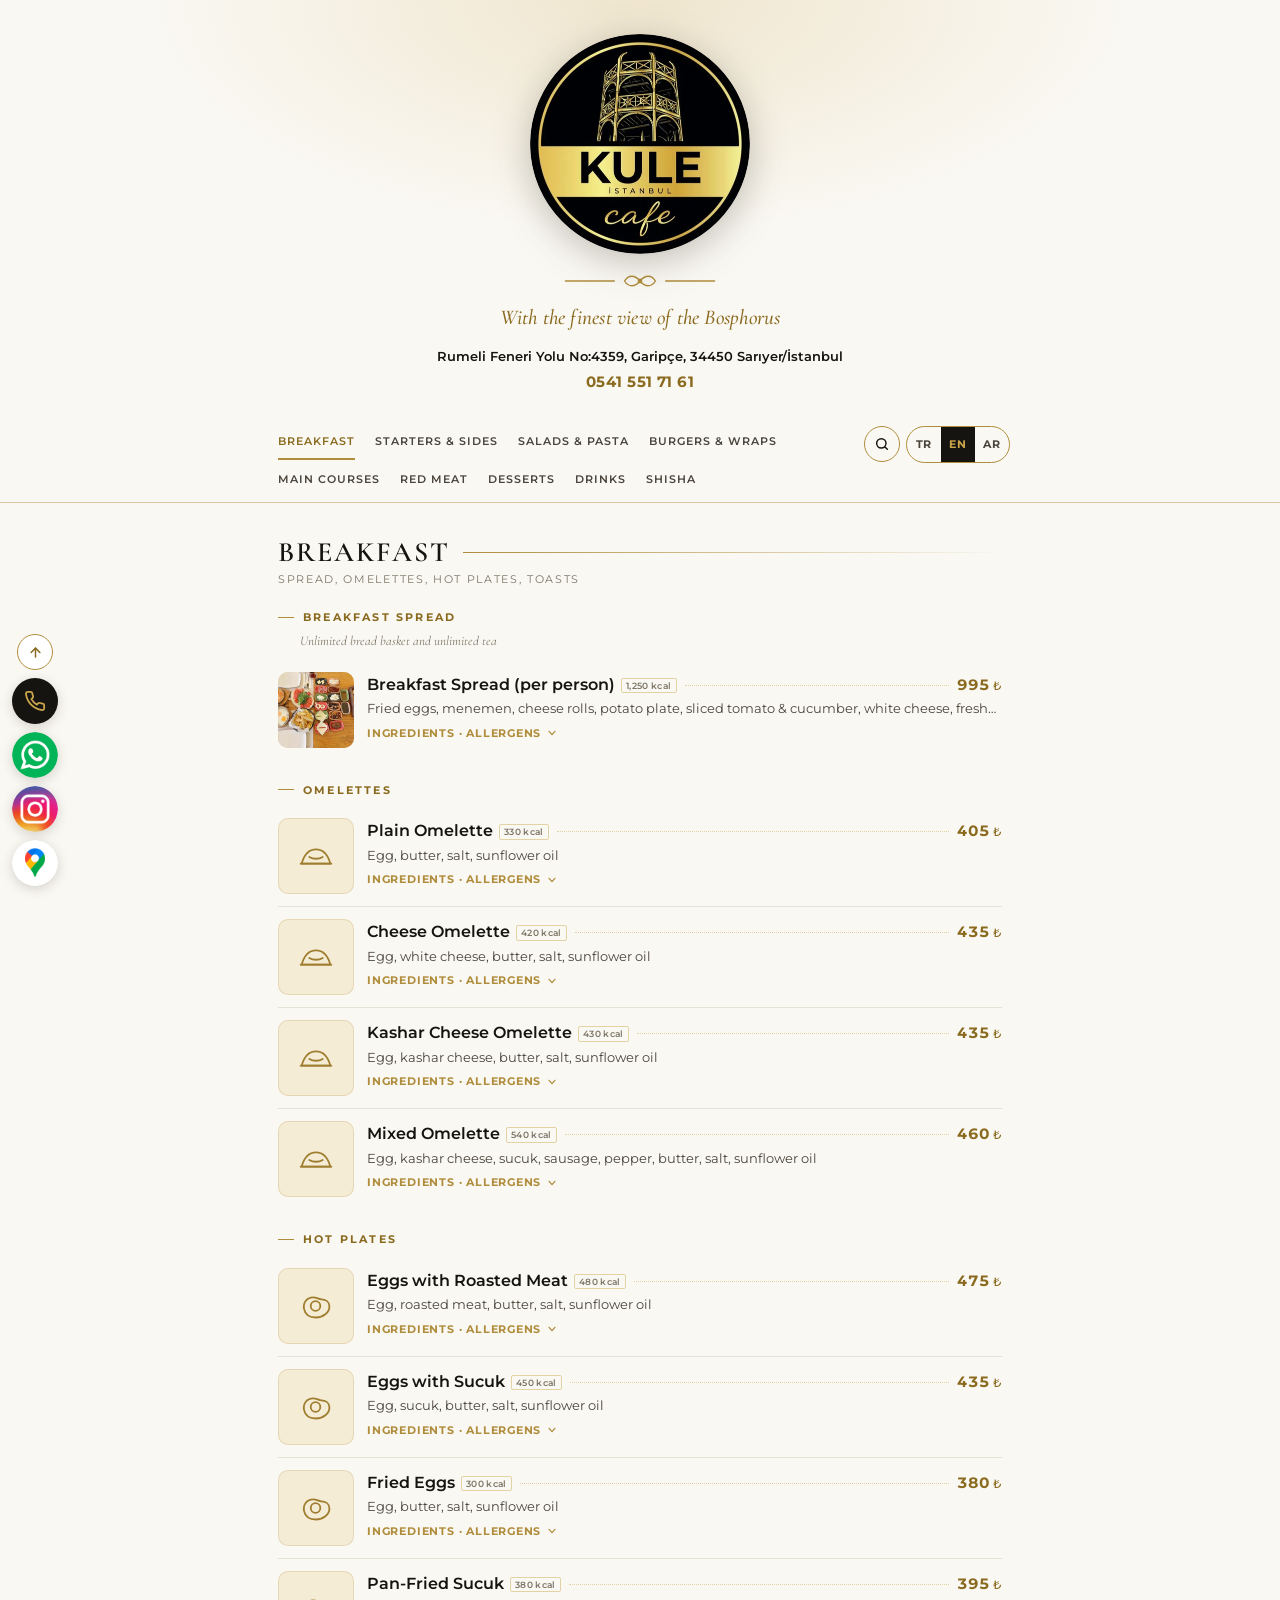
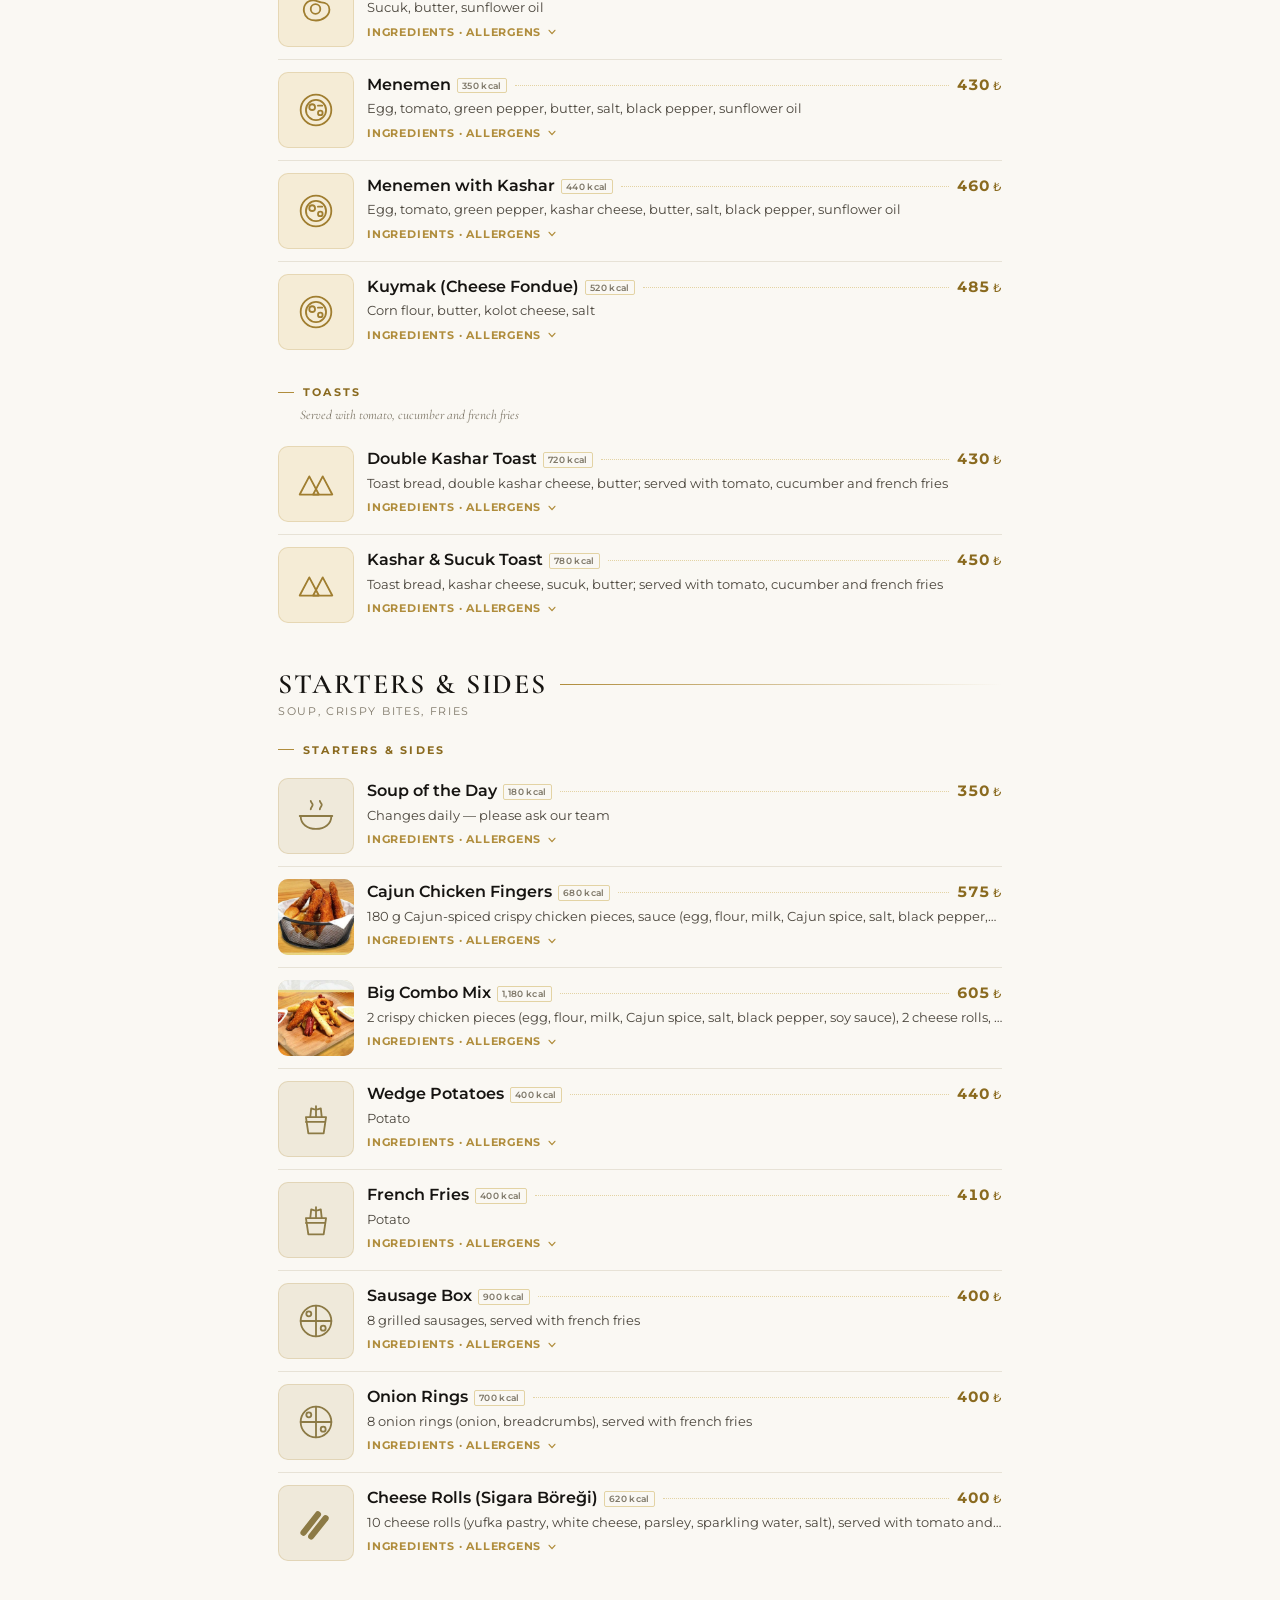
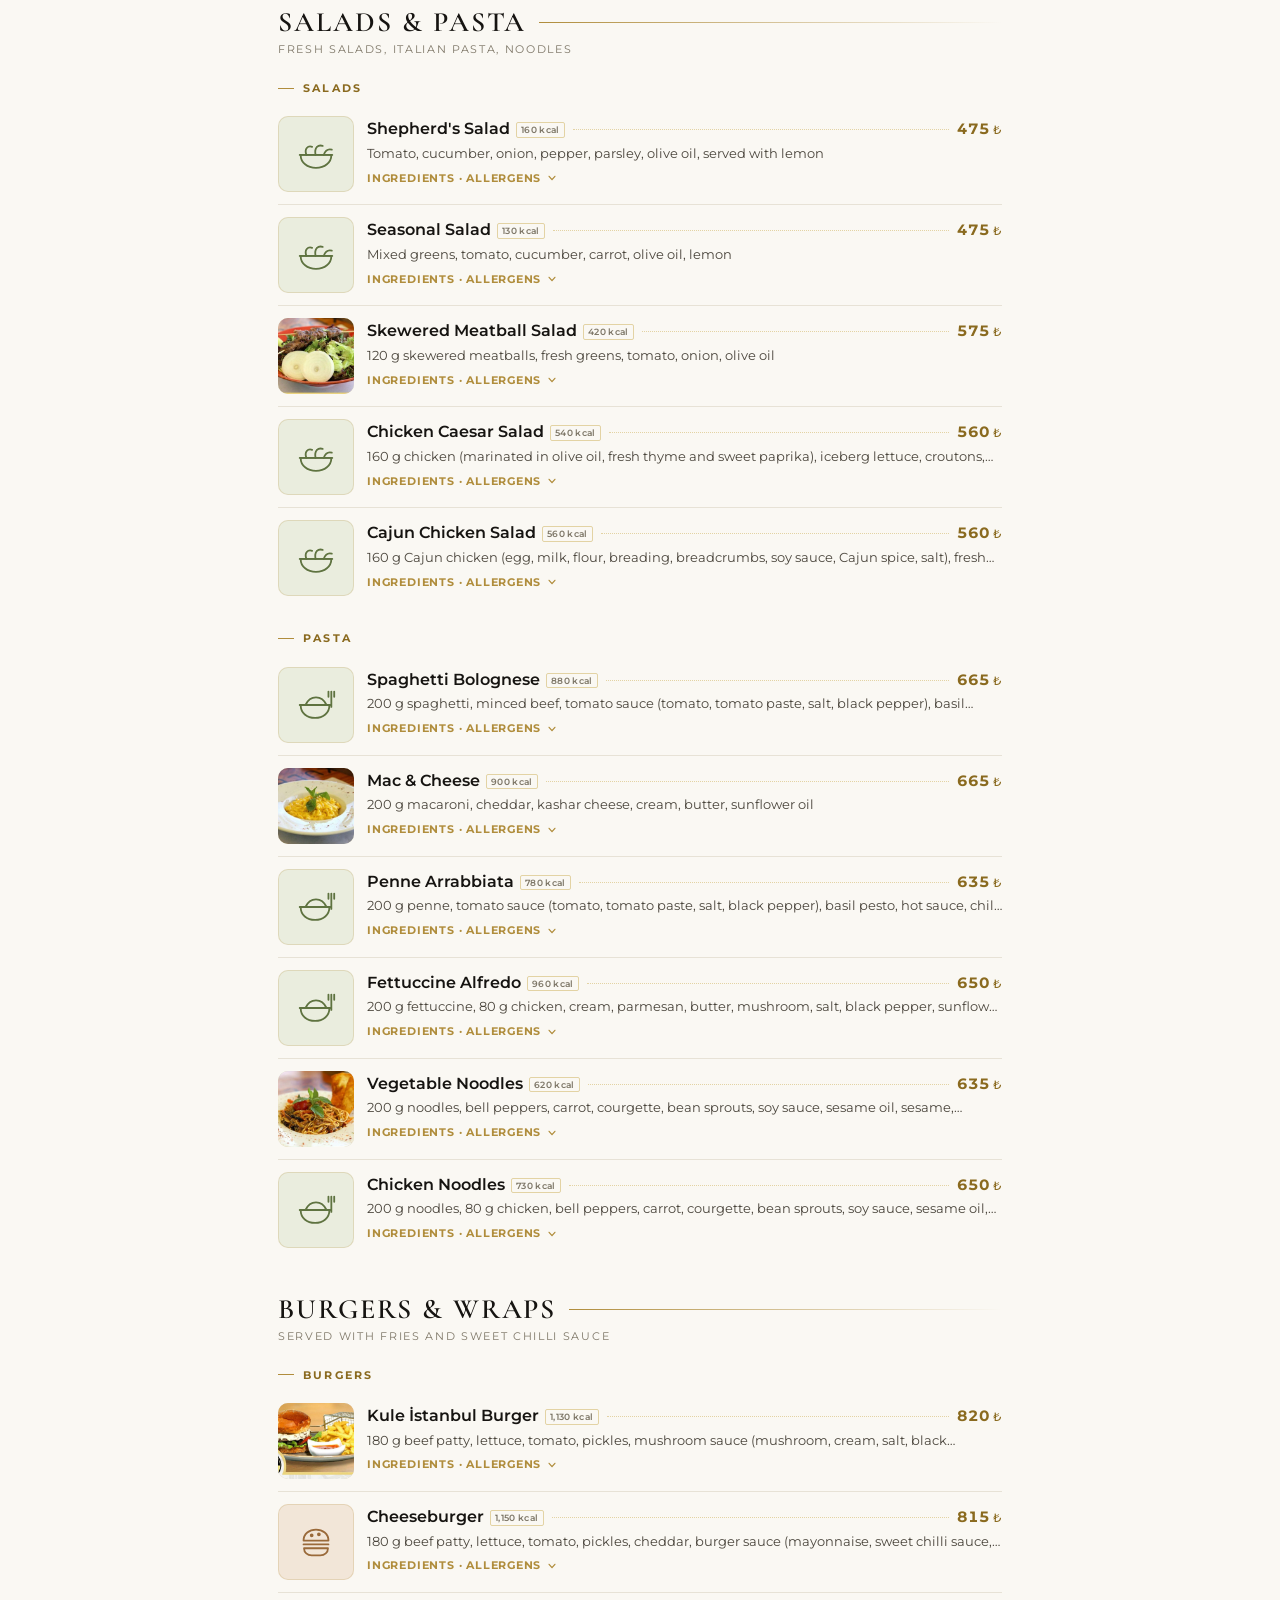
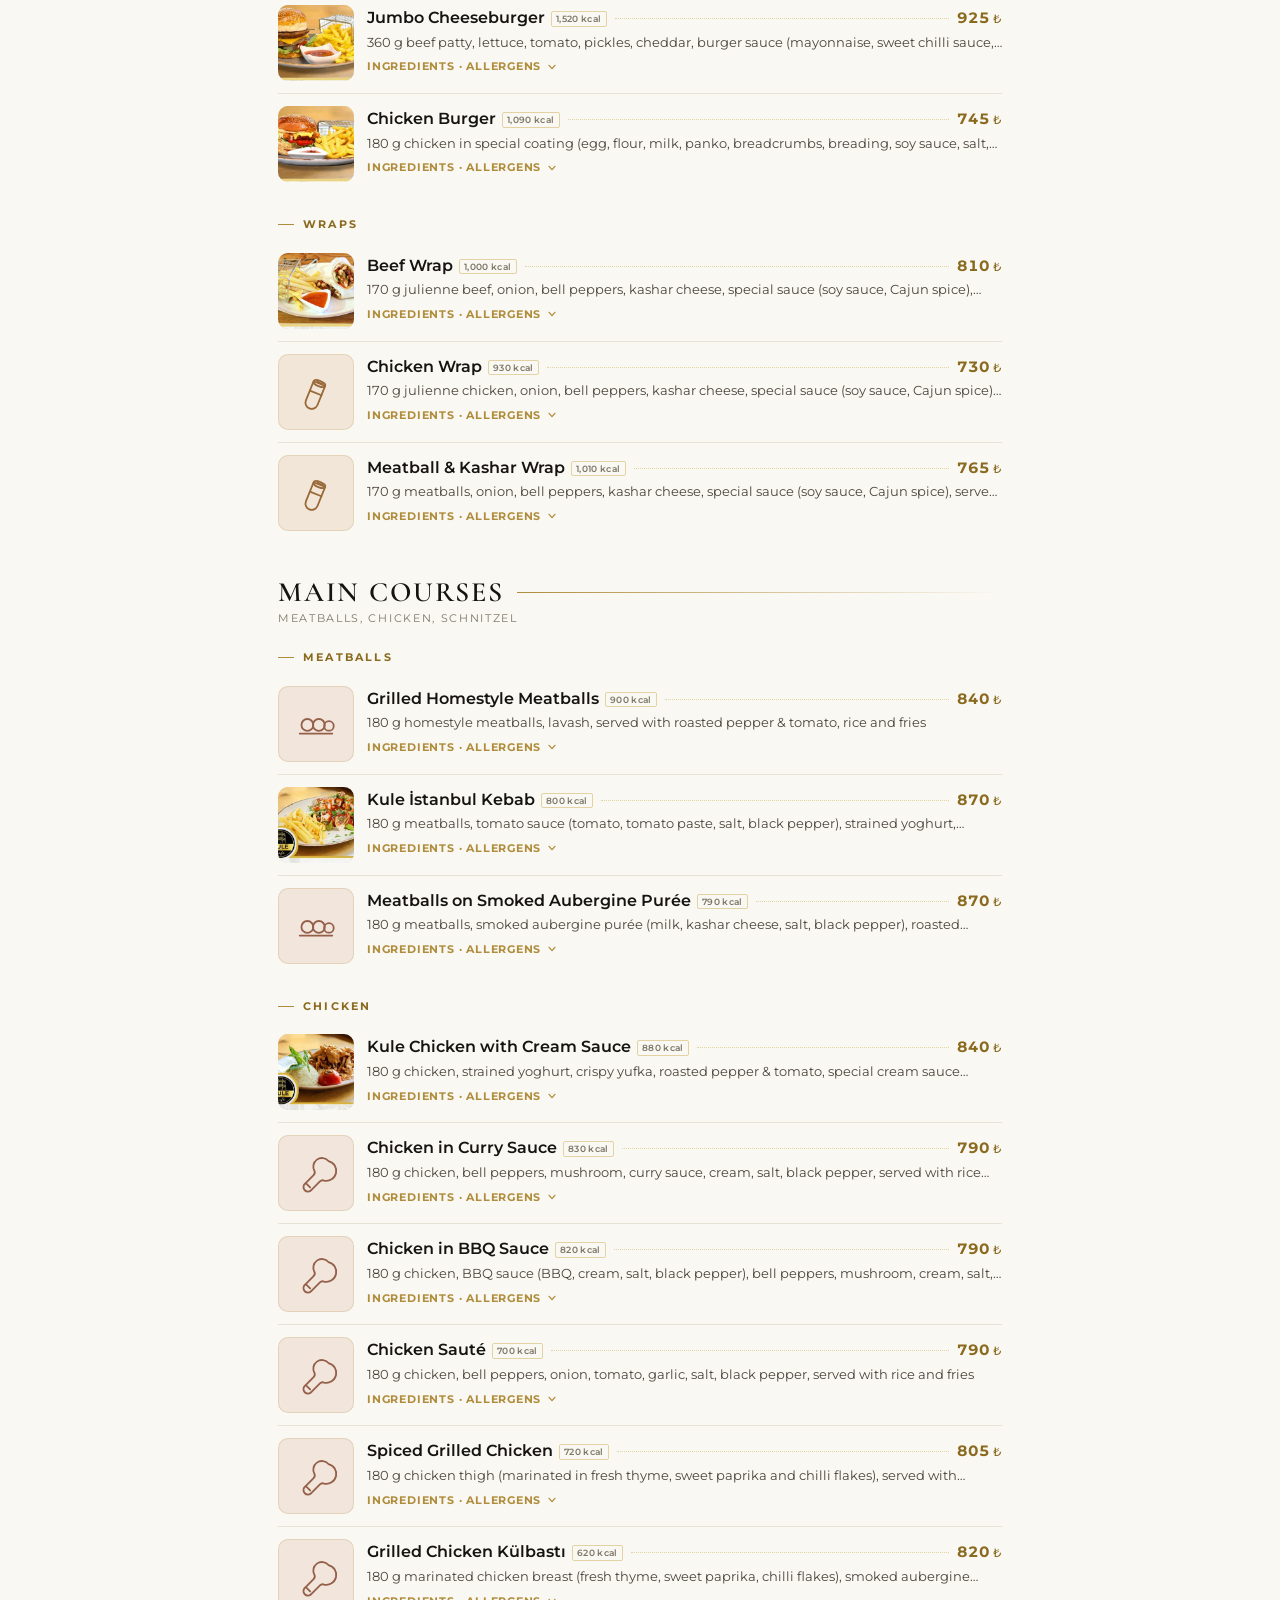
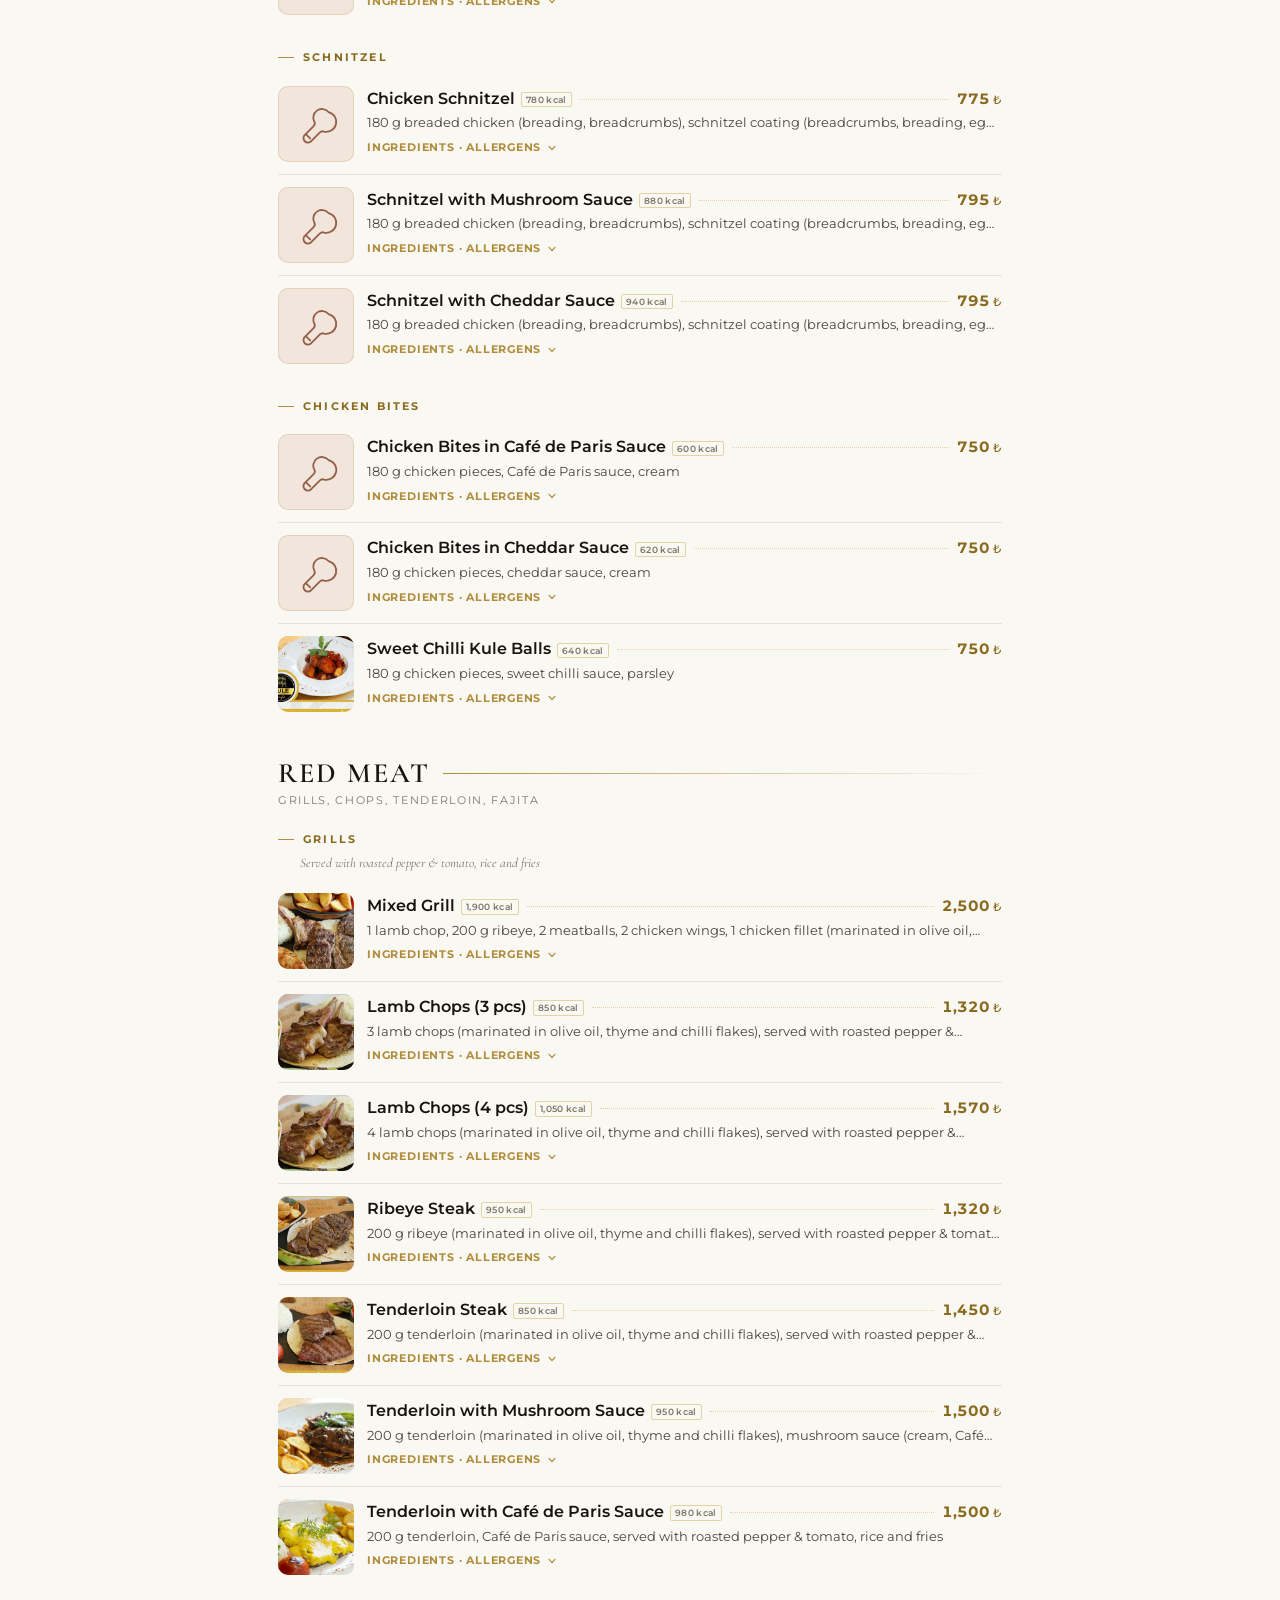
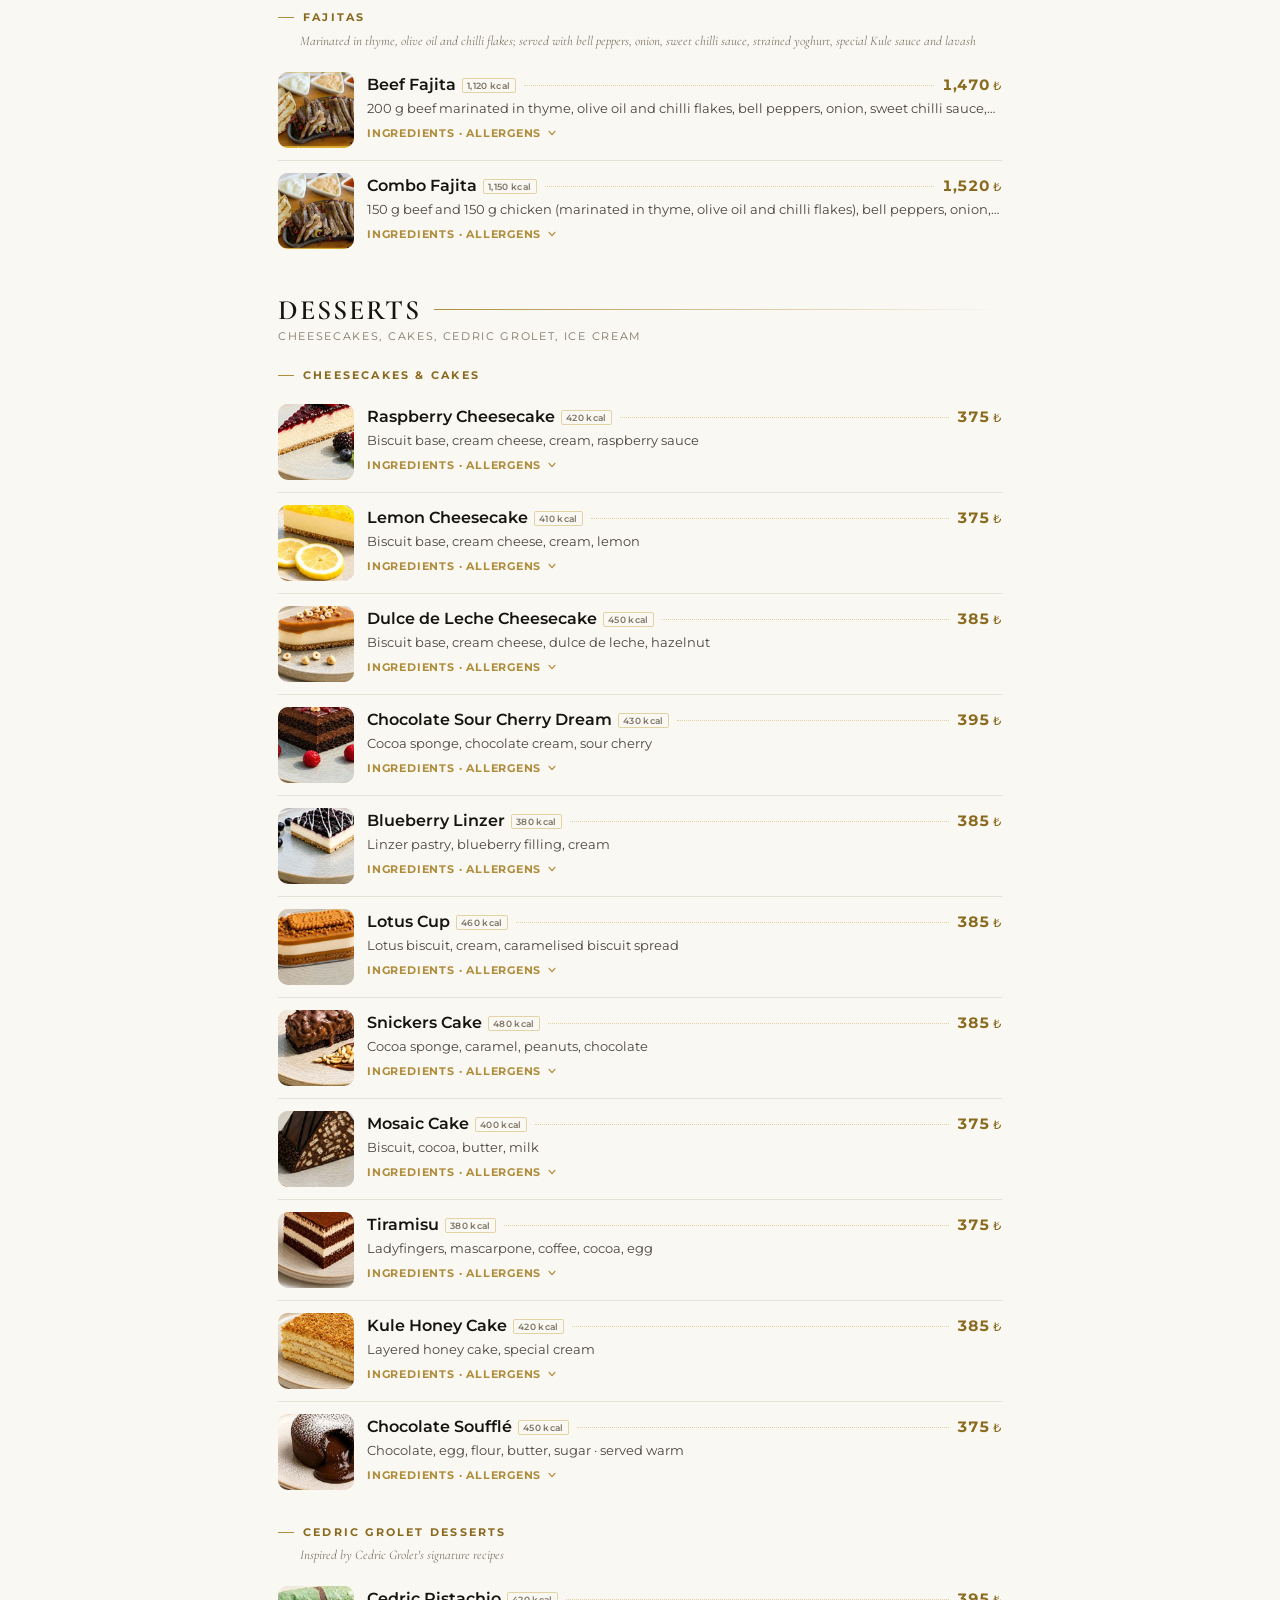
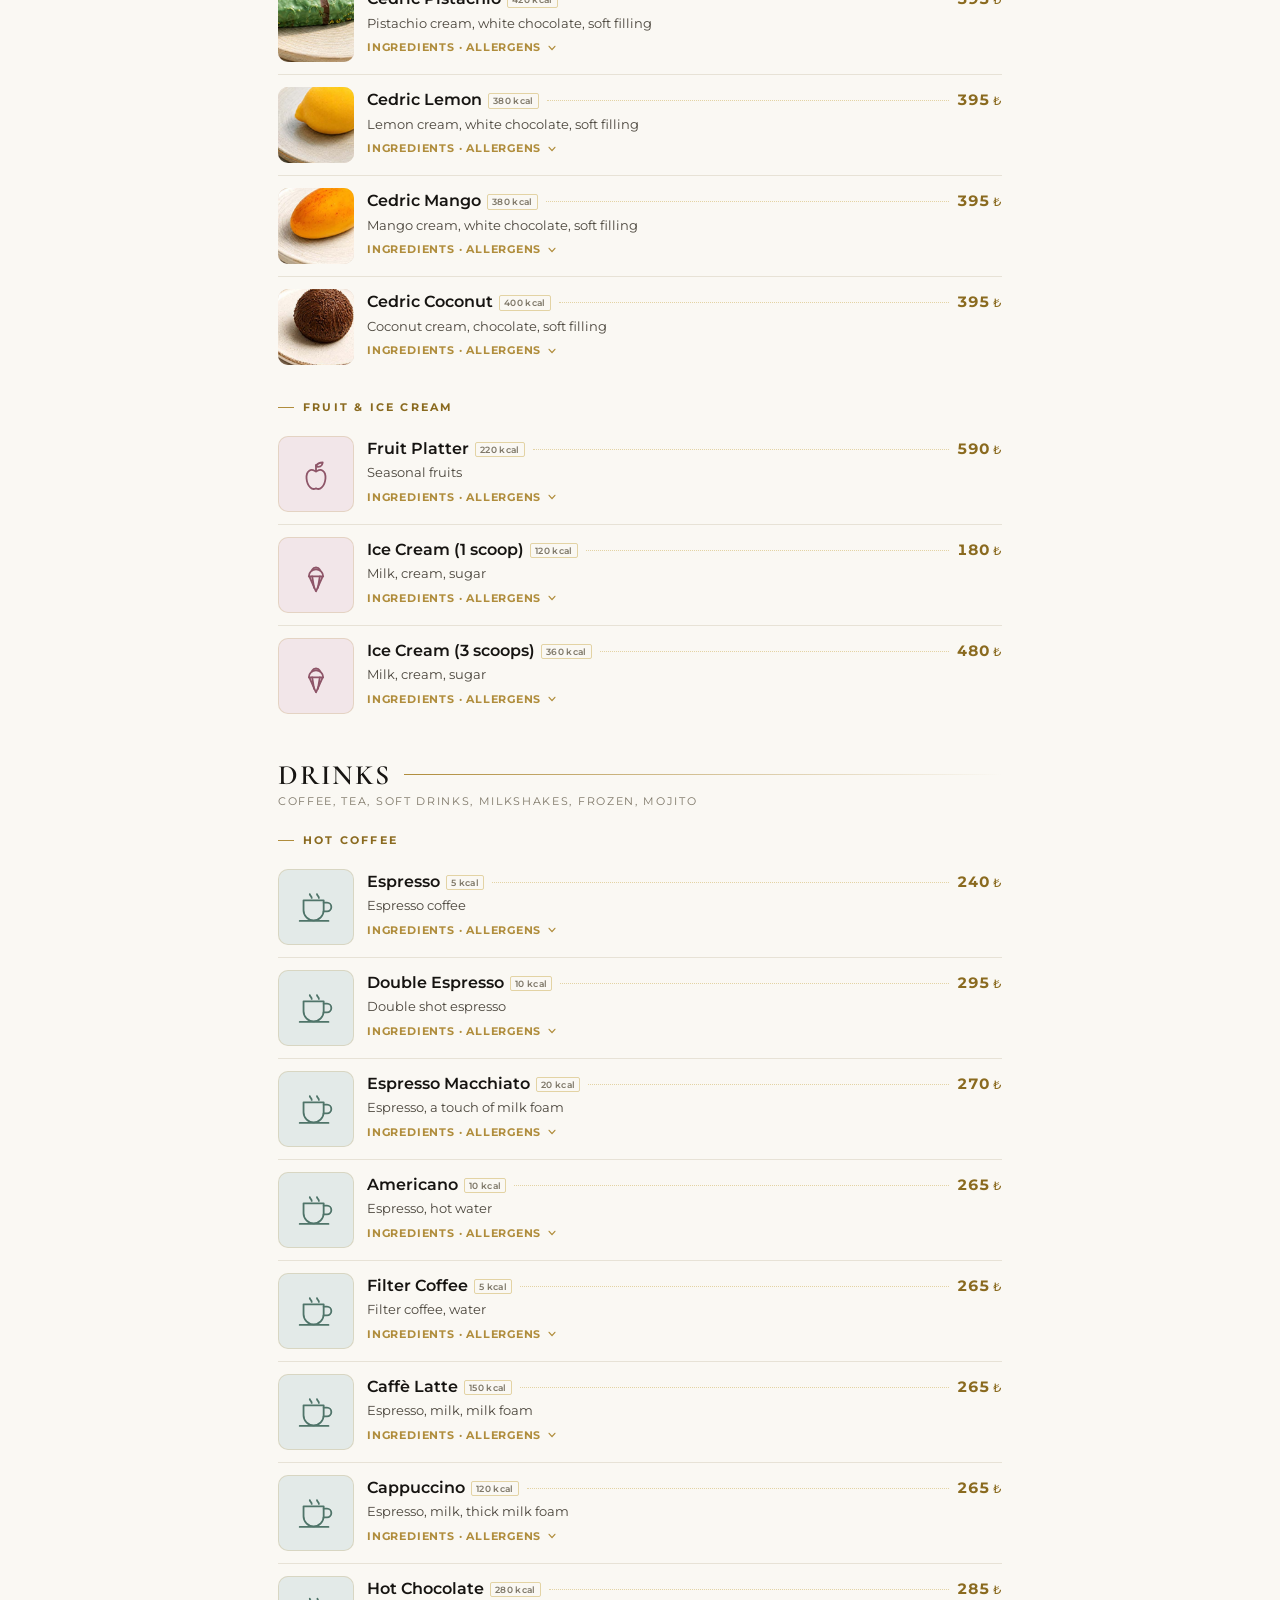
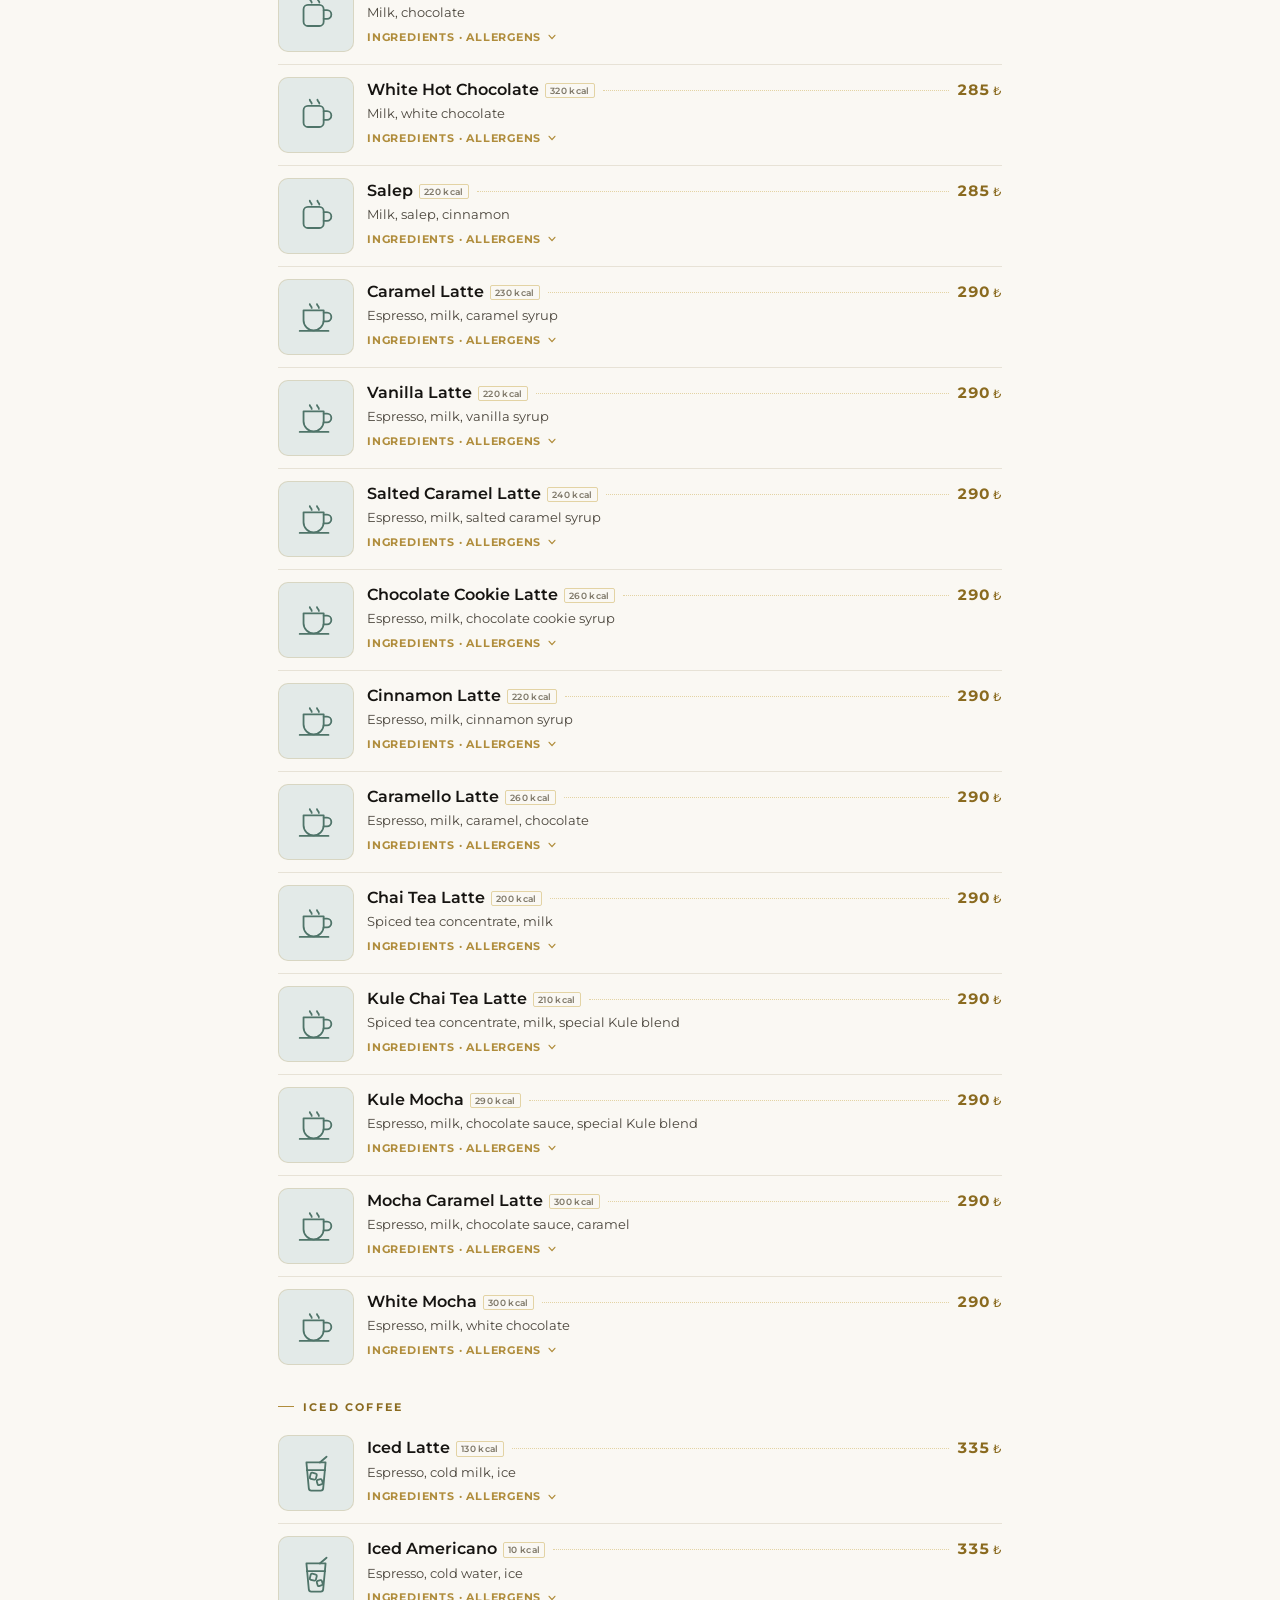
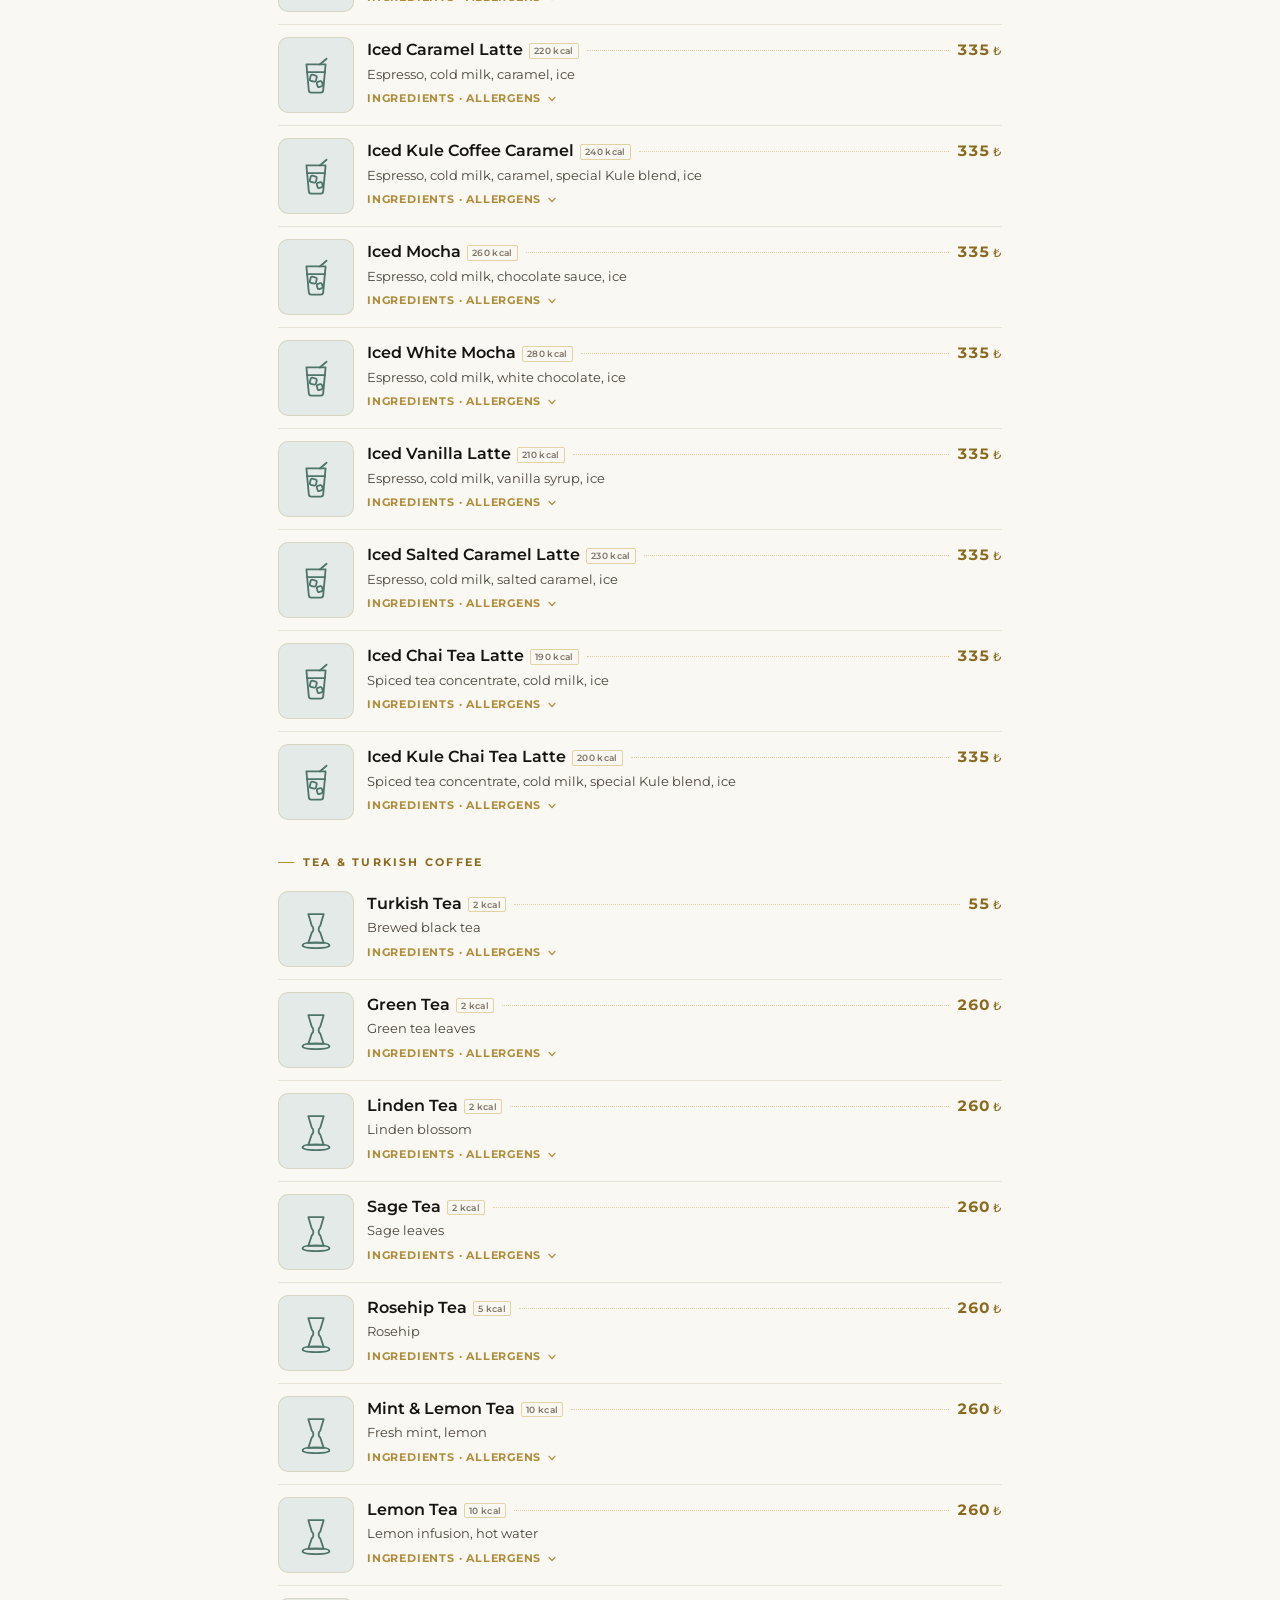
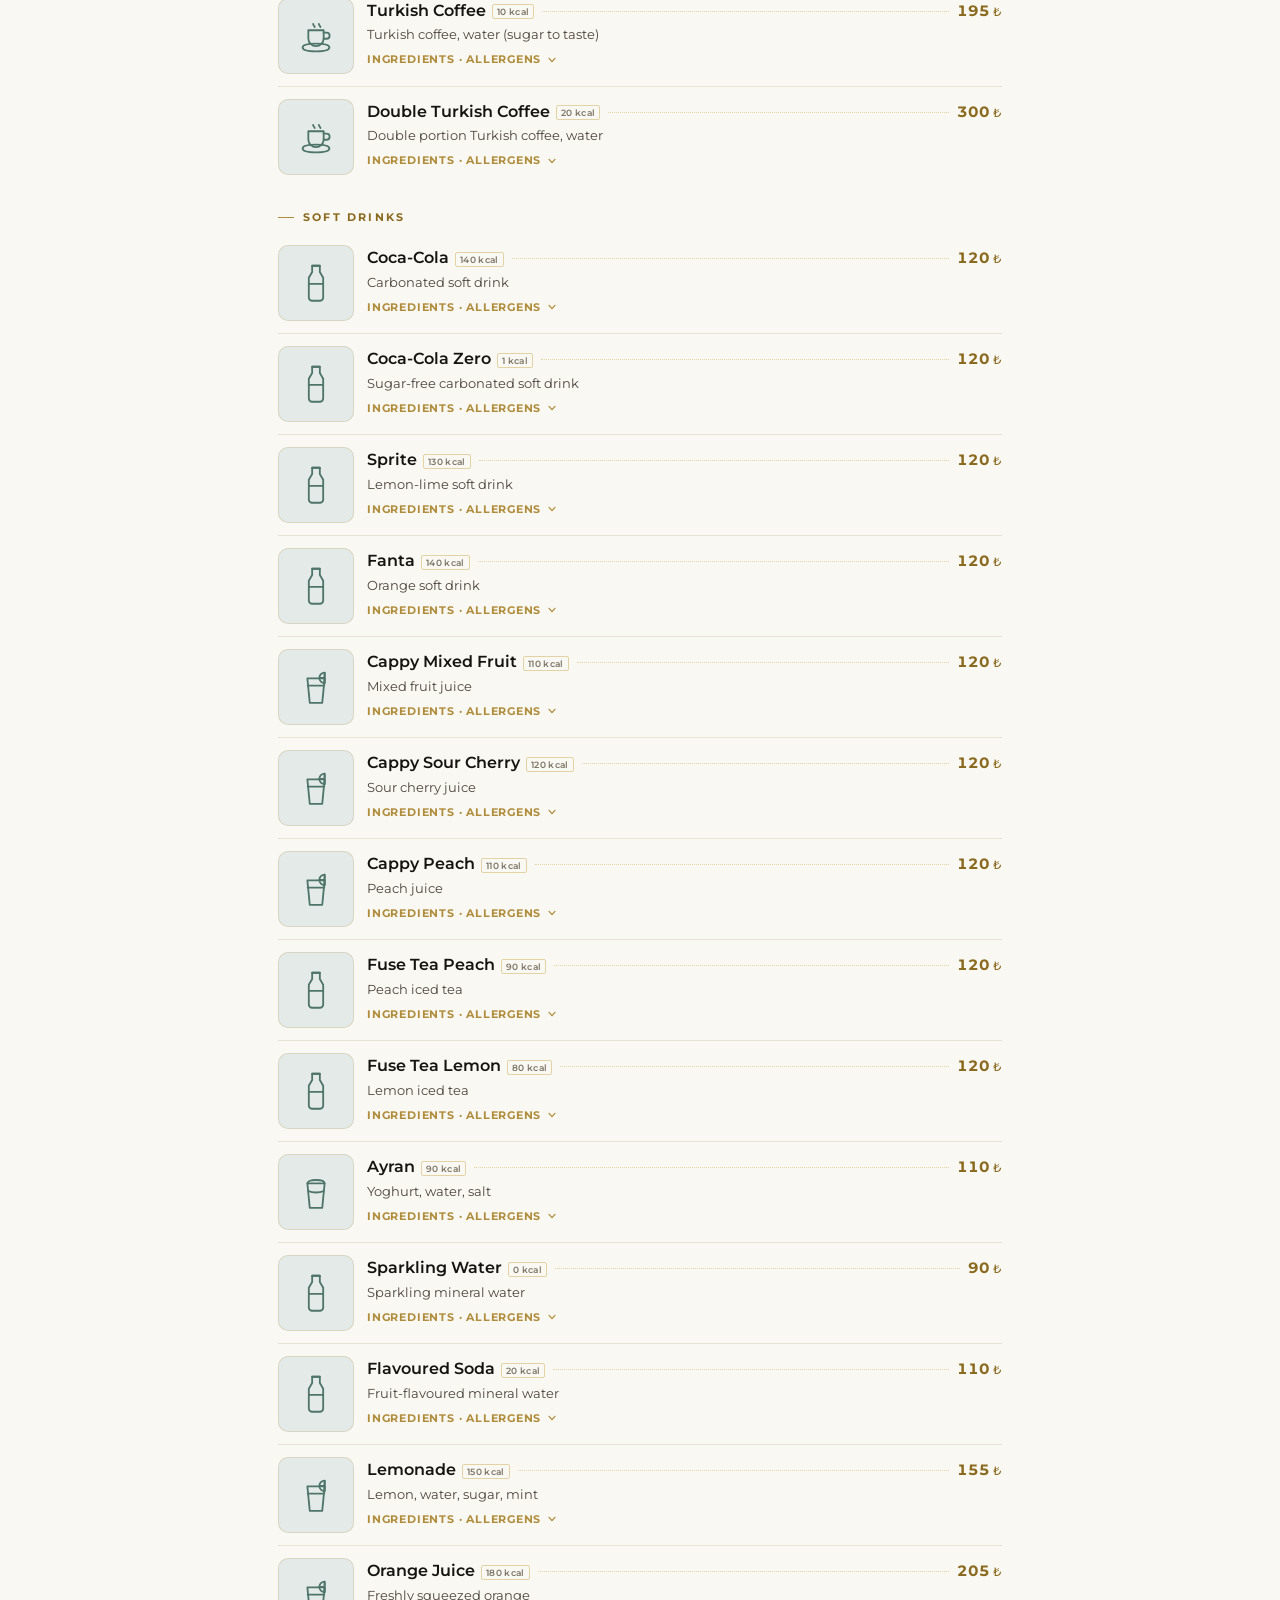
==== index.html @ a386569d "Menü güncelleme 18.09.2026 13:57" ====
<!doctype html><html lang="tr"><head><meta charset="utf-8"><meta name="viewport" content="width=device-width,initial-scale=1,viewport-fit=cover"><meta name="theme-color" content="#FAF8F3"><title>KULE İstanbul Cafe Menü</title><link rel="preconnect" href="https://fonts.googleapis.com"><link rel="preconnect" href="https://fonts.gstatic.com" crossorigin><link rel="stylesheet" href="https://fonts.googleapis.com/css2?family=Cormorant+Garamond:ital,wght@0,500;0,600;0,700;1,500;1,600&family=Montserrat:wght@400;500;600;700;800&family=Amiri:ital,wght@0,400;0,700;1,400&family=Tajawal:wght@400;500;700;800&display=swap"><style>:root{
  --ground:#FAF8F3; --raised:#FFFFFF; --raised-2:#F4F0E7; --ink:#161411; --ink-2:#4A453C; --ink-3:#7E7768; --night:#161411; --night-2:#24211B;
  --line:#E7E2D6; --line-2:#CFC6B2; --gold:#B08D3C; --gold-2:#C9A44A; --gold-3:#E3D3A4; --gold-soft:#F6EFDC; --price:#8A6A1F;
  --chip:#F1ECE0; --shadow:rgba(50,42,26,.18); --wa:#1F9E52; --ig:#C13584; --gg:#3C6FD1; --danger:#B3342E;
  color-scheme:light; --stick:54px; --maxw:760px;
  --t1:#F5ECD6; --k1:#A07E30;  --t2:#EFE9DA; --k2:#8C7A45;  --t3:#EAEDDE; --k3:#5F7340;
  --t4:#F2E6D8; --k4:#9A6A3A;  --t5:#F1E5DC; --k5:#95604A;  --t6:#EFE1DE; --k6:#8E4F4B;
  --t7:#F2E6E9; --k7:#8E5568;  --t8:#E3EAE8; --k8:#4F7469;  --t9:#E9E7E3; --k9:#6A6152;
  --serif:"Cormorant Garamond","Times New Roman",Georgia,serif; --sans:"Montserrat","Helvetica Neue",Arial,sans-serif;
}
[dir=rtl]{--serif:"Amiri","Cormorant Garamond",Georgia,serif; --sans:"Tajawal","Montserrat",Arial,sans-serif}
*{box-sizing:border-box}
html{scroll-behavior:smooth;-webkit-text-size-adjust:100%;overflow-x:hidden}
body{margin:0;background:var(--ground);color:var(--ink);font-family:var(--sans);font-size:16px;line-height:1.5;
  -webkit-font-smoothing:antialiased;padding-bottom:calc(18rem + env(safe-area-inset-bottom))}
img{max-width:100%}
[hidden]{display:none!important}
button,input,a,textarea,select{font:inherit;color:inherit;-webkit-tap-highlight-color:transparent;touch-action:manipulation}
.wrap{max-width:var(--maxw);margin:0 auto;padding:0 18px}
:focus-visible{outline:2px solid var(--gold);outline-offset:2px;border-radius:4px}
@media (prefers-reduced-motion:reduce){*{scroll-behavior:auto!important;transition:none!important}}
[dir=rtl] .sec-title,[dir=rtl] .tagline,[dir=rtl] .bless{font-weight:700}
[dir=rtl] .chip,[dir=rtl] .grp-label,[dir=rtl] .sec-sub,[dir=rtl] .more,[dir=rtl] .flabel,[dir=rtl] .dblock h4{letter-spacing:0}

/* hero */
.hero{padding:30px 0 20px;text-align:center}
.logo{width:min(76%,290px);aspect-ratio:var(--logo-ar,560/403);margin:0 auto;background-color:var(--gold);
  -webkit-mask:var(--logo) center/contain no-repeat;mask:var(--logo) center/contain no-repeat;cursor:default;user-select:none;-webkit-user-select:none}
.tagline{font-family:var(--serif);font-style:italic;font-size:1.05rem;color:var(--ink-2);margin:18px 0 0}
[dir=rtl] .tagline{font-style:normal}
.meta{margin:12px 0 0;font-size:.82rem;color:var(--ink-3);line-height:1.8}
.meta a{color:var(--gold);text-decoration:none;font-weight:700}
.meta #phone{white-space:nowrap}
.meta .sep{opacity:.45;margin:0 7px}

/* sticky bar */
.bar{position:sticky;top:0;z-index:40;background:var(--ground);border-bottom:1px solid var(--line)}
.bar-in{max-width:var(--maxw);margin:0 auto;display:flex;align-items:center;gap:8px;height:var(--stick);padding:0 10px 0 18px}
[dir=rtl] .bar-in{padding:0 18px 0 10px}
.rail{flex:1;min-width:0;display:flex;align-items:center;overflow-x:auto;overflow-y:hidden;
  scrollbar-width:none;-ms-overflow-style:none;padding-inline-end:14px;
  -webkit-mask-image:linear-gradient(to right,#000 calc(100% - 34px),transparent);mask-image:linear-gradient(to right,#000 calc(100% - 34px),transparent)}
[dir=rtl] .rail{-webkit-mask-image:linear-gradient(to left,#000 calc(100% - 34px),transparent);mask-image:linear-gradient(to left,#000 calc(100% - 34px),transparent)}
.rail::-webkit-scrollbar{display:none}
.chip{flex:0 0 auto;font-size:.77rem;font-weight:700;letter-spacing:.06em;text-transform:uppercase;color:var(--ink-2);background:none;border:0;
  padding:16px 0 14px;cursor:pointer;border-bottom:2px solid transparent;white-space:nowrap;margin-inline-end:16px;transition:color .16s}
.chip[aria-current="true"]{color:var(--gold);border-bottom-color:var(--gold)}
.tools{flex:0 0 auto;display:flex;align-items:center;gap:6px;order:2}
.rail{order:1}
.iconbtn{position:relative;width:36px;height:36px;display:grid;place-items:center;background:none;border:1px solid var(--line-2);border-radius:50%;color:var(--ink-2);cursor:pointer;padding:0}
.iconbtn svg{width:16px;height:16px}
.iconbtn[aria-expanded="true"]{background:var(--gold);border-color:var(--gold);color:var(--ground)}
.iconbtn .dot{position:absolute;top:-3px;right:-3px;min-width:16px;height:16px;border-radius:9px;background:var(--price);color:#fff;font-size:.6rem;font-weight:700;display:none;padding:0 4px;line-height:16px}
.iconbtn.has .dot{display:block}
.lang{display:flex;border:1px solid var(--line-2);border-radius:999px;overflow:hidden}
.lang button{font-size:.68rem;font-weight:700;letter-spacing:.05em;padding:9px 8px;border:0;background:none;color:var(--ink-3);cursor:pointer;min-width:34px}
.lang button[aria-pressed="true"]{background:var(--gold);color:var(--ground)}

/* arama + filtre paneli */
.panel{border-bottom:1px solid var(--line);background:var(--raised)}
.panel .wrap{padding-top:14px;padding-bottom:16px}
#q{width:100%;font-size:1rem;background:var(--ground);border:1px solid var(--line-2);border-radius:8px;padding:11px 13px}
#q::placeholder{color:var(--ink-3)}
.flabel{font-size:.68rem;font-weight:700;letter-spacing:.15em;text-transform:uppercase;color:var(--ink-3);margin:16px 0 9px}
.fchips{display:flex;flex-wrap:wrap;gap:7px}
.fchip{font-size:.79rem;font-weight:600;padding:7px 12px;border-radius:999px;border:1px solid var(--line-2);background:var(--ground);color:var(--ink-2);cursor:pointer}
.fchip[aria-pressed="true"]{background:var(--gold);border-color:var(--gold);color:var(--ground)}
.hits{font-size:.78rem;color:var(--ink-3);margin-top:13px;display:flex;justify-content:space-between;gap:12px;align-items:center}
.clear{background:none;border:0;color:var(--gold);font-size:.78rem;font-weight:700;cursor:pointer;text-decoration:underline}

/* bölümler */
.sec{scroll-margin-top:calc(var(--barh,var(--stick)) + 2px);padding-top:34px}
.sec-head{display:flex;align-items:center;gap:13px;margin-bottom:3px}
.sec-head::after{content:"";flex:1;height:1px;background:var(--line-2)}
.sec-title{font-family:var(--serif);font-weight:800;font-size:1.65rem;line-height:1.1;margin:0;text-wrap:balance}
.sec-sub{font-size:.7rem;letter-spacing:.15em;text-transform:uppercase;color:var(--ink-3);margin:0 0 14px}
.grp{margin-top:22px}
.grp-label{font-size:.69rem;font-weight:700;letter-spacing:.17em;text-transform:uppercase;color:var(--gold);margin:0 0 8px;display:flex;align-items:center;gap:9px}
.grp-label::before{content:"";width:13px;height:1px;background:var(--gold);flex:0 0 auto}
.grp-note{font-family:var(--serif);font-style:italic;font-size:.82rem;color:var(--ink-3);margin:-2px 0 8px;padding-inline-start:22px}
[dir=rtl] .grp-note{font-style:normal}

/* ürün satırı */
.item{border-bottom:1px solid var(--line)}
.item:last-child{border-bottom:0}
.irow{display:flex;gap:13px;align-items:flex-start;width:100%;text-align:start;background:none;border:0;padding:12px 0;cursor:pointer}
.irow:active{opacity:.7}
.thumb{flex:0 0 auto;width:64px;height:64px;border-radius:12px;background:var(--tint);display:grid;place-items:center;overflow:hidden}
.thumb svg{width:40px;height:40px;color:var(--tink)}
.thumb img{width:100%;height:100%;object-fit:cover;display:block}
.ibody{flex:1;min-width:0;padding-top:2px}
.line{display:flex;align-items:baseline;gap:8px}
.nm{font-weight:600;font-size:.98rem;letter-spacing:-.005em;line-height:1.3}
.badge{display:inline-block;vertical-align:.1em;font-size:.55rem;font-weight:700;letter-spacing:.11em;color:var(--gold);border:1px solid var(--gold);border-radius:2px;padding:1px 4px;margin-inline-start:6px}
.badge.out{color:var(--danger);border-color:var(--danger)}
.badge.kcal{color:var(--ink-3);border-color:var(--line-2);letter-spacing:.04em;font-weight:600}
.kcalv{font-variant-numeric:tabular-nums;font-weight:700;color:var(--ink)!important}
.kcaln{display:block;font-weight:400;font-size:.74rem;color:var(--ink-3);margin-top:7px;font-style:italic}
[dir=rtl] .kcaln{font-style:normal}
.pw{font-size:.66rem;font-weight:600;letter-spacing:.04em;color:var(--ink-3);text-transform:none}
table.nut{border-collapse:collapse;width:100%;max-width:330px;font-size:.86rem}
table.nut th,table.nut td{padding:5px 0;text-align:start;font-weight:400;color:var(--ink-2);border-bottom:1px solid var(--line)}
table.nut tr:last-child th,table.nut tr:last-child td{border-bottom:0}
table.nut th{width:11ch;color:var(--ink-3);font-size:.8rem}
table.nut td{text-align:end;font-variant-numeric:tabular-nums;color:var(--ink)}
table.nut td b{font-weight:700}
table.nut .kj{color:var(--ink-3);font-weight:400;font-size:.82em}
.dots{flex:1;min-width:10px;border-bottom:1px dotted var(--line-2);transform:translateY(-4px)}
.pr{flex:0 0 auto;white-space:nowrap;font-weight:700;font-size:.94rem;color:var(--price);font-variant-numeric:tabular-nums;direction:ltr}
.pr .cur{font-weight:500;font-size:.8em}
.item.so .thumb{filter:grayscale(1);opacity:.55}
.item.so .nm{color:var(--ink-3)}
.item.so .pr{text-decoration:line-through;color:var(--ink-3)}
.desc .pg{font-weight:700;color:var(--ink-3)}
.desc{margin:3px 0 0;font-size:.83rem;line-height:1.4;color:var(--ink-2);display:-webkit-box;-webkit-line-clamp:1;-webkit-box-orient:vertical;overflow:hidden}
.more{display:flex;align-items:center;gap:6px;margin-top:7px;font-size:.71rem;font-weight:700;letter-spacing:.07em;text-transform:uppercase;color:var(--gold)}
.more svg{width:10px;height:10px;transition:transform .24s}
.item.open .more svg{transform:rotate(180deg)}
.item.open .desc{display:none}

/* açılır detay */
.idet{display:grid;grid-template-rows:0fr;transition:grid-template-rows .26s ease}
.item.open .idet{grid-template-rows:1fr}
.idet>div{overflow:hidden}
.idin{padding:0 0 16px;padding-inline-start:77px}
.item.open .idin{padding-top:4px}
/* .photo kuralları dosyanın sonunda — kırpmasız, gerçek oran */
.dblock{margin-bottom:14px}
.dblock:last-of-type{margin-bottom:0}
.dblock h4{font-size:.66rem;font-weight:700;letter-spacing:.16em;text-transform:uppercase;color:var(--gold);margin:0 0 6px}
.dblock p{margin:0;font-size:.88rem;line-height:1.55;color:var(--ink-2)}
.achips{display:flex;flex-wrap:wrap;gap:6px}
.achip{display:flex;align-items:center;gap:6px;font-size:.78rem;font-weight:600;background:var(--chip);border-radius:7px;padding:5px 10px 5px 6px;color:var(--ink)}
[dir=rtl] .achip{padding:5px 6px 5px 10px}
.achip b{display:grid;place-items:center;min-width:19px;height:19px;padding:0 3px;border-radius:5px;background:var(--price);color:#fff;font-size:.58rem;font-weight:800;direction:ltr}
.snone{font-size:.86rem;color:var(--ink-3);font-style:italic;font-family:var(--serif);margin:0}
[dir=rtl] .snone{font-style:normal}
.dwarn{margin-top:13px;padding:10px 12px;border-radius:9px;background:var(--gold-soft);font-size:.76rem;line-height:1.5;color:var(--ink-2);border-inline-start:3px solid var(--gold)}
.empty{padding:44px 0;text-align:center;color:var(--ink-3);font-family:var(--serif);font-style:italic;font-size:1.05rem}

/* alt bilgi */
.foot{margin-top:52px;padding-top:30px;border-top:1px solid var(--line);text-align:center}
.foot .logo{width:min(50%,180px);margin-bottom:20px;opacity:.92}
.foot .bless{font-family:var(--serif);font-style:italic;font-size:1.12rem;color:var(--ink-2);margin:0 0 20px}
[dir=rtl] .foot .bless{font-style:normal}
.fline{font-size:.88rem;color:var(--ink-2);line-height:1.6;margin:0 auto 8px;max-width:32ch}
.fline a{color:var(--gold);text-decoration:none;font-weight:700}
.socials{display:flex;flex-wrap:wrap;justify-content:center;gap:9px;margin:16px 0 22px}
.sbtn{display:inline-flex;align-items:center;gap:9px;background:var(--raised);border:1px solid var(--line-2);
  color:var(--ink);text-decoration:none;font-weight:700;font-size:.86rem;border-radius:999px;
  padding-block:8px;padding-inline:8px 16px}
.sbtn img{width:26px;height:26px;border-radius:50%;display:block;flex:0 0 auto}
.fsmall{margin:0 0 6px;font-size:.78rem;color:var(--ink-3)}

/* yüzen düğmeler */
.fabs{position:fixed;inset-inline-start:12px;bottom:calc(14px + env(safe-area-inset-bottom));z-index:50;display:flex;flex-direction:column;align-items:center;gap:8px}
.fab{width:46px;height:46px;border-radius:50%;border:0;padding:0;background:none;display:grid;place-items:center;
  cursor:pointer;color:#fff;text-decoration:none;overflow:hidden;box-shadow:0 3px 12px var(--shadow),inset 0 0 0 1px rgba(0,0,0,.07)}
.fab img{width:100%;height:100%;display:block}
.fab svg{width:22px;height:22px}
.fab.top{width:36px;height:36px;background:var(--chip);color:var(--ink-2);border:1px solid var(--line-2);box-shadow:none;opacity:0;pointer-events:none;transition:opacity .2s}
.fab.top.on{opacity:1;pointer-events:auto}
.fab.top svg{width:15px;height:15px}

/* toast */
.toast{position:fixed;left:50%;bottom:calc(20px + env(safe-area-inset-bottom));transform:translate(-50%,20px);z-index:90;background:var(--ink);color:var(--ground);
  padding:11px 18px;border-radius:999px;font-size:.86rem;font-weight:600;opacity:0;pointer-events:none;transition:all .25s;max-width:90vw;text-align:center}
.toast.on{opacity:1;transform:translate(-50%,0)}

/* ============ YÖNETİCİ PANELİ ============ */
.adm{position:fixed;inset:0;z-index:100;background:var(--ground);display:flex;flex-direction:column;direction:ltr;font-family:var(--sans);height:100dvh;overscroll-behavior:contain}
.adm-top{flex:0 0 auto;display:flex;align-items:center;gap:10px;padding:calc(10px + env(safe-area-inset-top)) 14px 10px;border-bottom:1px solid var(--line);background:var(--raised)}
.adm-top h2{margin:0;font-family:var(--serif);font-size:1.05rem;flex:1;min-width:0;overflow:hidden;text-overflow:ellipsis;white-space:nowrap}
.adm-tabs{flex:0 0 auto;display:flex;border-bottom:1px solid var(--line);background:var(--raised)}
.adm-tabs button{flex:1;min-width:0;padding:12px 4px;border:0;background:none;font-weight:700;font-size:.72rem;letter-spacing:.04em;text-transform:uppercase;color:var(--ink-3);border-bottom:2px solid transparent;cursor:pointer;white-space:nowrap}
.adm-tabs button[aria-selected="true"]{color:var(--gold);border-bottom-color:var(--gold)}
.adm-body{flex:1;overflow-y:auto;-webkit-overflow-scrolling:touch;padding:14px 14px calc(118px + env(safe-area-inset-bottom))}
.adm-foot{position:absolute;left:0;right:0;bottom:0;z-index:3;padding:9px 14px calc(9px + env(safe-area-inset-bottom));background:var(--raised);border-top:1px solid var(--line);display:flex;gap:8px;align-items:center;flex-wrap:wrap}
.adm-foot .st{flex:1 1 100%;order:-1;font-size:.75rem;color:var(--ink-3);line-height:1.35}
.adm-foot .live{display:flex;align-items:center;gap:6px;font-size:.75rem;font-weight:700;color:var(--ink-3);cursor:pointer;user-select:none}
.adm-foot .b{flex:1 1 auto}
.b{border:1px solid var(--line-2);background:var(--raised);color:var(--ink);border-radius:8px;padding:10px 14px;min-height:42px;font-weight:700;font-size:.85rem;cursor:pointer;white-space:nowrap;-webkit-tap-highlight-color:transparent}
.b.p{background:var(--gold);border-color:var(--gold);color:#fff}
.b.d{color:var(--danger);border-color:var(--danger)}
.b.s{padding:8px 11px;min-height:36px;font-size:.78rem}
.b:disabled{opacity:.45;cursor:default}
.adm-search{width:100%;padding:12px;border:1px solid var(--line-2);border-radius:8px;background:var(--raised);margin-bottom:12px;font-size:16px;color:var(--ink);position:sticky;top:0;z-index:2}
.adm-sec{font-family:var(--serif);font-weight:800;font-size:1.2rem;margin:18px 0 4px}
.adm-grp{display:flex;align-items:center;justify-content:space-between;gap:8px;margin:14px 0 4px;font-size:.68rem;font-weight:700;letter-spacing:.12em;text-transform:uppercase;color:var(--gold)}
.adm-grp span{flex:1;min-width:0;overflow:hidden;text-overflow:ellipsis}
/* yapı düzenleyici */
.str{border:1px solid var(--line);border-radius:10px;margin-bottom:10px;overflow:hidden;background:var(--raised)}
.str>.h{display:flex;align-items:center;gap:8px;padding:10px 12px;background:var(--gold-soft)}
.str>.h b{flex:1;min-width:0;font-size:.95rem;overflow:hidden;text-overflow:ellipsis;white-space:nowrap}
.str .gl{padding:6px 10px 10px}
.str .gl .g{display:flex;align-items:center;gap:8px;padding:8px 2px;border-top:1px solid var(--line)}
.str .gl .g span{flex:1;min-width:0;font-size:.86rem;overflow:hidden;text-overflow:ellipsis;white-space:nowrap}
.str .gl .g small{color:var(--ink-3);font-weight:600}
.ic{width:38px;min-height:38px;padding:0;display:grid;place-items:center;font-size:1rem;line-height:1;flex:0 0 auto}
.arow{display:flex;align-items:center;gap:8px;padding:9px 0;border-bottom:1px solid var(--line)}
.arow .n{flex:1 1 auto;min-width:0;font-weight:600;font-size:.92rem;overflow:hidden;text-overflow:ellipsis;white-space:nowrap}
.arow .n small{display:block;font-weight:400;color:var(--ink-3);font-size:.72rem;overflow:hidden;text-overflow:ellipsis}
.arow .p{flex:0 0 auto;white-space:nowrap;font-weight:700;color:var(--price);font-variant-numeric:tabular-nums;font-size:.84rem}
.arow.so .n{color:var(--ink-3);text-decoration:line-through}
.arow.off{opacity:.5}
.tag{font-size:.55rem;font-weight:800;letter-spacing:.1em;border:1px solid var(--line-2);border-radius:3px;padding:1px 4px;color:var(--ink-3);margin-inline-start:6px;vertical-align:.1em}
.str.off>.h{opacity:.5}
.sw{position:relative;width:38px;height:22px;border-radius:11px;background:var(--line-2);border:0;cursor:pointer;flex:0 0 auto;padding:0}
.sw::after{content:"";position:absolute;top:2px;left:2px;width:18px;height:18px;border-radius:50%;background:#fff;transition:transform .15s}
.sw[aria-checked="true"]{background:var(--wa)}
.sw[aria-checked="true"]::after{transform:translateX(16px)}
.f{display:block;margin-bottom:12px}
.f span{display:block;font-size:.68rem;font-weight:700;letter-spacing:.1em;text-transform:uppercase;color:var(--ink-3);margin-bottom:4px}
.f input,.f textarea,.f select{width:100%;padding:11px;border:1px solid var(--line-2);border-radius:8px;background:var(--raised);font-size:16px;color:var(--ink);-webkit-appearance:none;appearance:none}
.f select{background-image:linear-gradient(45deg,transparent 50%,var(--ink-3) 50%),linear-gradient(135deg,var(--ink-3) 50%,transparent 50%);background-position:calc(100% - 18px) 50%,calc(100% - 13px) 50%;background-size:5px 5px,5px 5px;background-repeat:no-repeat;padding-inline-end:34px}
.f textarea{min-height:64px;resize:vertical}
.f input[dir=rtl],.f textarea[dir=rtl]{font-family:"Tajawal",sans-serif}
.frow{display:flex;gap:10px;flex-wrap:wrap}
.frow .f{min-width:150px}
.frow .f{flex:1}
.chk{display:flex;flex-wrap:wrap;gap:6px}
.chk label{display:flex;align-items:center;gap:6px;white-space:nowrap;font-size:.82rem;padding:9px 12px;border:1px solid var(--line-2);border-radius:999px;background:var(--raised);cursor:pointer}
.chk input{accent-color:var(--gold)}
.chk label.on{background:var(--gold);border-color:var(--gold);color:#fff}
.pv{width:min(160px,45vw);height:auto;aspect-ratio:4/3;border-radius:10px;object-fit:cover;background:var(--chip);display:block;margin-bottom:8px}
.adm-modal{position:fixed;inset:0;z-index:110;background:var(--ground);display:flex;flex-direction:column;direction:ltr;height:100dvh;overscroll-behavior:contain}
.adm-modal .adm-body{padding-bottom:calc(80px + env(safe-area-inset-bottom))}
.pin{position:fixed;inset:0;z-index:100;background:rgba(34,31,25,.55);display:grid;place-items:center;padding:20px;direction:ltr}
.pin div{background:var(--raised);border-radius:14px;padding:22px 20px;width:min(100%,320px);text-align:center}
.pin h3{margin:0 0 6px;font-family:var(--serif);font-size:1.2rem}
.pin p{margin:0 0 14px;font-size:.8rem;color:var(--ink-3)}
.pin input{width:100%;text-align:center;font-size:1.4rem;letter-spacing:.4em;padding:10px;border:1px solid var(--line-2);border-radius:8px;margin-bottom:12px;background:var(--ground)}
.pin .err{color:var(--danger);font-size:.78rem;margin:-6px 0 10px;min-height:1em}
.pin .row{display:flex;gap:8px}
.pin .row .b{flex:1}
.note{font-size:.78rem;color:var(--ink-3);background:var(--gold-soft);border-radius:8px;padding:10px 12px;margin:0 0 14px;line-height:1.5}

@media (min-width:520px){
  .thumb{width:76px;height:76px;border-radius:14px}
  .thumb svg{width:46px;height:46px}
  .nm{font-size:1.02rem}
  .idin{padding-inline-start:89px}
  .adm,.adm-modal{max-width:760px;left:50%;transform:translateX(-50%);box-shadow:0 0 40px var(--shadow)}
}

/* menü sürüm damgası */
.fsmall.ver{font-variant-numeric:tabular-nums;opacity:.75;margin-top:10px;letter-spacing:.02em}

/* detay fotoğrafı — kırpma yok, gerçek oran */
.photo{display:block;width:100%;max-width:min(420px,100%);aspect-ratio:auto;padding:0;border:0;background:var(--tint);
  border-radius:12px;overflow:hidden;margin:0 0 14px;line-height:0;cursor:zoom-in;position:relative;-webkit-tap-highlight-color:transparent}
.photo img{width:100%;height:auto;display:block;max-height:78vh;object-fit:contain}
.photo .zi{position:absolute;inset-block-end:8px;inset-inline-end:8px;width:30px;height:30px;border-radius:50%;
  display:grid;place-items:center;background:rgba(34,31,25,.6);color:#fff;line-height:0;backdrop-filter:blur(3px)}
.photo .zi svg{width:15px;height:15px}
.photo:active{opacity:.85}

/* tam boyut görüntüleyici */
.lb{position:fixed;inset:0;z-index:120;background:rgba(18,16,12,.94);display:flex;flex-direction:column;
  align-items:center;justify-content:center;gap:14px;padding:calc(16px + env(safe-area-inset-top)) 16px calc(16px + env(safe-area-inset-bottom));
  opacity:0;transition:opacity .18s;cursor:zoom-out;overscroll-behavior:contain}
.lb.on{opacity:1}
.lb img{max-width:100%;max-height:82vh;width:auto;height:auto;object-fit:contain;border-radius:10px;cursor:default;display:block}
.lb-c{margin:0;color:#F0EDE6;font-family:var(--serif);font-size:.95rem;text-align:center;max-width:36ch}
.lb-x{position:absolute;top:calc(10px + env(safe-area-inset-top));inset-inline-end:12px;width:42px;height:42px;border-radius:50%;
  border:1px solid rgba(240,237,230,.35);background:rgba(0,0,0,.35);color:#F0EDE6;font-size:1.7rem;line-height:1;cursor:pointer;padding:0}

/* ============ KULE İSTANBUL CAFE — marka katmanı (aydınlık zemin, siyah–altın) ============ */
body{font-size:15.5px;background:var(--ground)}
html{background:var(--ground)}
/* üst bölüm: amblem */
.hero{background:var(--ground);color:var(--ink);padding:34px 0 22px;text-align:center;position:relative;overflow:hidden}
.hero::before{content:"";position:absolute;inset:0;background:radial-gradient(55% 80% at 50% 0%,rgba(201,164,74,.22),transparent 70%);pointer-events:none}
.hero .wrap{position:relative}
.hero .logo{width:min(50%,200px);aspect-ratio:1/1;background-color:transparent;-webkit-mask:none;mask:none;border-radius:50%;
  background:var(--emblem) center/contain no-repeat;filter:drop-shadow(0 8px 18px rgba(50,42,26,.28))}
.orn{display:block;width:160px;height:18px;margin:18px auto 0;color:var(--gold)}
.hero .tagline{color:var(--price);font-size:1.32rem;font-weight:500;margin-top:12px;letter-spacing:.01em}
.hero .meta{color:var(--ink-2);font-size:.82rem;line-height:1.6;margin-top:12px}
.hero .meta.phone{margin-top:4px;font-size:.92rem}
.hero .meta a{color:var(--ink);font-weight:600}
.hero .meta.phone a{color:var(--price);font-weight:700;letter-spacing:.03em}
.hours{margin:6px 0 0;font-size:.72rem;letter-spacing:.14em;text-transform:uppercase;color:var(--price);font-weight:600}
.hours:empty{display:none}
/* kategori çubuğu */
.bar{background:rgba(250,248,243,.94);-webkit-backdrop-filter:blur(10px);backdrop-filter:blur(10px);border-bottom:1px solid rgba(176,141,60,.45)}
.chip{color:var(--ink-2);font-weight:600;letter-spacing:.09em;font-size:.72rem}
.chip[aria-current="true"]{color:var(--price);border-bottom-color:var(--gold)}
.iconbtn{border-color:var(--gold);color:var(--ink)}
.iconbtn[aria-expanded="true"]{background:var(--night);border-color:var(--night);color:var(--gold-2)}
.iconbtn .dot{background:var(--night);color:var(--gold-2)}
.lang{border-color:var(--gold)}
.lang button{color:var(--ink-2)}
.lang button[aria-pressed="true"]{background:var(--night);color:var(--gold-2)}
/* arama paneli */
.panel{background:var(--raised);border-bottom-color:var(--line-2)}
#q{background:var(--ground);border-color:var(--line-2);color:var(--ink)}
.fchip{background:var(--chip);border-color:var(--line-2);color:var(--ink-2)}
.fchip[aria-pressed="true"]{background:var(--night);border-color:var(--night);color:var(--gold-2)}
.clear{color:var(--price)}
/* bölümler: basılı menüdeki gibi büyük harf serif */
.sec-title{font-weight:600;font-size:1.75rem;letter-spacing:.07em;text-transform:uppercase;color:var(--ink)}
.sec-head::after{background:linear-gradient(to right,var(--gold),transparent)}
.sec-sub{color:var(--ink-3)}
.grp-label{color:var(--price);letter-spacing:.2em}
.grp-label::before{background:var(--gold);width:16px}
.grp-note{color:var(--ink-3)}
.item{border-bottom-color:var(--line)}
.nm{font-weight:600;letter-spacing:0;color:var(--ink)}
.pr{color:var(--price)}
.dots{border-bottom-color:var(--gold-3)}
.desc{color:var(--ink-2)}
.more{color:var(--gold)}
.thumb{border-radius:10px;box-shadow:inset 0 0 0 1px rgba(176,141,60,.22)}
.photo{box-shadow:0 0 0 1px rgba(176,141,60,.35)}
.badge{color:var(--price);border-color:var(--gold)}
.badge.out{color:var(--danger);border-color:var(--danger)}
.dblock h4{color:var(--price)}
.dblock p{color:var(--ink-2)}
.achip{background:var(--chip);color:var(--ink)}
.achip b{background:var(--night);color:var(--gold-2)}
.empty{color:var(--ink-3)}
/* alt bilgi: altın yazı logosu */
.foot{border-top-color:var(--line-2)}
.foot .logo{background-color:var(--gold);opacity:1;width:min(48%,190px)}
.foot .bless{font-size:1.45rem;font-weight:500;color:var(--ink)}
.fline{color:var(--ink-2)}
.fline a{color:var(--price)}
.sbtn{background:var(--raised);border-color:var(--line-2);color:var(--ink)}
.fsmall{color:var(--ink-3)}
/* yüzen düğmeler */
.fab.call{background:var(--night);color:var(--gold-2)}
.fab.top{background:var(--raised);color:var(--price);border:1px solid var(--gold)}
.toast{background:var(--night);color:var(--gold-2)}
/* yönetici paneli */
.adm-tabs button[aria-selected="true"]{color:var(--price);border-bottom-color:var(--gold)}
.adm-grp{color:var(--price)}
.b.p{background:var(--night);border-color:var(--night);color:var(--gold-2)}
.chk label.on{background:var(--night);border-color:var(--night);color:var(--gold-2)}
.chk input{accent-color:var(--gold)}
.pin div{border:1px solid rgba(176,141,60,.45)}
.pin h3{color:var(--ink)}
.note{background:var(--gold-soft);color:var(--ink-2)}
code{color:var(--price)}
[dir=rtl] .sec-title{letter-spacing:0;text-transform:none}
[dir=rtl] .hours{letter-spacing:0}
/* geniş ekran: bütün kategoriler görünsün — araçlar sağa yaslanır, kategoriler altına sarılır */
@media (min-width:760px){
  .hero .logo{width:min(44%,220px)}
  .bar-in{display:block;height:auto;min-height:54px;padding:6px 10px 4px 18px}
  [dir=rtl] .bar-in{padding:6px 18px 4px 10px}
  .tools{float:right;margin:4px 0 6px 14px}
  [dir=rtl] .tools{float:left;margin:4px 14px 6px 0}
  .rail{display:block;overflow:visible;-webkit-mask-image:none;mask-image:none;padding-inline-end:0}
  .chip{display:inline-block;padding:11px 0 8px;margin-inline-end:20px;font-size:.7rem}
  .bar-in::after{content:"";display:block;clear:both}
}
/* enerji ve beyan */
.achip.dcl{padding:5px 10px}
.achip.dcl.warn{background:#FBE9E7;color:var(--danger)}
.foot .fsmall{max-width:52ch;margin-left:auto;margin-right:auto}
/* KÖK v2 bileşenleri, KULE renkleri */
.badge.kcal{color:var(--ink-3);border-color:var(--gold-3)}
table.nut th{color:var(--ink-3)} table.nut td{color:var(--ink)} table.nut td b{color:var(--price)}
.kcaln{color:var(--ink-3)}
.photo .zi{background:var(--night);color:var(--gold-2)}
.lb-x{color:var(--gold-2)}
.adm-foot .live .sw[aria-checked="true"]{background:var(--gold)}
.tag{background:var(--gold-soft);color:var(--price)}
/* sos kartları */
.sos{border-inline-start:2px solid var(--gold-3);padding-inline-start:11px;margin-bottom:12px}
.sos:last-child{margin-bottom:0}
.sos-n{margin:0 0 3px;font-weight:700;font-size:.9rem;color:var(--ink)}
.sos-i{margin:0 0 7px;font-size:.82rem;line-height:1.5;color:var(--ink-2)}
.sos .achips{margin-bottom:6px}
.sos .achip{font-size:.74rem;padding:4px 9px 4px 5px}
.sos-t{margin:0 0 4px;font-size:.76rem;line-height:1.45;color:var(--ink-3)}
.sos-t b{color:var(--price)}
.sos .snone{font-size:.78rem;margin-bottom:6px}
</style></head><body>
<header class="hero"><div class="wrap">
  <div class="logo" role="img" aria-label="KULE İstanbul Cafe amblemi"></div>
  <svg class="orn" viewBox="0 0 120 14" fill="none" stroke="currentColor" stroke-width="1.1" stroke-linecap="round" aria-hidden="true"><path d="M2 7h38M80 7h38"/><path d="M48 7c3-5 8-5 12 0 4-5 9-5 12 0-3 5-8 5-12 0-4 5-9 5-12 0z"/><circle cx="60" cy="7" r="1.3" fill="currentColor"/></svg>
  <p class="tagline" id="tagline"></p>
  <p class="meta"><a id="addr" href="#" target="_blank" rel="noopener"></a></p>
  <p class="meta phone"><a id="phone" href="#"></a></p>
  <p class="hours" id="hours"></p>
</div></header>
<div class="bar"><div class="bar-in">
  <div class="tools">
    <button class="iconbtn" id="pbtn" aria-expanded="false" aria-controls="panel" aria-label="Ara ve filtrele"><svg viewBox="0 0 24 24" fill="none" stroke="currentColor" stroke-width="2.2" stroke-linecap="round" aria-hidden="true"><circle cx="11" cy="11" r="7"/><path d="M20 20l-4-4"/></svg><span class="dot" id="pdot">0</span></button>
    <div class="lang" role="group" aria-label="Dil / Language / اللغة">
      <button type="button" data-lang="tr" aria-pressed="true">TR</button><button type="button" data-lang="en" aria-pressed="false">EN</button><button type="button" data-lang="ar" aria-pressed="false">AR</button>
    </div>
  </div>
  <nav class="rail" id="rail" aria-label="Kategoriler"></nav>
</div></div>
<div class="panel" id="panel" hidden><div class="wrap">
  <input id="q" type="search" autocomplete="off" enterkeyhint="search">
  <p class="flabel" id="flabel"></p><div class="fchips" id="fchips"></div>
  <div class="hits"><span id="hits"></span><button class="clear" id="clear" hidden></button></div>
</div></div>
<main class="wrap" id="menu"></main>
<p class="empty wrap" id="empty" hidden></p>
<footer class="foot wrap">
  <div class="logo" role="img" aria-label="KULE İstanbul Cafe"></div>
  <p class="bless" id="bless"></p>
  <p class="fline"><a id="addr2" href="#" target="_blank" rel="noopener"></a></p>
  <p class="fline"><a id="phone2" href="#"></a></p>
  <div class="socials">
    <a class="sbtn wa" id="wabtn2" href="#" target="_blank" rel="noopener"><img class="silogo" data-s="wa" alt=""><span id="watext2"></span></a>
    <a class="sbtn ig" id="igbtn2" href="#" target="_blank" rel="noopener"><img class="silogo" data-s="ig" alt=""><span id="igtext2"></span></a>
    <a class="sbtn gg" id="ggbtn2" href="#" target="_blank" rel="noopener"><img class="silogo" data-s="gg" alt=""><span id="ggtext2"></span></a>
  </div>
  <p class="fsmall" id="vat"></p><p class="fsmall" id="alrg"></p><p class="fsmall" id="enote"></p><p class="fsmall" id="dnote"></p><p class="fsmall ver" id="ver"></p>
</footer>
<div class="fabs">
  <button class="fab top" id="totop" type="button"><svg viewBox="0 0 24 24" fill="none" stroke="currentColor" stroke-width="2.4" stroke-linecap="round" stroke-linejoin="round" aria-hidden="true"><path d="M12 19V5"/><path d="M5 12l7-7 7 7"/></svg></button>
  <a class="fab call" id="callfab" href="#"><svg viewBox="0 0 24 24" fill="none" stroke="currentColor" stroke-width="2" stroke-linecap="round" stroke-linejoin="round"><path d="M22 16.92v3a2 2 0 01-2.18 2 19.79 19.79 0 01-8.63-3.07 19.5 19.5 0 01-6-6 19.79 19.79 0 01-3.07-8.67A2 2 0 014.11 2h3a2 2 0 012 1.72 12.84 12.84 0 00.7 2.81 2 2 0 01-.45 2.11L8.09 9.91a16 16 0 006 6l1.27-1.27a2 2 0 012.11-.45 12.84 12.84 0 002.81.7A2 2 0 0122 16.92z"/></svg></a>
  <a class="fab wa" id="wafab" href="#" target="_blank" rel="noopener"><img class="silogo" data-s="wa" alt=""></a>
  <a class="fab ig" id="igfab" href="#" target="_blank" rel="noopener"><img class="silogo" data-s="ig" alt=""></a>
  <a class="fab gg" id="ggfab" href="#" target="_blank" rel="noopener"><img class="silogo" data-s="gg" alt=""></a>
</div>
<div class="toast" id="toast" role="status" aria-live="polite"></div>
<script>const ICONS={"plate":"<circle cx=\"24\" cy=\"24\" r=\"16\"/><circle cx=\"24\" cy=\"24\" r=\"10.5\"/><circle cx=\"20\" cy=\"21\" r=\"3\"/><circle cx=\"28.5\" cy=\"27\" r=\"2.4\"/><path d=\"M26 19.5h4.5\"/>","cheeseplate":"<path d=\"M8.5 34.5V23c0-1.1.8-2.1 1.9-2.3L35.5 15A2.5 2.5 0 0138.5 17.5v17z\"/><path d=\"M7 34.5h33\"/><circle cx=\"19\" cy=\"27\" r=\"2\"/><circle cx=\"29\" cy=\"23.5\" r=\"1.6\"/><circle cx=\"30.5\" cy=\"30\" r=\"1.4\"/>","olive":"<path d=\"M9 25h30c0 8-6.5 13-15 13S9 33 9 25z\"/><ellipse cx=\"18\" cy=\"19.5\" rx=\"4.2\" ry=\"3.2\"/><ellipse cx=\"28\" cy=\"21\" rx=\"3.6\" ry=\"2.8\"/>","egg":"<path d=\"M11.5 27c-1.2-6.5 3-12 9.5-12 4 0 5.5 2 8.5 2 4.5 0 8.5 2.5 8.5 7.5 0 6.5-6.5 11.5-14 11.5s-11.5-4-12.5-9z\"/><circle cx=\"23.5\" cy=\"24\" r=\"5\"/>","omelette":"<path d=\"M9 32c3-11 9-15 15-15s12 4 15 15z\"/><path d=\"M8 32h32\"/><path d=\"M17 25c4 2.5 10 2.5 14 0\"/>","gozleme":"<path d=\"M8 33c0-9 7-16 16-16s16 7 16 16z\"/><path d=\"M16 33V21M24 33V17.5M32 33V21\"/>","soup":"<path d=\"M8 24h32c0 8.5-7 13.5-16 13.5S8 32.5 8 24z\"/><path d=\"M7 24h34\"/><path d=\"M18.5 17c0-2 2-2.8 2-4.8s-2-2-2-4M28 17c0-2 2-2.8 2-4.8s-2-2-2-4\"/>","fries":"<path d=\"M13.5 22h21l-2.5 17H16z\"/><path d=\"M13.5 27h20\"/><path d=\"M18 22l1-9 3.4 1M24 22V10.5M30 22l-1-9-3.4 1\"/>","borek":"<path d=\"M11 34L26 15\" stroke-width=\"6.5\"/><path d=\"M19 38L34 19\" stroke-width=\"6.5\"/>","shrimp":"<path d=\"M35.5 14c-12 .5-20.5 9-20.5 17.5 0 4 2.7 6.7 6.3 6.7\"/><path d=\"M35.5 14c4.4 0 7.6 2 9 5.4\"/><circle cx=\"33\" cy=\"18.3\" r=\"1.3\"/><path d=\"M21.3 38.2l-6.6 2.3 4.7 3.5\"/><path d=\"M23 22.5c3-2 7-2.8 10.2-1.8M19 28.5c3-2.4 7-3.3 10.2-2.6\"/>","chicken":"<path d=\"M37 11.5a9 9 0 00-14.6 10.4c.7 1.5.3 3.1-.9 4.3l-8.8 8.8a4.7 4.7 0 106.6 6.6l8.8-8.8c1.2-1.2 2.8-1.6 4.3-.9A9 9 0 0037 11.5z\"/><path d=\"M13.6 34.8l4.3 4.3\"/>","combo":"<circle cx=\"24\" cy=\"24\" r=\"16\"/><path d=\"M24 8v32M8 24h32\"/><circle cx=\"16.5\" cy=\"16.5\" r=\"2.6\"/><circle cx=\"31.5\" cy=\"31.5\" r=\"2.6\"/>","salad":"<path d=\"M8 25h32c0 8-7 13.5-16 13.5S8 33 8 25z\"/><path d=\"M7 25h34\"/><path d=\"M14 25c-2.5-6.5 1.5-10 6-8.5M23.5 25c-1.5-8 3-11 7.5-9.5M32 25c2-5.5 5-6.5 8.5-5.5\"/>","steak":"<path d=\"M6.5 25.5c0-7.2 7.2-12.5 16.5-12.5 9 0 18 3.1 18 9.2 0 3-2.1 5-4.6 6-2.1.8-3.2 2.5-3.4 4.6-.4 4.2-5.4 7.2-11.5 7.2-9.2 0-15-7.2-15-14.5z\"/><path d=\"M17.5 22.5l4.6 5.2M23.2 20.8l4.6 5.2M28.9 21.4l4.1 4.7\"/>","meatball":"<circle cx=\"15\" cy=\"25\" r=\"6.2\"/><circle cx=\"27\" cy=\"25\" r=\"6.2\"/><circle cx=\"37.5\" cy=\"26\" r=\"5\"/><path d=\"M7 34h34\"/>","pot":"<path d=\"M11 22h26v10.5a5 5 0 01-5 5H16a5 5 0 01-5-5z\"/><path d=\"M8 22h32\"/><path d=\"M14 22c0-6.5 4.5-10 10-10s10 3.5 10 10\"/><path d=\"M24 8.5V12\"/>","pasta":"<path d=\"M8 24h30c0 8.5-6.5 13.5-15 13.5S8 32.5 8 24z\"/><path d=\"M7 24h32\"/><path d=\"M13 24c2.5-5.5 6.5-8 11-8s8.5 2.5 11 8\"/><path d=\"M40 10v16M37 10v5.5M43 10v5.5\"/>","burger":"<path d=\"M11 22.5c0-7 6-11.5 13-11.5s13 4.5 13 11.5z\"/><path d=\"M11 26.5h26\"/><path d=\"M11.5 30.5h25c0 4.5-3.5 7.5-8 7.5H19.5c-4.5 0-8-3-8-7.5z\"/><circle cx=\"19.5\" cy=\"17\" r=\"1\"/><circle cx=\"27\" cy=\"16\" r=\"1\"/>","wrap":"<g transform=\"rotate(22 24 24)\"><path d=\"M17.5 14.5h13V36a6.5 6.5 0 01-13 0z\"/><ellipse cx=\"24\" cy=\"14.5\" rx=\"6.5\" ry=\"2.8\"/><path d=\"M21 13c1.6 1 4.4 1 6 0\"/><path d=\"M17.5 25h13\"/></g>","pizza":"<path d=\"M24 8.5l16 29H8z\"/><path d=\"M8 37.5h32\"/><circle cx=\"19.5\" cy=\"29\" r=\"2\"/><circle cx=\"28.5\" cy=\"31\" r=\"1.8\"/><circle cx=\"24\" cy=\"20.5\" r=\"1.6\"/>","pide":"<path d=\"M3 24c3.4-5.2 11-8.6 21-8.6S41.6 18.8 45 24c-3.4 5.2-11 8.6-21 8.6S6.4 29.2 3 24z\"/><path d=\"M12.6 20.4c3.3-1.4 7.2-2.1 11.4-2.1s7.9.7 11.2 2.1\"/><circle cx=\"18\" cy=\"25.6\" r=\"1.6\"/><circle cx=\"25.6\" cy=\"23.4\" r=\"1.6\"/><circle cx=\"31.4\" cy=\"27\" r=\"1.4\"/>","toast":"<path d=\"M7 35l10-19 10 19z\"/><path d=\"M21 35l10-19 10 19z\"/>","cake":"<path d=\"M12 37V20l12-6.5 12 6.5v17z\"/><path d=\"M12 20l12 6.5L36 20M24 26.5V37\"/><circle cx=\"24\" cy=\"10\" r=\"2.2\"/>","kunefe":"<circle cx=\"24\" cy=\"26\" r=\"13\"/><path d=\"M13 21c6.5 3 15.5 3 22 0M13 26c6.5 3 15.5 3 22 0M13 31c6.5 3 15.5 3 22 0\"/><circle cx=\"24\" cy=\"14.5\" r=\"1.5\"/>","icecream":"<path d=\"M17 25.5h14L24 41z\"/><path d=\"M20 25.5l2 12M28 25.5l-2 12\"/><path d=\"M16.5 25.5a7.5 7.5 0 0115 0\"/><path d=\"M20 18.5a4.5 4.5 0 018 0\"/>","fruit":"<path d=\"M17 20.5c-4.5 3-3.5 13 1 17.5 2 2 4 2 6 1 2 1 4 1 6-1 4.5-4.5 5.5-14.5 1-17.5-3-2-5 0-7 1-2-1-4-3-7-1z\"/><path d=\"M24 21v-6.5\"/><path d=\"M24 15.5c2-3.5 7-3.5 7-3.5s-.5 4.5-5 4.5z\"/>","coffee":"<path d=\"M11 17h21v10.5a10.5 10.5 0 01-21 0z\"/><path d=\"M32 19.5h3.5a4.5 4.5 0 010 9H32\"/><path d=\"M7 38.5h30\"/><path d=\"M17.5 10.5c0 2 2 2 2 4M25 10.5c0 2 2 2 2 4\"/>","turkishcoffee":"<path d=\"M16 18h16v8.5a8 8 0 01-16 0z\"/><path d=\"M32 20.5h3a3.2 3.2 0 010 6.4h-3\"/><path d=\"M10 36c0-2.6 6-4 14-4s14 1.4 14 4-6 4-14 4-14-1.4-14-4z\"/><path d=\"M21 11.5c0 1.6 1.6 1.6 1.6 3.2M27 11.5c0 1.6 1.6 1.6 1.6 3.2\"/>","tea":"<path d=\"M16 8.5h16l-3.6 12.2c-2.2 1.6-2.2 5.4 0 7L32 38.5H16l3.6-10.8c2.2-1.6 2.2-5.4 0-7z\"/><path d=\"M10 41c0-2 6.3-3 14-3s14 1 14 3-6.3 3-14 3-14-1-14-3z\"/>","mug":"<rect x=\"11\" y=\"14.5\" width=\"21\" height=\"22\" rx=\"4.5\"/><path d=\"M32 20h3.5a4.5 4.5 0 010 9H32\"/><path d=\"M17.5 8c0 2 2 2 2 4M25.5 8c0 2 2 2 2 4\"/>","icedcoffee":"<path d=\"M14 13h20l-2.5 27a2.5 2.5 0 01-2.5 2.3h-10a2.5 2.5 0 01-2.5-2.3z\"/><path d=\"M14.5 21h19\"/><path d=\"M28 13l7-6\"/><rect x=\"18\" y=\"24\" width=\"6.5\" height=\"6.5\" rx=\"1.4\" transform=\"rotate(14 21 27)\"/><rect x=\"25\" y=\"31\" width=\"5.5\" height=\"5.5\" rx=\"1.2\" transform=\"rotate(-16 27 33)\"/>","cocktail":"<path d=\"M15 13h18l-2.2 26.5a3 3 0 01-3 2.8h-7.6a3 3 0 01-3-2.8z\"/><path d=\"M15.3 21.5h17.4\"/><path d=\"M30 13l5.5-6.5\"/><circle cx=\"37\" cy=\"5.5\" r=\"3\"/><path d=\"M20 27c2.5 1.5 6 1.5 8.5 0\"/>","juice":"<path d=\"M15 15h18l-2.5 25.5h-13z\"/><path d=\"M15.3 22.5h17.4\"/><path d=\"M33 9a5.5 5.5 0 100 11z\"/><path d=\"M33 9v11M27.5 14.5H33\"/>","shake":"<path d=\"M15 19h18l-2.2 21a3 3 0 01-3 2.7h-7.6a3 3 0 01-3-2.7z\"/><path d=\"M15 19c0-6 4-9.5 9-9.5s9 3.5 9 9.5\"/><path d=\"M28.5 11.5l6-6.5\"/><circle cx=\"36\" cy=\"4\" r=\"2.6\"/>","bottle":"<path d=\"M20 6h8v6.5l3.5 6V39a3.5 3.5 0 01-3.5 3.5h-8A3.5 3.5 0 0116.5 39V18.5L20 12.5z\"/><path d=\"M16.5 25h15\"/><path d=\"M20 6h8\"/>","ayran":"<path d=\"M15 15h18l-2.5 25.5h-13z\"/><path d=\"M15 15c0-2.2 4-3.5 9-3.5s9 1.3 9 3.5\"/><path d=\"M16 23c4.5 2 11.5 2 16 0\"/>","shisha":"<circle cx=\"19.5\" cy=\"34.5\" r=\"7.4\"/><path d=\"M17.6 27.4h3.8\"/><path d=\"M19.5 27.4V15.6\"/><path d=\"M15.6 15.6h7.8l-1.3 4.4h-5.2z\"/><rect x=\"15.8\" y=\"11.4\" width=\"7.4\" height=\"4.1\" rx=\"1\"/><path d=\"M21.4 24.6c10 1.2 14.6 6 14.6 12.4\"/><path d=\"M32.6 37h6.8\"/>"};const STATE={"v":5,"brand":{"name":"KULE İstanbul Cafe","tag":{"tr":"Boğaz'ın en güzel manzarasında","en":"With the finest view of the Bosphorus","ar":"مع أجمل إطلالة على البوسفور"},"phoneText":"0541 551 71 61","phoneTel":"+905415517161","wa":"905415517161","ig":"https://www.instagram.com/kuleistanbulcafe/","gg":"https://www.google.com/maps/search/?api=1&query=Kule%20%C4%B0stanbul%20Cafe%2C%20Garip%C3%A7e%2C%20Rumeli%20Feneri%20Yolu%20No%3A4359%2C%20Sar%C4%B1yer%2C%20%C4%B0stanbul","maps":"https://www.google.com/maps/search/?api=1&query=Kule%20%C4%B0stanbul%20Cafe%2C%20Garip%C3%A7e%2C%20Rumeli%20Feneri%20Yolu%20No%3A4359%2C%20Sar%C4%B1yer%2C%20%C4%B0stanbul","addr":{"tr":"Garipçe, Rumeli Feneri Yolu No:4359, 34450 Sarıyer/İstanbul","en":"Rumeli Feneri Yolu No:4359, Garipçe, 34450 Sarıyer/İstanbul","ar":"غاريبتشه، طريق روملي فنري رقم 4359، 34450 صاريير / إسطنبول"},"hours":{"tr":"","en":"","ar":""},"pin":"7161"},"logo":"[data-uri]","logoFull":"[data-uri]","logoAr":"1340/822","emblem":"[data-uri]","social":{"wa":"[data-uri]","ig":"[data-uri]","gg":"[data-uri]"},"alg":{"G":{"tr":"Gluten","en":"Gluten","ar":"غلوتين"},"M":{"tr":"Süt","en":"Milk","ar":"حليب"},"Y":{"tr":"Yumurta","en":"Egg","ar":"بيض"},"B":{"tr":"Balık","en":"Fish","ar":"سمك"},"K":{"tr":"Kabuklu deniz ürünleri","en":"Crustaceans","ar":"قشريات"},"S":{"tr":"Soya","en":"Soy","ar":"صويا"},"SS":{"tr":"Susam","en":"Sesame","ar":"سمسم"},"N":{"tr":"Sert kabuklu yemişler","en":"Tree nuts","ar":"مكسرات"},"F":{"tr":"Yer fıstığı","en":"Peanuts","ar":"فول سوداني"},"H":{"tr":"Hardal","en":"Mustard","ar":"خردل"},"C":{"tr":"Kereviz","en":"Celery","ar":"كرفس"},"SO":{"tr":"Sülfit","en":"Sulphites","ar":"كبريتيت"},"MO":{"tr":"Yumuşakçalar","en":"Molluscs","ar":"رخويات"},"L":{"tr":"Acı bakla","en":"Lupin","ar":"ترمس"}},"sauces":{"sweetchili":{"name":{"tr":"Sweet Chili Sos","en":"Sweet Chilli Sauce","ar":"صوص سويت تشيلي"},"ing":{"tr":"Su, şeker (%37,5), sirke, biber salçası, modifiye nişasta, tuz, sarımsak püresi, acı pul biber (%1,5), ayçiçek yağı, baharatlar, koruyucu (potasyum sorbat), asitlik düzenleyici (sitrik asit), kıvam artırıcı (ksantan gam), acı biber ekstraktı, aroma verici.","en":"Water, sugar (37.5%), vinegar, pepper paste, modified starch, salt, garlic purée, chilli flakes (1.5%), sunflower oil, spices, preservative (potassium sorbate), acidity regulator (citric acid), thickener (xanthan gum), chilli extract, flavouring.","ar":"ماء، سكر (37,5%)، خل، معجون فلفل، نشا معدّل، ملح، معجون ثوم، رقائق فلفل حار (1,5%)، زيت عبّاد الشمس، بهارات، مادة حافظة (سوربات البوتاسيوم)، منظّم حموضة (حمض الستريك)، مادة مثخّنة (صمغ الزانثان)، مستخلص الفلفل الحار، منكّه."},"a":[],"trace":{"tr":"Yer fıstığı, fındık, ceviz, kereviz, hardal, süt ve soya içeren ürünlerle aynı hatta üretilmiştir.","en":"Produced on the same line as products containing peanuts, hazelnuts, walnuts, celery, mustard, milk and soy.","ar":"يُنتَج على نفس الخط مع منتجات تحتوي على الفول السوداني والبندق والجوز والكرفس والخردل والحليب والصويا."},"note":{"tr":"Domuz yağı ve domuz türevi katkı içermez.","en":"Contains no pork fat or pork-derived additives.","ar":"لا يحتوي على شحم الخنزير أو مشتقاته."}},"cafedeparis":{"name":{"tr":"Cafe de Paris Sos","en":"Café de Paris Sauce","ar":"صوص كافيه دو باري"},"ing":{"tr":"Tereyağı tozu (%16), modifiye mısır nişastası, bitkisel yağ (ayçiçek), maltodekstrin, yağsız süt tozu, domates tozu, buğday unu, yağ tozu, aroma verici (et aroması), zerdeçal, köri, maya ekstraktı, tuz, asitlik düzenleyici (sitrik asit), şeker, soğan tozu, karabiber, sarımsak tozu, paprika ekstraktı, baharatlar, tarhun (%0,3), kırmızı biber, kekik, mercanköşk, biberiye.","en":"Butter powder (16%), modified maize starch, vegetable oil (sunflower), maltodextrin, skimmed milk powder, tomato powder, wheat flour, fat powder, flavouring (meat flavour), turmeric, curry, yeast extract, salt, acidity regulator (citric acid), sugar, onion powder, black pepper, garlic powder, paprika extract, spices, tarragon (0.3%), red pepper, thyme, marjoram, rosemary.","ar":"مسحوق زبدة (16%)، نشا ذرة معدّل، زيت نباتي (عبّاد الشمس)، مالتوديكسترين، حليب مجفف خالي الدسم، مسحوق طماطم، دقيق قمح، مسحوق دهون، منكّه (نكهة اللحم)، كركم، كاري، مستخلص الخميرة، ملح، منظّم حموضة (حمض الستريك)، سكر، مسحوق بصل، فلفل أسود، مسحوق ثوم، مستخلص البابريكا، بهارات، طرخون (0,3%)، فلفل أحمر، زعتر، مردقوش، إكليل الجبل."},"a":["G","M"],"trace":{"tr":"Eser miktarda kereviz, yumurta, badem, yer fıstığı, Antep fıstığı, sülfit ve soya içerebilir.","en":"May contain traces of celery, egg, almond, peanut, pistachio, sulphites and soy.","ar":"قد يحتوي على آثار من الكرفس والبيض واللوز والفول السوداني والفستق الحلبي والكبريتيت والصويا."},"note":null},"demiglace":{"name":{"tr":"Demi Glace Et Sosu","en":"Demi-Glace Meat Sauce","ar":"صوص ديمي غلاس للحوم"},"ing":{"tr":"Mısır nişastası, buğday unu (gluten), patates nişastası, aroma vericiler, iyotlu tuz, aroma artırıcı (monosodyum glutamat), renklendirici (karamel), maya özütü, yağ tozu (bitkisel yağ (palm), glukoz şurubu, süt proteini), kurutulmuş öğütülmüş domates, bitkisel yağ (palm), kurutulmuş öğütülmüş soğan, şeker, kurutulmuş öğütülmüş kereviz, kurutulmuş öğütülmüş havuç, kurutulmuş öğütülmüş defne yaprağı.","en":"Maize starch, wheat flour (gluten), potato starch, flavourings, iodised salt, flavour enhancer (monosodium glutamate), colour (caramel), yeast extract, fat powder (vegetable oil (palm), glucose syrup, milk protein), dried ground tomato, vegetable oil (palm), dried ground onion, sugar, dried ground celery, dried ground carrot, dried ground bay leaf.","ar":"نشا ذرة، دقيق قمح (غلوتين)، نشا بطاطس، منكّهات، ملح ميوّد، معزّز نكهة (غلوتامات أحادية الصوديوم)، ملوّن (كراميل)، مستخلص الخميرة، مسحوق دهون (زيت نباتي (نخيل)، شراب غلوكوز، بروتين الحليب)، طماطم مجففة مطحونة، زيت نباتي (نخيل)، بصل مجفف مطحون، سكر، كرفس مجفف مطحون، جزر مجفف مطحون، ورق غار مجفف مطحون."},"a":["G","M","C"],"trace":{"tr":"İz miktarda yumurta, hardal, soya, Antep fıstığı, fındık, badem ve susam içerebilir.","en":"May contain traces of egg, mustard, soy, pistachio, hazelnut, almond and sesame.","ar":"قد يحتوي على آثار من البيض والخردل والصويا والفستق والبندق واللوز والسمسم."},"note":null}},"sections":[{"id":"kahvalti","t":1,"off":0,"title":{"tr":"Kahvaltı","en":"Breakfast","ar":"الفطور"},"sub":{"tr":"Serpme, omlet, sıcak servisler, tostlar","en":"Spread, omelettes, hot plates, toasts","ar":"فطور مشكّل، أومليت، أطباق ساخنة، توست"},"g":[{"off":0,"title":{"tr":"Serpme Kahvaltı","en":"Breakfast Spread","ar":"فطور مشكّل"},"note":{"tr":"Sınırsız ekmek sepeti ve sınırsız çay","en":"Unlimited bread basket and unlimited tea","ar":"سلة خبز غير محدودة وشاي غير محدود"},"i":[{"id":"kahvalti-1-1","name":{"tr":"Serpme Kahvaltı (Kişi Başı)","en":"Breakfast Spread (per person)","ar":"فطور مشكّل (للشخص)"},"ing":{"tr":"Sahanda yumurta, menemen, kalem böreği, patates tabağı, söğüş tabağı, beyaz peynir, taze kaşar, çeçil peyniri, burgu peynir, lor peyniri, jambon, kaymak, tereyağı, siyah–yeşil zeytin, zeytin salatası, acuka, bal, Nutella, reçel, sınırsız ekmek sepeti, sınırsız çay","en":"Fried eggs, menemen, cheese rolls, potato plate, sliced tomato & cucumber, white cheese, fresh kashar, chechil cheese, braided cheese, curd cheese, ham, clotted cream, butter, black & green olives, olive salad, acuka, honey, Nutella, jam, unlimited bread basket, unlimited tea","ar":"بيض مقلي، منمن، لفائف جبنة، طبق بطاطس، شرائح طماطم وخيار، جبنة بيضاء، قشقوان طازج، جبنة شيشيل، جبنة مضفورة، جبنة لور، جامبون، قشطة، زبدة، زيتون أسود وأخضر، سلطة زيتون، أجوكا، عسل، نوتيلا، مربى، سلة خبز غير محدودة، شاي غير محدود"},"p":995,"a":["G","M","Y","N"],"ic":"plate","s":0,"so":0,"off":0,"sos":[],"kcal":1250,"nut":{"kcal":1250,"kj":5230,"p":48,"f":78,"c":85},"por":null,"alc":0,"pork":0,"img":"[data-uri]","iw":640,"ih":480}]},{"off":0,"title":{"tr":"Omletler","en":"Omelettes","ar":"أومليت"},"note":null,"i":[{"id":"kahvalti-2-1","name":{"tr":"Sade Omlet","en":"Plain Omelette","ar":"أومليت سادة"},"ing":{"tr":"Yumurta, tereyağı, tuz, ayçiçek yağı","en":"Egg, butter, salt, sunflower oil","ar":"بيض، زبدة، ملح، زيت عبّاد الشمس"},"p":405,"a":["Y","M"],"ic":"omelette","s":0,"so":0,"off":0,"sos":[],"kcal":330,"nut":{"kcal":330,"kj":1381,"p":19,"f":27,"c":2},"por":null,"alc":0,"pork":0,"img":"","iw":null,"ih":null},{"id":"kahvalti-2-2","name":{"tr":"Peynirli Omlet","en":"Cheese Omelette","ar":"أومليت بالجبنة"},"ing":{"tr":"Yumurta, beyaz peynir, tereyağı, tuz, ayçiçek yağı","en":"Egg, white cheese, butter, salt, sunflower oil","ar":"بيض، جبنة بيضاء، زبدة، ملح، زيت عبّاد الشمس"},"p":435,"a":["Y","M"],"ic":"omelette","s":0,"so":0,"off":0,"sos":[],"kcal":420,"nut":{"kcal":420,"kj":1757,"p":27,"f":33,"c":2},"por":null,"alc":0,"pork":0,"img":"","iw":null,"ih":null},{"id":"kahvalti-2-3","name":{"tr":"Kaşarlı Omlet","en":"Kashar Cheese Omelette","ar":"أومليت بالقشقوان"},"ing":{"tr":"Yumurta, kaşar peyniri, tereyağı, tuz, ayçiçek yağı","en":"Egg, kashar cheese, butter, salt, sunflower oil","ar":"بيض، قشقوان، زبدة، ملح، زيت عبّاد الشمس"},"p":435,"a":["Y","M"],"ic":"omelette","s":0,"so":0,"off":0,"sos":[],"kcal":430,"nut":{"kcal":430,"kj":1799,"p":28,"f":34,"c":2},"por":null,"alc":0,"pork":0,"img":"","iw":null,"ih":null},{"id":"kahvalti-2-4","name":{"tr":"Karışık Omlet","en":"Mixed Omelette","ar":"أومليت مشكّل"},"ing":{"tr":"Yumurta, kaşar peyniri, sucuk, sosis, biber, tereyağı, tuz, ayçiçek yağı","en":"Egg, kashar cheese, sucuk, sausage, pepper, butter, salt, sunflower oil","ar":"بيض، قشقوان، سجق، نقانق، فلفل، زبدة، ملح، زيت عبّاد الشمس"},"p":460,"a":["Y","M"],"ic":"omelette","s":0,"so":0,"off":0,"sos":[],"kcal":540,"nut":{"kcal":540,"kj":2259,"p":34,"f":42,"c":4},"por":null,"alc":0,"pork":0,"img":"","iw":null,"ih":null}]},{"off":0,"title":{"tr":"Sıcak Servisler","en":"Hot Plates","ar":"أطباق ساخنة"},"note":null,"i":[{"id":"kahvalti-3-1","name":{"tr":"Kavurmalı Yumurta","en":"Eggs with Roasted Meat","ar":"بيض باللحم المحمّر"},"ing":{"tr":"Yumurta, et kavurma, tereyağı, tuz, ayçiçek yağı","en":"Egg, roasted meat, butter, salt, sunflower oil","ar":"بيض، لحم محمّر، زبدة، ملح، زيت عبّاد الشمس"},"p":475,"a":["Y","M"],"ic":"egg","s":0,"so":0,"off":0,"sos":[],"kcal":480,"nut":{"kcal":480,"kj":2008,"p":35,"f":37,"c":2},"por":null,"alc":0,"pork":0,"img":"","iw":null,"ih":null},{"id":"kahvalti-3-2","name":{"tr":"Sucuklu Yumurta","en":"Eggs with Sucuk","ar":"بيض بالسجق"},"ing":{"tr":"Yumurta, sucuk, tereyağı, tuz, ayçiçek yağı","en":"Egg, sucuk, butter, salt, sunflower oil","ar":"بيض، سجق، زبدة، ملح، زيت عبّاد الشمس"},"p":435,"a":["Y","M"],"ic":"egg","s":0,"so":0,"off":0,"sos":[],"kcal":450,"nut":{"kcal":450,"kj":1883,"p":28,"f":37,"c":2},"por":null,"alc":0,"pork":0,"img":"","iw":null,"ih":null},{"id":"kahvalti-3-3","name":{"tr":"Sahanda Yumurta","en":"Fried Eggs","ar":"بيض مقلي"},"ing":{"tr":"Yumurta, tereyağı, tuz, ayçiçek yağı","en":"Egg, butter, salt, sunflower oil","ar":"بيض، زبدة، ملح، زيت عبّاد الشمس"},"p":380,"a":["Y","M"],"ic":"egg","s":0,"so":0,"off":0,"sos":[],"kcal":300,"nut":{"kcal":300,"kj":1255,"p":18,"f":25,"c":1},"por":null,"alc":0,"pork":0,"img":"","iw":null,"ih":null},{"id":"kahvalti-3-4","name":{"tr":"Sahanda Sucuk","en":"Pan-Fried Sucuk","ar":"سجق مقلي"},"ing":{"tr":"Sucuk, tereyağı, ayçiçek yağı","en":"Sucuk, butter, sunflower oil","ar":"سجق، زبدة، زيت عبّاد الشمس"},"p":395,"a":["M"],"ic":"egg","s":0,"so":0,"off":0,"sos":[],"kcal":380,"nut":{"kcal":380,"kj":1590,"p":20,"f":33,"c":1},"por":null,"alc":0,"pork":0,"img":"","iw":null,"ih":null},{"id":"kahvalti-3-5","name":{"tr":"Menemen","en":"Menemen","ar":"منمن"},"ing":{"tr":"Yumurta, domates, sivri biber, tereyağı, tuz, karabiber, ayçiçek yağı","en":"Egg, tomato, green pepper, butter, salt, black pepper, sunflower oil","ar":"بيض، طماطم، فلفل أخضر، زبدة، ملح، فلفل أسود، زيت عبّاد الشمس"},"p":430,"a":["Y","M"],"ic":"menemen","s":0,"so":0,"off":0,"sos":[],"kcal":350,"nut":{"kcal":350,"kj":1464,"p":17,"f":27,"c":9},"por":null,"alc":0,"pork":0,"img":"","iw":null,"ih":null},{"id":"kahvalti-3-6","name":{"tr":"Kaşarlı Menemen","en":"Menemen with Kashar","ar":"منمن بالقشقوان"},"ing":{"tr":"Yumurta, domates, sivri biber, kaşar peyniri, tereyağı, tuz, karabiber, ayçiçek yağı","en":"Egg, tomato, green pepper, kashar cheese, butter, salt, black pepper, sunflower oil","ar":"بيض، طماطم، فلفل أخضر، قشقوان، زبدة، ملح، فلفل أسود، زيت عبّاد الشمس"},"p":460,"a":["Y","M"],"ic":"menemen","s":0,"so":0,"off":0,"sos":[],"kcal":440,"nut":{"kcal":440,"kj":1841,"p":25,"f":34,"c":9},"por":null,"alc":0,"pork":0,"img":"","iw":null,"ih":null},{"id":"kahvalti-3-7","name":{"tr":"Kuymak","en":"Kuymak (Cheese Fondue)","ar":"كويماك (جبنة بالذرة والزبدة)"},"ing":{"tr":"Mısır unu, tereyağı, kolot / dil peyniri, tuz","en":"Corn flour, butter, kolot cheese, salt","ar":"دقيق ذرة، زبدة، جبنة كولوت، ملح"},"p":485,"a":["M"],"ic":"menemen","s":0,"so":0,"off":0,"sos":[],"kcal":520,"nut":{"kcal":520,"kj":2176,"p":20,"f":40,"c":24},"por":null,"alc":0,"pork":0,"img":"","iw":null,"ih":null}]},{"off":0,"title":{"tr":"Tostlar","en":"Toasts","ar":"توست"},"note":{"tr":"Domates, salatalık ve parmak patates eşliğinde","en":"Served with tomato, cucumber and french fries","ar":"يُقدَّم مع طماطم وخيار وبطاطس مقلية"},"i":[{"id":"kahvalti-4-1","name":{"tr":"Çift Kaşarlı Tost","en":"Double Kashar Toast","ar":"توست بقشقوان مضاعف"},"ing":{"tr":"Tost ekmeği, çift kaşar peyniri, tereyağı; domates, salatalık, parmak patates eşliğinde","en":"Toast bread, double kashar cheese, butter; served with tomato, cucumber and french fries","ar":"خبز توست، قشقوان مضاعف، زبدة؛ يُقدَّم مع طماطم وخيار وبطاطس مقلية"},"p":430,"a":["G","M"],"ic":"toast","s":0,"so":0,"off":0,"sos":[],"kcal":720,"nut":{"kcal":720,"kj":3012,"p":30,"f":36,"c":68},"por":null,"alc":0,"pork":0,"img":"","iw":null,"ih":null},{"id":"kahvalti-4-2","name":{"tr":"Kaşarlı Sucuklu Tost","en":"Kashar & Sucuk Toast","ar":"توست بالقشقوان والسجق"},"ing":{"tr":"Tost ekmeği, kaşar peyniri, sucuk, tereyağı; domates, salatalık, parmak patates eşliğinde","en":"Toast bread, kashar cheese, sucuk, butter; served with tomato, cucumber and french fries","ar":"خبز توست، قشقوان، سجق، زبدة؛ يُقدَّم مع طماطم وخيار وبطاطس مقلية"},"p":450,"a":["G","M"],"ic":"toast","s":0,"so":0,"off":0,"sos":[],"kcal":780,"nut":{"kcal":780,"kj":3264,"p":35,"f":42,"c":66},"por":null,"alc":0,"pork":0,"img":"","iw":null,"ih":null}]}]},{"id":"aparatif","t":2,"off":0,"title":{"tr":"Aparatifler","en":"Starters & Sides","ar":"المقبلات"},"sub":{"tr":"Çorba, çıtırlar, patatesler","en":"Soup, crispy bites, fries","ar":"شوربة، مقرمشات، بطاطس"},"g":[{"off":0,"title":{"tr":"Aparatifler","en":"Starters & Sides","ar":"مقبلات"},"note":null,"i":[{"id":"aparatif-1-1","name":{"tr":"Günün Çorbası","en":"Soup of the Day","ar":"شوربة اليوم"},"ing":{"tr":"Günlük değişir — servis ekibimize danışınız","en":"Changes daily — please ask our team","ar":"تتغيّر يوميًا — اسأل فريق الخدمة"},"p":350,"a":[],"ic":"soup","s":0,"so":0,"off":0,"sos":[],"kcal":180,"nut":{"kcal":180,"kj":753,"p":6,"f":8,"c":20},"por":null,"alc":0,"pork":0,"img":"","iw":null,"ih":null},{"id":"aparatif-1-2","name":{"tr":"Cajun Finger","en":"Cajun Chicken Fingers","ar":"أصابع دجاج كاجون"},"ing":{"tr":"180 g Cajun baharatlı çıtır tavuk parçaları, sos (yumurta, un, süt, Cajun baharatı, tuz, karabiber, soya sosu), elma dilim patates eşliğinde","en":"180 g Cajun-spiced crispy chicken pieces, sauce (egg, flour, milk, Cajun spice, salt, black pepper, soy sauce), served with wedge potatoes","ar":"180 غ قطع دجاج مقرمشة بتوابل الكاجون، صوص (بيض، دقيق، حليب، توابل كاجون، ملح، فلفل أسود، صلصة صويا)، تُقدَّم مع بطاطس ودجز"},"p":575,"a":["G","Y","M","S"],"ic":"chicken","s":0,"so":0,"off":0,"sos":[],"kcal":680,"nut":{"kcal":680,"kj":2845,"p":38,"f":34,"c":56},"por":null,"alc":0,"pork":0,"img":"[data-uri]","iw":640,"ih":480},{"id":"aparatif-1-3","name":{"tr":"Big Combo Mix","en":"Big Combo Mix","ar":"بيغ كومبو ميكس"},"ing":{"tr":"2 adet çıtır tavuk (yumurta, un, süt, Cajun baharatı, tuz, karabiber, soya sosu), 2 adet sigara böreği, 2 adet soğan halkası, 2 adet mozzarella stick, 2 adet sosis, elma dilim patates eşliğinde","en":"2 crispy chicken pieces (egg, flour, milk, Cajun spice, salt, black pepper, soy sauce), 2 cheese rolls, 2 onion rings, 2 mozzarella sticks, 2 sausages, served with wedge potatoes","ar":"قطعتا دجاج مقرمش (بيض، دقيق، حليب، توابل كاجون، ملح، فلفل أسود، صلصة صويا)، لفافتا جبنة، حلقتا بصل، أصبعا موزاريلا، قطعتا نقانق، تُقدَّم مع بطاطس ودجز"},"p":605,"a":["G","M","Y","S"],"ic":"combo","s":0,"so":0,"off":0,"sos":[],"kcal":1180,"nut":{"kcal":1180,"kj":4937,"p":50,"f":66,"c":92},"por":null,"alc":0,"pork":0,"img":"[data-uri]","iw":640,"ih":480},{"id":"aparatif-1-4","name":{"tr":"Elma Dilim Patates","en":"Wedge Potatoes","ar":"بطاطس ودجز"},"ing":{"tr":"Patates","en":"Potato","ar":"بطاطس"},"p":440,"a":[],"ic":"fries","s":0,"so":0,"off":0,"sos":[],"kcal":400,"nut":{"kcal":400,"kj":1674,"p":5,"f":18,"c":54},"por":null,"alc":0,"pork":0,"img":"","iw":null,"ih":null},{"id":"aparatif-1-5","name":{"tr":"Parmak Patates","en":"French Fries","ar":"بطاطس مقلية"},"ing":{"tr":"Patates","en":"Potato","ar":"بطاطس"},"p":410,"a":[],"ic":"fries","s":0,"so":0,"off":0,"sos":[],"kcal":400,"nut":{"kcal":400,"kj":1674,"p":5,"f":19,"c":52},"por":null,"alc":0,"pork":0,"img":"","iw":null,"ih":null},{"id":"aparatif-1-6","name":{"tr":"Sosis Box","en":"Sausage Box","ar":"صندوق نقانق"},"ing":{"tr":"8 adet ızgara sosis, parmak patates eşliğinde","en":"8 grilled sausages, served with french fries","ar":"8 قطع نقانق مشوية، تُقدَّم مع بطاطس مقلية"},"p":400,"a":["G"],"ic":"combo","s":0,"so":0,"off":0,"sos":[],"kcal":900,"nut":{"kcal":900,"kj":3766,"p":34,"f":58,"c":56},"por":null,"alc":0,"pork":0,"img":"","iw":null,"ih":null},{"id":"aparatif-1-7","name":{"tr":"Soğan Halkası","en":"Onion Rings","ar":"حلقات بصل"},"ing":{"tr":"8 adet soğan halkası (soğan, galeta unu), parmak patates eşliğinde","en":"8 onion rings (onion, breadcrumbs), served with french fries","ar":"8 حلقات بصل (بصل، بقسماط)، تُقدَّم مع بطاطس مقلية"},"p":400,"a":["G","Y"],"ic":"combo","s":0,"so":0,"off":0,"sos":[],"kcal":700,"nut":{"kcal":700,"kj":2929,"p":9,"f":36,"c":84},"por":null,"alc":0,"pork":0,"img":"","iw":null,"ih":null},{"id":"aparatif-1-8","name":{"tr":"Sigara Böreği","en":"Cheese Rolls (Sigara Böreği)","ar":"لفائف الجبنة (سيجارة بوريك)"},"ing":{"tr":"10 adet sigara böreği (yufka, beyaz peynir, maydanoz, soda, tuz), domates ve salatalık eşliğinde","en":"10 cheese rolls (yufka pastry, white cheese, parsley, sparkling water, salt), served with tomato and cucumber","ar":"10 لفائف جبنة (عجينة يوفكا، جبنة بيضاء، بقدونس، مياه غازية، ملح)، تُقدَّم مع طماطم وخيار"},"p":400,"a":["G","M"],"ic":"borek","s":0,"so":0,"off":0,"sos":[],"kcal":620,"nut":{"kcal":620,"kj":2594,"p":22,"f":38,"c":46},"por":null,"alc":0,"pork":0,"img":"","iw":null,"ih":null}]}]},{"id":"salata","t":3,"off":0,"title":{"tr":"Salatalar & Makarnalar","en":"Salads & Pasta","ar":"السلطات والمعكرونة"},"sub":{"tr":"Taze salatalar, İtalyan makarnalar, noodle","en":"Fresh salads, Italian pasta, noodles","ar":"سلطات طازجة، معكرونة إيطالية، نودلز"},"g":[{"off":0,"title":{"tr":"Salatalar","en":"Salads","ar":"سلطات"},"note":null,"i":[{"id":"salata-1-1","name":{"tr":"Çoban Salata","en":"Shepherd's Salad","ar":"سلطة الراعي"},"ing":{"tr":"Domates, salatalık, soğan, biber, maydanoz, zeytinyağı, limon eşliğinde","en":"Tomato, cucumber, onion, pepper, parsley, olive oil, served with lemon","ar":"طماطم، خيار، بصل، فلفل، بقدونس، زيت زيتون، تُقدَّم مع الليمون"},"p":475,"a":[],"ic":"salad","s":0,"so":0,"off":0,"sos":[],"kcal":160,"nut":{"kcal":160,"kj":669,"p":3,"f":12,"c":11},"por":null,"alc":0,"pork":0,"img":"","iw":null,"ih":null},{"id":"salata-1-2","name":{"tr":"Mevsim Salata","en":"Seasonal Salad","ar":"سلطة الموسم"},"ing":{"tr":"Karışık yeşillik, domates, salatalık, havuç, zeytinyağı, limon","en":"Mixed greens, tomato, cucumber, carrot, olive oil, lemon","ar":"خضار ورقية مشكّلة، طماطم، خيار، جزر، زيت زيتون، ليمون"},"p":475,"a":[],"ic":"salad","s":0,"so":0,"off":0,"sos":[],"kcal":130,"nut":{"kcal":130,"kj":544,"p":3,"f":9,"c":11},"por":null,"alc":0,"pork":0,"img":"","iw":null,"ih":null},{"id":"salata-1-3","name":{"tr":"Şişte Köfte Salata","en":"Skewered Meatball Salad","ar":"سلطة كفتة بالسيخ"},"ing":{"tr":"120 g şişte köfte, taze yeşillikler, domates, soğan, zeytinyağı","en":"120 g skewered meatballs, fresh greens, tomato, onion, olive oil","ar":"120 غ كفتة بالسيخ، خضار ورقية طازجة، طماطم، بصل، زيت زيتون"},"p":575,"a":["G"],"ic":"salad","s":0,"so":0,"off":0,"sos":[],"kcal":420,"nut":{"kcal":420,"kj":1757,"p":28,"f":30,"c":10},"por":null,"alc":0,"pork":0,"img":"[data-uri]","iw":640,"ih":480},{"id":"salata-1-4","name":{"tr":"Tavuklu Sezar Salata","en":"Chicken Caesar Salad","ar":"سلطة سيزر بالدجاج"},"ing":{"tr":"160 g tavuk (zeytinyağı, taze kekik, tatlı kırmızı toz biber ile marine edilmiş), göbek salata, kruton ekmek, parmesan, Sezar sos (mayonez, hardal, kapari çiçeği, ançüez)","en":"160 g chicken (marinated in olive oil, fresh thyme and sweet paprika), iceberg lettuce, croutons, parmesan, Caesar dressing (mayonnaise, mustard, capers, anchovy)","ar":"160 غ دجاج (متبّل بزيت الزيتون والزعتر الطازج والفلفل الأحمر الحلو)، خس، خبز محمّص، بارميزان، صوص سيزر (مايونيز، خردل، كبر، أنشوجة)"},"p":560,"a":["G","M","Y","B","H"],"ic":"salad","s":0,"so":0,"off":0,"sos":[],"kcal":540,"nut":{"kcal":540,"kj":2259,"p":40,"f":32,"c":22},"por":null,"alc":0,"pork":0,"img":"","iw":null,"ih":null},{"id":"salata-1-5","name":{"tr":"Cajun Tavuk Salata","en":"Cajun Chicken Salad","ar":"سلطة دجاج كاجون"},"ing":{"tr":"160 g Cajun tavuk (yumurta, süt, un, pane, galeta unu, soya sosu, Cajun baharatı, tuz), taze yeşillikler, ballı hardal sos","en":"160 g Cajun chicken (egg, milk, flour, breading, breadcrumbs, soy sauce, Cajun spice, salt), fresh greens, honey mustard dressing","ar":"160 غ دجاج كاجون (بيض، حليب، دقيق، خلطة تغليف، بقسماط، صلصة صويا، توابل كاجون، ملح)، خضار ورقية طازجة، صوص عسل وخردل"},"p":560,"a":["G","M","Y","S","H"],"ic":"salad","s":0,"so":0,"off":0,"sos":[],"kcal":560,"nut":{"kcal":560,"kj":2343,"p":40,"f":30,"c":34},"por":null,"alc":0,"pork":0,"img":"","iw":null,"ih":null}]},{"off":0,"title":{"tr":"Makarnalar","en":"Pasta","ar":"معكرونة"},"note":null,"i":[{"id":"salata-2-1","name":{"tr":"Spagetti Bolonez","en":"Spaghetti Bolognese","ar":"سباغيتي بولونيز"},"ing":{"tr":"200 g spagetti, dana kıyma, domates sos (domates, salça, tuz, karabiber), fesleğenli pesto sos, parmesan, ayçiçek yağı","en":"200 g spaghetti, minced beef, tomato sauce (tomato, tomato paste, salt, black pepper), basil pesto, parmesan, sunflower oil","ar":"200 غ سباغيتي، لحم بقري مفروم، صلصة طماطم (طماطم، معجون طماطم، ملح، فلفل أسود)، بيستو الريحان، بارميزان، زيت عبّاد الشمس"},"p":665,"a":["G","M","N"],"ic":"pasta","s":0,"so":0,"off":0,"sos":[],"kcal":880,"nut":{"kcal":880,"kj":3682,"p":42,"f":32,"c":105},"por":null,"alc":0,"pork":0,"img":"","iw":null,"ih":null},{"id":"salata-2-2","name":{"tr":"Mac & Cheese","en":"Mac & Cheese","ar":"ماك آند تشيز"},"ing":{"tr":"200 g makarna, cheddar, kaşar, krema, tereyağı, ayçiçek yağı","en":"200 g macaroni, cheddar, kashar cheese, cream, butter, sunflower oil","ar":"200 غ معكرونة، شيدر، قشقوان، كريمة، زبدة، زيت عبّاد الشمس"},"p":665,"a":["G","M"],"ic":"pasta","s":0,"so":0,"off":0,"sos":[],"kcal":900,"nut":{"kcal":900,"kj":3766,"p":36,"f":44,"c":88},"por":null,"alc":0,"pork":0,"img":"[data-uri]","iw":640,"ih":480},{"id":"salata-2-3","name":{"tr":"Penne Arrabbiata","en":"Penne Arrabbiata","ar":"بيني أرابياتا"},"ing":{"tr":"200 g penne, domates sos (domates, salça, tuz, karabiber), fesleğenli pesto sos, acı sos, pul biber, siyah zeytin, zeytinyağı, ayçiçek yağı","en":"200 g penne, tomato sauce (tomato, tomato paste, salt, black pepper), basil pesto, hot sauce, chilli flakes, black olives, olive oil, sunflower oil","ar":"200 غ بيني، صلصة طماطم (طماطم، معجون طماطم، ملح، فلفل أسود)، بيستو الريحان، صوص حار، رقائق فلفل حار، زيتون أسود، زيت زيتون، زيت عبّاد الشمس"},"p":635,"a":["G","M","N"],"ic":"pasta","s":0,"so":0,"off":0,"sos":[],"kcal":780,"nut":{"kcal":780,"kj":3264,"p":24,"f":30,"c":102},"por":null,"alc":0,"pork":0,"img":"","iw":null,"ih":null},{"id":"salata-2-4","name":{"tr":"Fettuccine Alfredo","en":"Fettuccine Alfredo","ar":"فيتوتشيني ألفريدو"},"ing":{"tr":"200 g fettuccine, 80 g tavuk, krema, parmesan, tereyağı, mantar, tuz, karabiber, ayçiçek yağı","en":"200 g fettuccine, 80 g chicken, cream, parmesan, butter, mushroom, salt, black pepper, sunflower oil","ar":"200 غ فيتوتشيني، 80 غ دجاج، كريمة، بارميزان، زبدة، فطر، ملح، فلفل أسود، زيت عبّاد الشمس"},"p":650,"a":["G","M","Y"],"ic":"pasta","s":0,"so":0,"off":0,"sos":[],"kcal":960,"nut":{"kcal":960,"kj":4017,"p":48,"f":48,"c":84},"por":null,"alc":0,"pork":0,"img":"","iw":null,"ih":null},{"id":"salata-2-5","name":{"tr":"Noodle Sebzeli","en":"Vegetable Noodles","ar":"نودلز بالخضار"},"ing":{"tr":"200 g noodle, renkli biber, havuç, kabak, soya filizi, soya sos, susam yağı, susam, ayçiçek yağı","en":"200 g noodles, bell peppers, carrot, courgette, bean sprouts, soy sauce, sesame oil, sesame, sunflower oil","ar":"200 غ نودلز، فلفل ملوّن، جزر، كوسا، براعم الصويا، صلصة صويا، زيت سمسم، سمسم، زيت عبّاد الشمس"},"p":635,"a":["G","S","SS","Y"],"ic":"pasta","s":0,"so":0,"off":0,"sos":[],"kcal":620,"nut":{"kcal":620,"kj":2594,"p":16,"f":18,"c":96},"por":null,"alc":0,"pork":0,"img":"[data-uri]","iw":640,"ih":480},{"id":"salata-2-6","name":{"tr":"Noodle Tavuklu","en":"Chicken Noodles","ar":"نودلز بالدجاج"},"ing":{"tr":"200 g noodle, 80 g tavuk, renkli biber, havuç, kabak, soya filizi, soya sos, susam yağı, susam, ayçiçek yağı","en":"200 g noodles, 80 g chicken, bell peppers, carrot, courgette, bean sprouts, soy sauce, sesame oil, sesame, sunflower oil","ar":"200 غ نودلز، 80 غ دجاج، فلفل ملوّن، جزر، كوسا، براعم الصويا، صلصة صويا، زيت سمسم، سمسم، زيت عبّاد الشمس"},"p":650,"a":["G","S","SS","Y"],"ic":"pasta","s":0,"so":0,"off":0,"sos":[],"kcal":730,"nut":{"kcal":730,"kj":3054,"p":36,"f":20,"c":96},"por":null,"alc":0,"pork":0,"img":"","iw":null,"ih":null}]}]},{"id":"burger","t":4,"off":0,"title":{"tr":"Burgerler & Wrapler","en":"Burgers & Wraps","ar":"برجر ولفائف"},"sub":{"tr":"Patates ve Sweet Chili sos eşliğinde","en":"Served with fries and sweet chilli sauce","ar":"تُقدَّم مع البطاطس وصوص سويت تشيلي"},"g":[{"off":0,"title":{"tr":"Burgerler","en":"Burgers","ar":"برجر"},"note":null,"i":[{"id":"burger-1-1","name":{"tr":"Kule İstanbul Burger","en":"Kule İstanbul Burger","ar":"برجر كوله إسطنبول"},"ing":{"tr":"180 g burger köftesi, kıvırcık, domates, turşu, mantar sos (mantar, krema, tuz, karabiber), hamburger sosu (mayonez, Sweet Chili sos, az acı, tuz, pul biber), patates ve Sweet Chili sos eşliğinde","en":"180 g beef patty, lettuce, tomato, pickles, mushroom sauce (mushroom, cream, salt, black pepper), burger sauce (mayonnaise, sweet chilli sauce, mild chilli, salt, chilli flakes), served with fries and sweet chilli sauce","ar":"180 غ لحم برجر، خس، طماطم، مخلل، صوص فطر (فطر، كريمة، ملح، فلفل أسود)، صوص البرجر (مايونيز، صوص سويت تشيلي، فلفل خفيف، ملح، رقائق فلفل)، تُقدَّم مع البطاطس وصوص سويت تشيلي"},"p":820,"a":["G","M","Y","SS"],"ic":"burger","s":0,"so":0,"off":0,"sos":["sweetchili"],"kcal":1130,"nut":{"kcal":1130,"kj":4728,"p":49,"f":63,"c":90},"por":null,"alc":0,"pork":0,"img":"[data-uri]","iw":640,"ih":480},{"id":"burger-1-2","name":{"tr":"Cheese Burger","en":"Cheeseburger","ar":"تشيز برجر"},"ing":{"tr":"180 g burger köftesi, kıvırcık, domates, turşu, cheddar peyniri, hamburger sosu (mayonez, Sweet Chili sos, az acı, tuz, pul biber), patates ve Sweet Chili sos eşliğinde","en":"180 g beef patty, lettuce, tomato, pickles, cheddar, burger sauce (mayonnaise, sweet chilli sauce, mild chilli, salt, chilli flakes), served with fries and sweet chilli sauce","ar":"180 غ لحم برجر، خس، طماطم، مخلل، جبنة شيدر، صوص البرجر (مايونيز، صوص سويت تشيلي، فلفل خفيف، ملح، رقائق فلفل)، تُقدَّم مع البطاطس وصوص سويت تشيلي"},"p":815,"a":["G","M","Y","SS"],"ic":"burger","s":0,"so":0,"off":0,"sos":["sweetchili"],"kcal":1150,"nut":{"kcal":1150,"kj":4812,"p":51,"f":65,"c":88},"por":null,"alc":0,"pork":0,"img":"","iw":null,"ih":null},{"id":"burger-1-3","name":{"tr":"Jumbo Cheese Burger","en":"Jumbo Cheeseburger","ar":"جامبو تشيز برجر"},"ing":{"tr":"360 g burger köftesi, kıvırcık, domates, turşu, cheddar peyniri, hamburger sosu (mayonez, Sweet Chili sos, az acı, tuz, pul biber), patates ve Sweet Chili sos eşliğinde","en":"360 g beef patty, lettuce, tomato, pickles, cheddar, burger sauce (mayonnaise, sweet chilli sauce, mild chilli, salt, chilli flakes), served with fries and sweet chilli sauce","ar":"360 غ لحم برجر، خس، طماطم، مخلل، جبنة شيدر، صوص البرجر (مايونيز، صوص سويت تشيلي، فلفل خفيف، ملح، رقائق فلفل)، تُقدَّم مع البطاطس وصوص سويت تشيلي"},"p":925,"a":["G","M","Y","SS"],"ic":"burger","s":0,"so":0,"off":0,"sos":["sweetchili"],"kcal":1520,"nut":{"kcal":1520,"kj":6360,"p":83,"f":91,"c":90},"por":null,"alc":0,"pork":0,"img":"[data-uri]","iw":640,"ih":480},{"id":"burger-1-4","name":{"tr":"Tavuk Burger","en":"Chicken Burger","ar":"برجر دجاج"},"ing":{"tr":"180 g özel soslu tavuk (yumurta, un, süt, panko, galeta unu, pane, soya sosu, tuz, karabiber, Cajun baharatı), kıvırcık, domates, turşu, cheddar peyniri, hamburger sosu (mayonez, Sweet Chili sos, az acı, tuz, pul biber), patates ve Sweet Chili sos eşliğinde","en":"180 g chicken in special coating (egg, flour, milk, panko, breadcrumbs, breading, soy sauce, salt, black pepper, Cajun spice), lettuce, tomato, pickles, cheddar, burger sauce (mayonnaise, sweet chilli sauce, mild chilli, salt, chilli flakes), served with fries and sweet chilli sauce","ar":"180 غ دجاج بخلطة خاصة (بيض، دقيق، حليب، بانكو، بقسماط، خلطة تغليف، صلصة صويا، ملح، فلفل أسود، توابل كاجون)، خس، طماطم، مخلل، جبنة شيدر، صوص البرجر (مايونيز، صوص سويت تشيلي، فلفل خفيف، ملح، رقائق فلفل)، تُقدَّم مع البطاطس وصوص سويت تشيلي"},"p":745,"a":["G","M","Y","S","SS"],"ic":"burger","s":0,"so":0,"off":0,"sos":["sweetchili"],"kcal":1090,"nut":{"kcal":1090,"kj":4561,"p":48,"f":58,"c":94},"por":null,"alc":0,"pork":0,"img":"[data-uri]","iw":640,"ih":480}]},{"off":0,"title":{"tr":"Wrapler","en":"Wraps","ar":"لفائف"},"note":null,"i":[{"id":"burger-2-1","name":{"tr":"Etli Wrap","en":"Beef Wrap","ar":"لفافة لحم"},"ing":{"tr":"170 g jülyen et, soğan, renkli biberler, kaşar peyniri, özel sos (soya sosu, Cajun baharatı), patates ve Sweet Chili sos eşliğinde","en":"170 g julienne beef, onion, bell peppers, kashar cheese, special sauce (soy sauce, Cajun spice), served with fries and sweet chilli sauce","ar":"170 غ لحم شرائح، بصل، فلفل ملوّن، قشقوان، صوص خاص (صلصة صويا، توابل كاجون)، تُقدَّم مع البطاطس وصوص سويت تشيلي"},"p":810,"a":["G","M","Y","S"],"ic":"wrap","s":0,"so":0,"off":0,"sos":["sweetchili"],"kcal":1000,"nut":{"kcal":1000,"kj":4184,"p":48,"f":50,"c":88},"por":null,"alc":0,"pork":0,"img":"[data-uri]","iw":640,"ih":480},{"id":"burger-2-2","name":{"tr":"Tavuklu Wrap","en":"Chicken Wrap","ar":"لفافة دجاج"},"ing":{"tr":"170 g jülyen tavuk, soğan, renkli biberler, kaşar peyniri, özel sos (soya sosu, Cajun baharatı), patates ve Sweet Chili sos eşliğinde","en":"170 g julienne chicken, onion, bell peppers, kashar cheese, special sauce (soy sauce, Cajun spice), served with fries and sweet chilli sauce","ar":"170 غ دجاج شرائح، بصل، فلفل ملوّن، قشقوان، صوص خاص (صلصة صويا، توابل كاجون)، تُقدَّم مع البطاطس وصوص سويت تشيلي"},"p":730,"a":["G","M","S"],"ic":"wrap","s":0,"so":0,"off":0,"sos":["sweetchili"],"kcal":930,"nut":{"kcal":930,"kj":3891,"p":46,"f":42,"c":92},"por":null,"alc":0,"pork":0,"img":"","iw":null,"ih":null},{"id":"burger-2-3","name":{"tr":"Kaşarlı Köfteli Wrap","en":"Meatball & Kashar Wrap","ar":"لفافة كفتة بالقشقوان"},"ing":{"tr":"170 g köfte, soğan, renkli biberler, kaşar peyniri, özel sos (soya sosu, Cajun baharatı), patates ve Sweet Chili sos eşliğinde","en":"170 g meatballs, onion, bell peppers, kashar cheese, special sauce (soy sauce, Cajun spice), served with fries and sweet chilli sauce","ar":"170 غ كفتة، بصل، فلفل ملوّن، قشقوان، صوص خاص (صلصة صويا، توابل كاجون)، تُقدَّم مع البطاطس وصوص سويت تشيلي"},"p":765,"a":["G","M","S"],"ic":"wrap","s":0,"so":0,"off":0,"sos":["sweetchili"],"kcal":1010,"nut":{"kcal":1010,"kj":4226,"p":48,"f":51,"c":88},"por":null,"alc":0,"pork":0,"img":"","iw":null,"ih":null}]}]},{"id":"ana","t":5,"off":0,"title":{"tr":"Ana Yemekler","en":"Main Courses","ar":"الأطباق الرئيسية"},"sub":{"tr":"Köfteler, tavuklar, schnitzel","en":"Meatballs, chicken, schnitzel","ar":"كفتة، دجاج، شنيتزل"},"g":[{"off":0,"title":{"tr":"Köfteler","en":"Meatballs","ar":"كفتة"},"note":null,"i":[{"id":"ana-1-1","name":{"tr":"Izgara Anne Köftesi","en":"Grilled Homestyle Meatballs","ar":"كفتة مشوية على طريقة الأم"},"ing":{"tr":"180 g anne köfte, lavaş, közlenmiş biber & domates, pilav ve patates eşliğinde","en":"180 g homestyle meatballs, lavash, served with roasted pepper & tomato, rice and fries","ar":"180 غ كفتة بيتية، خبز لافاش، تُقدَّم مع فلفل وطماطم مشوية، أرز وبطاطس"},"p":840,"a":["G"],"ic":"meatball","s":0,"so":0,"off":0,"sos":[],"kcal":900,"nut":{"kcal":900,"kj":3766,"p":47,"f":44,"c":80},"por":null,"alc":0,"pork":0,"img":"","iw":null,"ih":null},{"id":"ana-1-2","name":{"tr":"Kule İstanbul Kebap","en":"Kule İstanbul Kebab","ar":"كباب كوله إسطنبول"},"ing":{"tr":"180 g köfte, domates sos (domates, salça, tuz, karabiber), süzme yoğurt, közlenmiş biber & domates, patates eşliğinde","en":"180 g meatballs, tomato sauce (tomato, tomato paste, salt, black pepper), strained yoghurt, roasted pepper & tomato, served with fries","ar":"180 غ كفتة، صلصة طماطم (طماطم، معجون طماطم، ملح، فلفل أسود)، لبن مصفّى، فلفل وطماطم مشوية، تُقدَّم مع البطاطس"},"p":870,"a":["G","M"],"ic":"kebab","s":0,"so":0,"off":0,"sos":[],"kcal":800,"nut":{"kcal":800,"kj":3347,"p":42,"f":42,"c":62},"por":null,"alc":0,"pork":0,"img":"[data-uri]","iw":640,"ih":480},{"id":"ana-1-3","name":{"tr":"Beğendili Köfte","en":"Meatballs on Smoked Aubergine Purée","ar":"كفتة مع بيغندي الباذنجان"},"ing":{"tr":"180 g köfte, patlıcan beğendi (süt, kaşar peyniri, tuz, karabiber), közlenmiş biber & domates, patates eşliğinde","en":"180 g meatballs, smoked aubergine purée (milk, kashar cheese, salt, black pepper), roasted pepper & tomato, served with fries","ar":"180 غ كفتة، بيغندي باذنجان (حليب، قشقوان، ملح، فلفل أسود)، فلفل وطماطم مشوية، تُقدَّم مع البطاطس"},"p":870,"a":["G","M"],"ic":"meatball","s":0,"so":0,"off":0,"sos":[],"kcal":790,"nut":{"kcal":790,"kj":3305,"p":42,"f":44,"c":56},"por":null,"alc":0,"pork":0,"img":"","iw":null,"ih":null}]},{"off":0,"title":{"tr":"Tavuklar","en":"Chicken","ar":"دجاج"},"note":null,"i":[{"id":"ana-2-1","name":{"tr":"Kaymaklı Kule Tavuk","en":"Kule Chicken with Cream Sauce","ar":"دجاج كوله بصوص القشطة"},"ing":{"tr":"180 g tavuk, süzme yoğurt, çıtır yufka, közlenmiş biber & domates, özel kaymak sos (kaymak, tereyağı, barbekü sos), pilav eşliğinde","en":"180 g chicken, strained yoghurt, crispy yufka, roasted pepper & tomato, special cream sauce (clotted cream, butter, BBQ sauce), served with rice","ar":"180 غ دجاج، لبن مصفّى، يوفكا مقرمشة، فلفل وطماطم مشوية، صوص قشطة خاص (قشطة، زبدة، صوص باربكيو)، تُقدَّم مع الأرز"},"p":840,"a":["G","M"],"ic":"chicken","s":0,"so":0,"off":0,"sos":[],"kcal":880,"nut":{"kcal":880,"kj":3682,"p":51,"f":45,"c":66},"por":null,"alc":0,"pork":0,"img":"[data-uri]","iw":640,"ih":480},{"id":"ana-2-2","name":{"tr":"Köri Soslu Tavuk","en":"Chicken in Curry Sauce","ar":"دجاج بصوص الكاري"},"ing":{"tr":"180 g tavuk, renkli biberler, mantar, köri sos, krema, tuz, karabiber, pilav ve patates eşliğinde","en":"180 g chicken, bell peppers, mushroom, curry sauce, cream, salt, black pepper, served with rice and fries","ar":"180 غ دجاج، فلفل ملوّن، فطر، صوص كاري، كريمة، ملح، فلفل أسود، تُقدَّم مع الأرز والبطاطس"},"p":790,"a":["M"],"ic":"chicken","s":0,"so":0,"off":0,"sos":[],"kcal":830,"nut":{"kcal":830,"kj":3473,"p":49,"f":40,"c":66},"por":null,"alc":0,"pork":0,"img":"","iw":null,"ih":null},{"id":"ana-2-3","name":{"tr":"BBQ Soslu Tavuk","en":"Chicken in BBQ Sauce","ar":"دجاج بصوص الباربكيو"},"ing":{"tr":"180 g tavuk, barbekü sos (barbekü, krema, tuz, karabiber), renkli biberler, mantar, krema, tuz, karabiber, pilav ve patates eşliğinde","en":"180 g chicken, BBQ sauce (BBQ, cream, salt, black pepper), bell peppers, mushroom, cream, salt, black pepper, served with rice and fries","ar":"180 غ دجاج، صوص باربكيو (باربكيو، كريمة، ملح، فلفل أسود)، فلفل ملوّن، فطر، كريمة، ملح، فلفل أسود، تُقدَّم مع الأرز والبطاطس"},"p":790,"a":["M"],"ic":"chicken","s":0,"so":0,"off":0,"sos":[],"kcal":820,"nut":{"kcal":820,"kj":3431,"p":49,"f":36,"c":72},"por":null,"alc":0,"pork":0,"img":"","iw":null,"ih":null},{"id":"ana-2-4","name":{"tr":"Tavuk Sote","en":"Chicken Sauté","ar":"دجاج سوتيه"},"ing":{"tr":"180 g tavuk, renkli biberler, soğan, domates, sarımsak, tuz, karabiber, pilav ve patates eşliğinde","en":"180 g chicken, bell peppers, onion, tomato, garlic, salt, black pepper, served with rice and fries","ar":"180 غ دجاج، فلفل ملوّن، بصل، طماطم، ثوم، ملح، فلفل أسود، تُقدَّم مع الأرز والبطاطس"},"p":790,"a":[],"ic":"chicken","s":0,"so":0,"off":0,"sos":[],"kcal":700,"nut":{"kcal":700,"kj":2929,"p":46,"f":28,"c":64},"por":null,"alc":0,"pork":0,"img":"","iw":null,"ih":null},{"id":"ana-2-5","name":{"tr":"Baharatlı Piliç Izgara","en":"Spiced Grilled Chicken","ar":"دجاج مشوي متبّل"},"ing":{"tr":"180 g tavuk but (taze kekik, kırmızı tatlı toz biber, pul biber ile marine edilmiş), közlenmiş biber & domates, pilav ve patates eşliğinde","en":"180 g chicken thigh (marinated in fresh thyme, sweet paprika and chilli flakes), served with roasted pepper & tomato, rice and fries","ar":"180 غ فخذ دجاج (متبّل بالزعتر الطازج والفلفل الأحمر الحلو ورقائق الفلفل)، تُقدَّم مع فلفل وطماطم مشوية، أرز وبطاطس"},"p":805,"a":[],"ic":"chicken","s":0,"so":0,"off":0,"sos":[],"kcal":720,"nut":{"kcal":720,"kj":3012,"p":46,"f":32,"c":60},"por":null,"alc":0,"pork":0,"img":"","iw":null,"ih":null},{"id":"ana-2-6","name":{"tr":"Tavuk Külbastı","en":"Grilled Chicken Külbastı","ar":"كولباستي دجاج"},"ing":{"tr":"180 g marine edilmiş tavuk göğsü (taze kekik, kırmızı tatlı toz biber, pul biber), patlıcan beğendi (süt, kaşar peyniri, tuz, karabiber), közlenmiş biber & domates, patates eşliğinde","en":"180 g marinated chicken breast (fresh thyme, sweet paprika, chilli flakes), smoked aubergine purée (milk, kashar cheese, salt, black pepper), roasted pepper & tomato, served with fries","ar":"180 غ صدر دجاج متبّل (زعتر طازج، فلفل أحمر حلو، رقائق فلفل)، بيغندي باذنجان (حليب، قشقوان، ملح، فلفل أسود)، فلفل وطماطم مشوية، تُقدَّم مع البطاطس"},"p":820,"a":["M"],"ic":"chicken","s":0,"so":0,"off":0,"sos":[],"kcal":620,"nut":{"kcal":620,"kj":2594,"p":46,"f":26,"c":48},"por":null,"alc":0,"pork":0,"img":"","iw":null,"ih":null}]},{"off":0,"title":{"tr":"Schnitzel","en":"Schnitzel","ar":"شنيتزل"},"note":null,"i":[{"id":"ana-3-1","name":{"tr":"Chicken Schnitzel","en":"Chicken Schnitzel","ar":"شنيتزل دجاج"},"ing":{"tr":"180 g panelenmiş tavuk (pane, galeta unu), schnitzel sosu (galeta unu, pane, yumurta, un, soya sosu, tuz, Cajun baharatı), mini salata, patates eşliğinde","en":"180 g breaded chicken (breading, breadcrumbs), schnitzel coating (breadcrumbs, breading, egg, flour, soy sauce, salt, Cajun spice), side salad, served with fries","ar":"180 غ دجاج مغلّف (خلطة تغليف، بقسماط)، خلطة الشنيتزل (بقسماط، خلطة تغليف، بيض، دقيق، صلصة صويا، ملح، توابل كاجون)، سلطة صغيرة، تُقدَّم مع البطاطس"},"p":775,"a":["G","Y","S"],"ic":"chicken","s":0,"so":0,"off":0,"sos":[],"kcal":780,"nut":{"kcal":780,"kj":3264,"p":44,"f":36,"c":68},"por":null,"alc":0,"pork":0,"img":"","iw":null,"ih":null},{"id":"ana-3-2","name":{"tr":"Mantar Soslu Schnitzel","en":"Schnitzel with Mushroom Sauce","ar":"شنيتزل بصوص الفطر"},"ing":{"tr":"180 g panelenmiş tavuk (pane, galeta unu), schnitzel sosu (galeta unu, pane, yumurta, un, soya sosu, tuz, Cajun baharatı), mantar sos, mini salata, patates eşliğinde","en":"180 g breaded chicken (breading, breadcrumbs), schnitzel coating (breadcrumbs, breading, egg, flour, soy sauce, salt, Cajun spice), mushroom sauce, side salad, served with fries","ar":"180 غ دجاج مغلّف (خلطة تغليف، بقسماط)، خلطة الشنيتزل (بقسماط، خلطة تغليف، بيض، دقيق، صلصة صويا، ملح، توابل كاجون)، صوص فطر، سلطة صغيرة، تُقدَّم مع البطاطس"},"p":795,"a":["G","Y","M","S"],"ic":"chicken","s":0,"so":0,"off":0,"sos":[],"kcal":880,"nut":{"kcal":880,"kj":3682,"p":48,"f":44,"c":70},"por":null,"alc":0,"pork":0,"img":"","iw":null,"ih":null},{"id":"ana-3-3","name":{"tr":"Cheddar Soslu Schnitzel","en":"Schnitzel with Cheddar Sauce","ar":"شنيتزل بصوص الشيدر"},"ing":{"tr":"180 g panelenmiş tavuk (pane, galeta unu), schnitzel sosu (galeta unu, pane, yumurta, un, soya sosu, tuz, Cajun baharatı), cheddar sos (cheddar, krema), mini salata, patates eşliğinde","en":"180 g breaded chicken (breading, breadcrumbs), schnitzel coating (breadcrumbs, breading, egg, flour, soy sauce, salt, Cajun spice), cheddar sauce (cheddar, cream), side salad, served with fries","ar":"180 غ دجاج مغلّف (خلطة تغليف، بقسماط)، خلطة الشنيتزل (بقسماط، خلطة تغليف، بيض، دقيق، صلصة صويا، ملح، توابل كاجون)، صوص شيدر (شيدر، كريمة)، سلطة صغيرة، تُقدَّم مع البطاطس"},"p":795,"a":["G","Y","M","S"],"ic":"chicken","s":0,"so":0,"off":0,"sos":[],"kcal":940,"nut":{"kcal":940,"kj":3933,"p":52,"f":50,"c":70},"por":null,"alc":0,"pork":0,"img":"","iw":null,"ih":null}]},{"off":0,"title":{"tr":"Tavuk Lokumları","en":"Chicken Bites","ar":"قطع دجاج"},"note":null,"i":[{"id":"ana-4-1","name":{"tr":"Cafe de Paris Soslu Tavuk Lokum","en":"Chicken Bites in Café de Paris Sauce","ar":"قطع دجاج بصوص كافيه دو باري"},"ing":{"tr":"180 g tavuk parçaları, Cafe de Paris sos, krema","en":"180 g chicken pieces, Café de Paris sauce, cream","ar":"180 غ قطع دجاج، صوص كافيه دو باري، كريمة"},"p":750,"a":["M","H","G"],"ic":"chicken","s":0,"so":0,"off":0,"sos":["cafedeparis"],"kcal":600,"nut":{"kcal":600,"kj":2510,"p":43,"f":42,"c":10},"por":null,"alc":0,"pork":0,"img":"","iw":null,"ih":null},{"id":"ana-4-2","name":{"tr":"Cheddar Soslu Tavuk Lokum","en":"Chicken Bites in Cheddar Sauce","ar":"قطع دجاج بصوص الشيدر"},"ing":{"tr":"180 g tavuk parçaları, cheddar sos, krema","en":"180 g chicken pieces, cheddar sauce, cream","ar":"180 غ قطع دجاج، صوص شيدر، كريمة"},"p":750,"a":["M"],"ic":"chicken","s":0,"so":0,"off":0,"sos":[],"kcal":620,"nut":{"kcal":620,"kj":2594,"p":45,"f":44,"c":10},"por":null,"alc":0,"pork":0,"img":"","iw":null,"ih":null},{"id":"ana-4-3","name":{"tr":"Sweet Chili Kule Topları","en":"Sweet Chilli Kule Balls","ar":"كرات كوله بالسويت تشيلي"},"ing":{"tr":"180 g tavuk parçaları, Sweet Chili sos, maydanoz","en":"180 g chicken pieces, sweet chilli sauce, parsley","ar":"180 غ قطع دجاج، صوص سويت تشيلي، بقدونس"},"p":750,"a":["G","Y"],"ic":"chicken","s":0,"so":0,"off":0,"sos":["sweetchili"],"kcal":640,"nut":{"kcal":640,"kj":2678,"p":40,"f":30,"c":48},"por":null,"alc":0,"pork":0,"img":"[data-uri]","iw":640,"ih":480}]}]},{"id":"et","t":6,"off":0,"title":{"tr":"Kırmızı Etler","en":"Red Meat","ar":"اللحوم الحمراء"},"sub":{"tr":"Izgara, pirzola, bonfile, fajita","en":"Grills, chops, tenderloin, fajita","ar":"مشاوي، ريش، فيليه، فاهيتا"},"g":[{"off":0,"title":{"tr":"Izgaralar","en":"Grills","ar":"مشاوي"},"note":{"tr":"Közlenmiş biber & domates, pilav ve patates eşliğinde","en":"Served with roasted pepper & tomato, rice and fries","ar":"تُقدَّم مع فلفل وطماطم مشوية، أرز وبطاطس"},"i":[{"id":"et-1-1","name":{"tr":"Karışık Izgara","en":"Mixed Grill","ar":"مشاوي مشكّلة"},"ing":{"tr":"1 kuzu pirzola, 200 g antrikot, 2 köfte, 2 tavuk kanat, 1 tavuk bonfile (zeytinyağı, kekik ve pul biber ile marine edilmiş), közlenmiş biber & domates, pilav ve patates eşliğinde","en":"1 lamb chop, 200 g ribeye, 2 meatballs, 2 chicken wings, 1 chicken fillet (marinated in olive oil, thyme and chilli flakes), served with roasted pepper & tomato, rice and fries","ar":"ريشة غنم، 200 غ أنتريكوت، كفتتان، جناحا دجاج، فيليه دجاج (متبّل بزيت الزيتون والزعتر ورقائق الفلفل)، تُقدَّم مع فلفل وطماطم مشوية، أرز وبطاطس"},"p":2500,"a":["G"],"ic":"steak","s":0,"so":0,"off":0,"sos":[],"kcal":1900,"nut":{"kcal":1900,"kj":7950,"p":120,"f":110,"c":90},"por":null,"alc":0,"pork":0,"img":"[data-uri]","iw":640,"ih":480},{"id":"et-1-2","name":{"tr":"Kuzu Pirzola (3 Parça)","en":"Lamb Chops (3 pcs)","ar":"ريش غنم (3 قطع)"},"ing":{"tr":"3 parça kuzu pirzola (zeytinyağı, kekik ve pul biber ile marine edilmiş), közlenmiş biber & domates, pilav ve patates eşliğinde","en":"3 lamb chops (marinated in olive oil, thyme and chilli flakes), served with roasted pepper & tomato, rice and fries","ar":"3 ريش غنم (متبّل بزيت الزيتون والزعتر ورقائق الفلفل)، تُقدَّم مع فلفل وطماطم مشوية، أرز وبطاطس"},"p":1320,"a":[],"ic":"steak","s":0,"so":0,"off":0,"sos":[],"kcal":850,"nut":{"kcal":850,"kj":3556,"p":44,"f":56,"c":44},"por":null,"alc":0,"pork":0,"img":"[data-uri]","iw":640,"ih":480},{"id":"et-1-3","name":{"tr":"Kuzu Pirzola (4 Parça)","en":"Lamb Chops (4 pcs)","ar":"ريش غنم (4 قطع)"},"ing":{"tr":"4 parça kuzu pirzola (zeytinyağı, kekik ve pul biber ile marine edilmiş), közlenmiş biber & domates, pilav ve patates eşliğinde","en":"4 lamb chops (marinated in olive oil, thyme and chilli flakes), served with roasted pepper & tomato, rice and fries","ar":"4 ريش غنم (متبّل بزيت الزيتون والزعتر ورقائق الفلفل)، تُقدَّم مع فلفل وطماطم مشوية، أرز وبطاطس"},"p":1570,"a":[],"ic":"steak","s":0,"so":0,"off":0,"sos":[],"kcal":1050,"nut":{"kcal":1050,"kj":4393,"p":58,"f":72,"c":44},"por":null,"alc":0,"pork":0,"img":"[data-uri]","iw":640,"ih":480},{"id":"et-1-4","name":{"tr":"Antrikot","en":"Ribeye Steak","ar":"أنتريكوت"},"ing":{"tr":"200 g antrikot (zeytinyağı, kekik ve pul biber ile marine edilmiş), közlenmiş biber & domates, pilav ve patates eşliğinde","en":"200 g ribeye (marinated in olive oil, thyme and chilli flakes), served with roasted pepper & tomato, rice and fries","ar":"200 غ أنتريكوت (متبّل بزيت الزيتون والزعتر ورقائق الفلفل)، تُقدَّم مع فلفل وطماطم مشوية، أرز وبطاطس"},"p":1320,"a":[],"ic":"steak","s":0,"so":0,"off":0,"sos":[],"kcal":950,"nut":{"kcal":950,"kj":3975,"p":52,"f":60,"c":44},"por":null,"alc":0,"pork":0,"img":"[data-uri]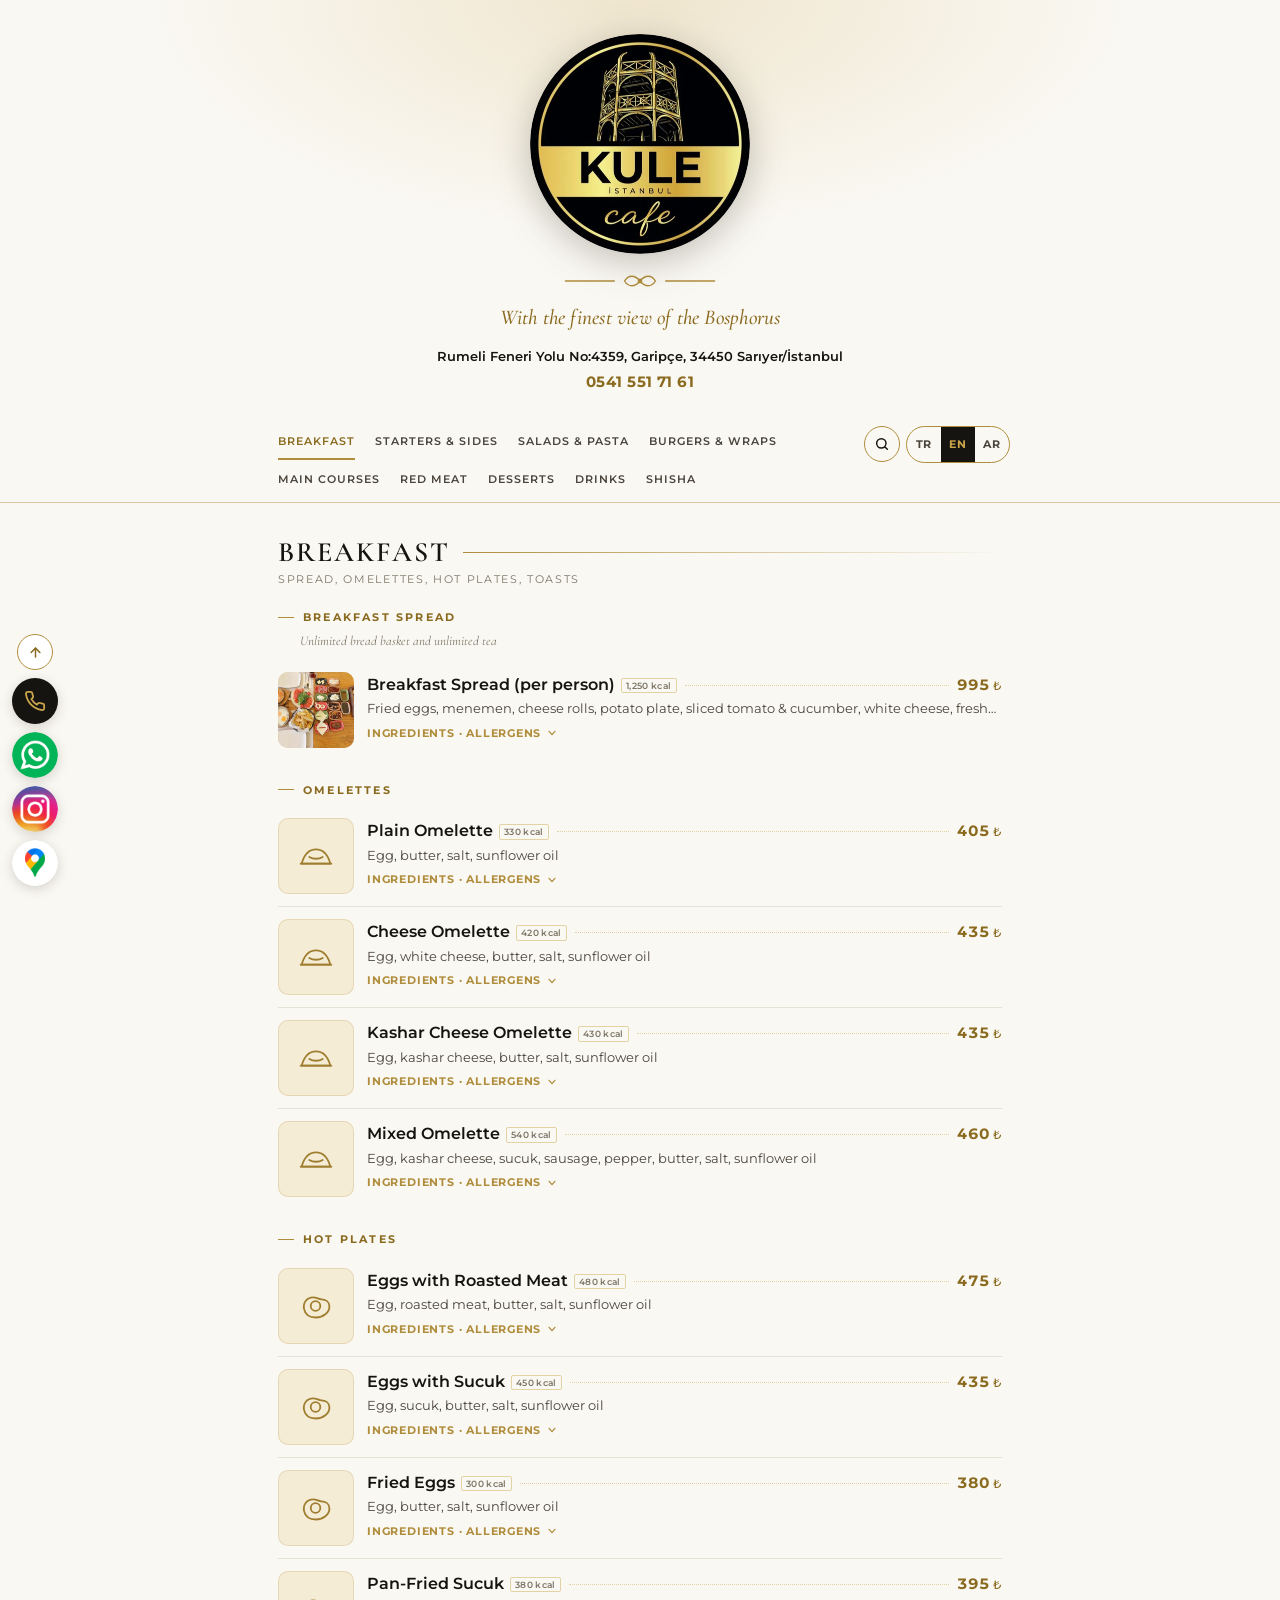
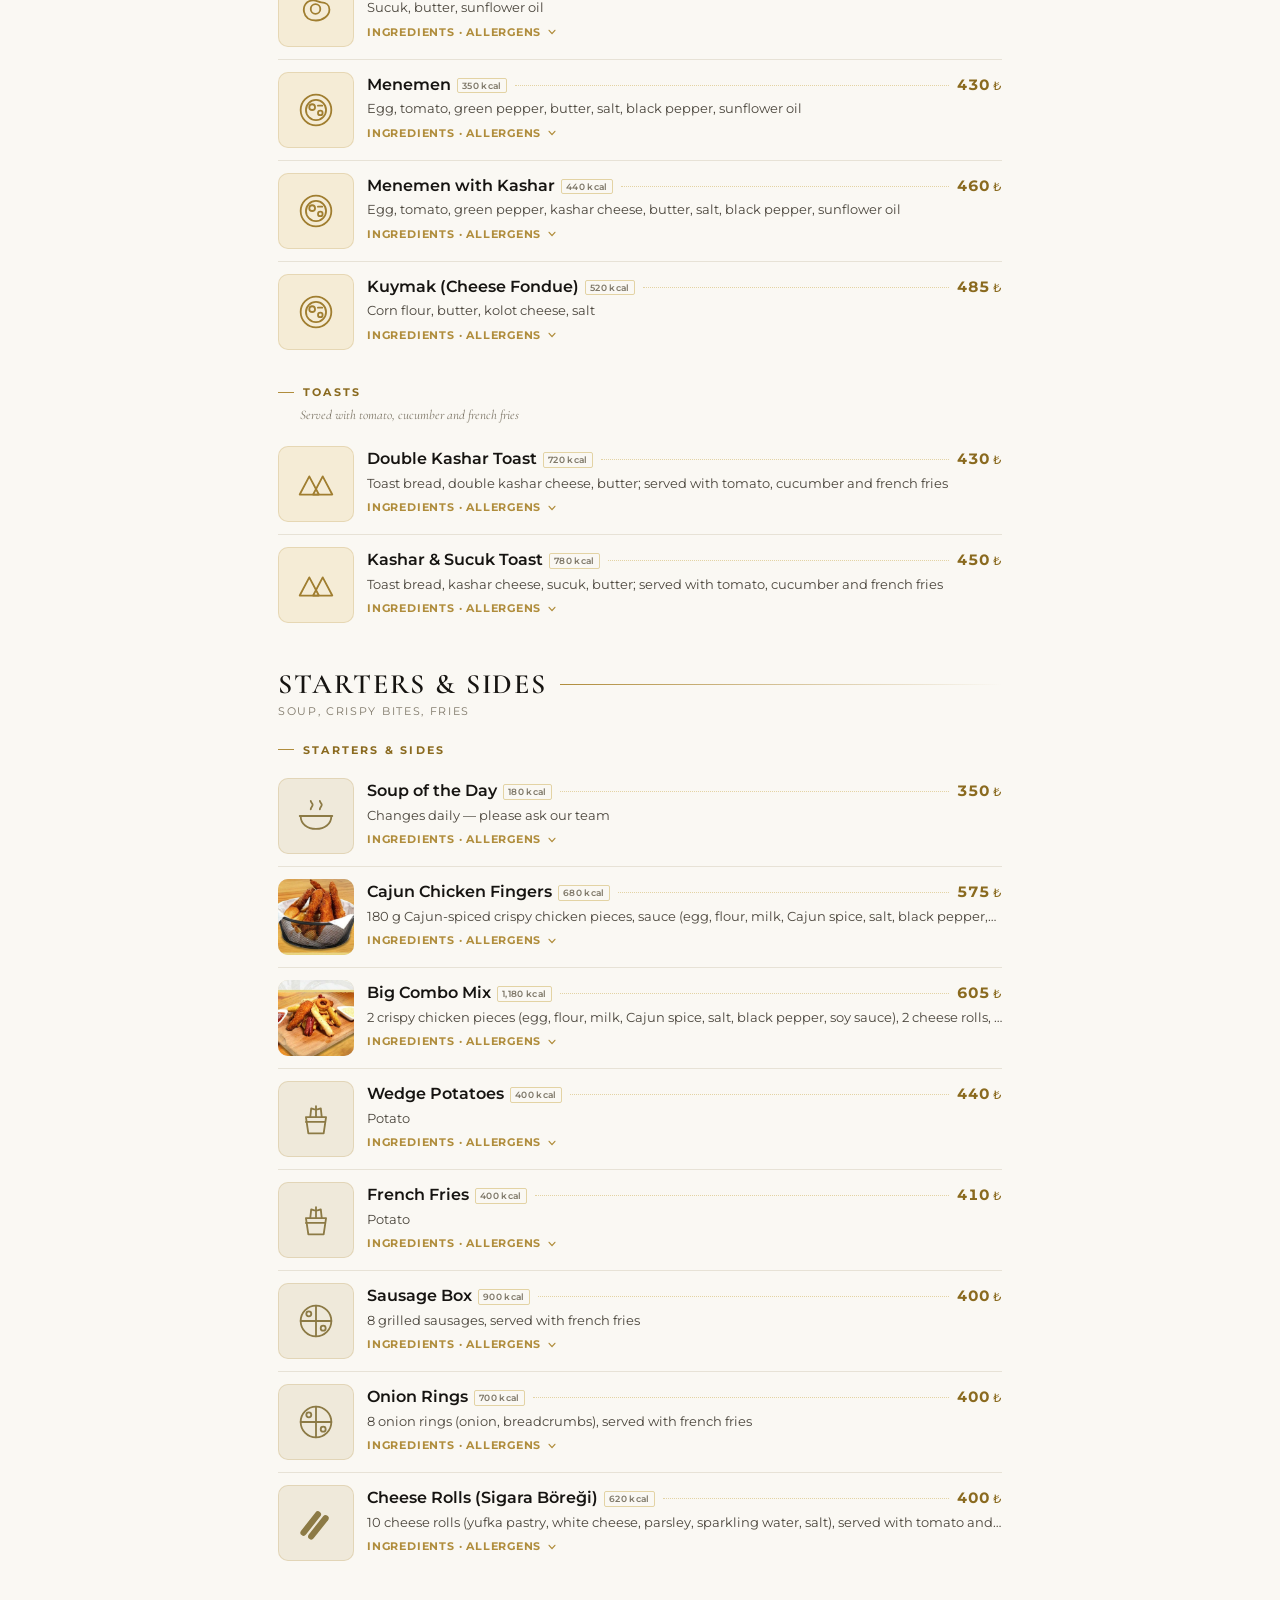
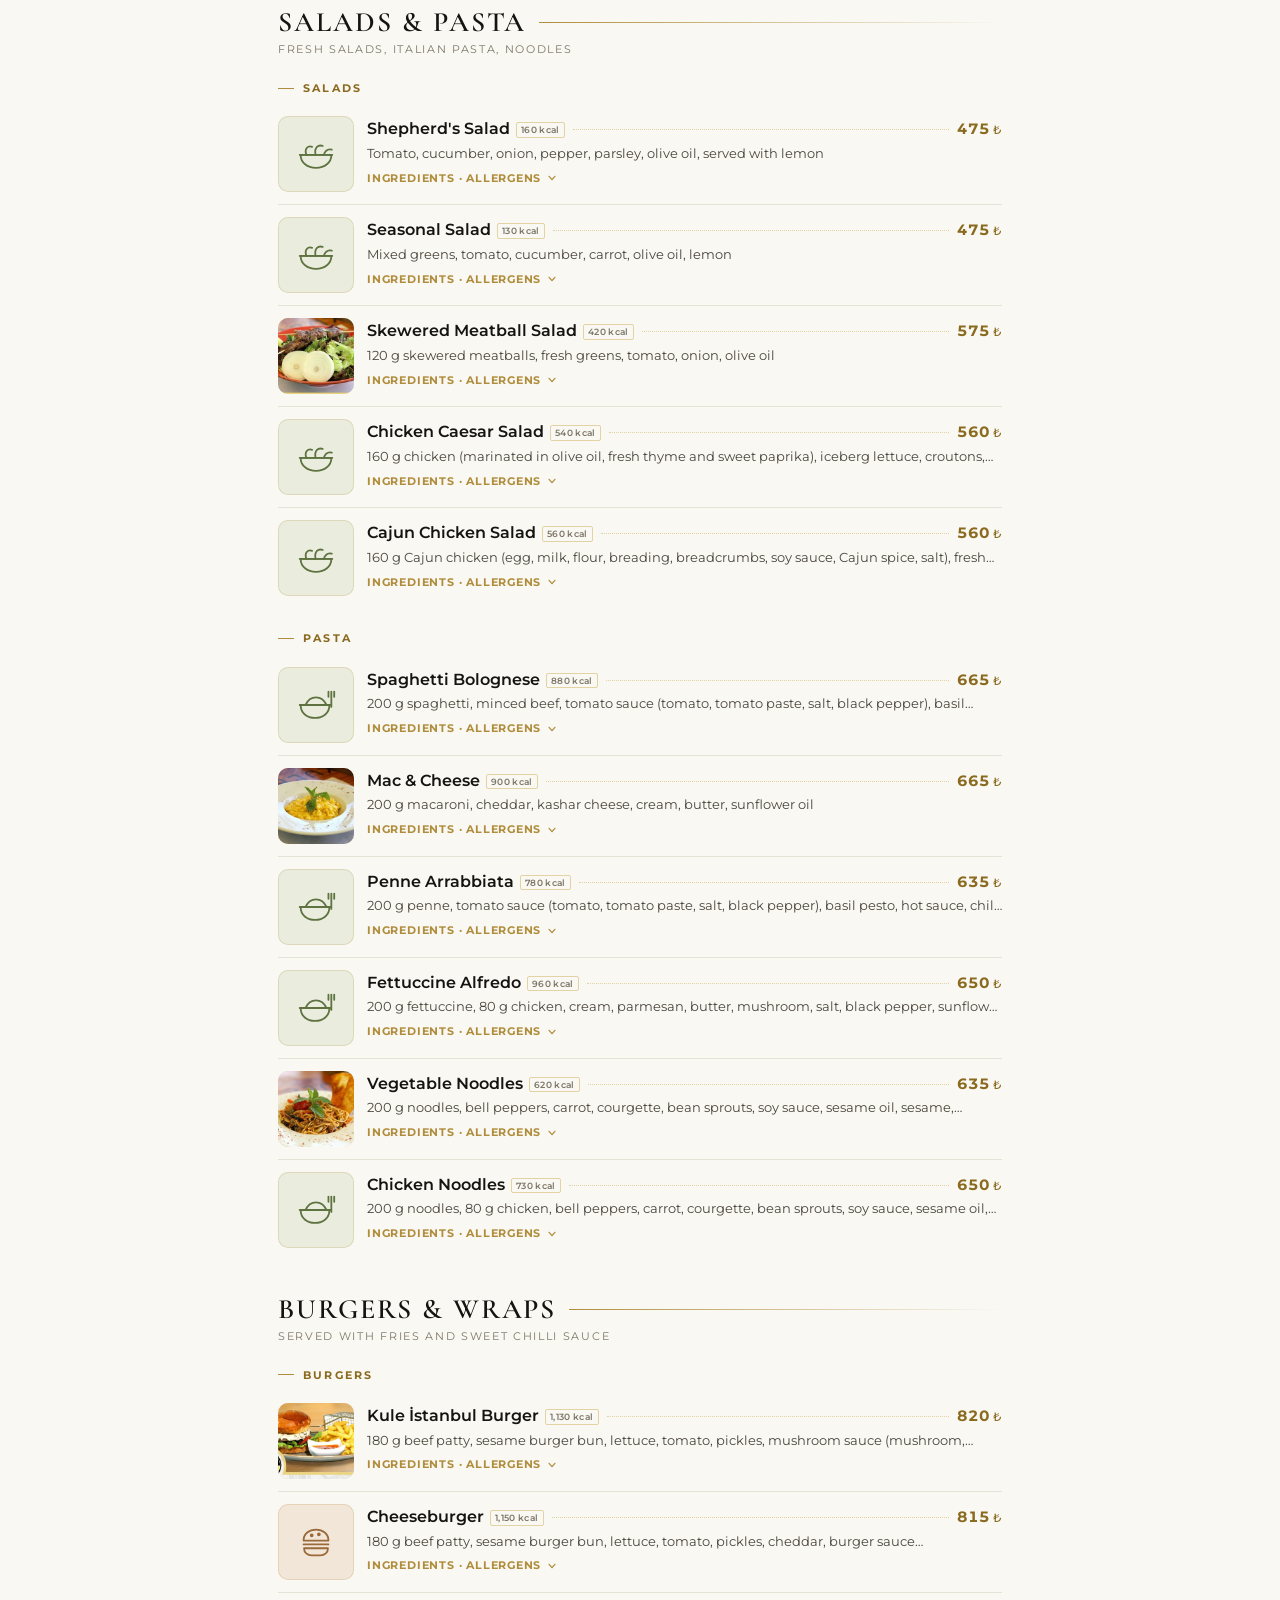
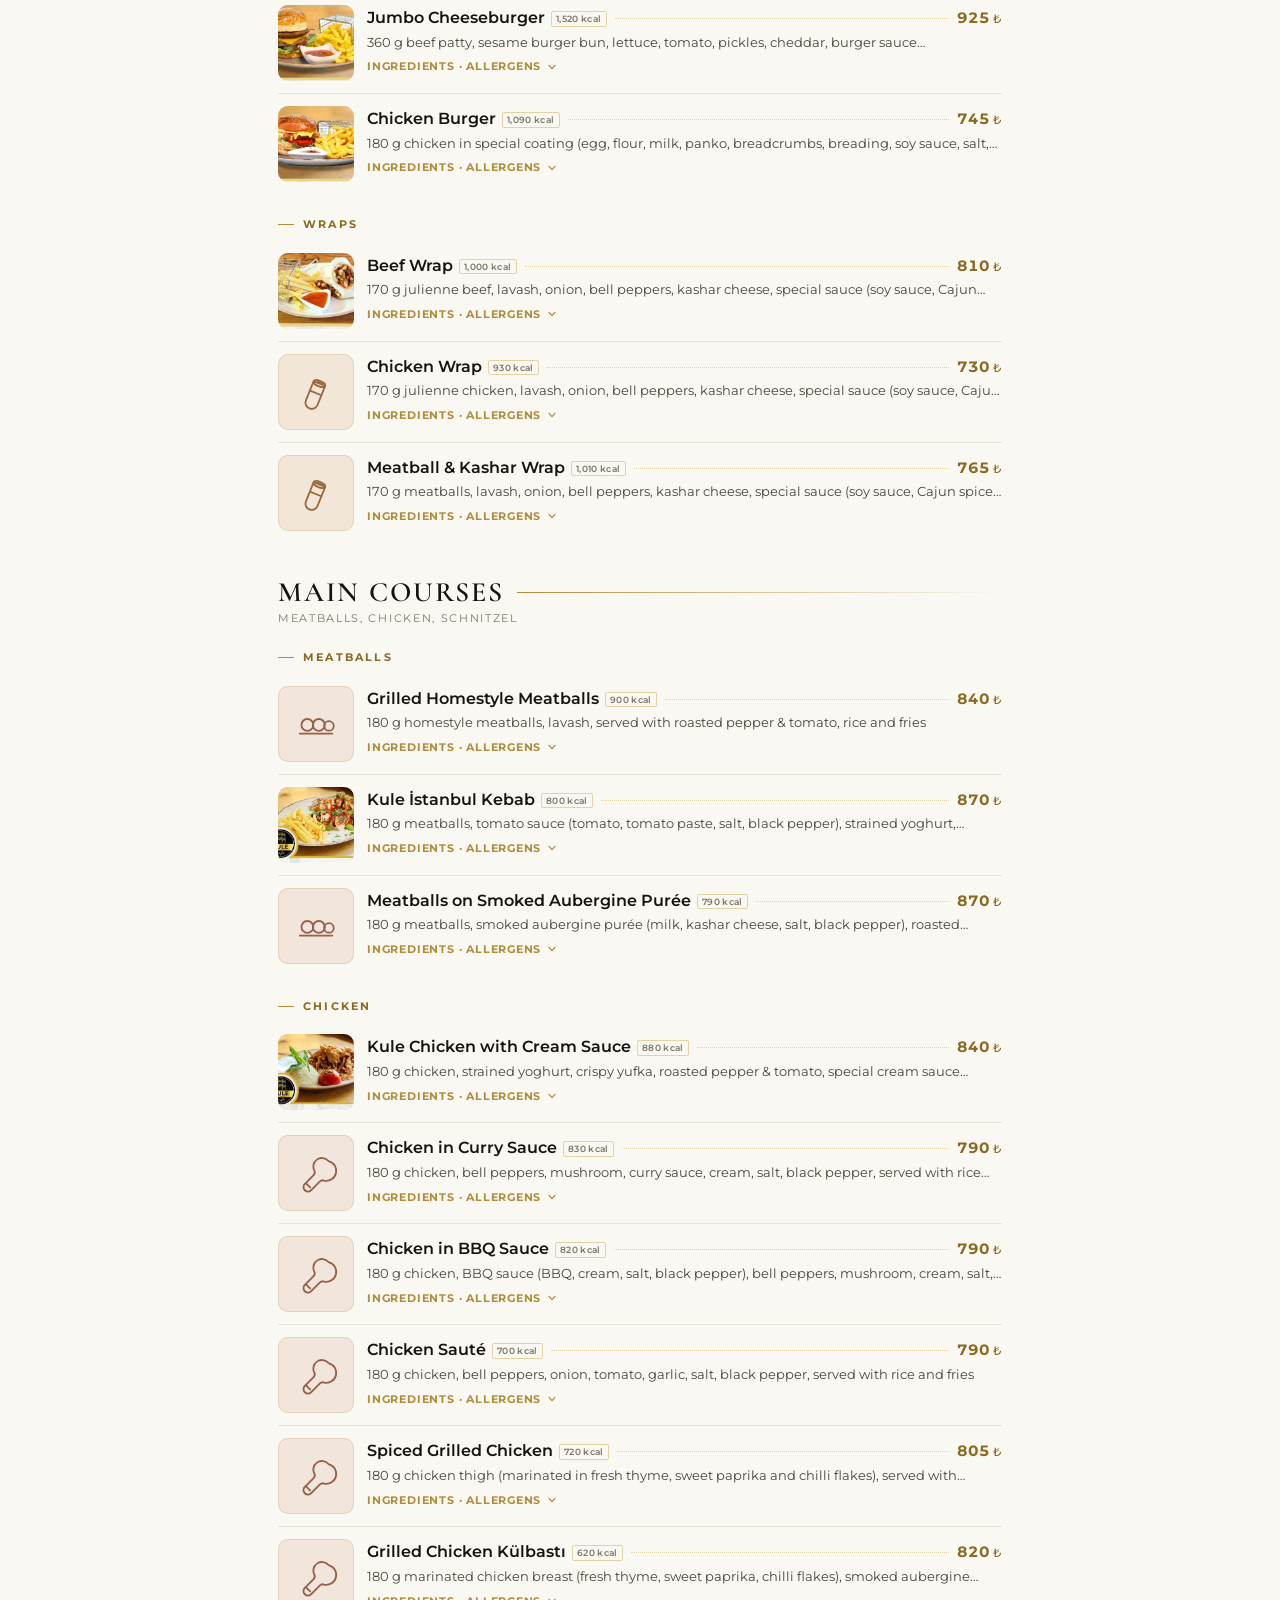
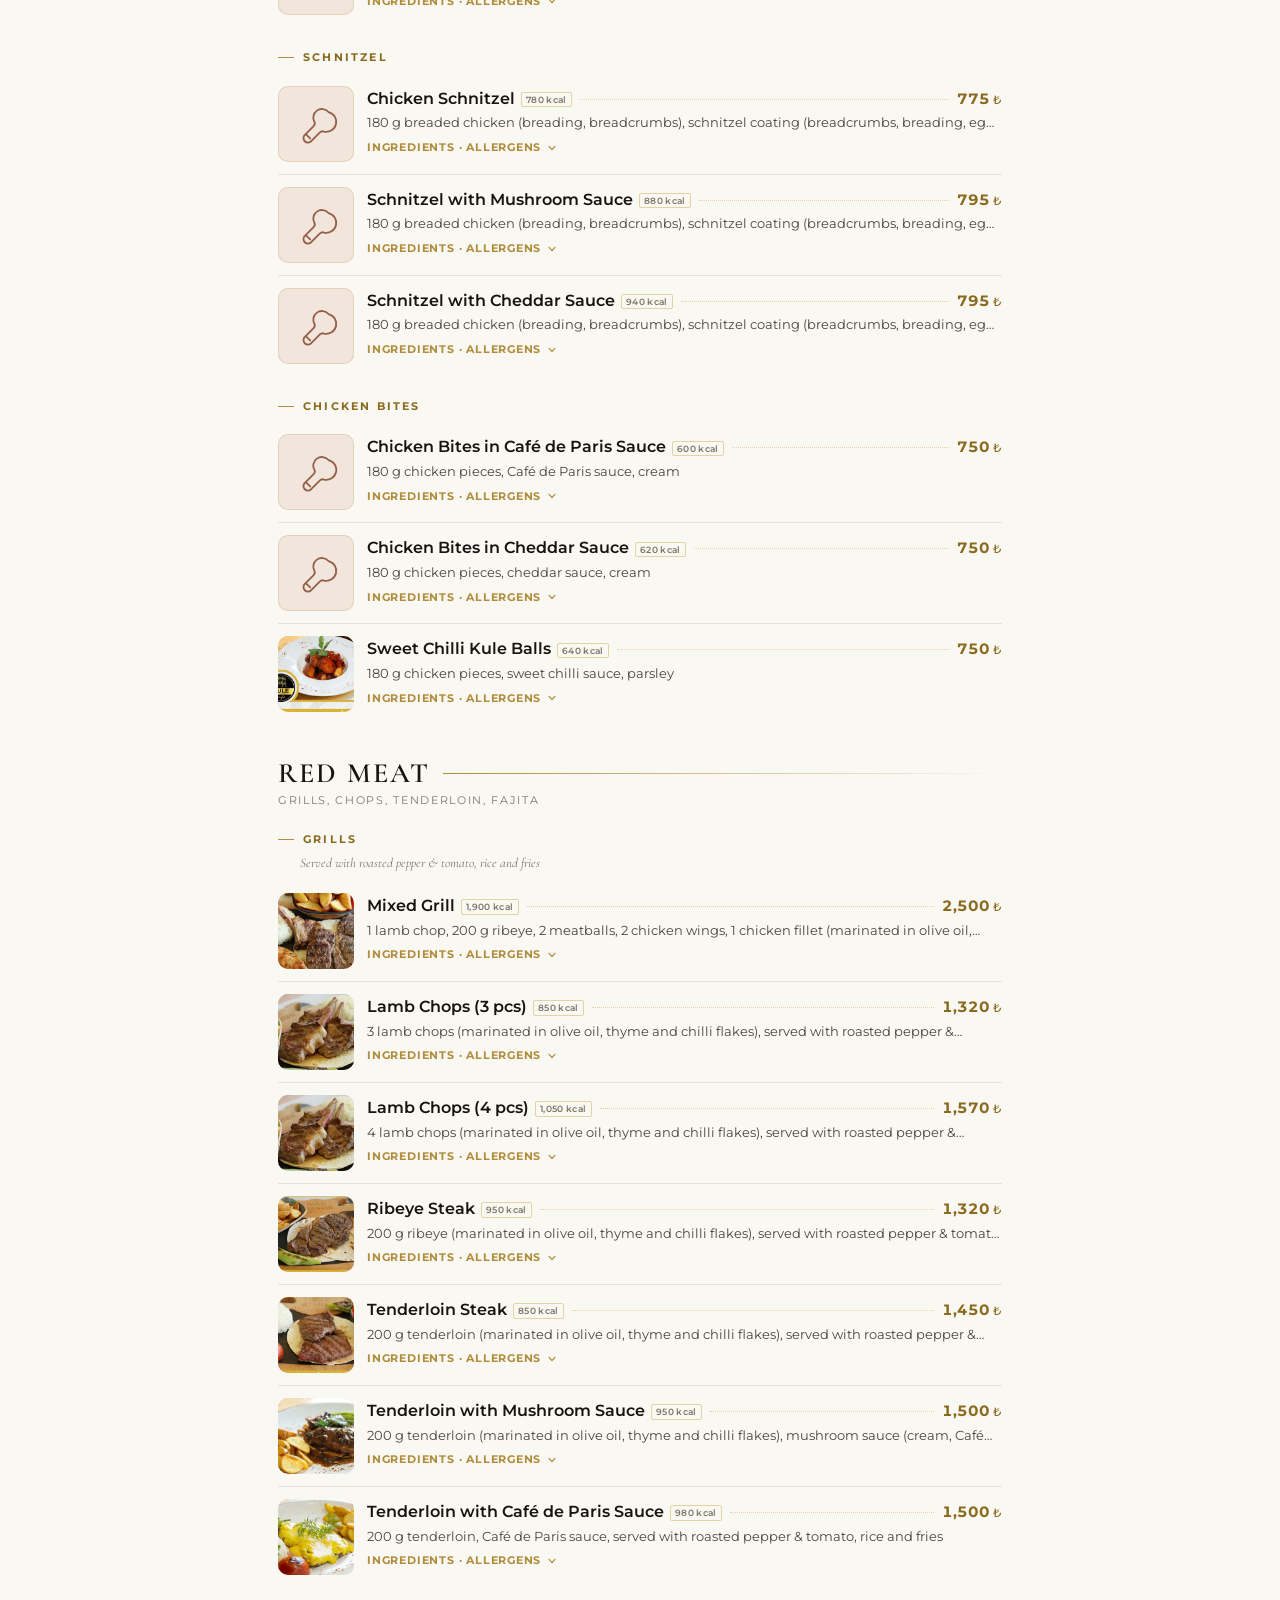
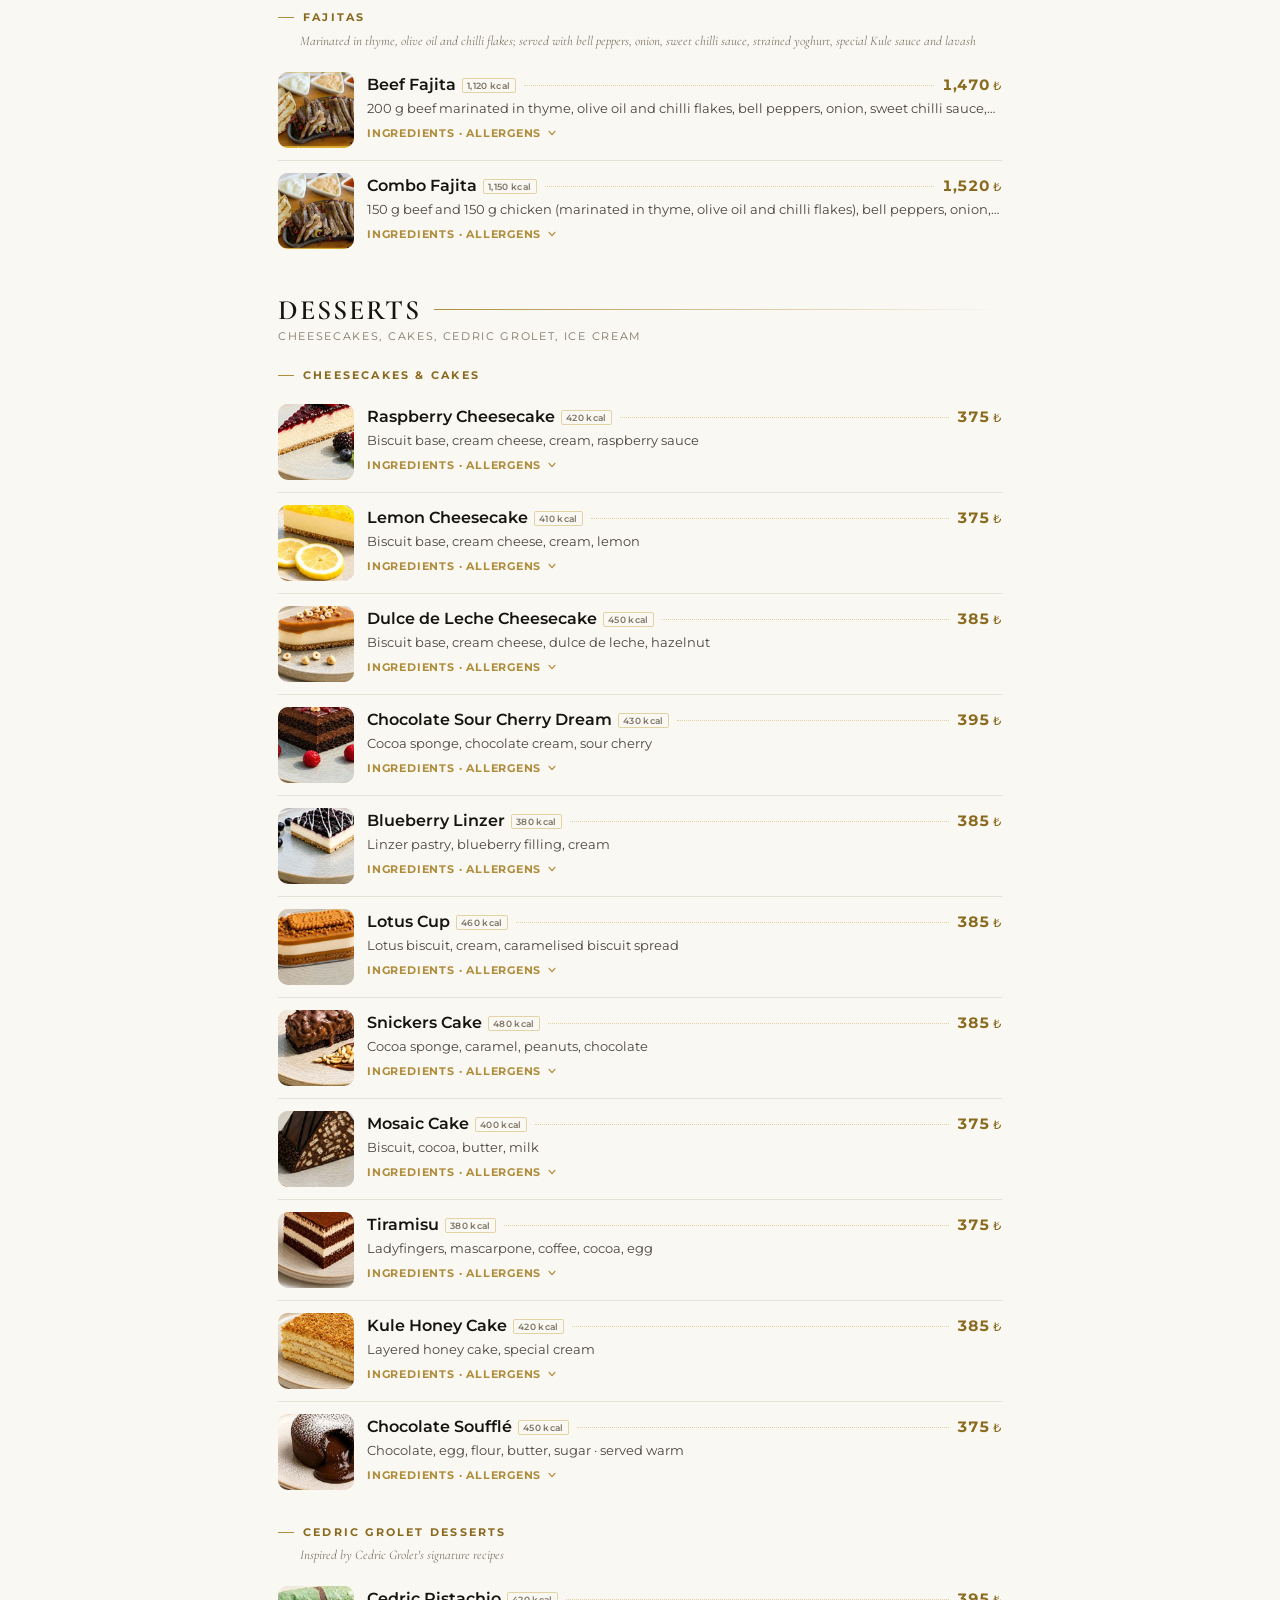
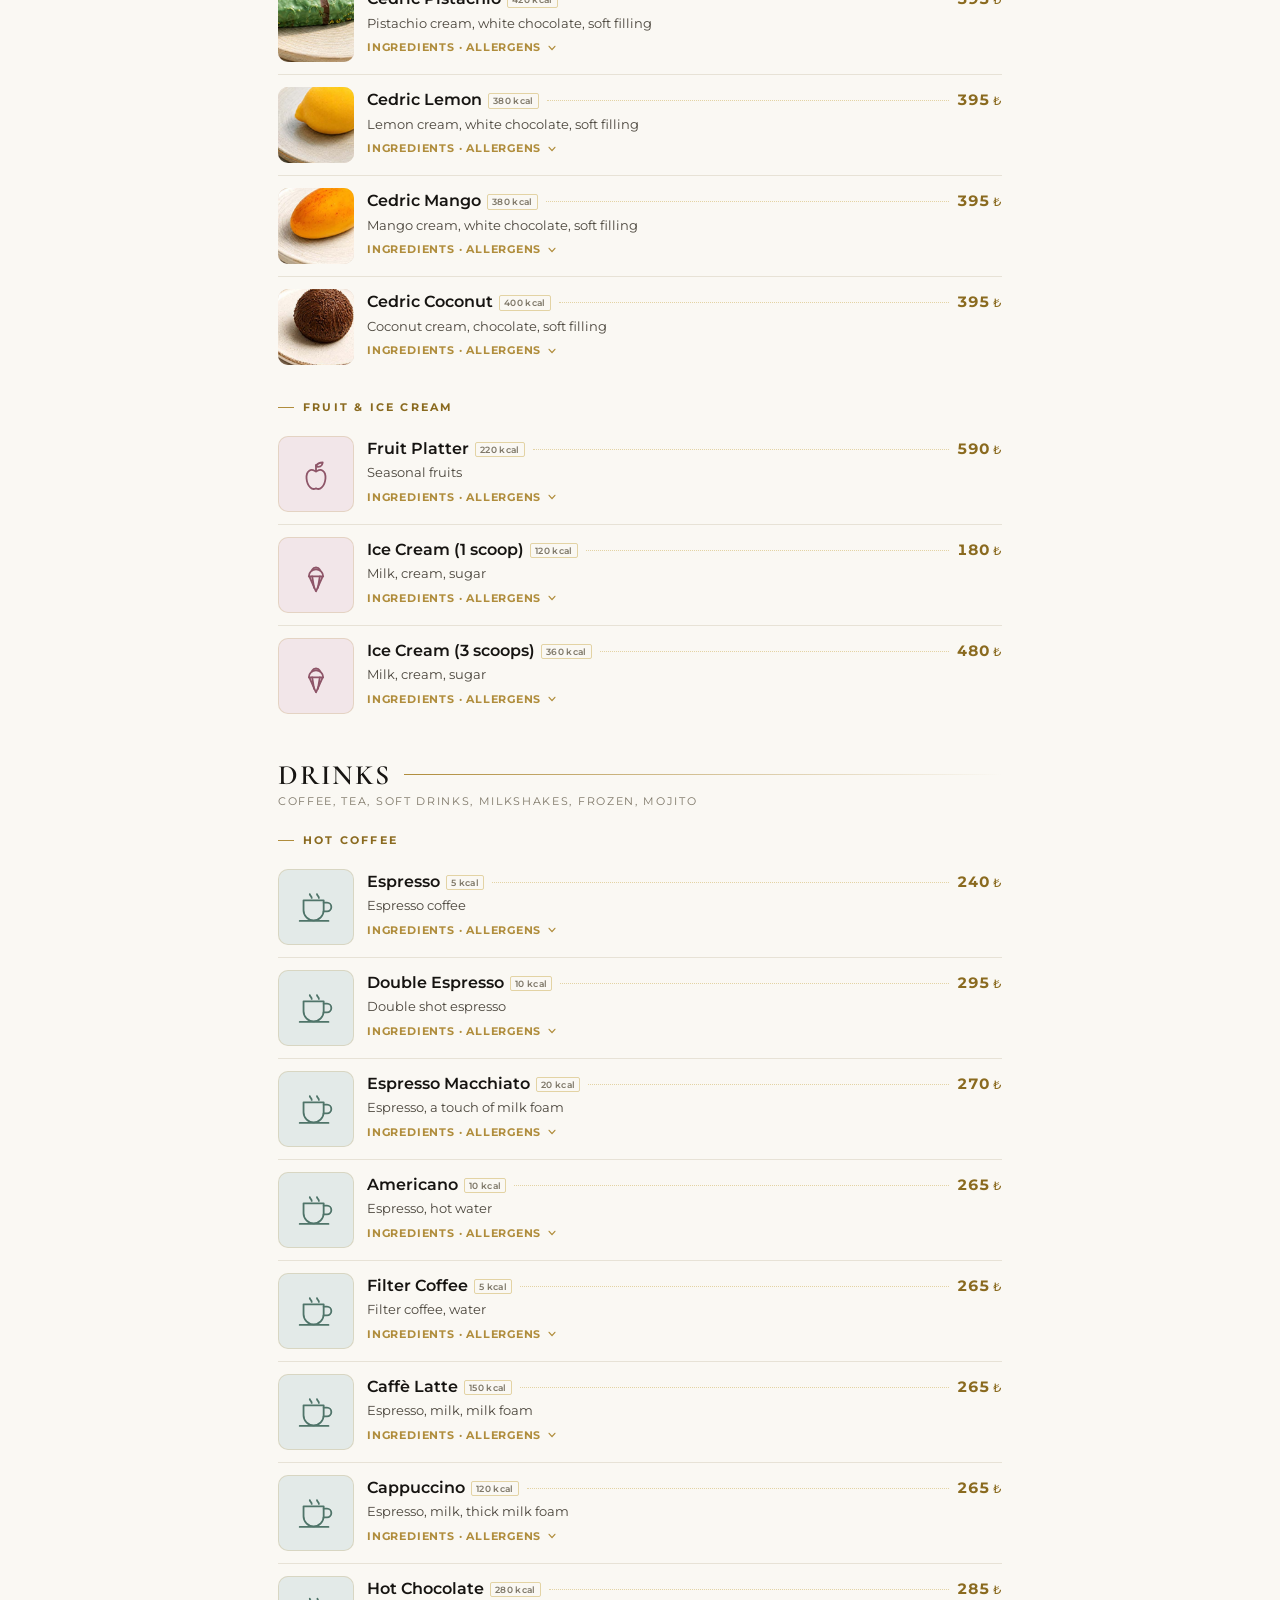
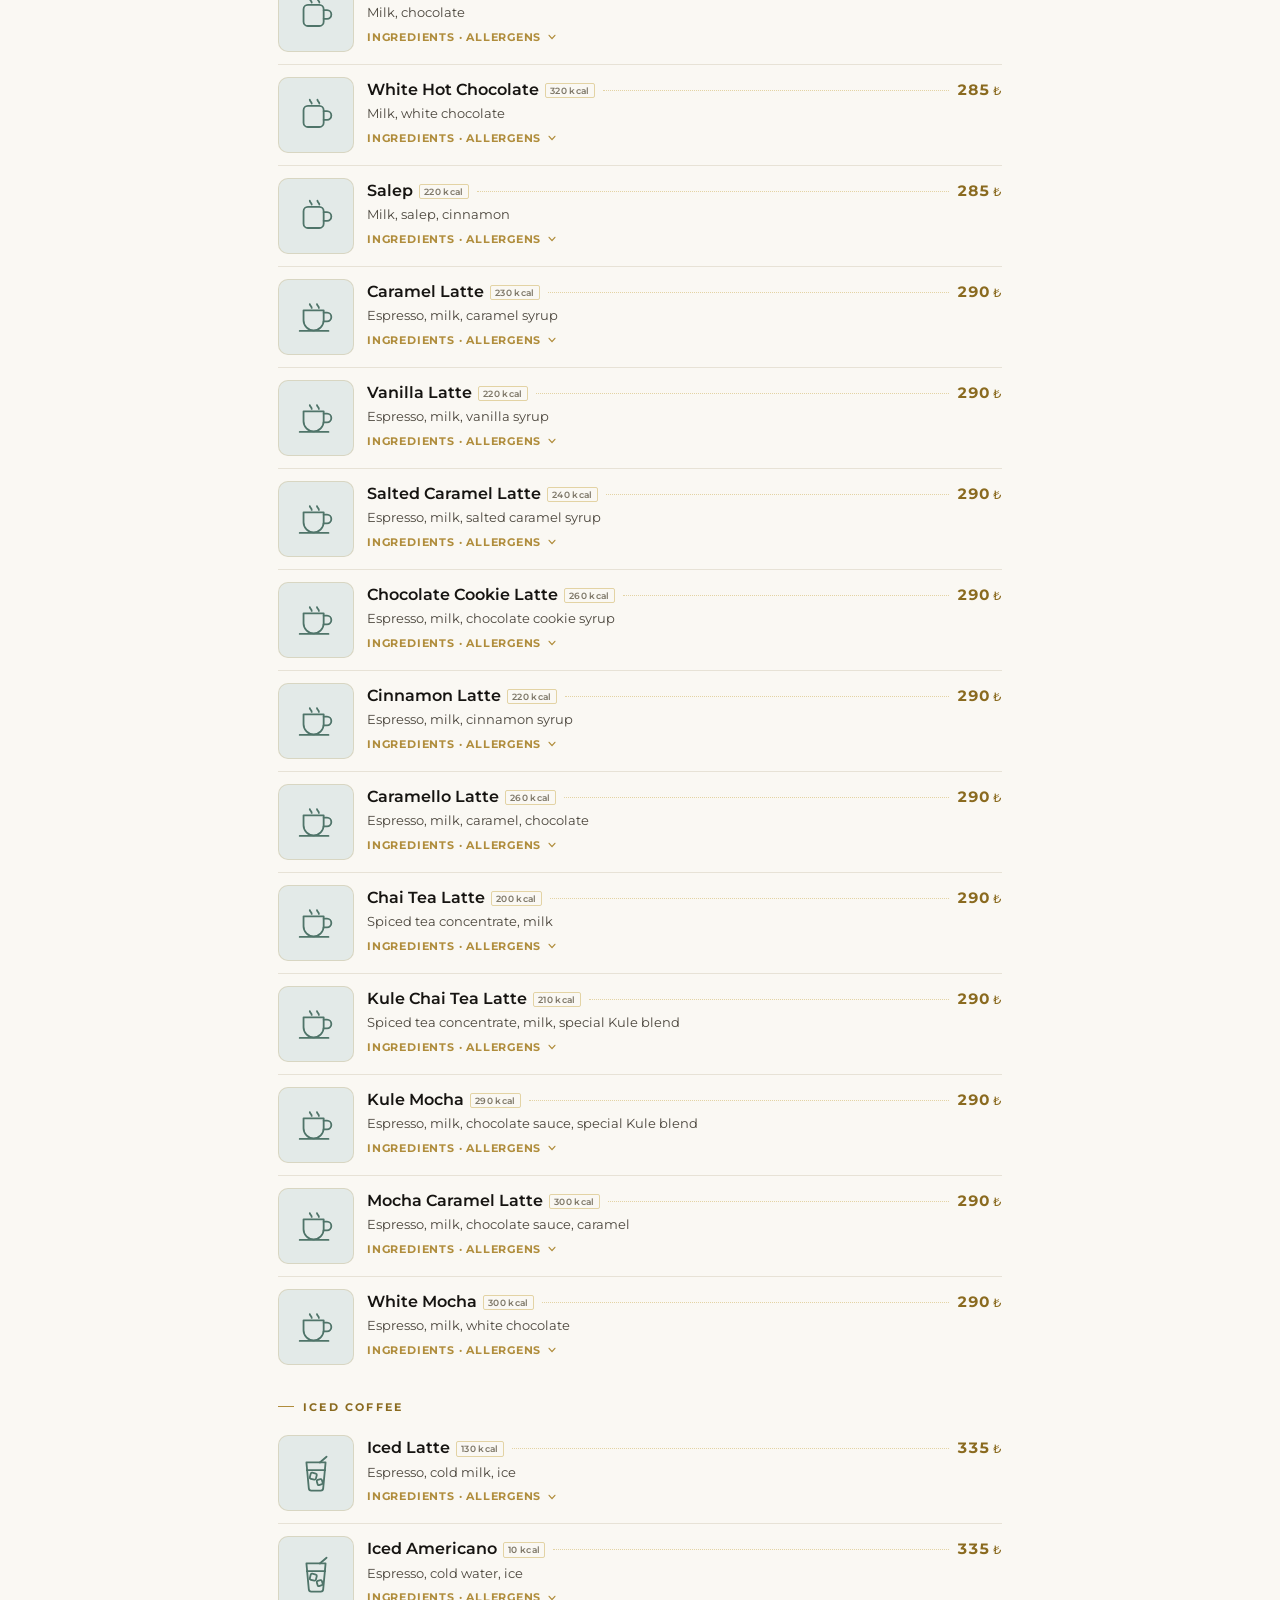
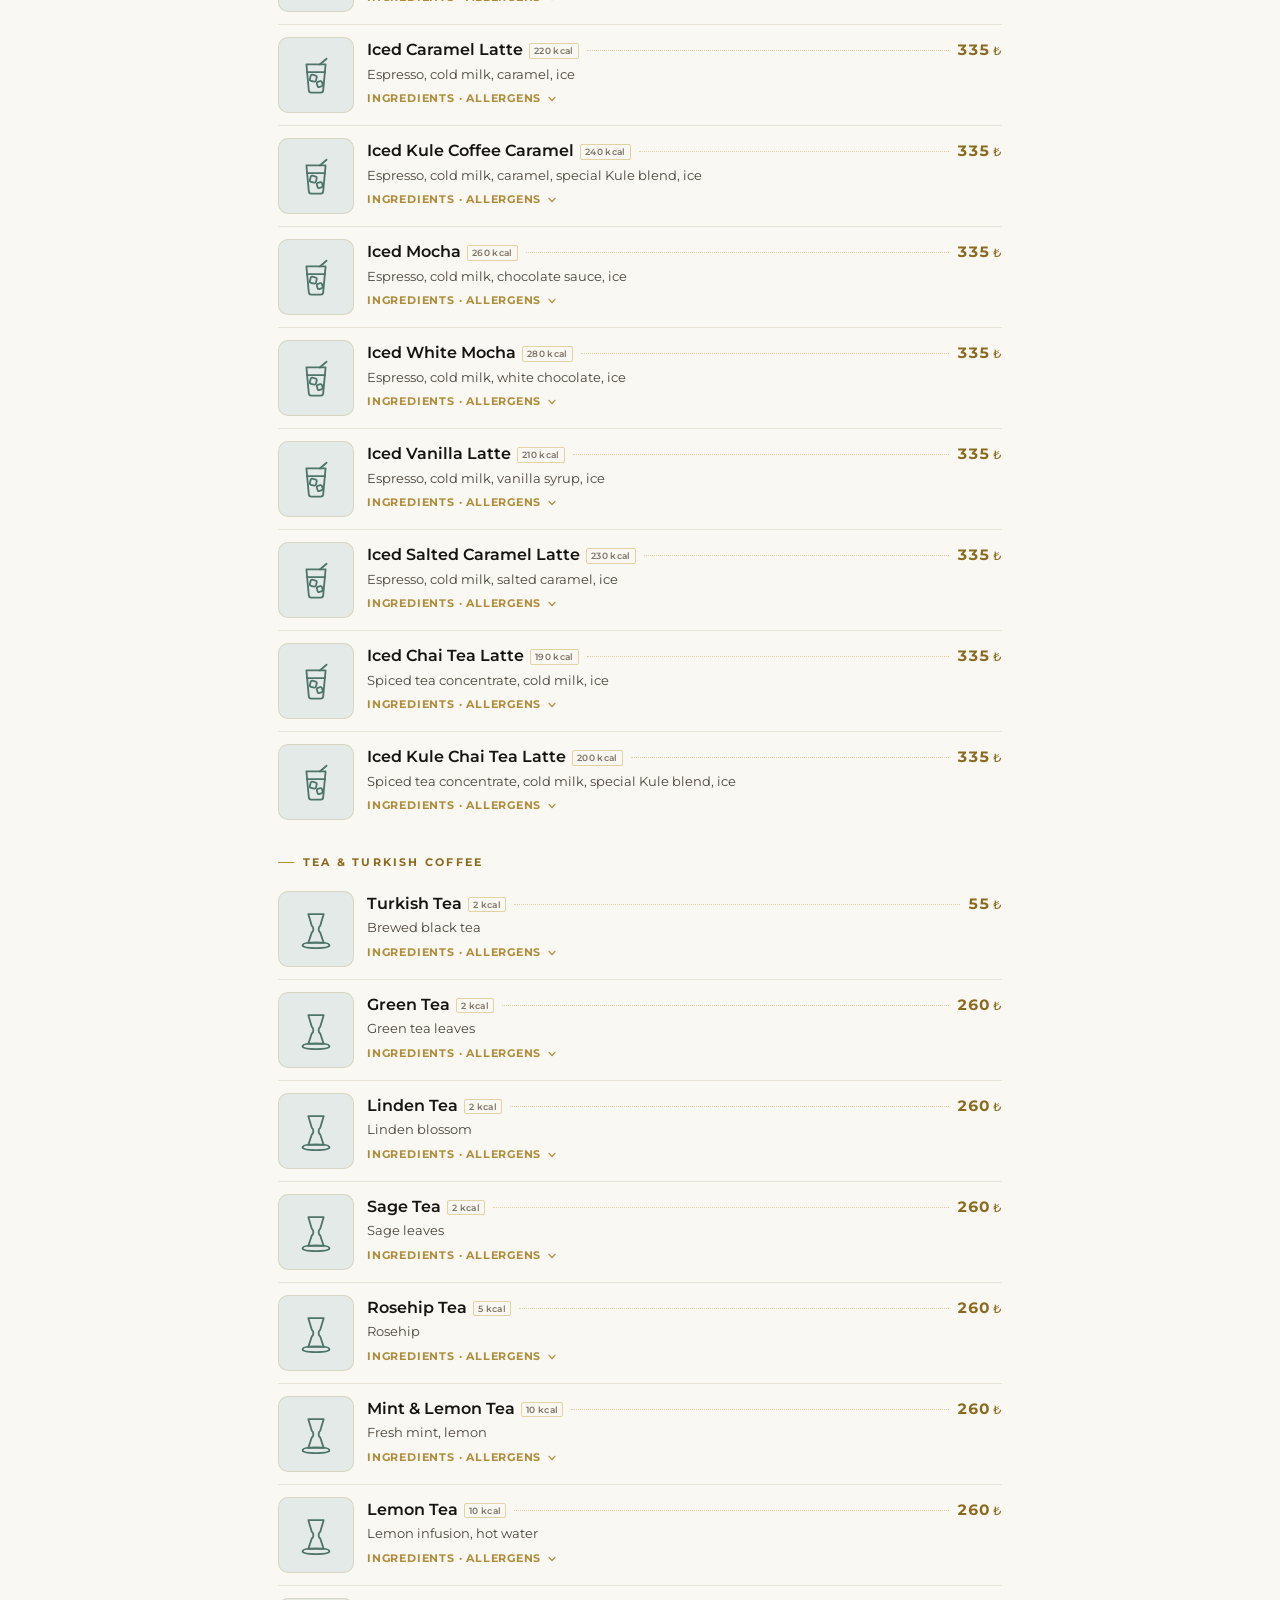
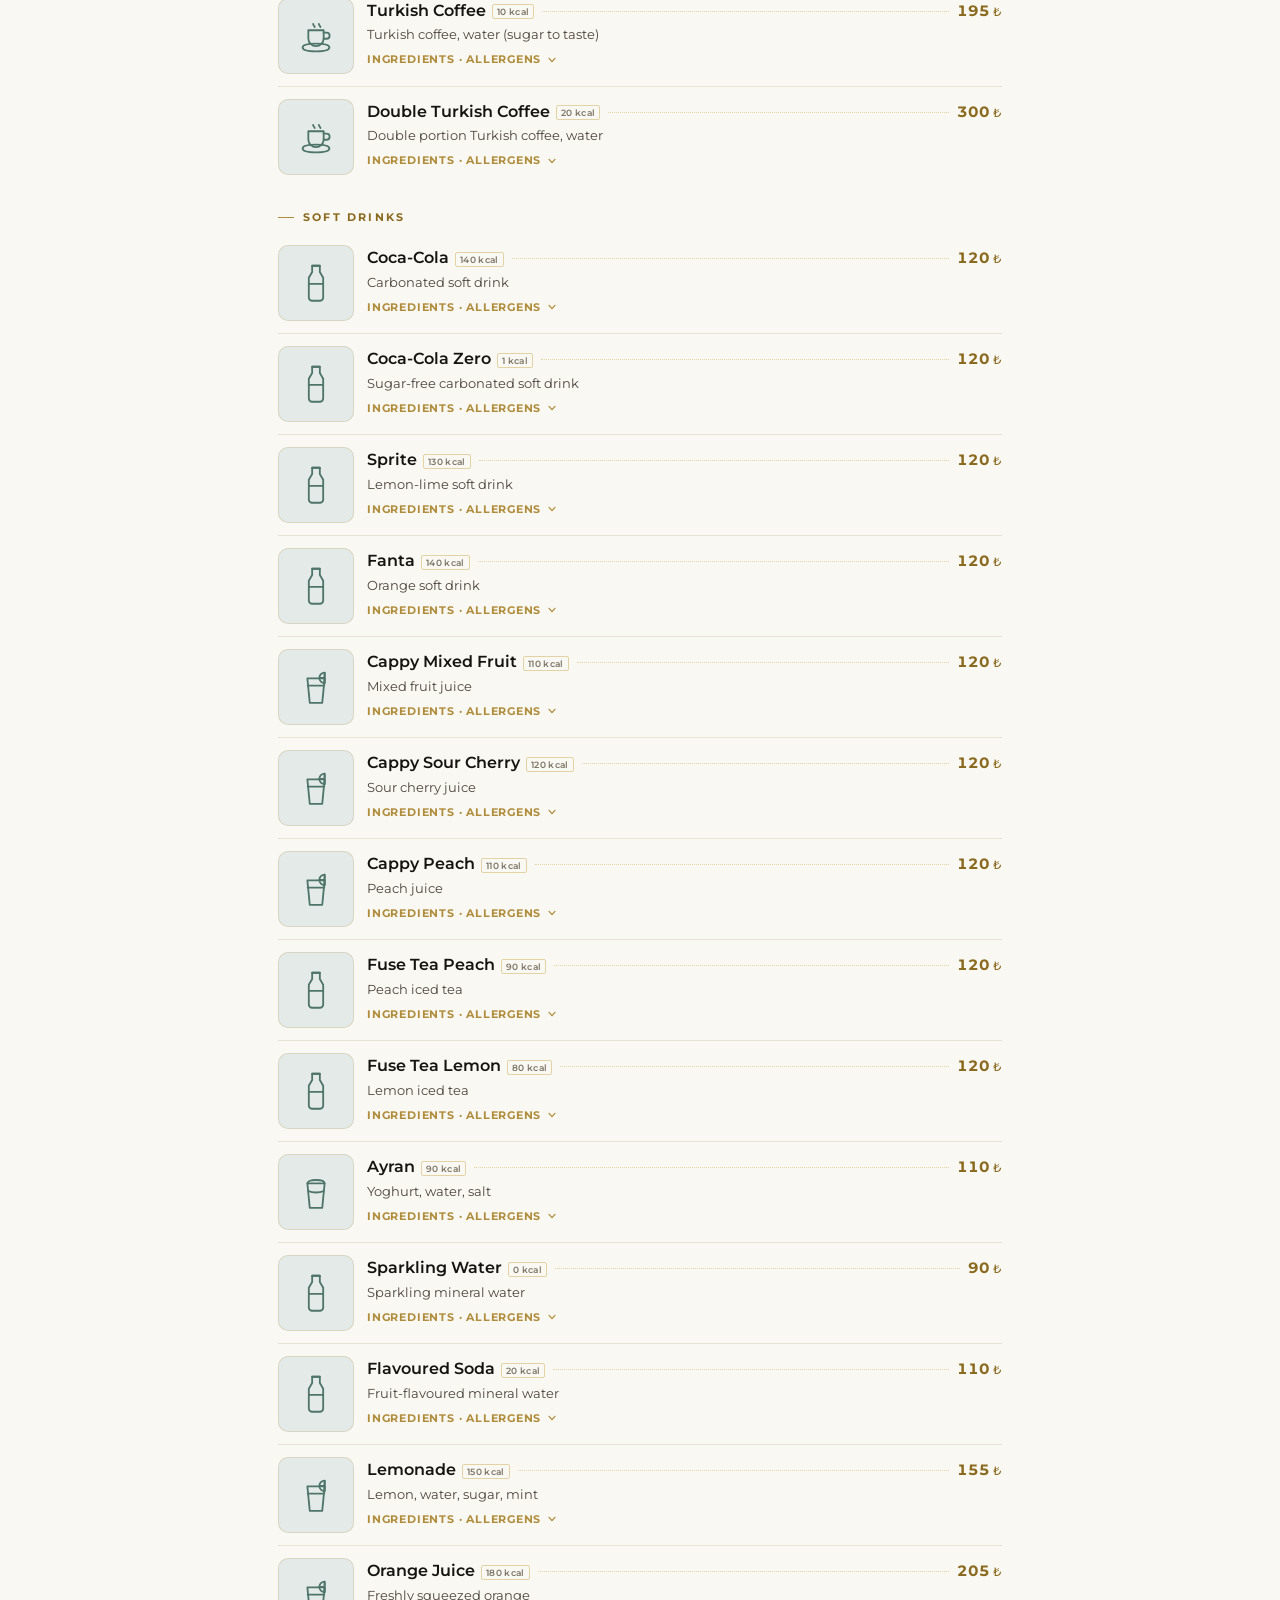
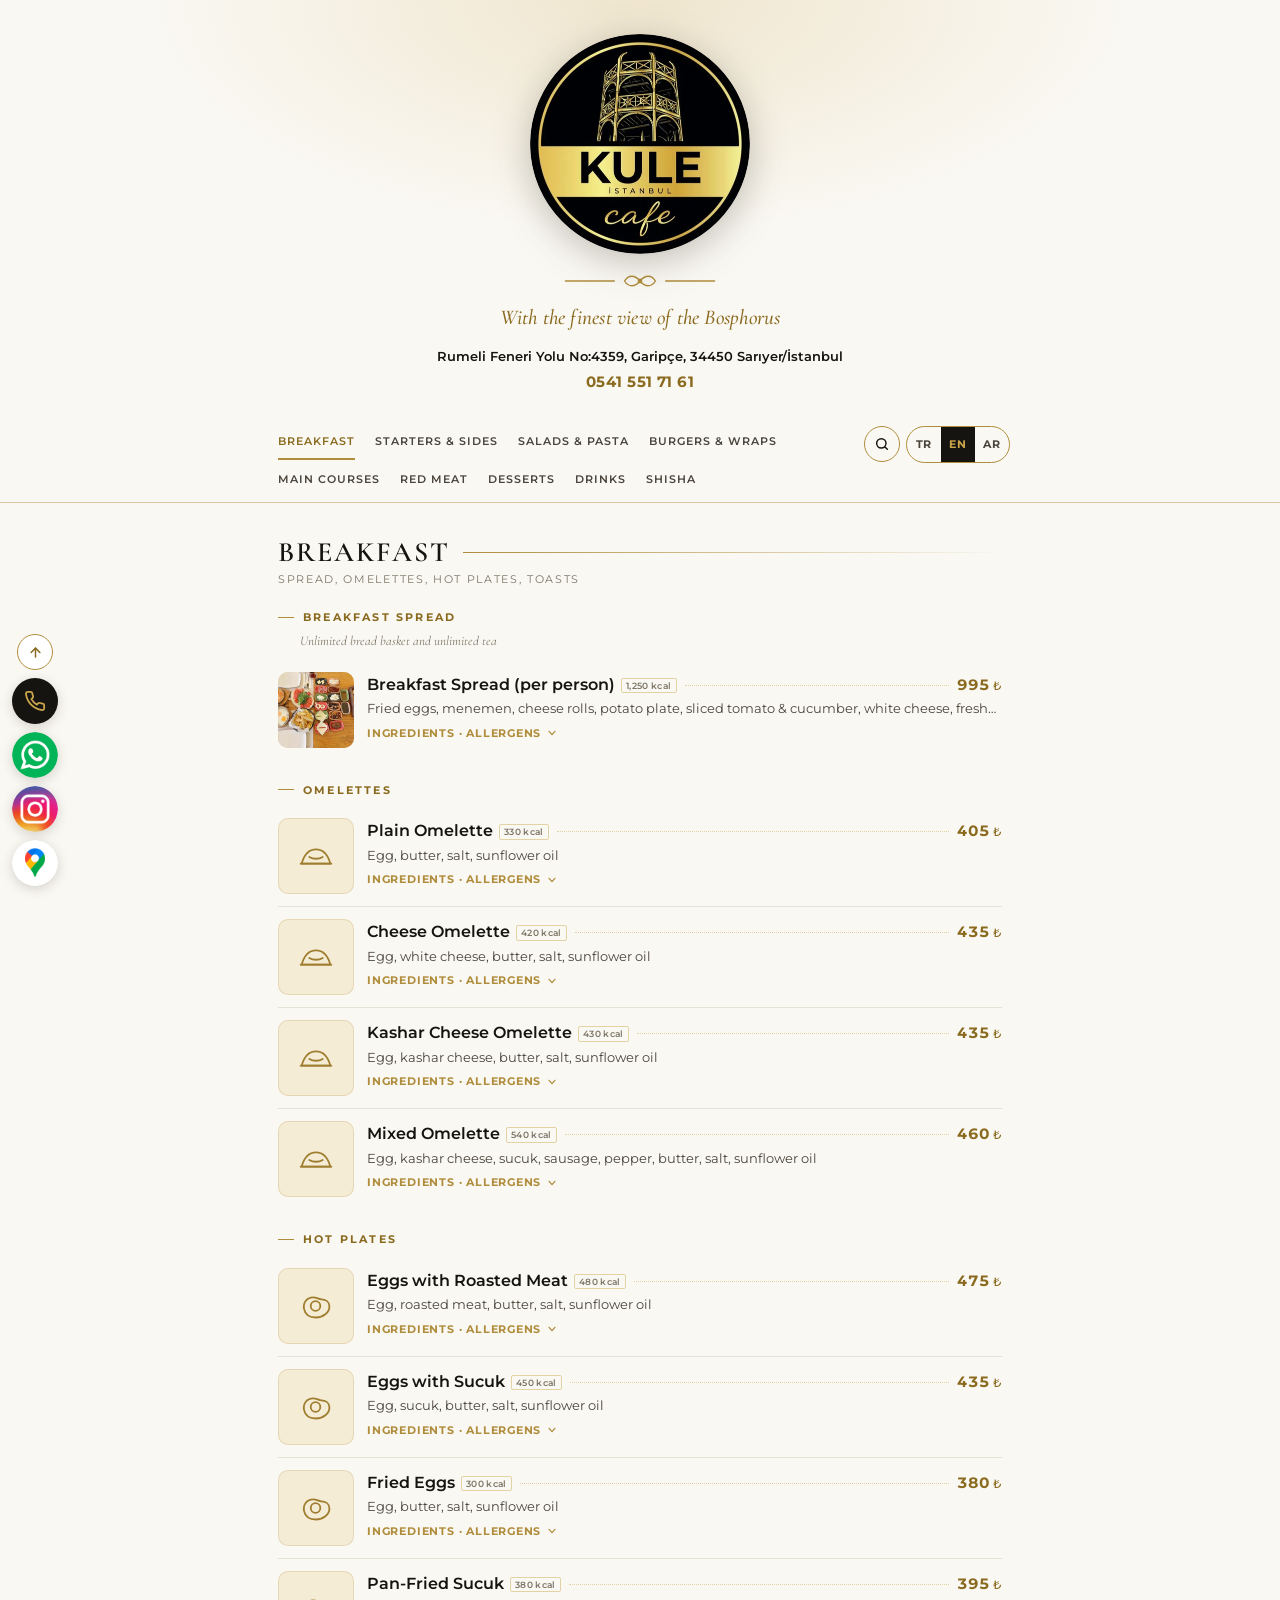
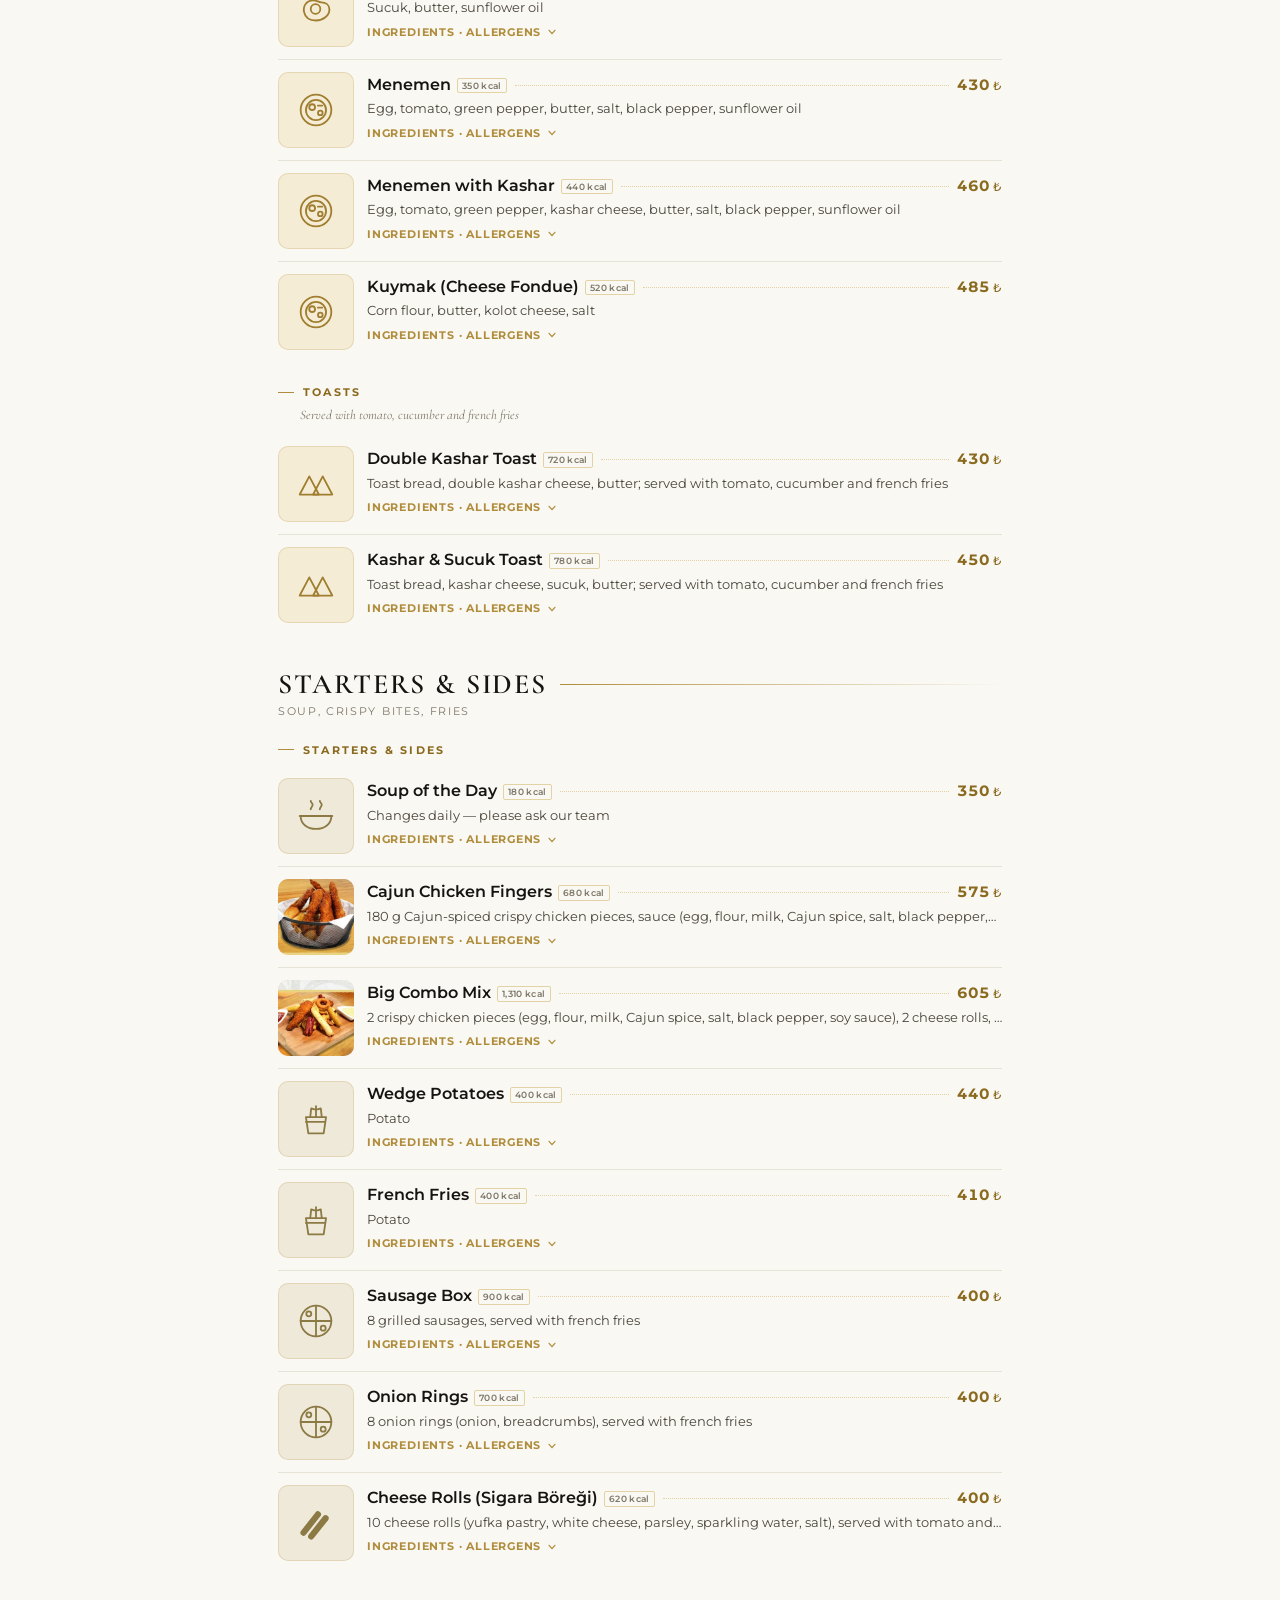
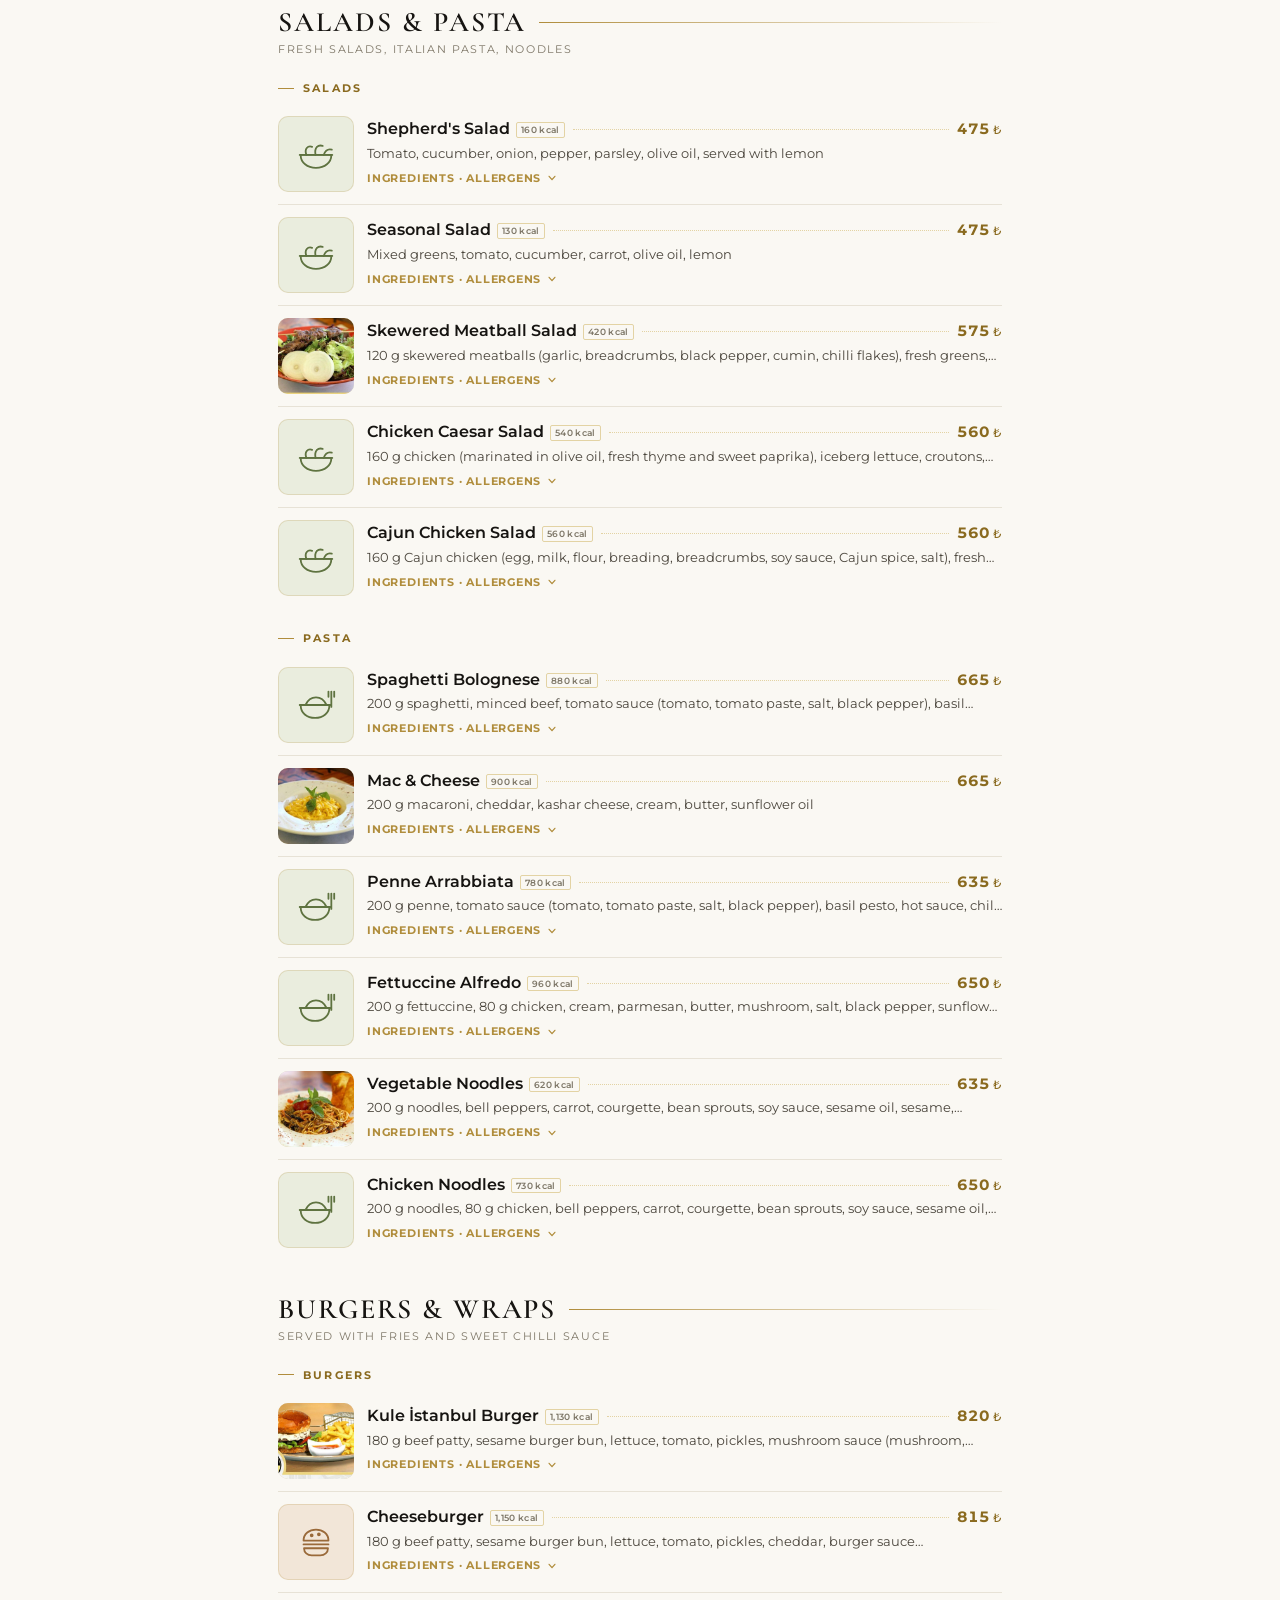
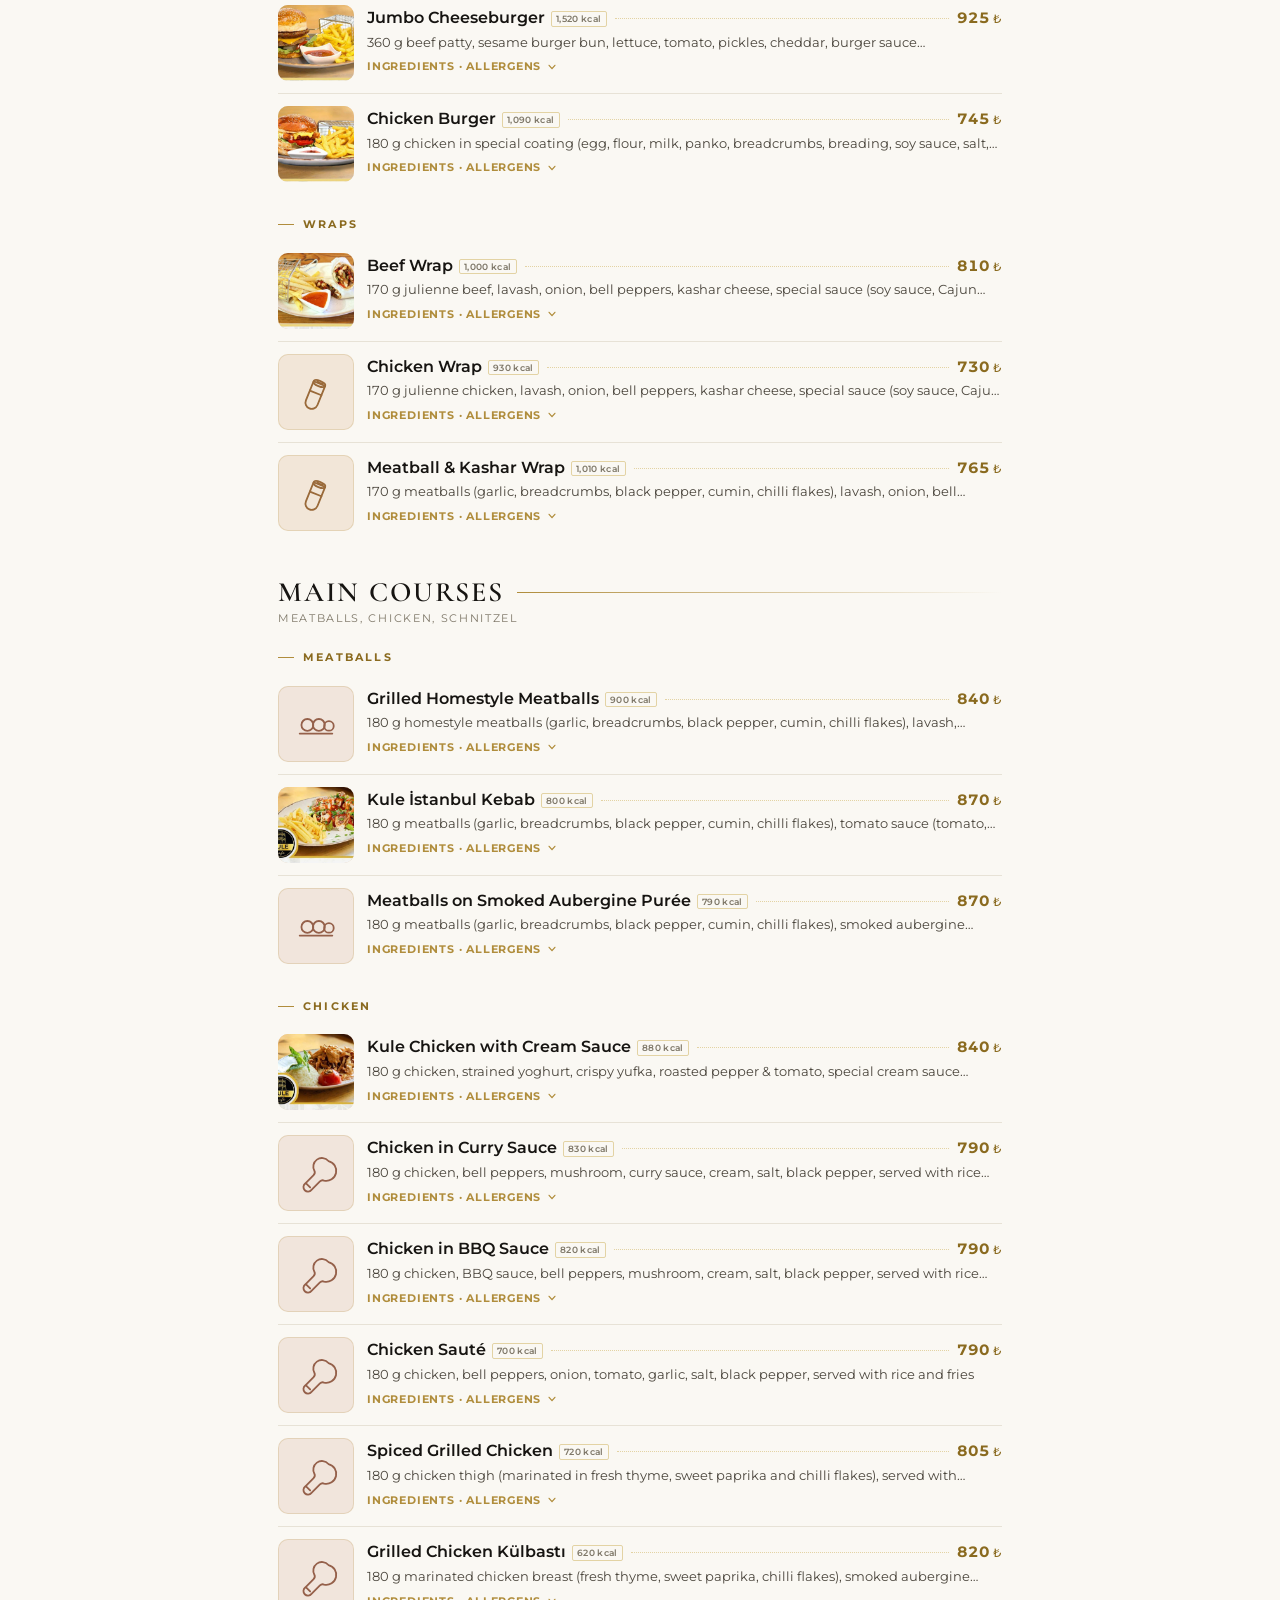
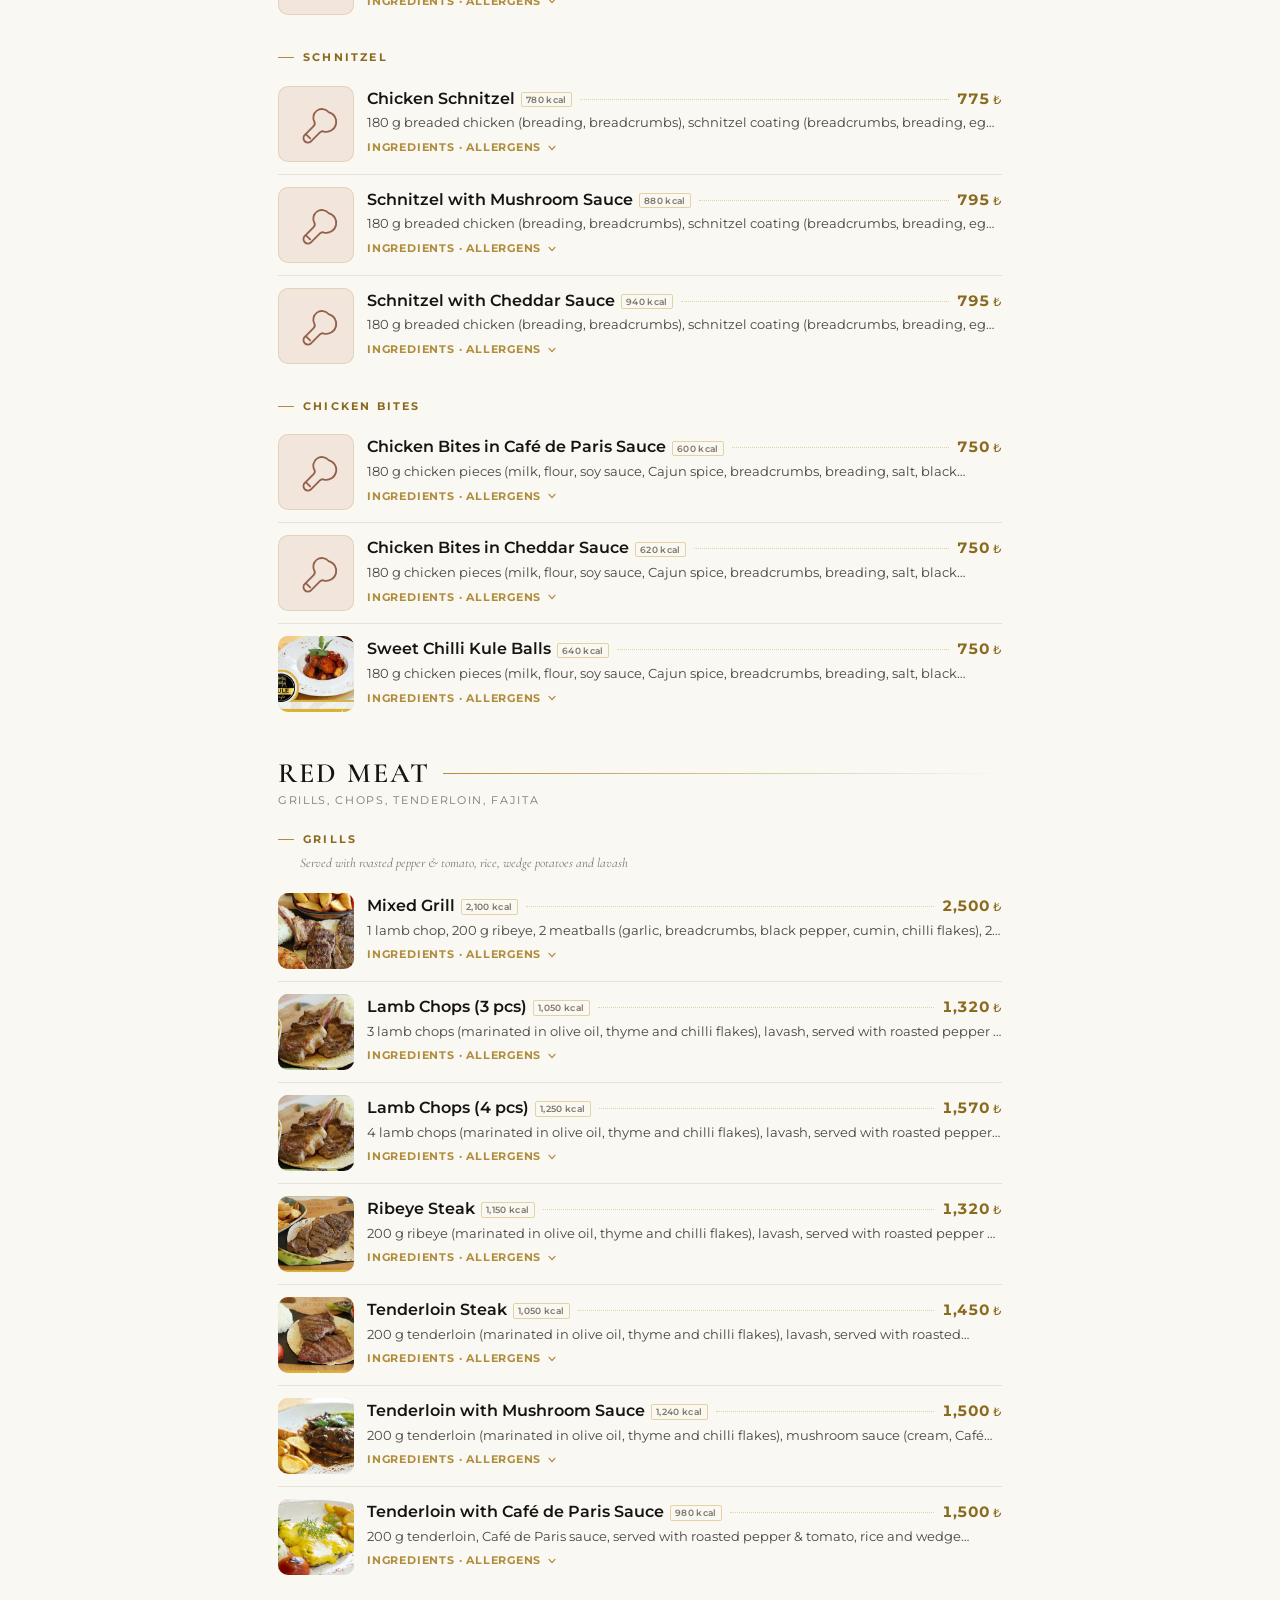
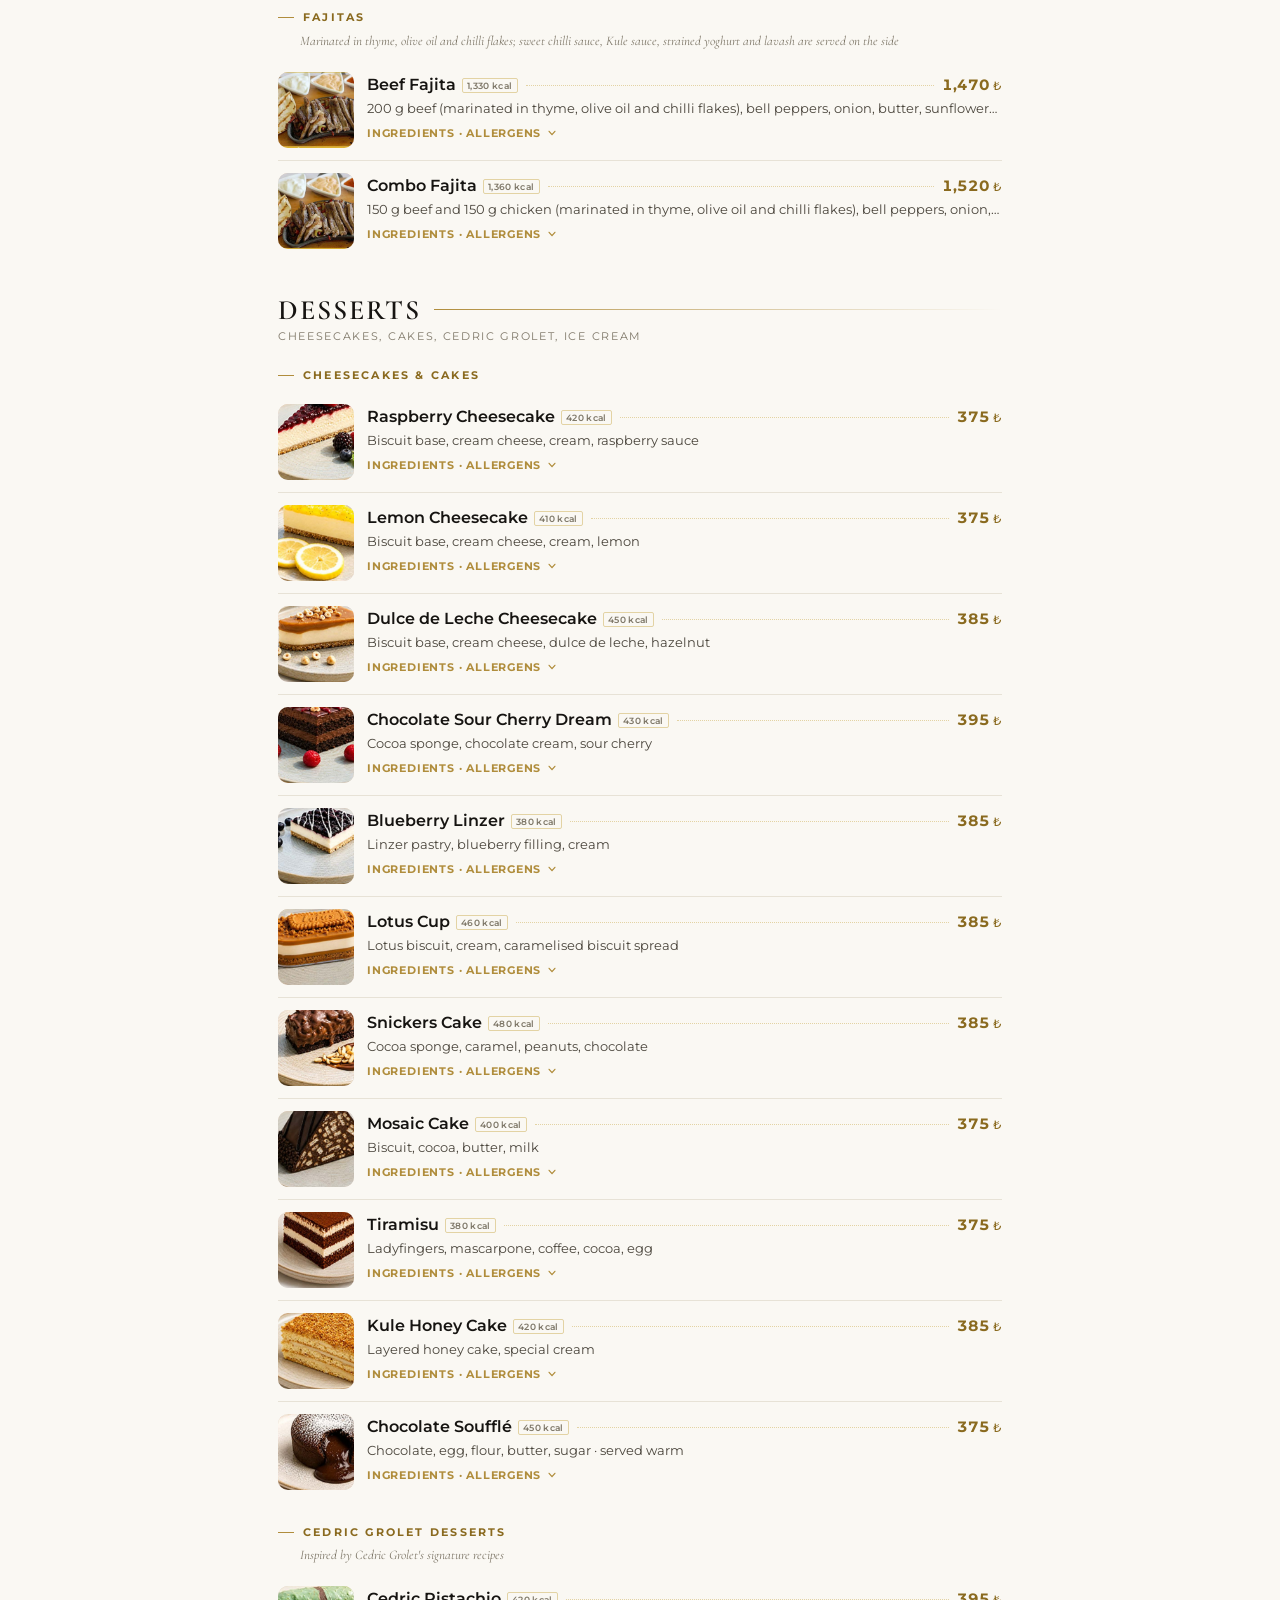
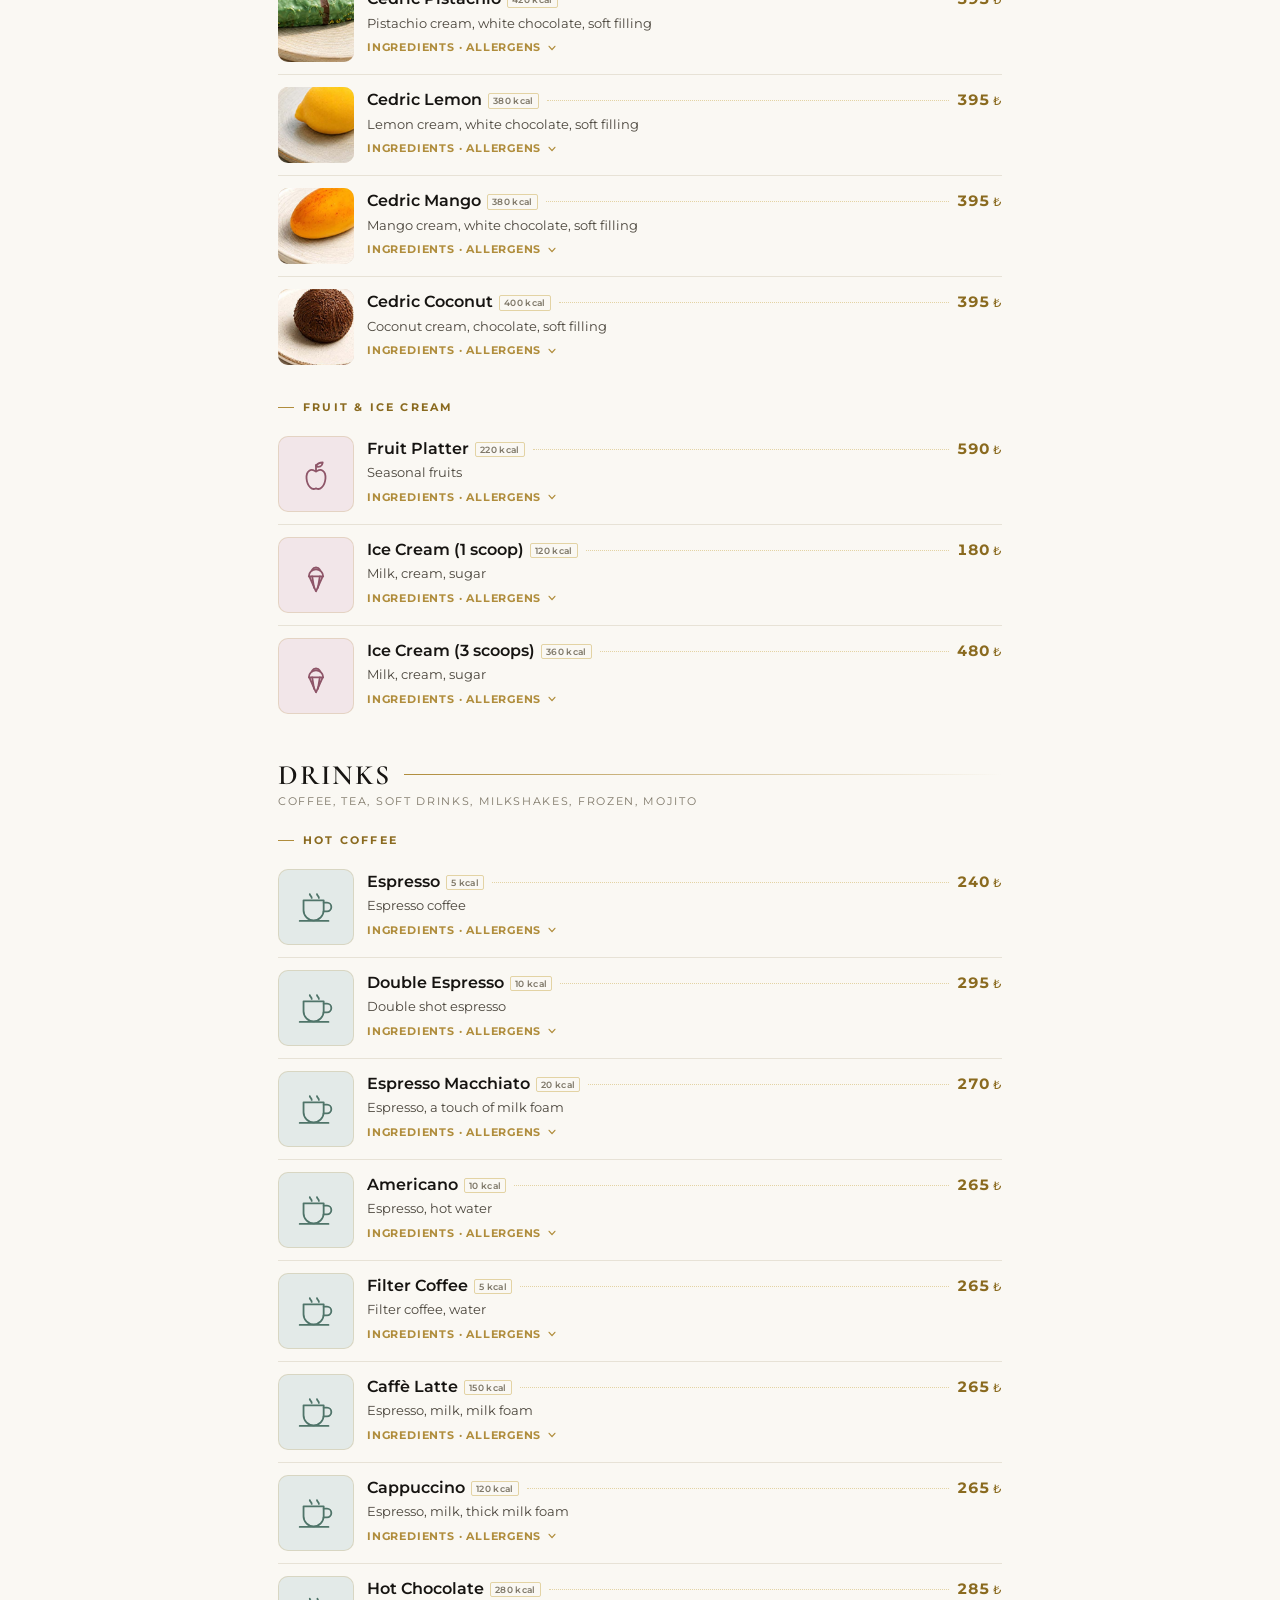
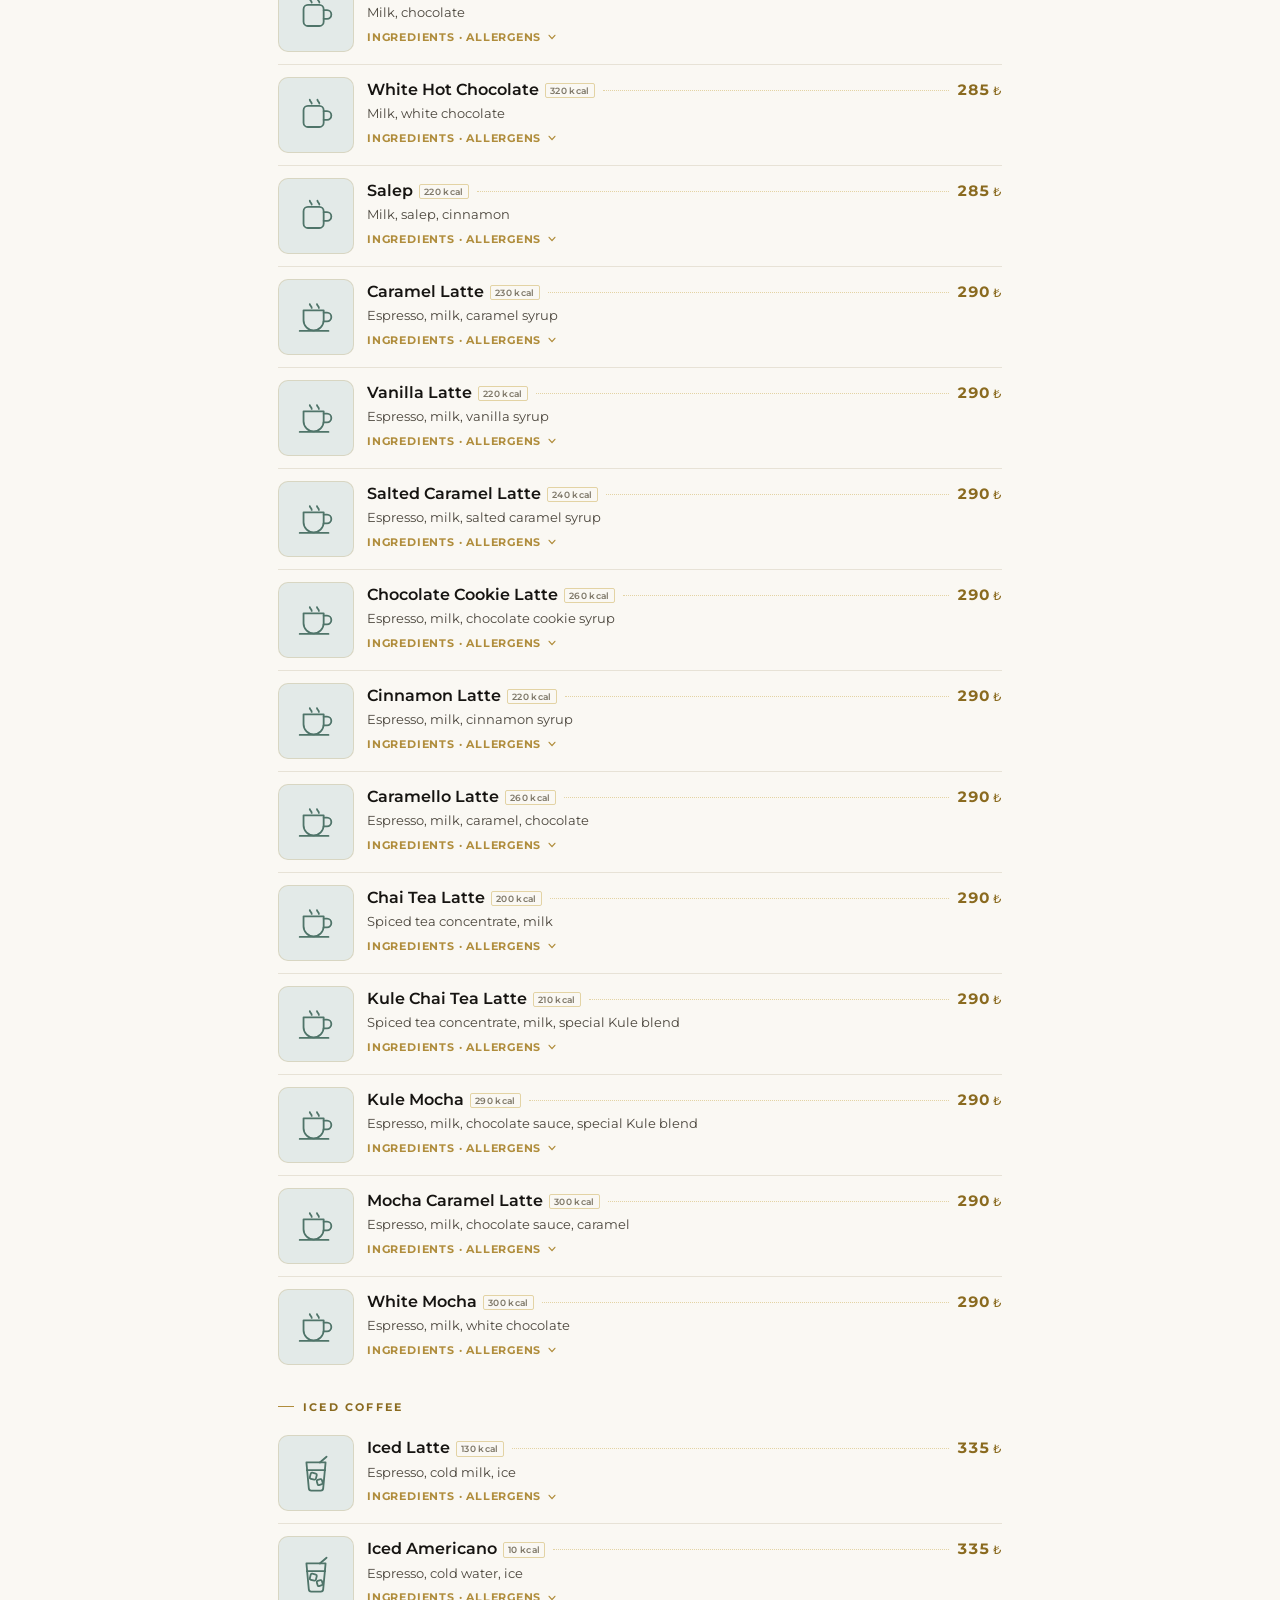
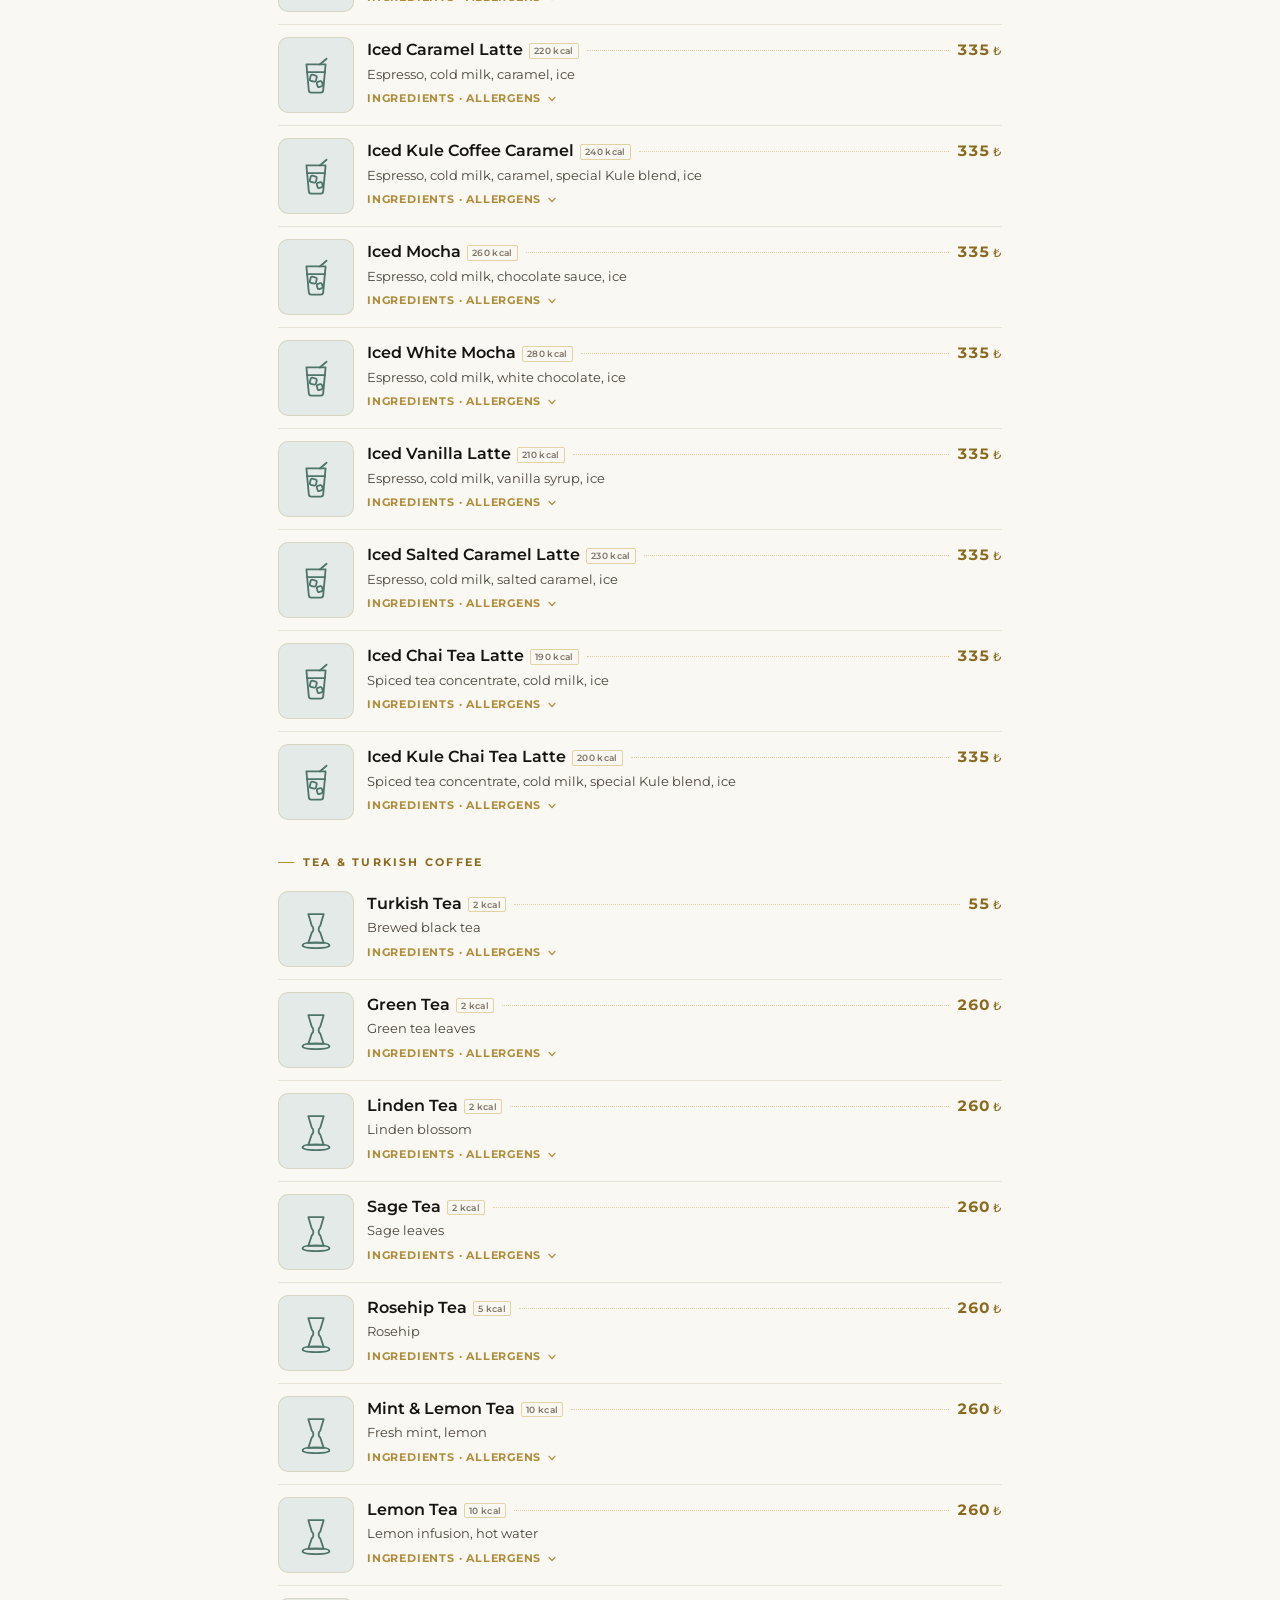
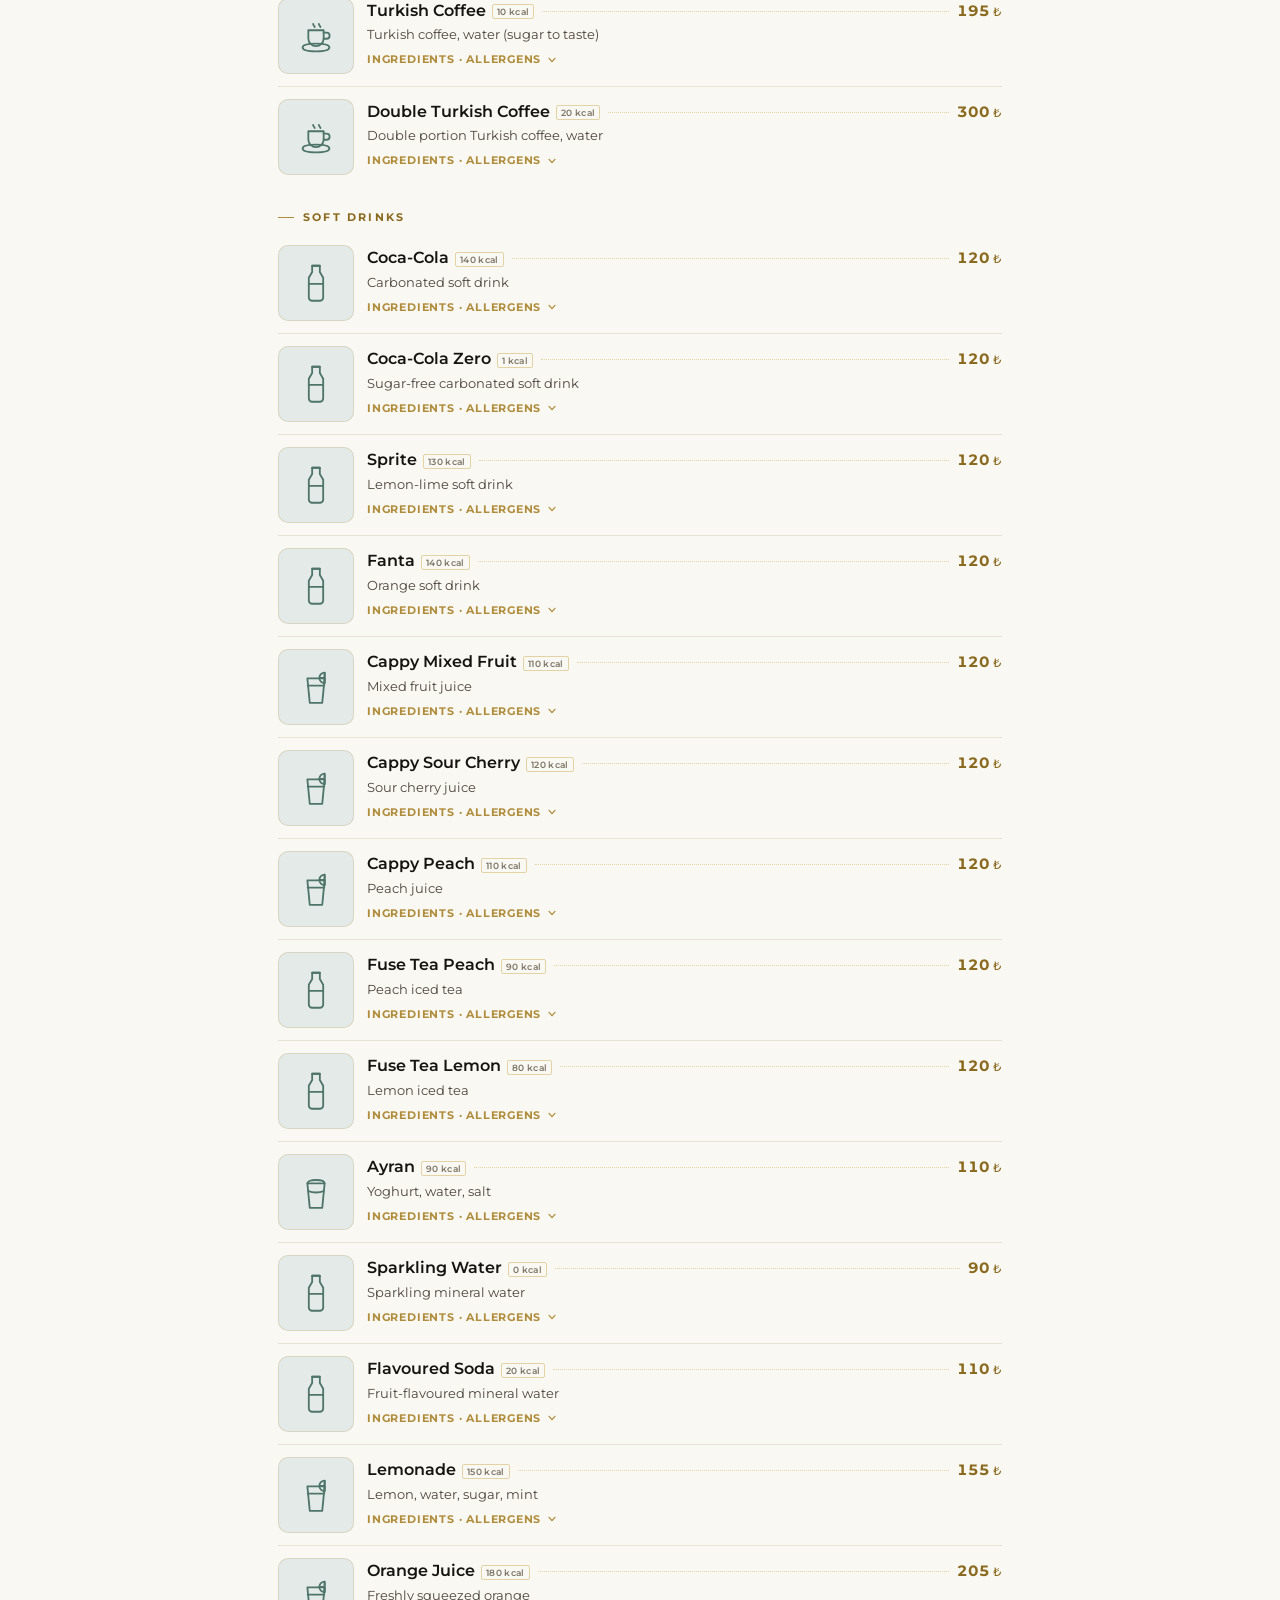
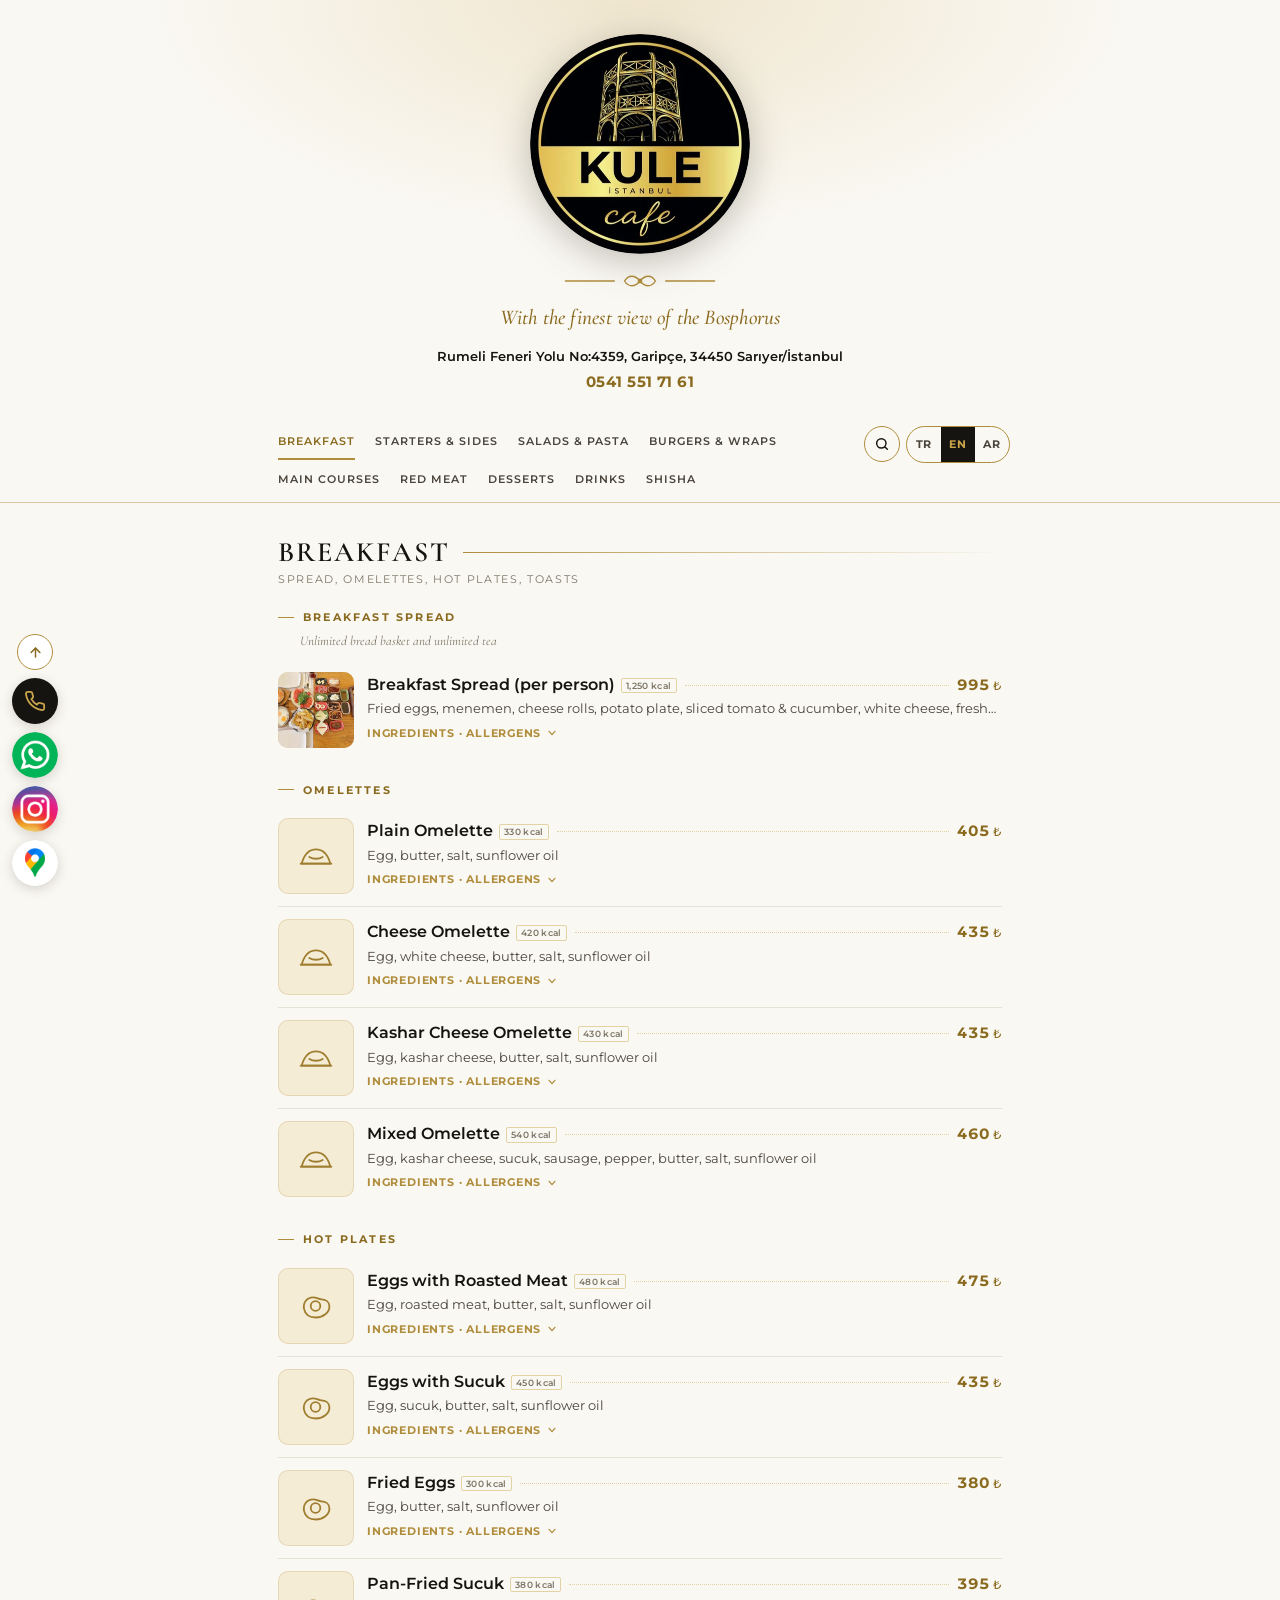
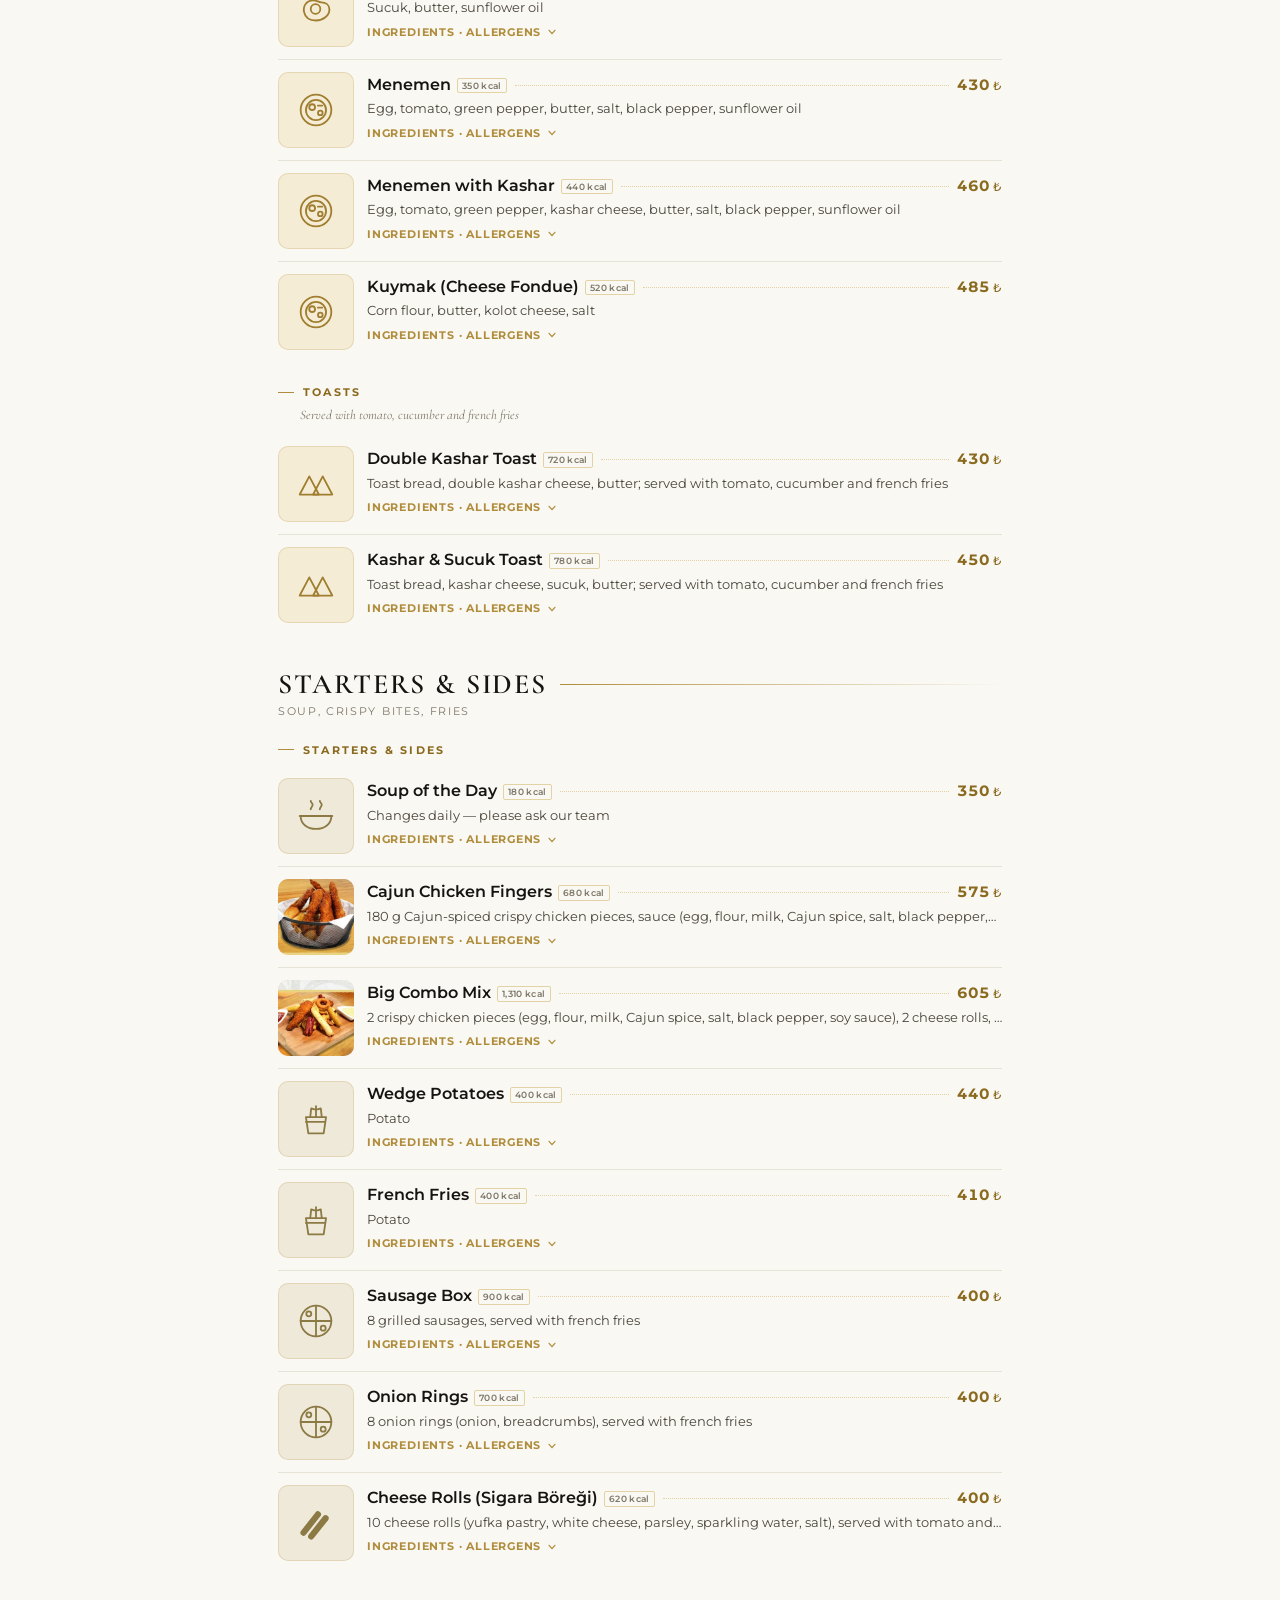
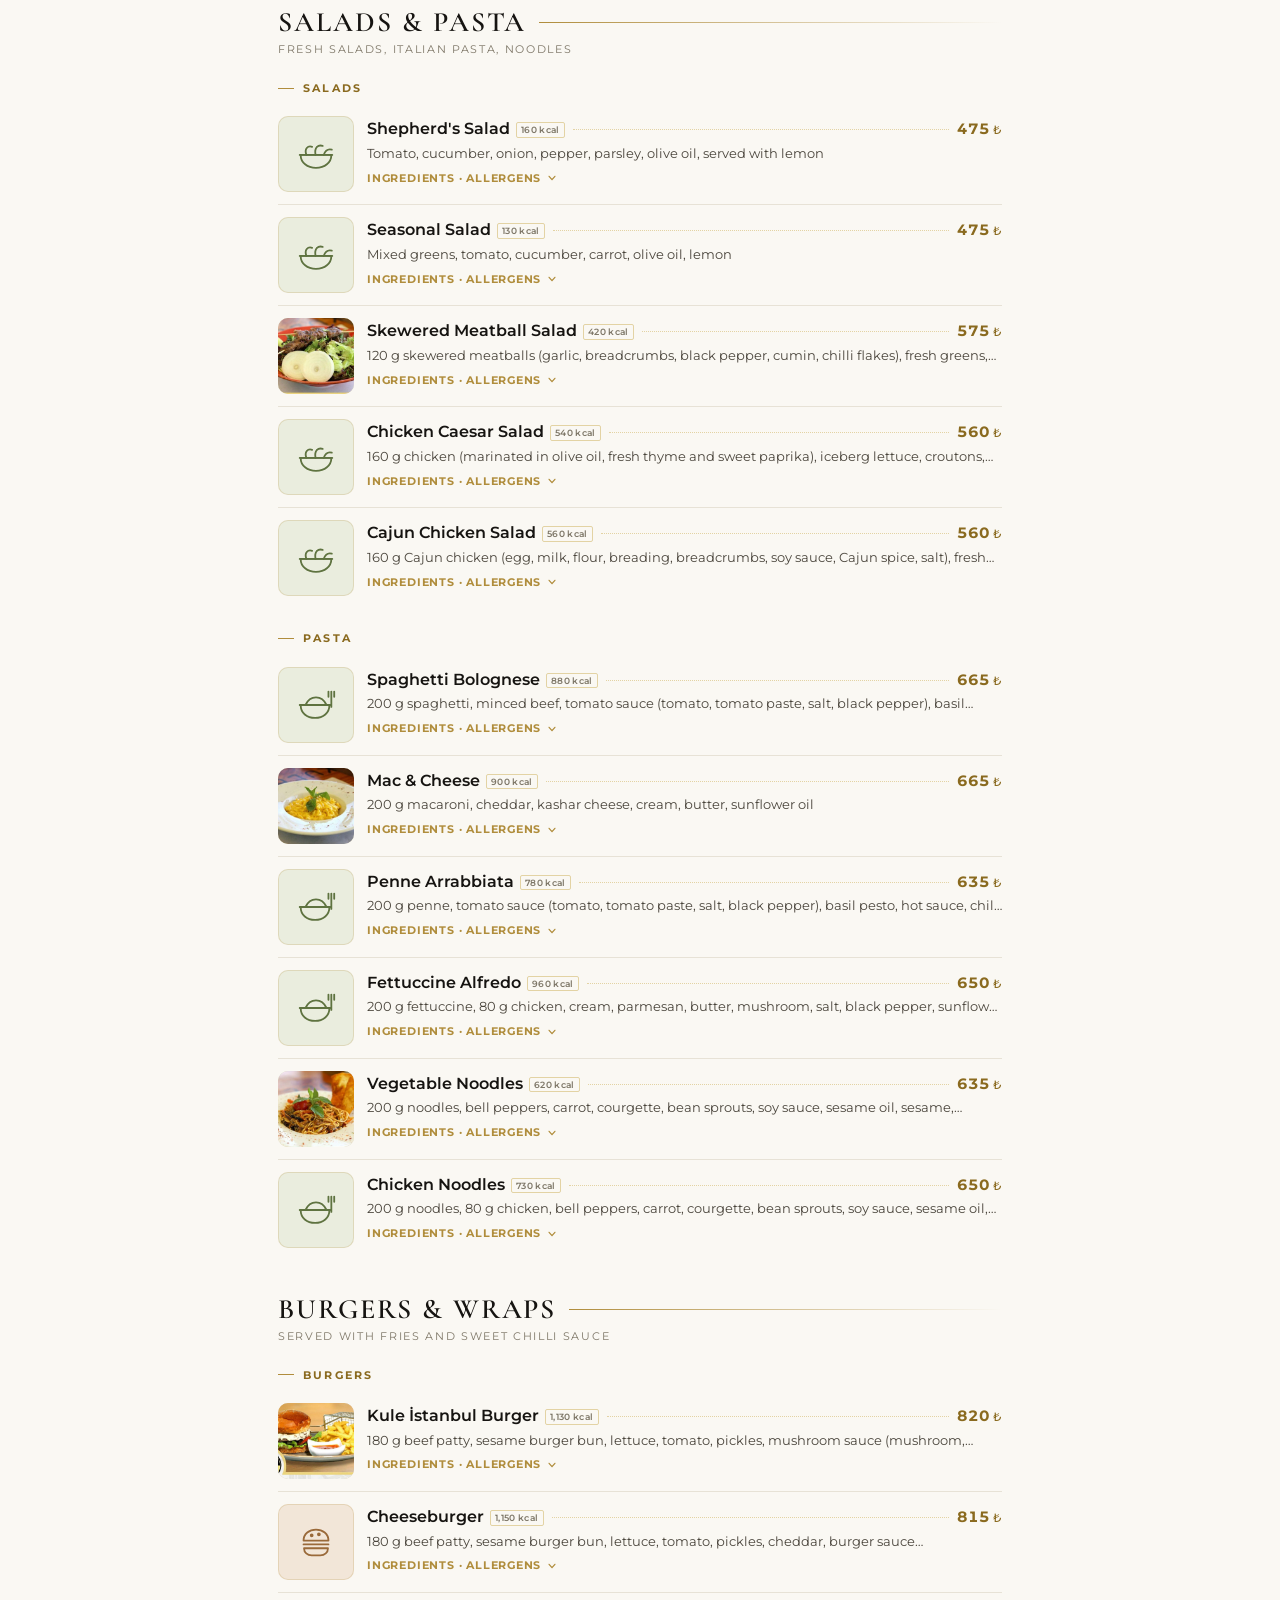
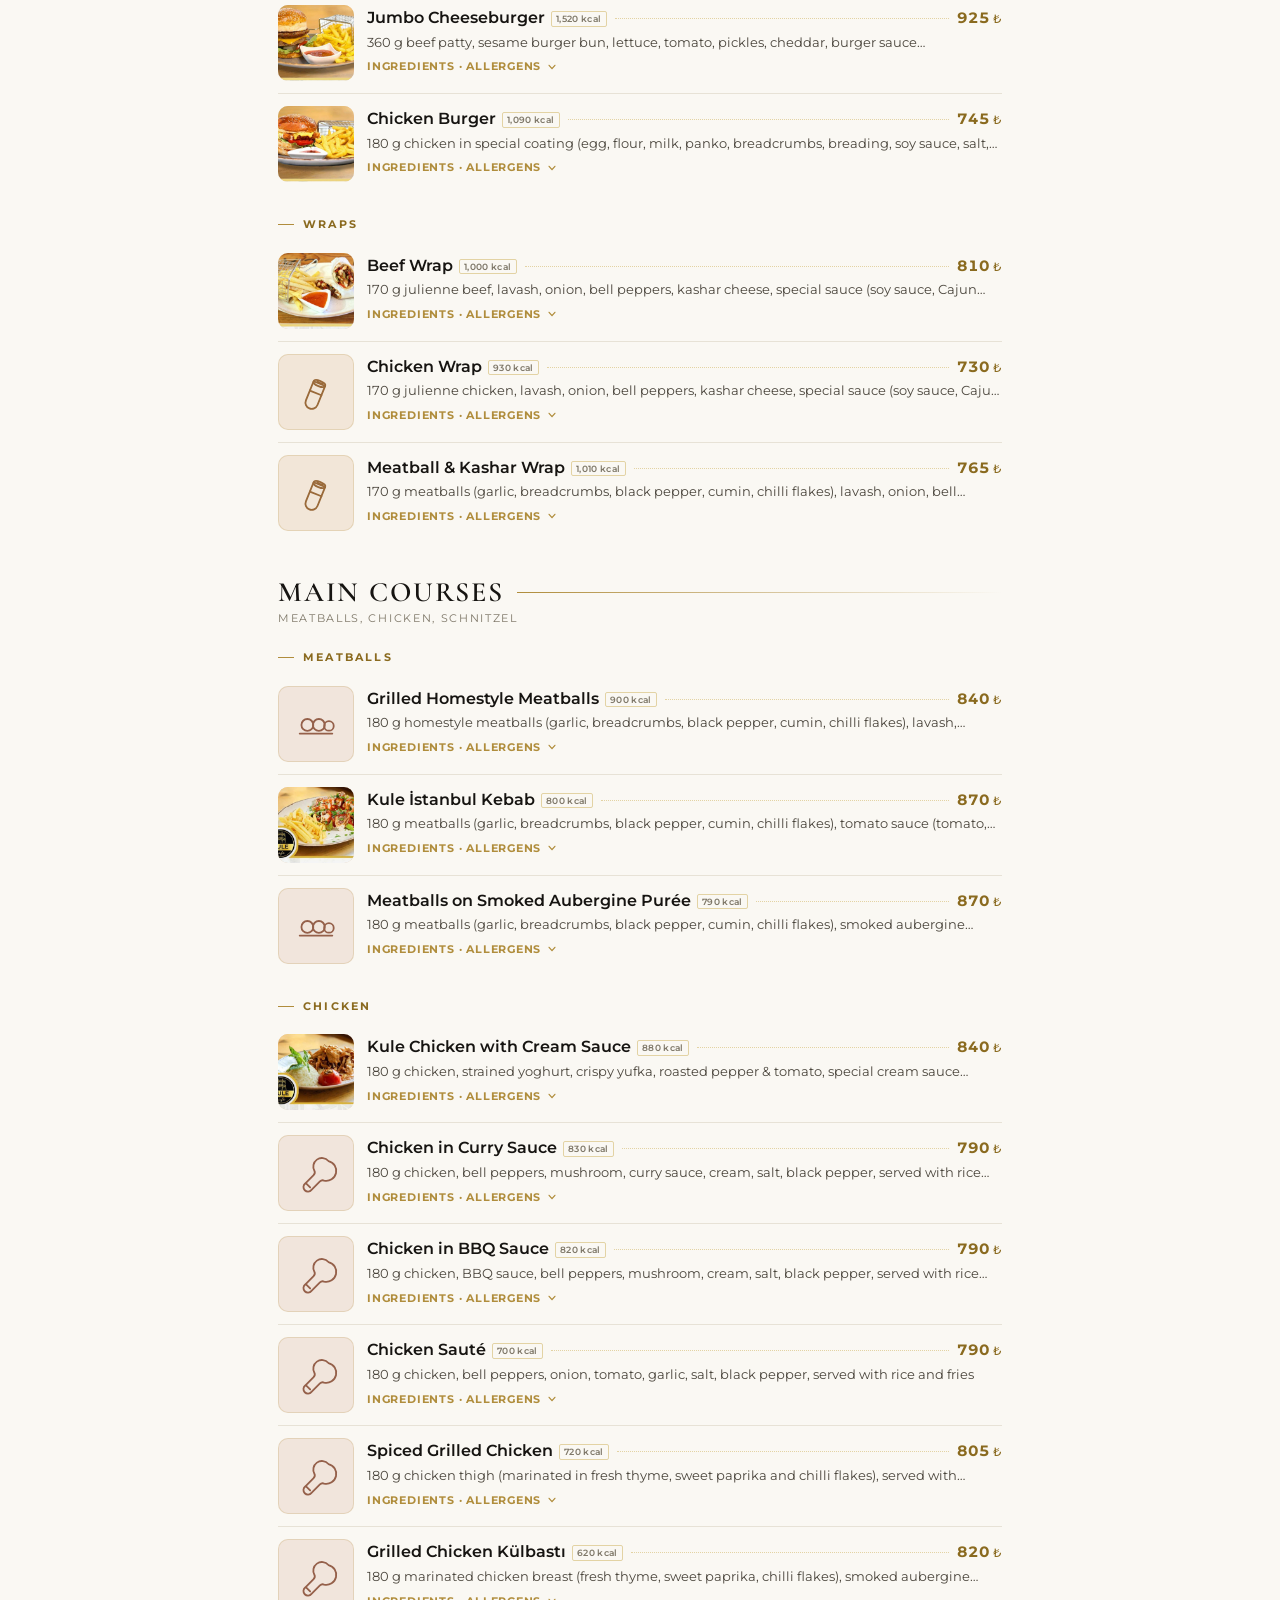
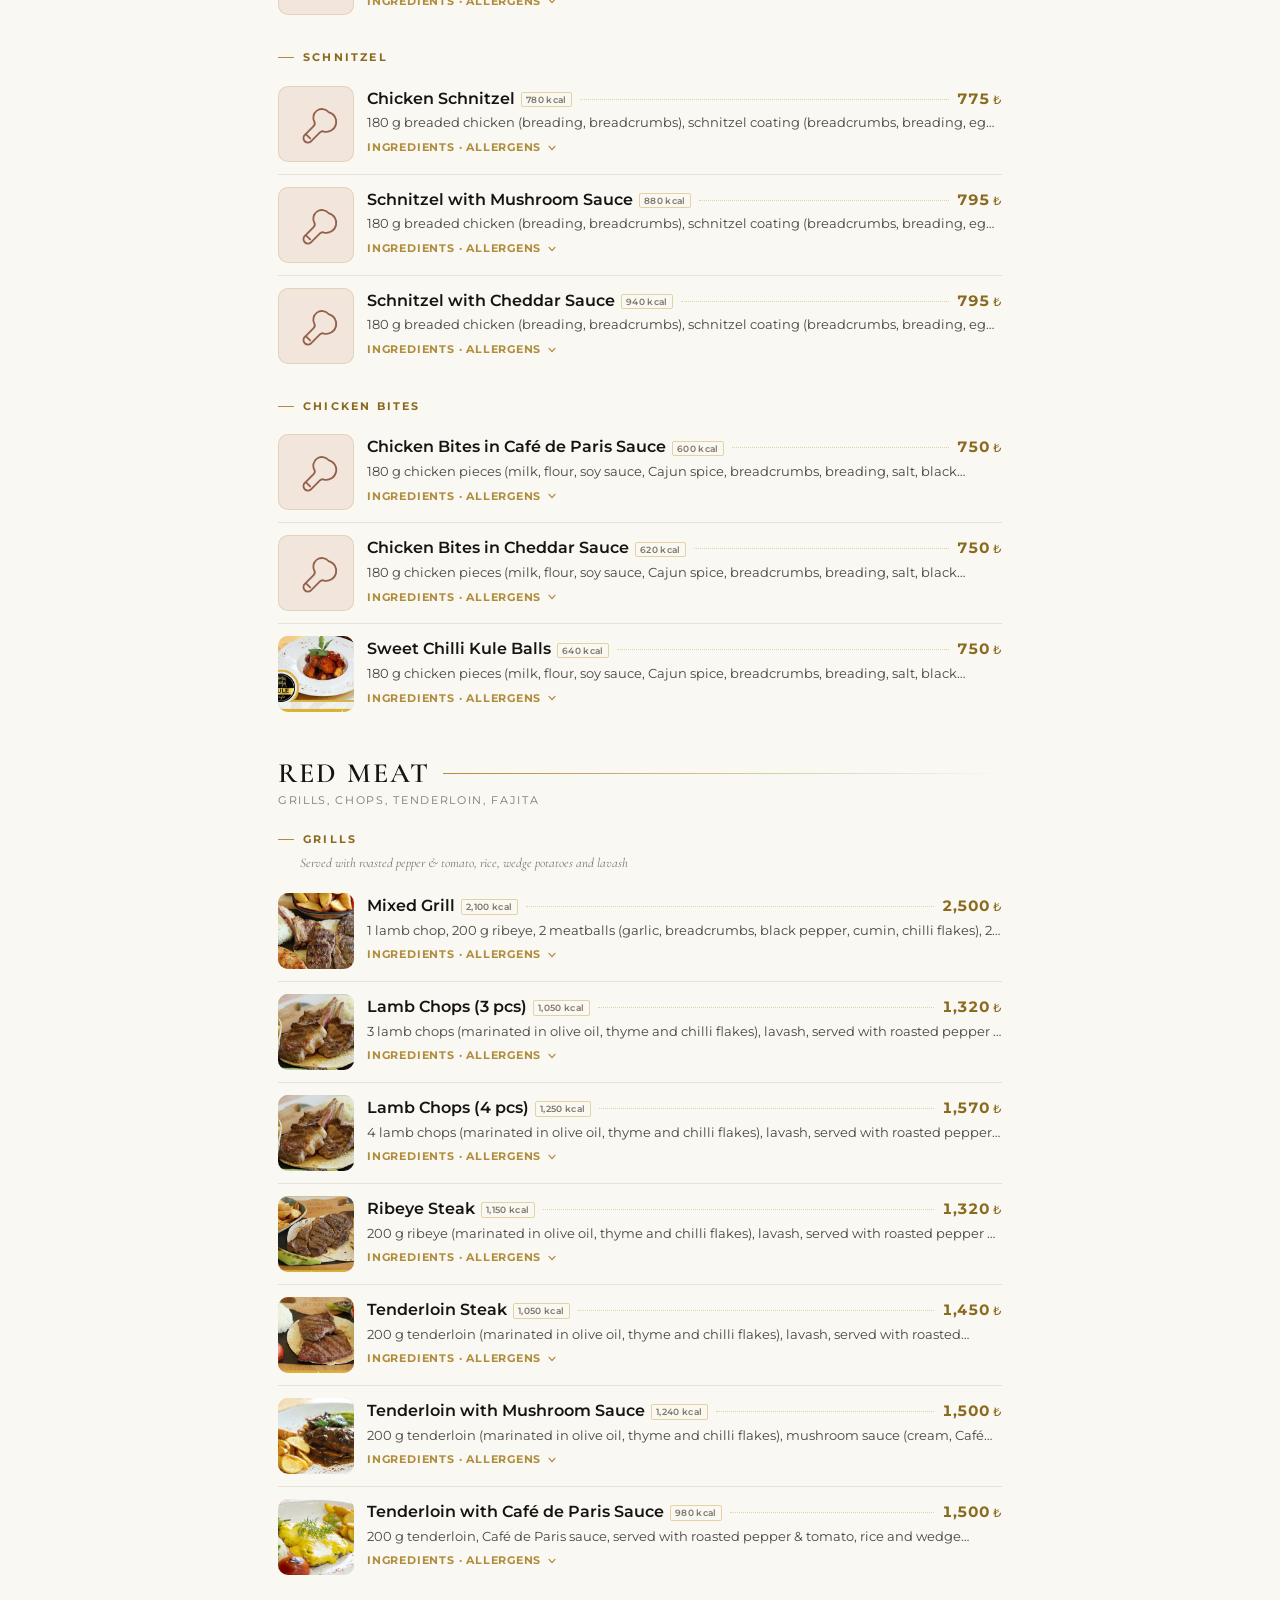
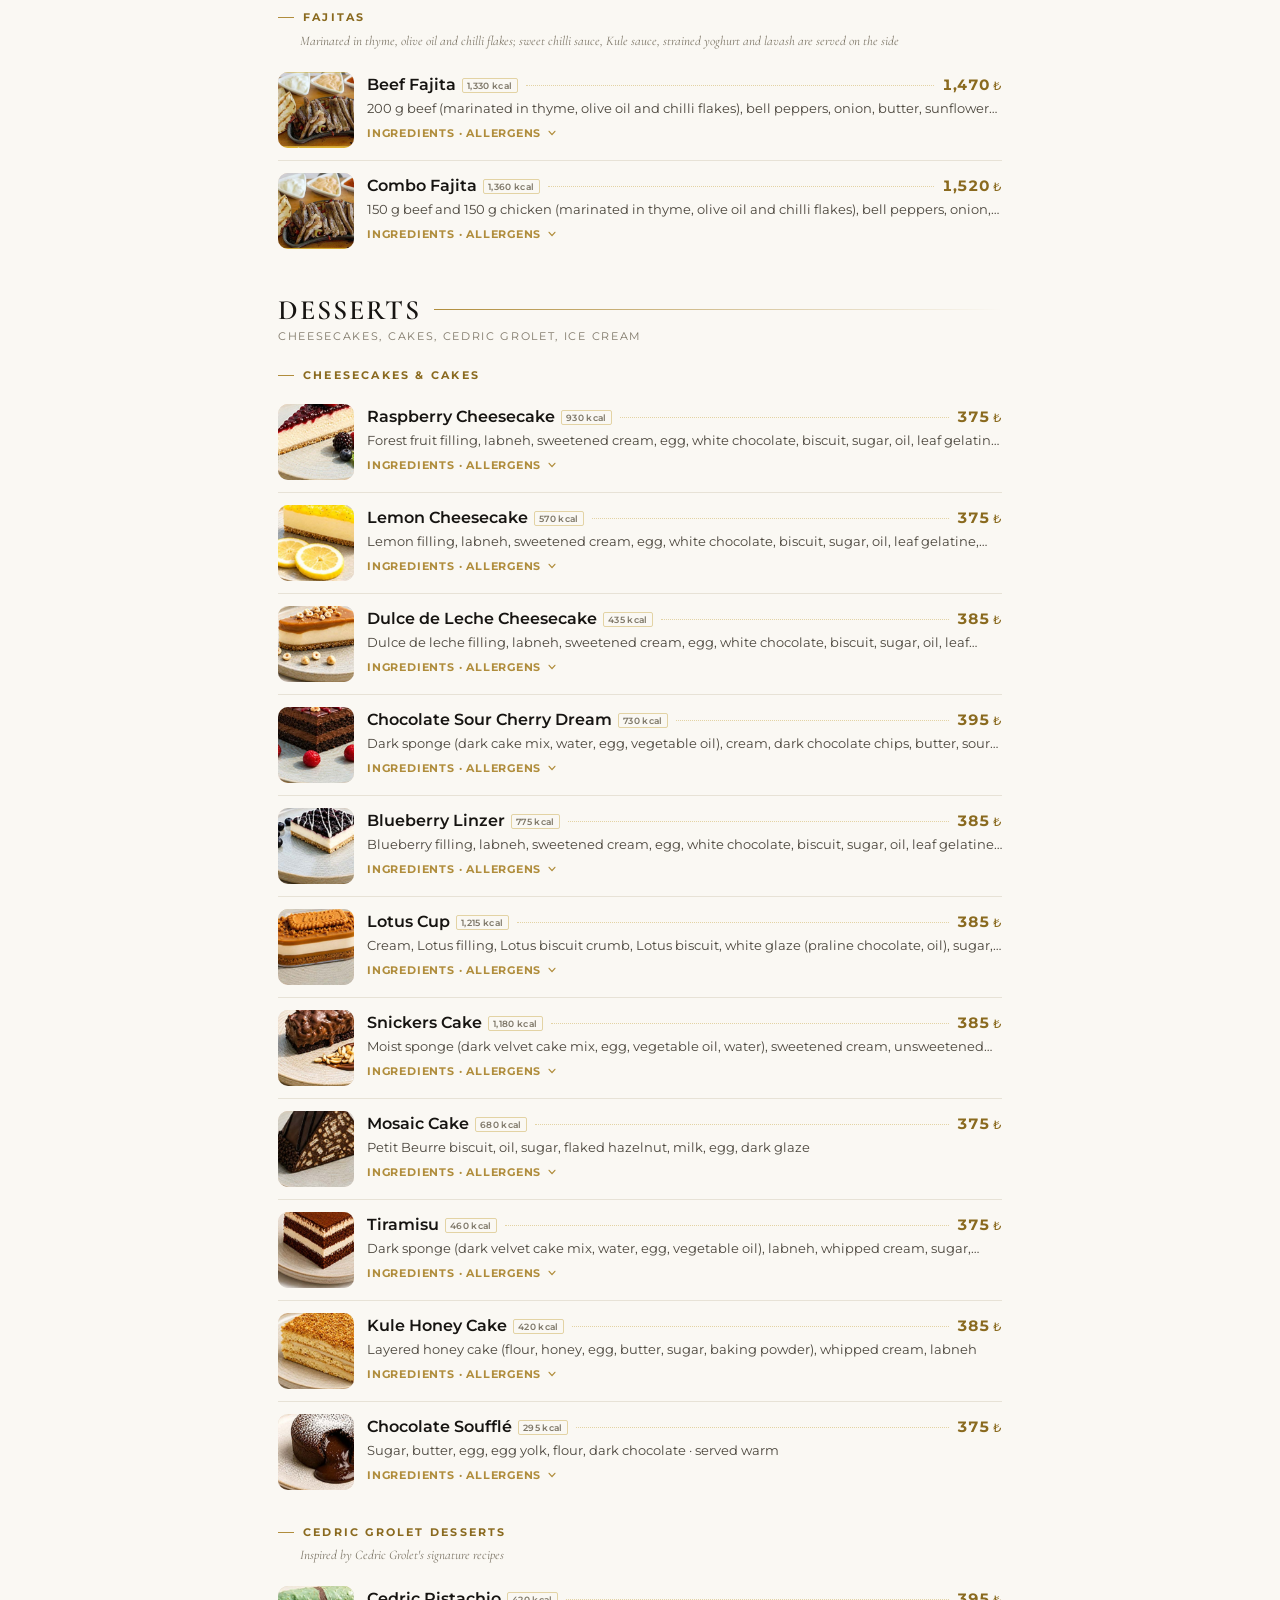
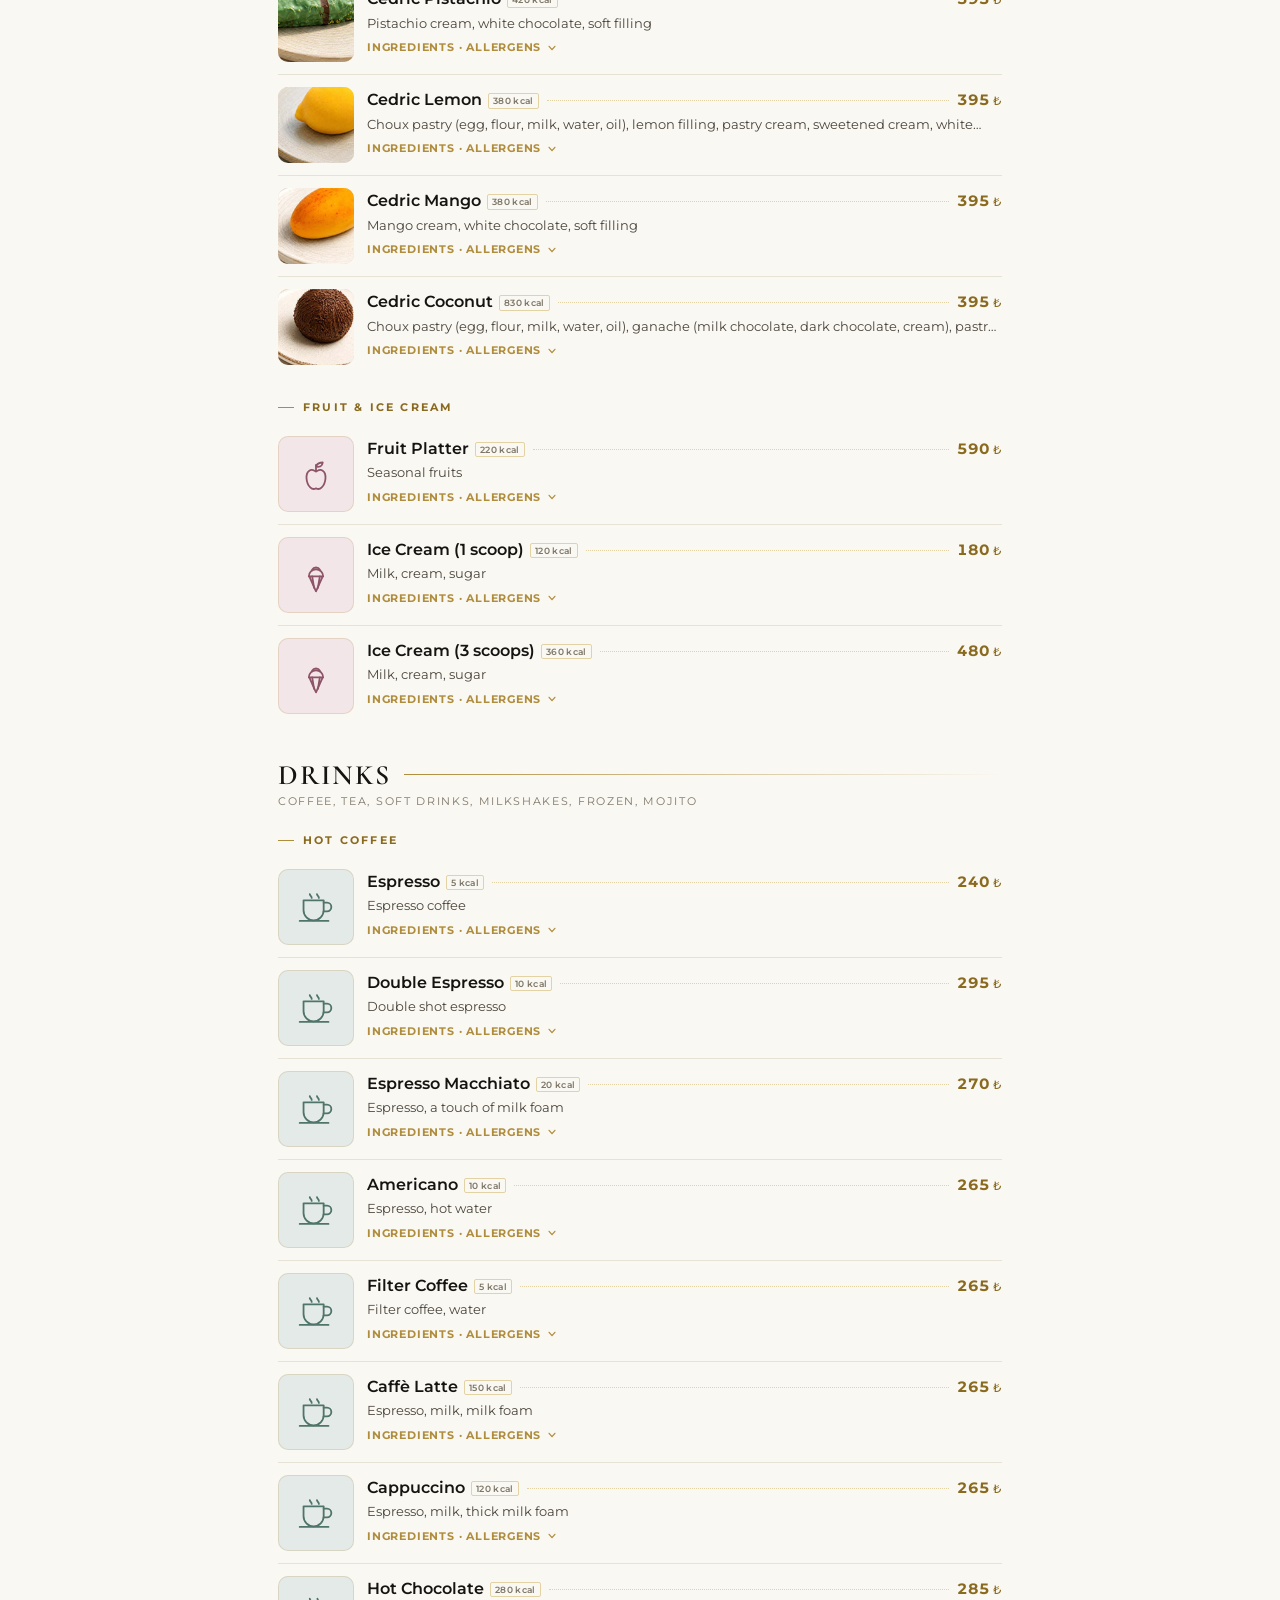
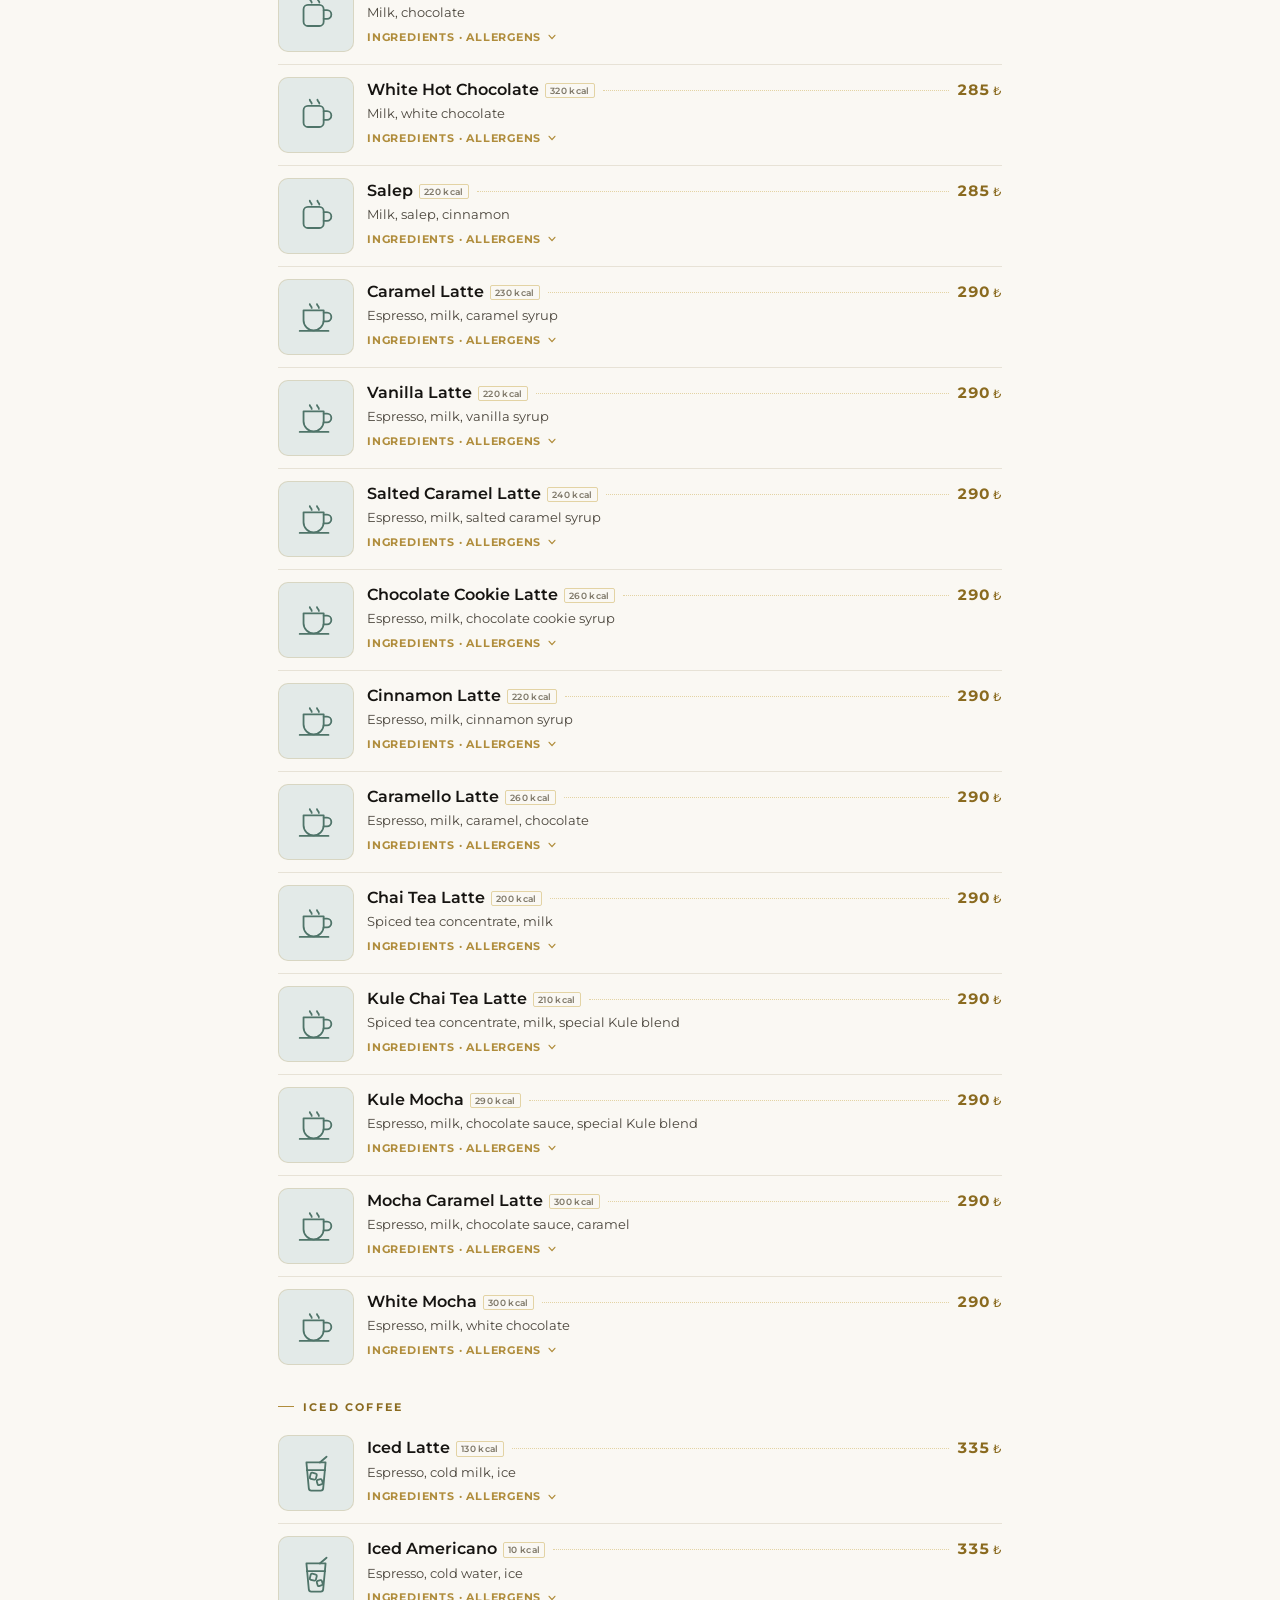
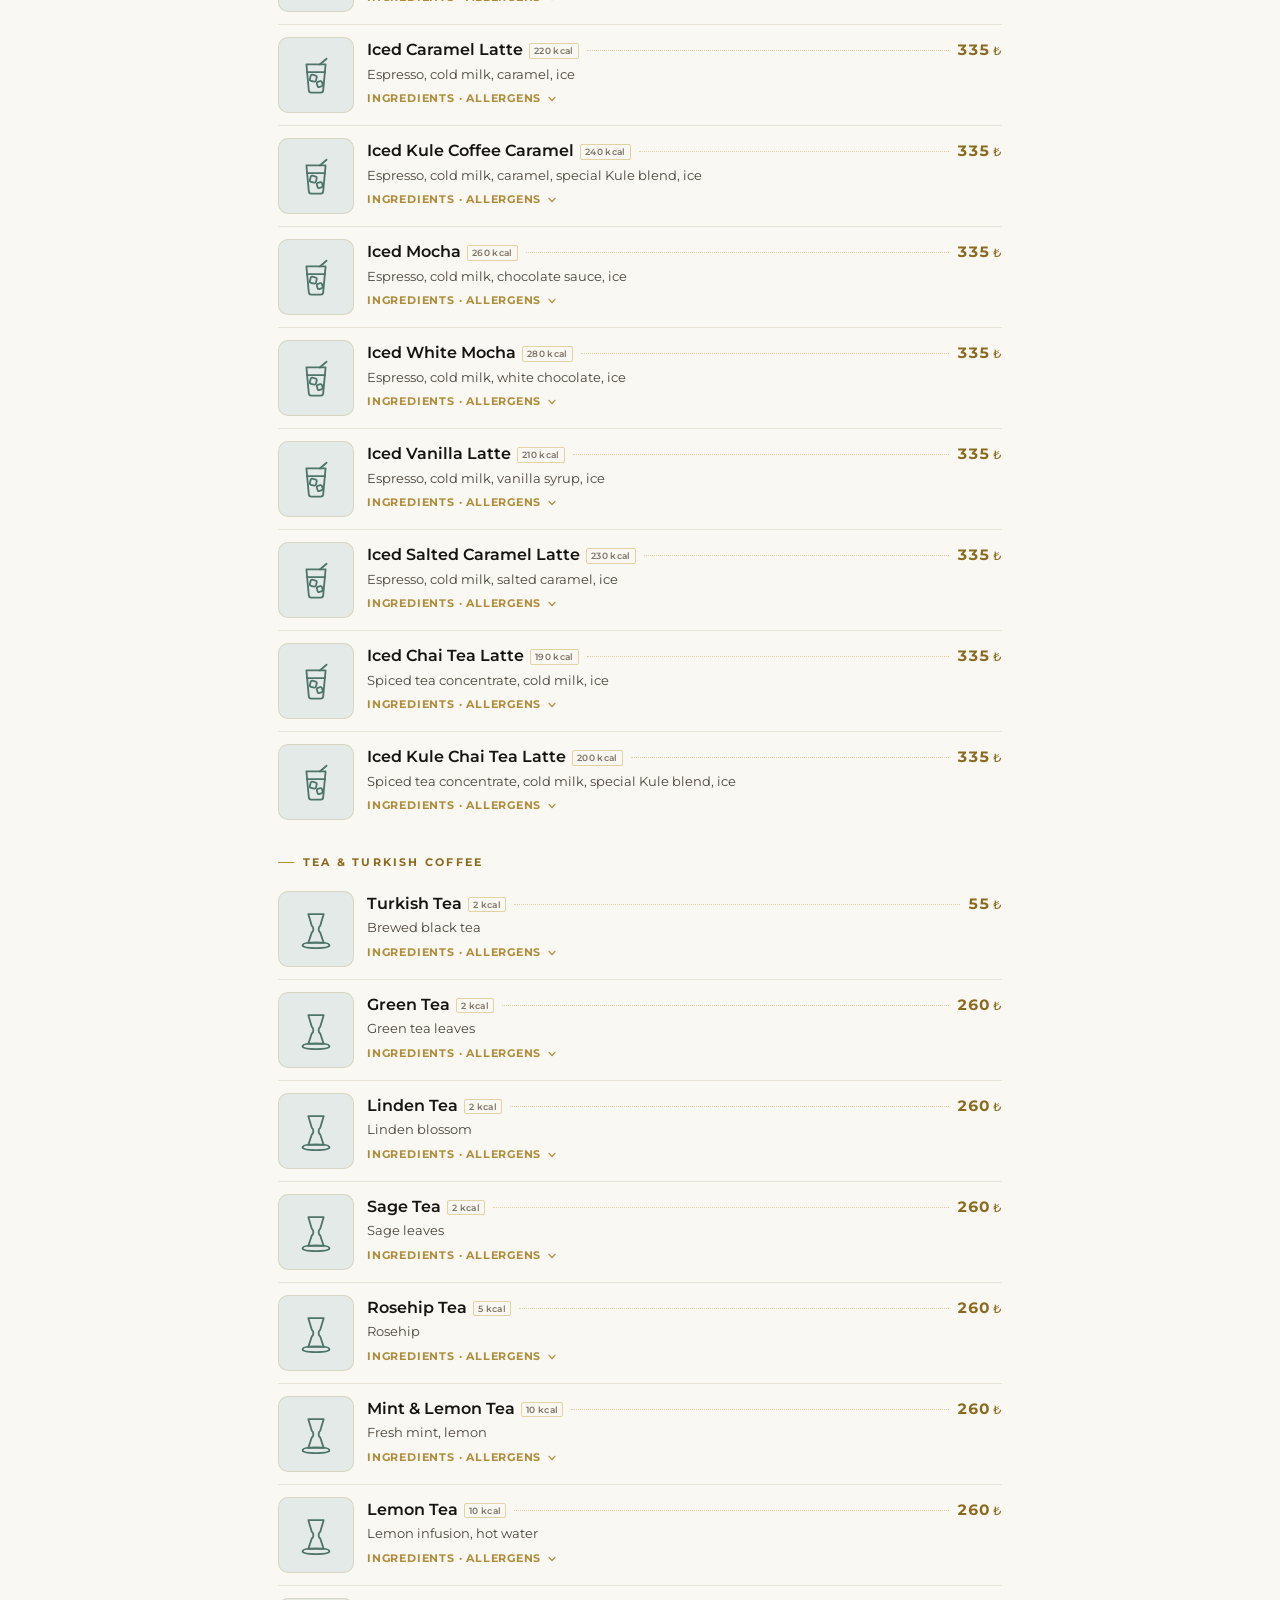
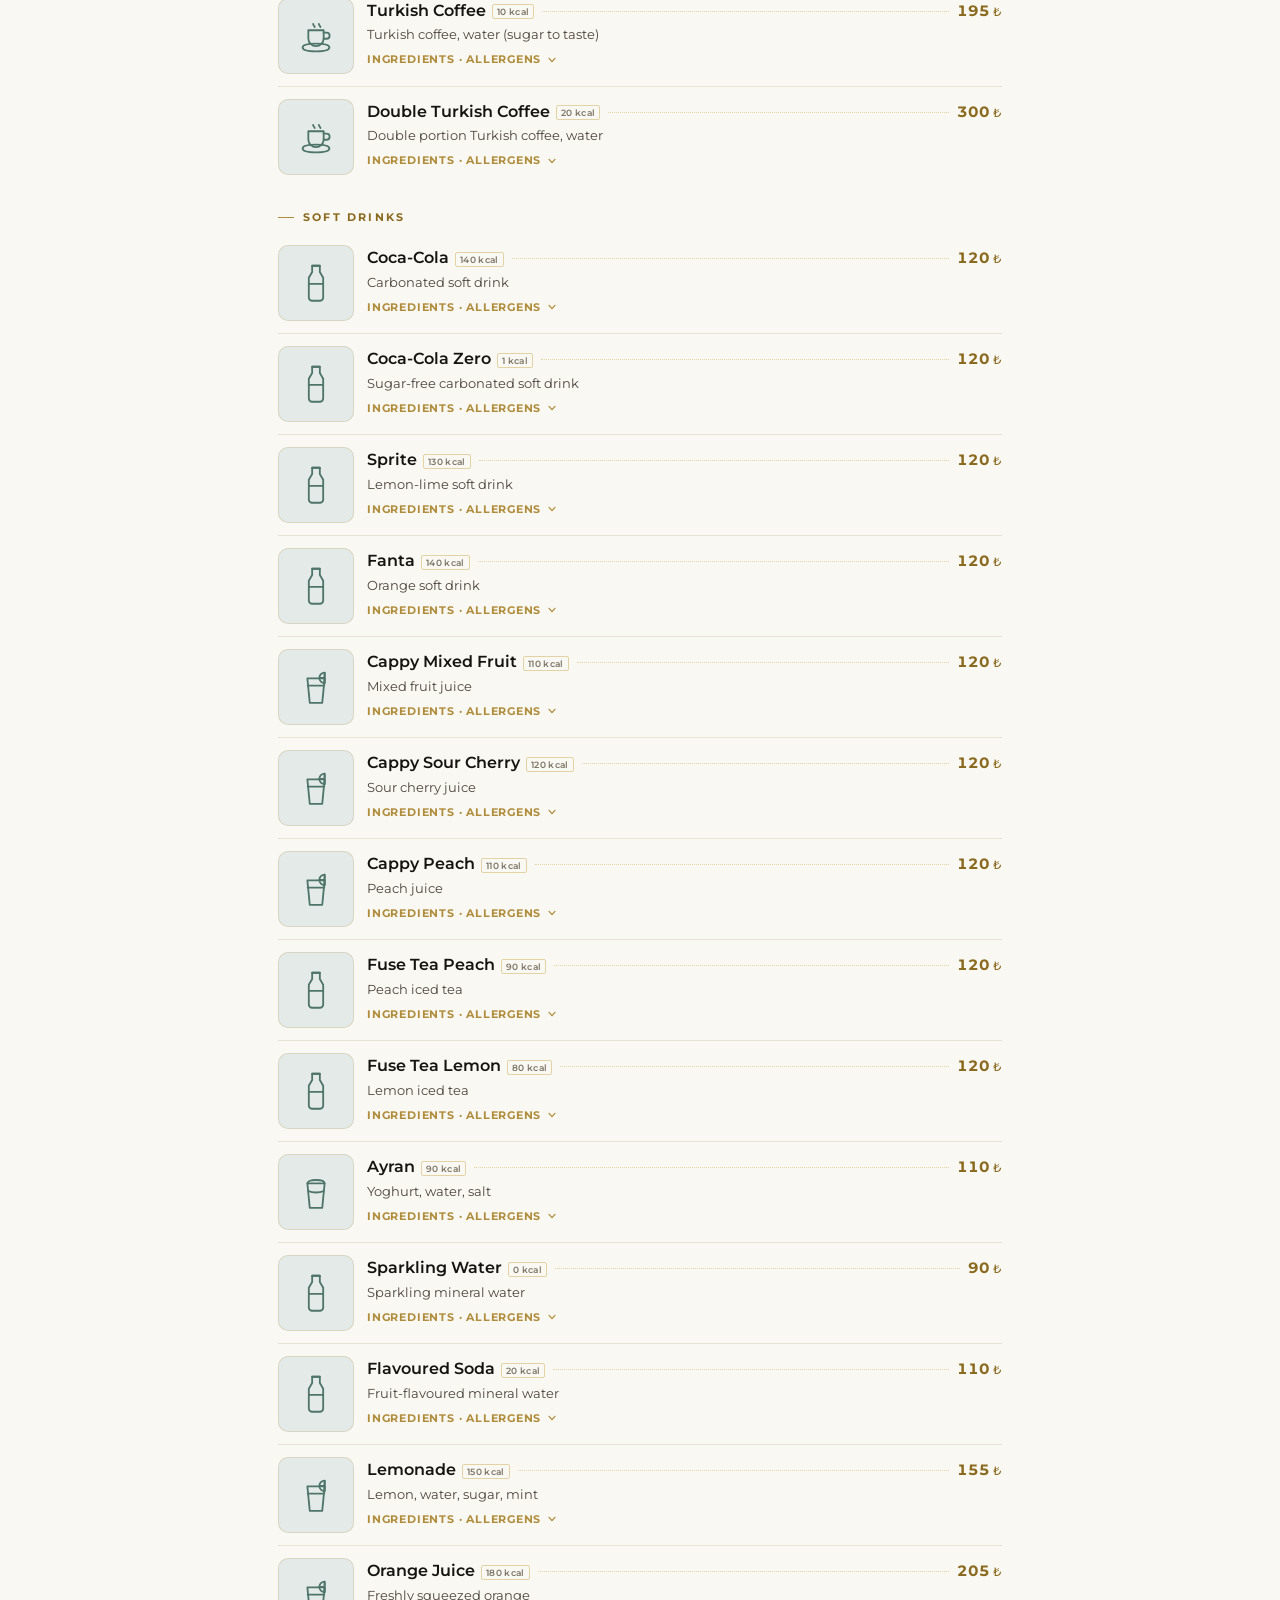
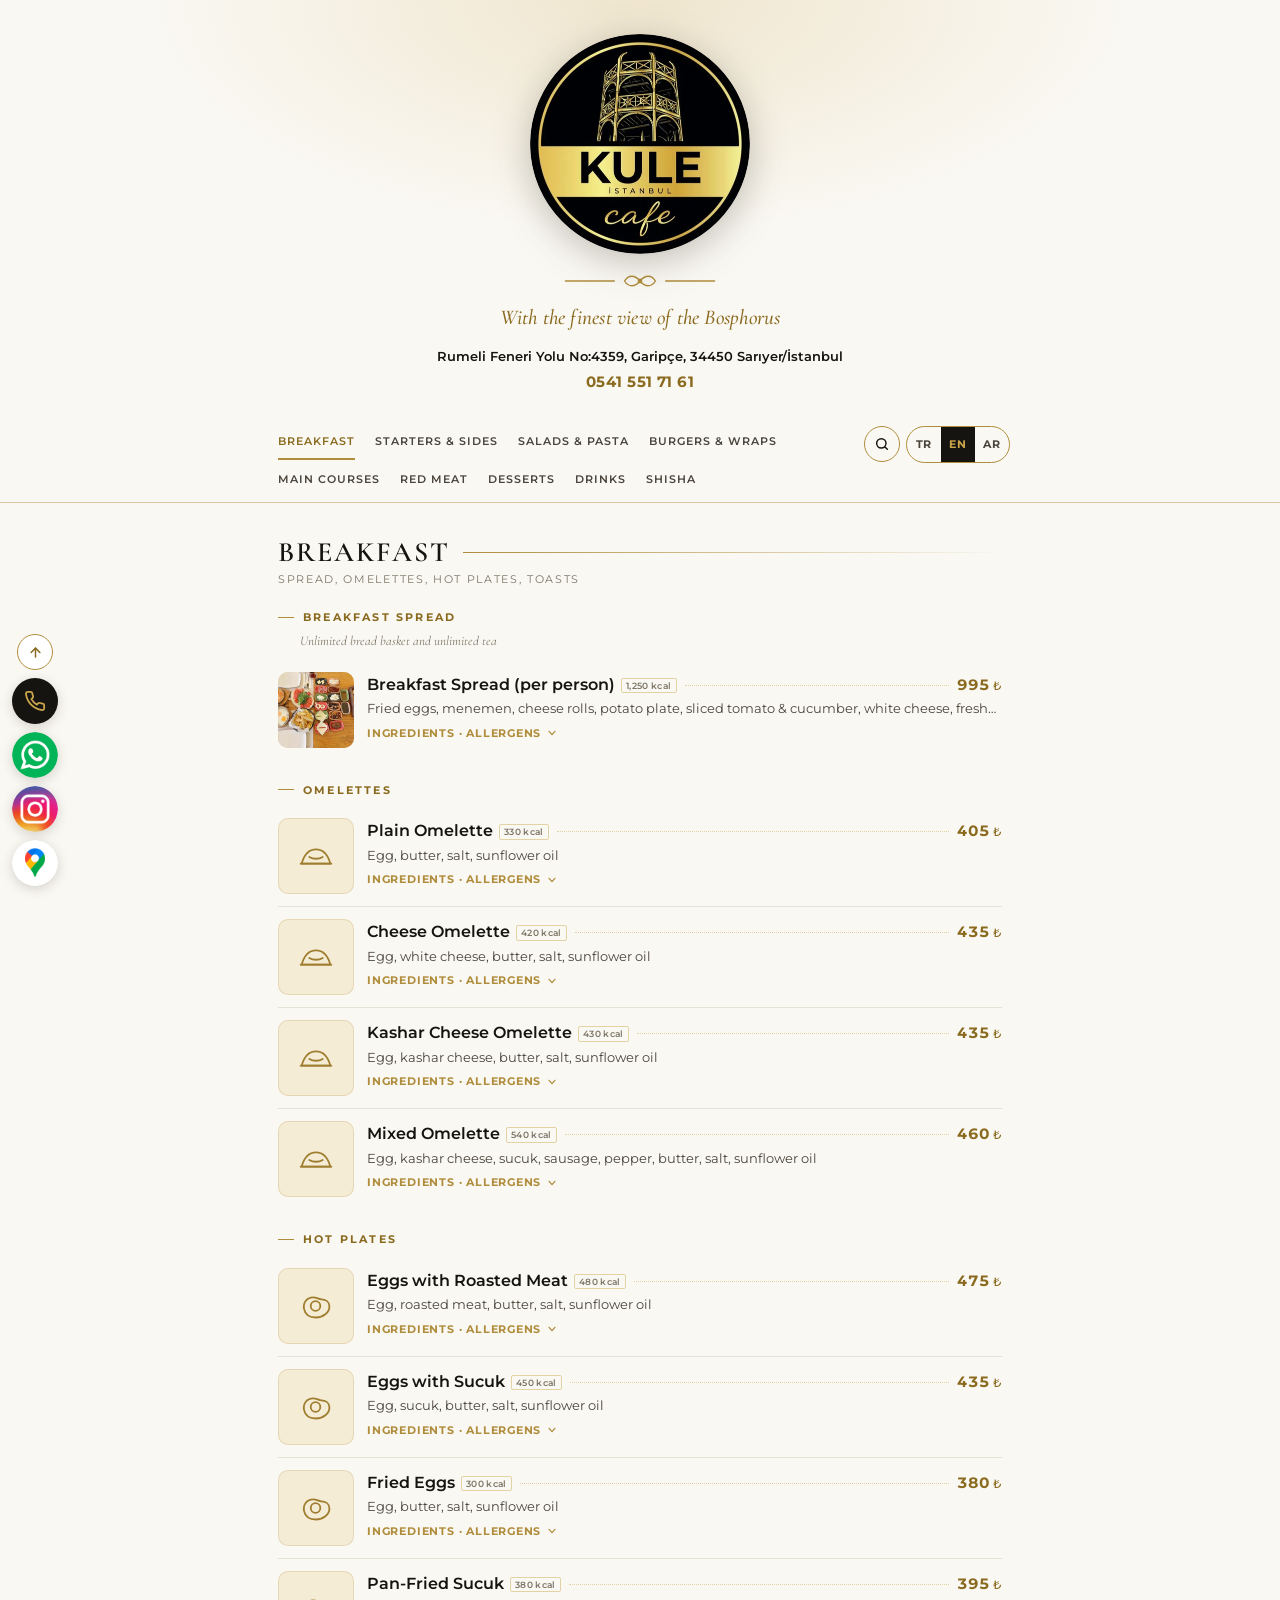
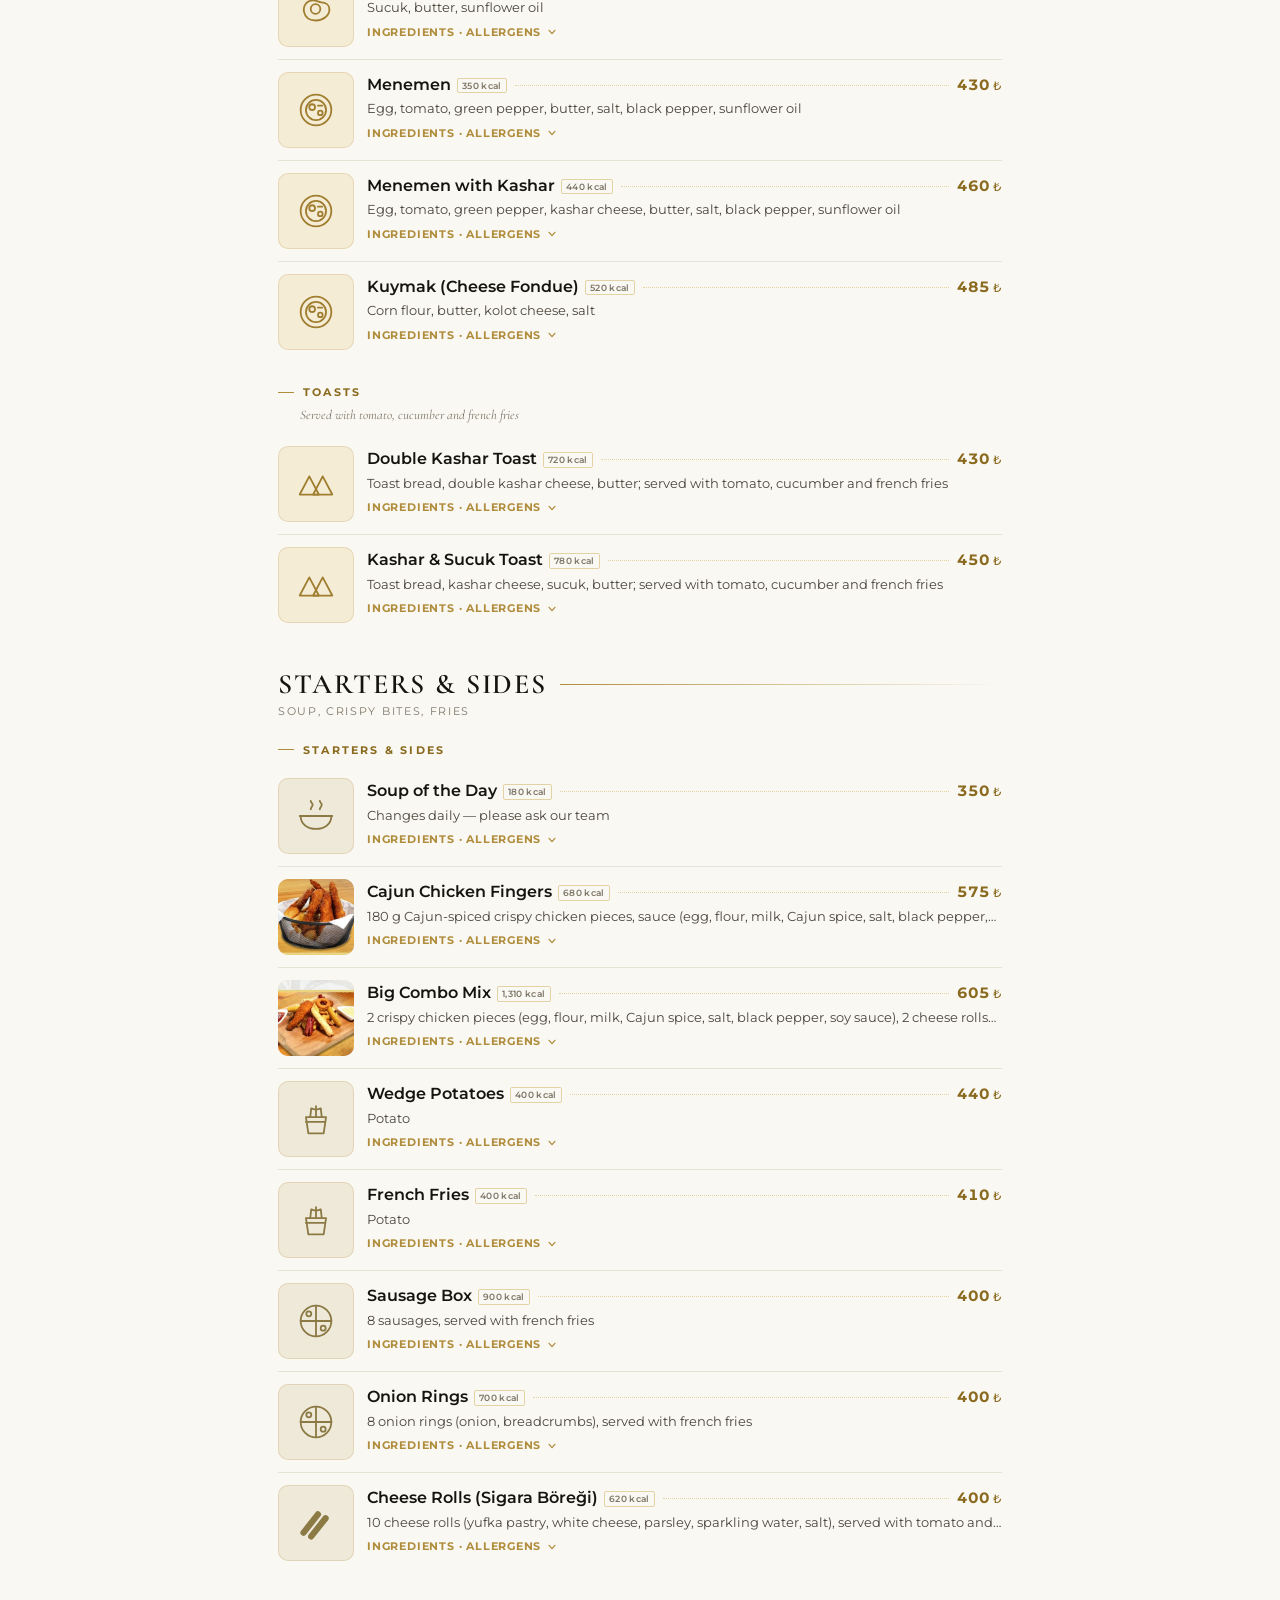
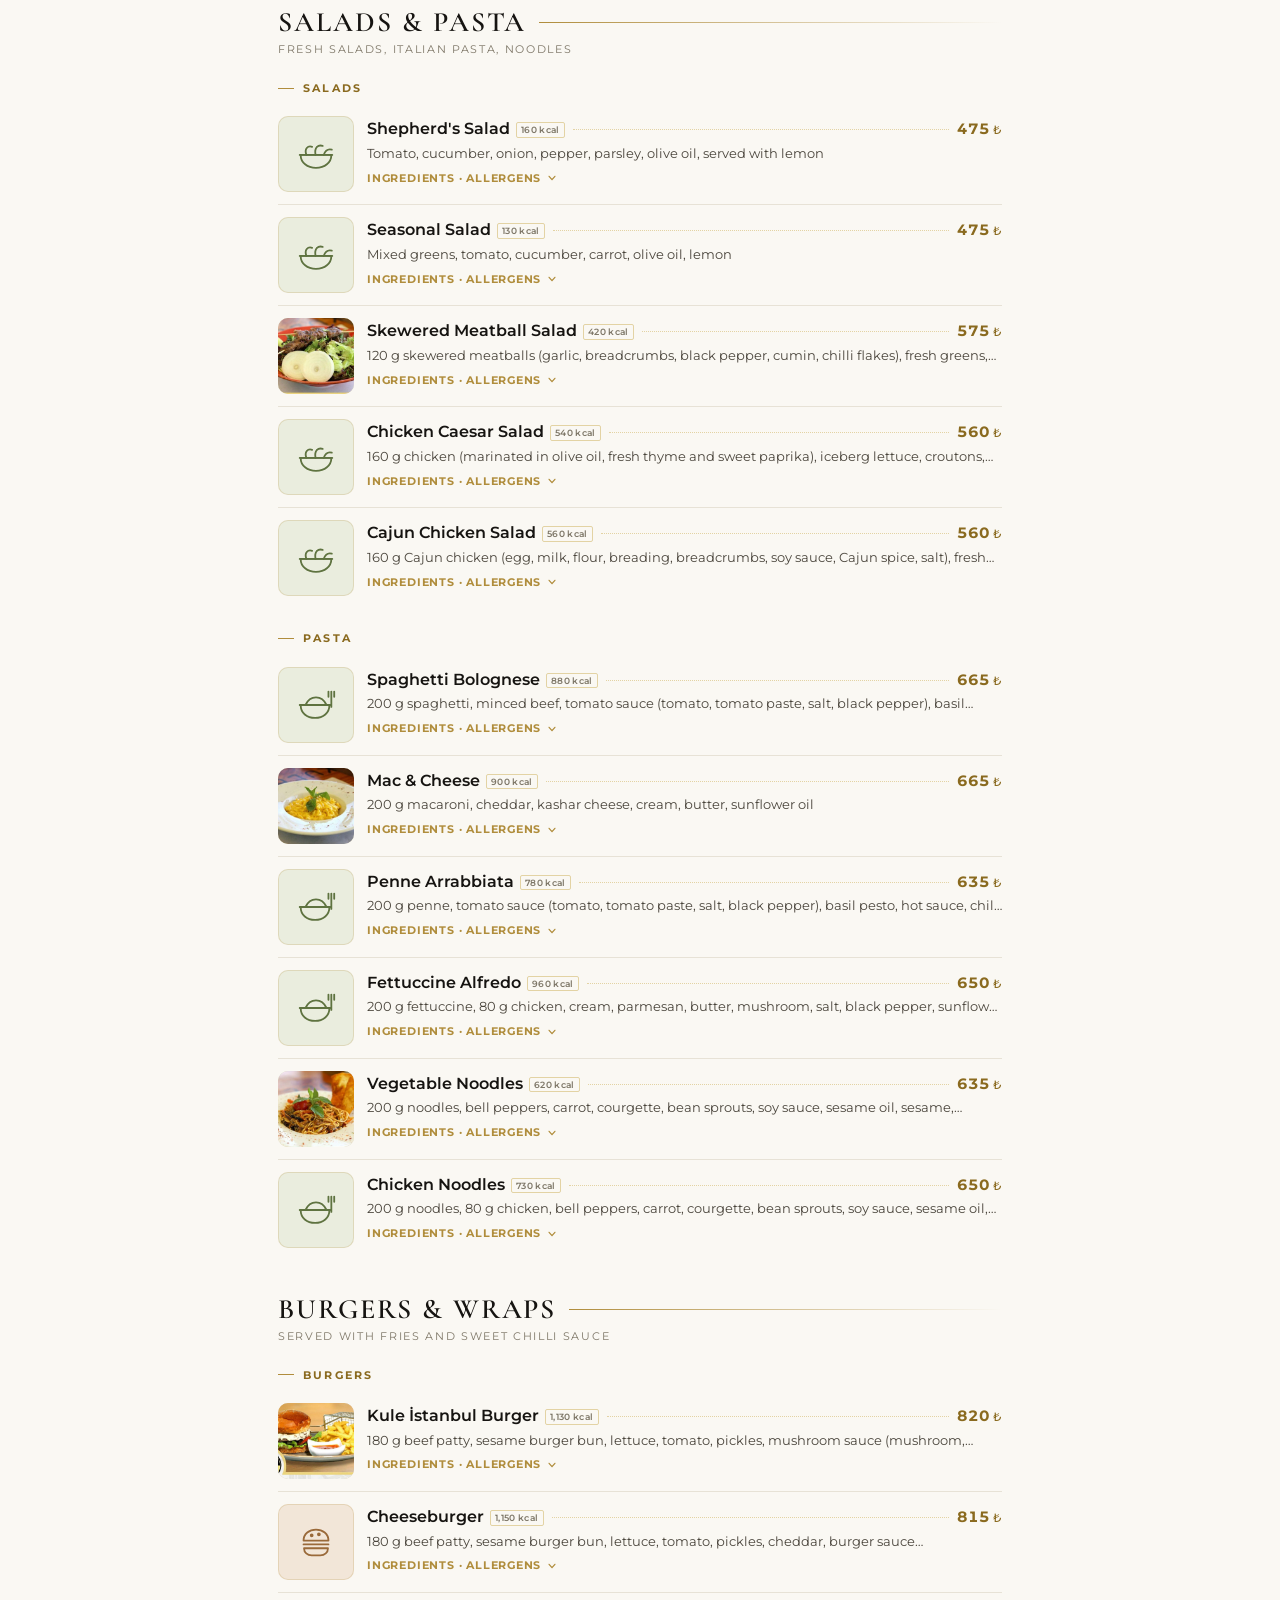
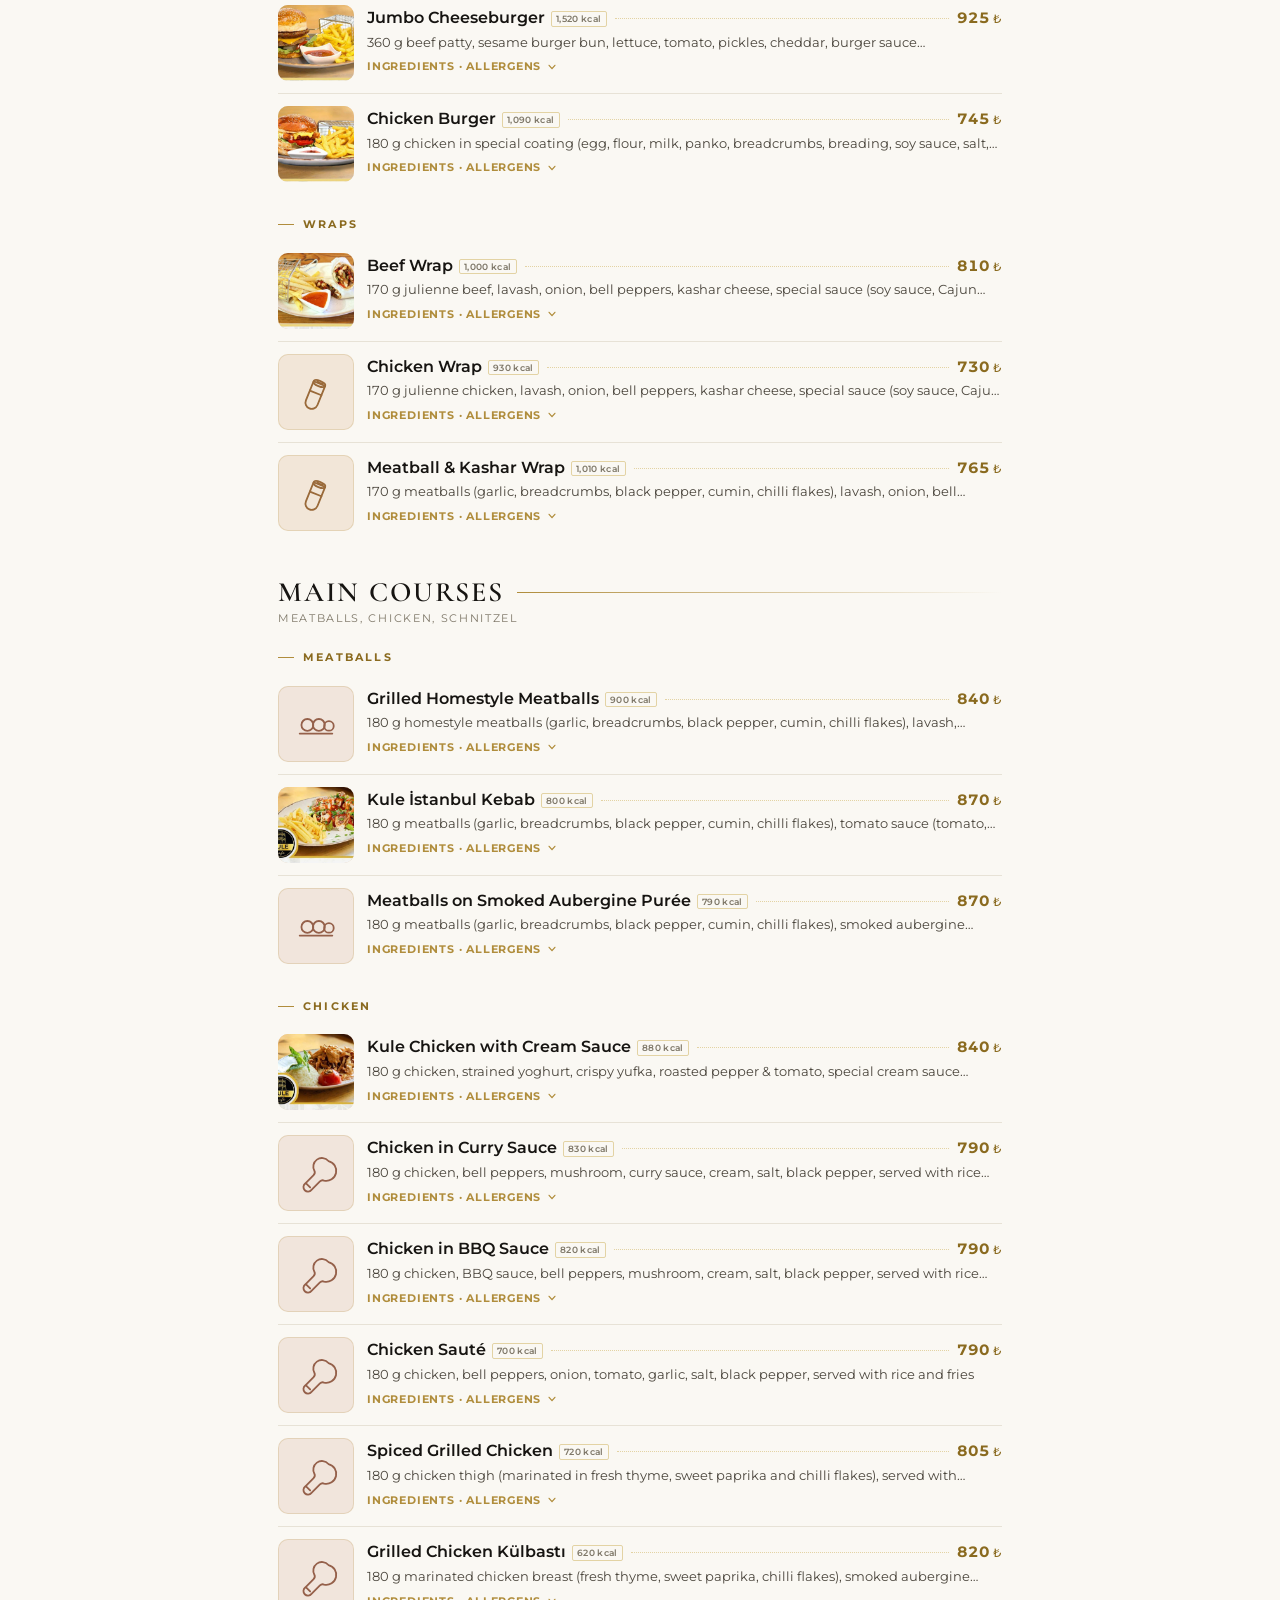
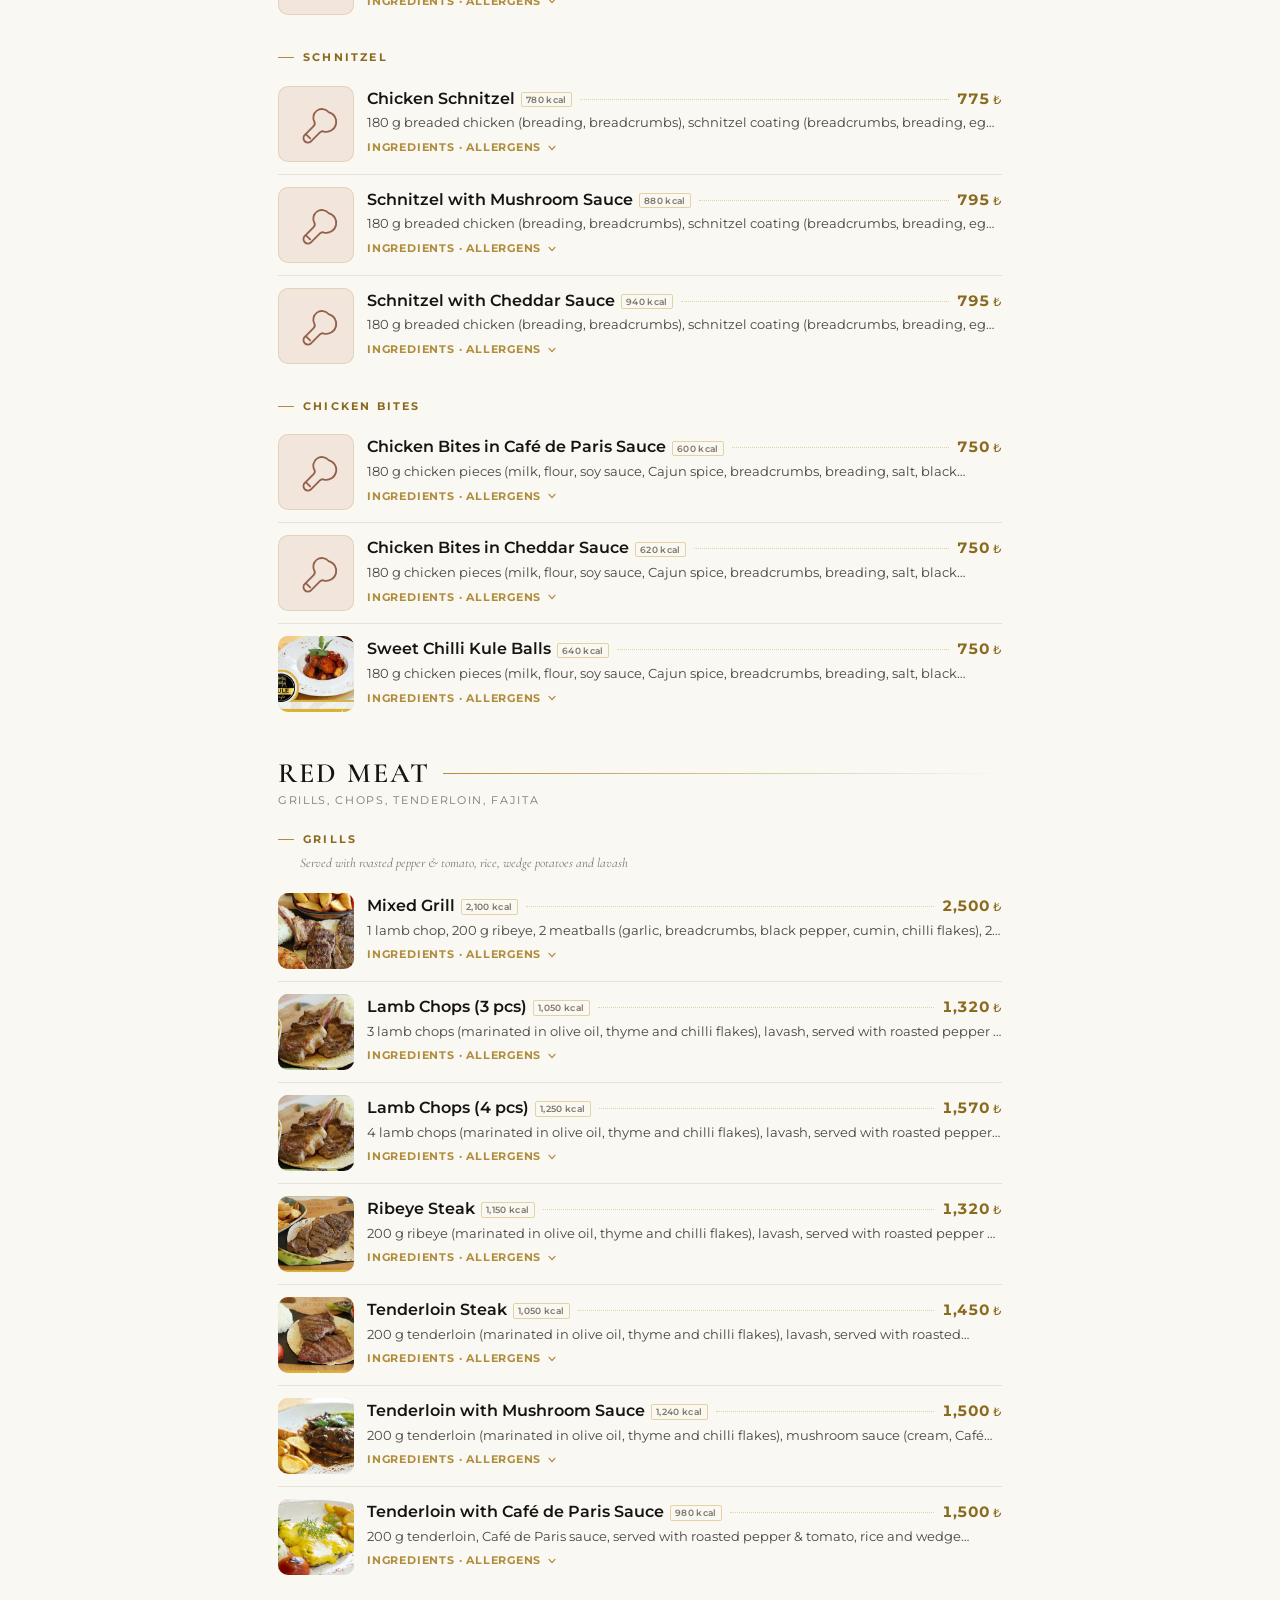
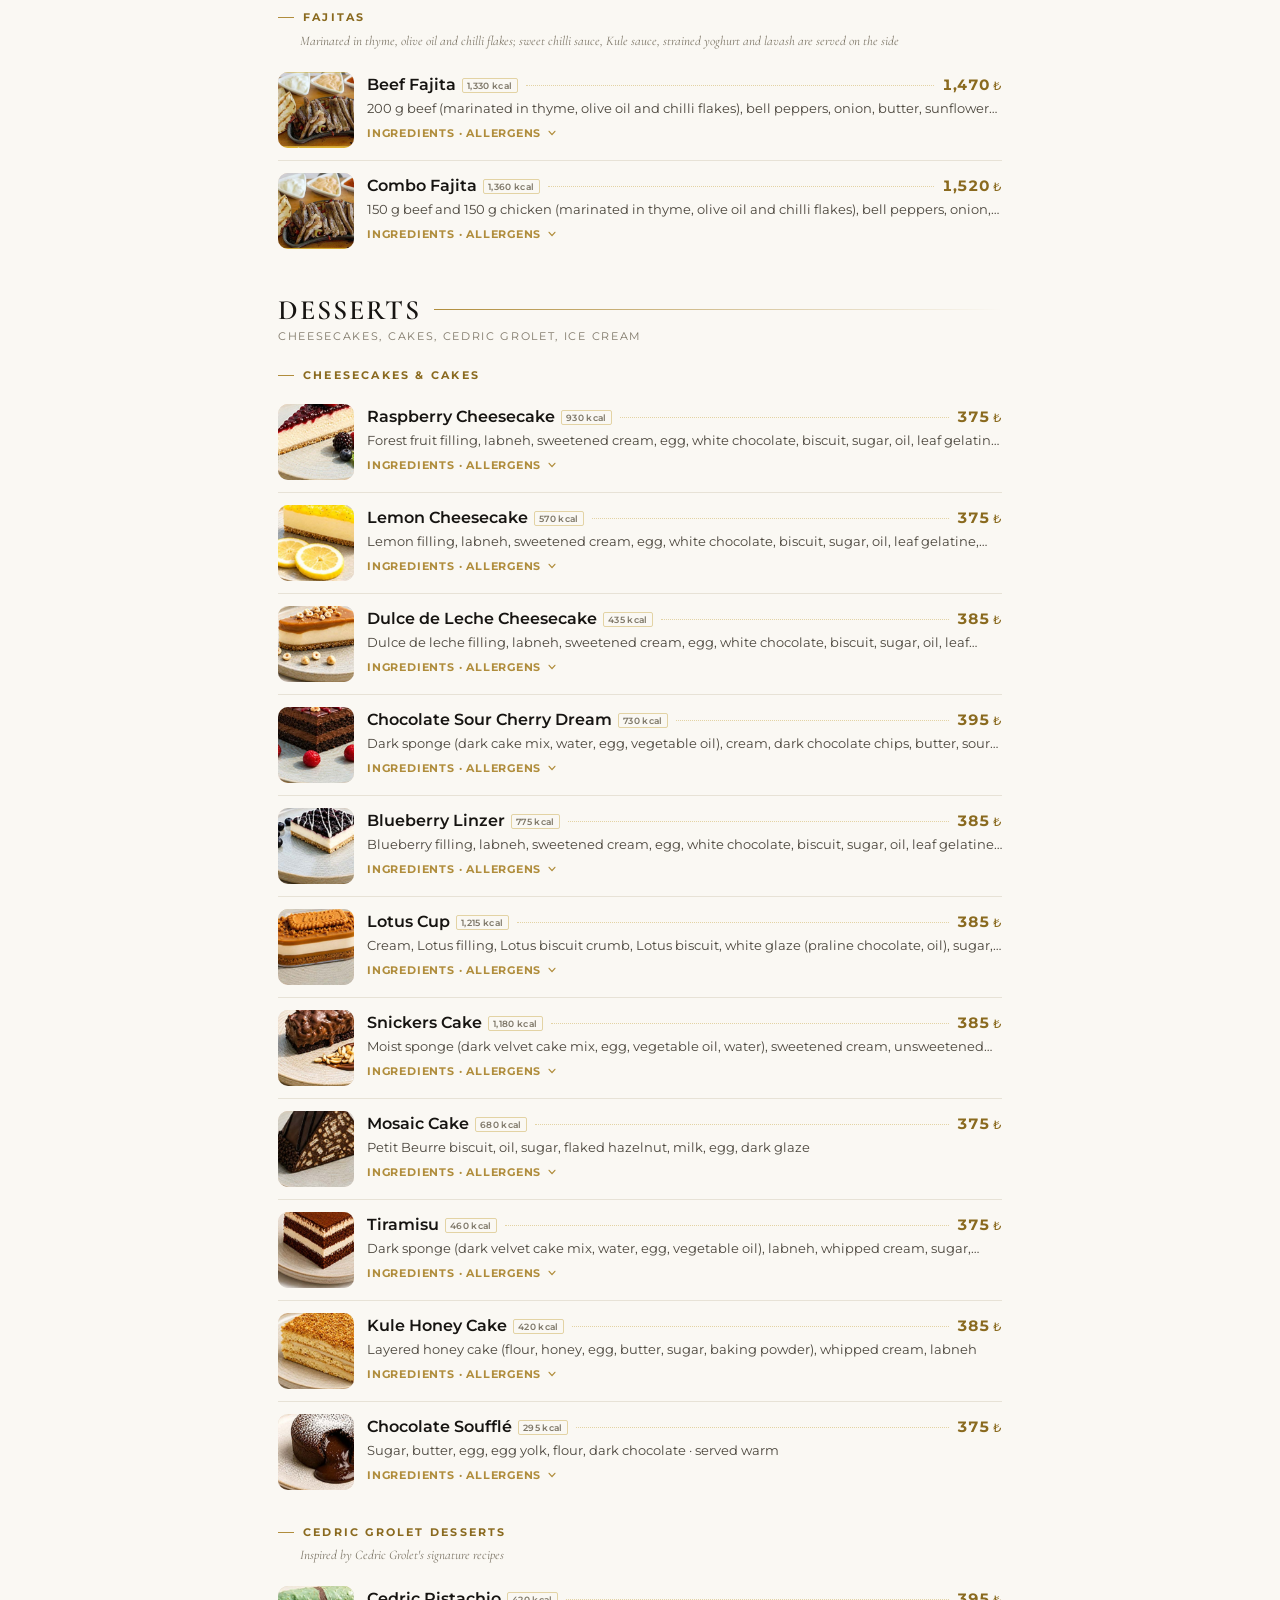
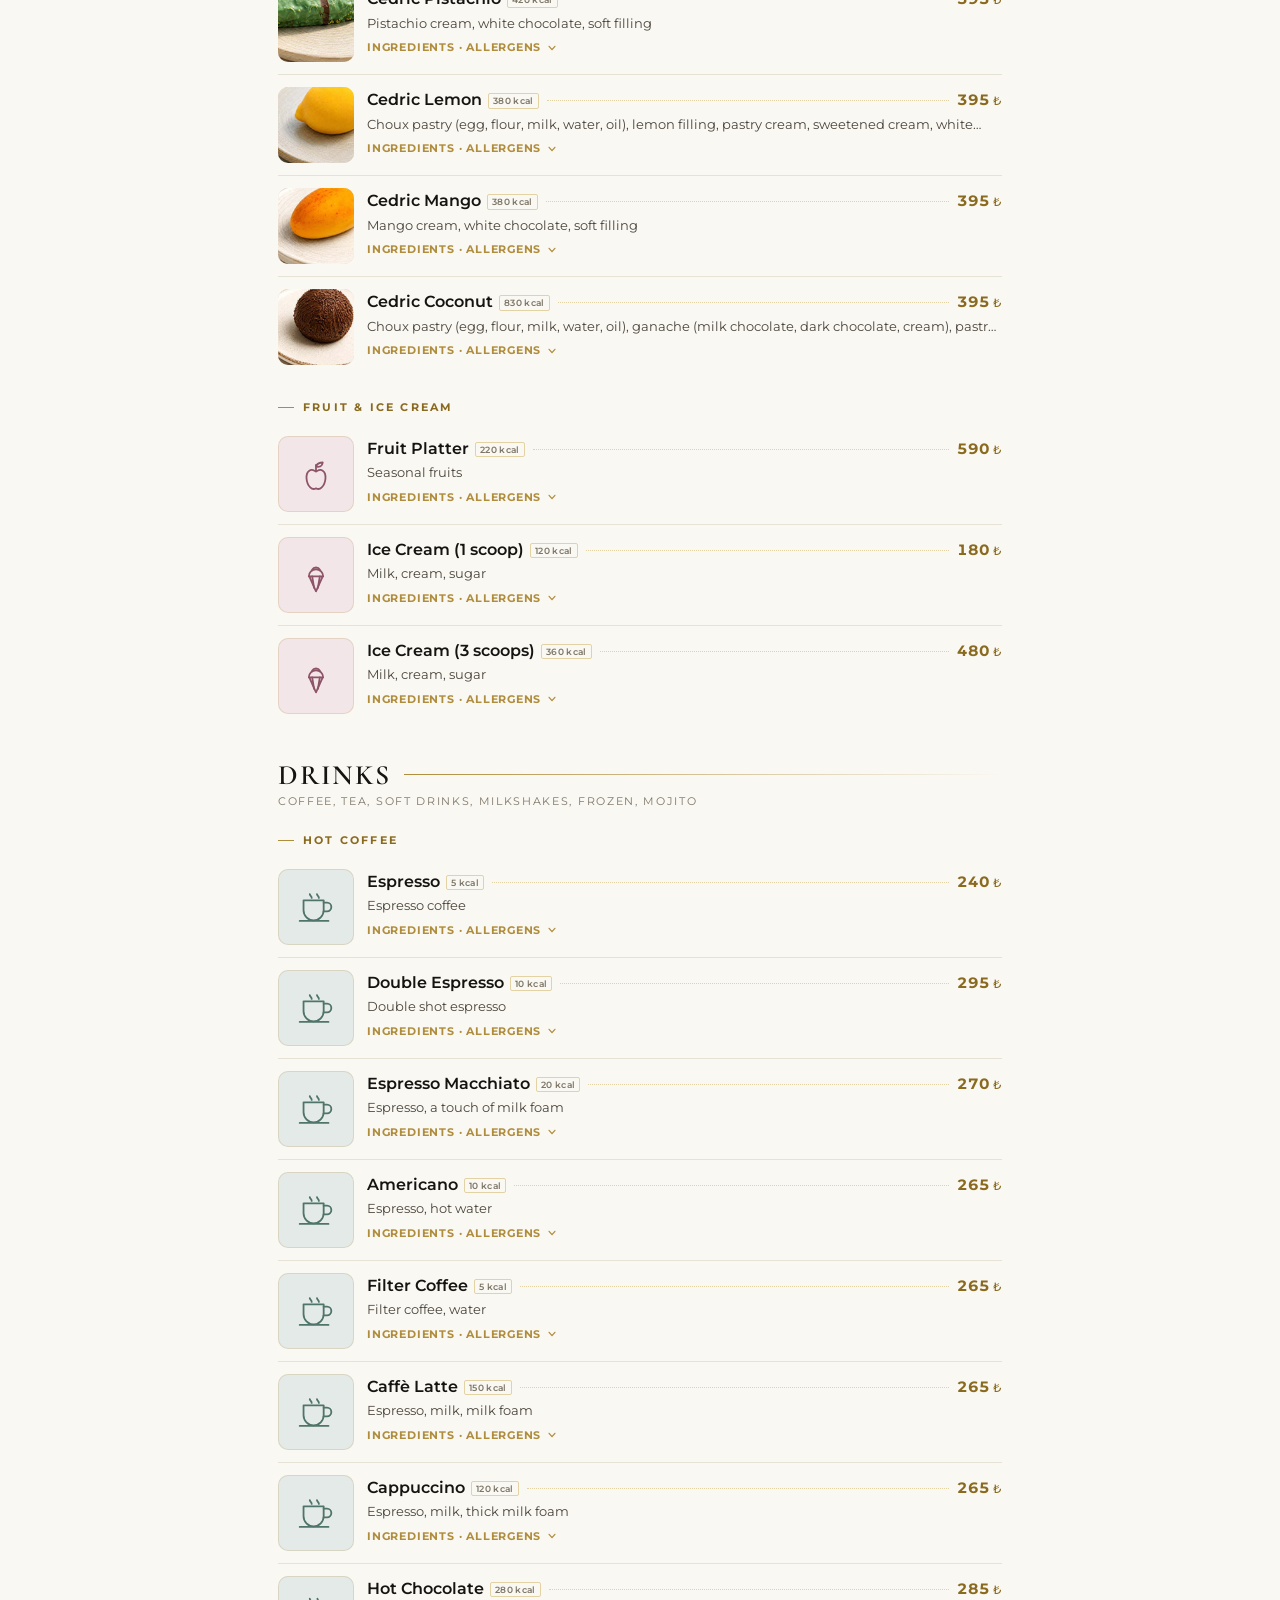
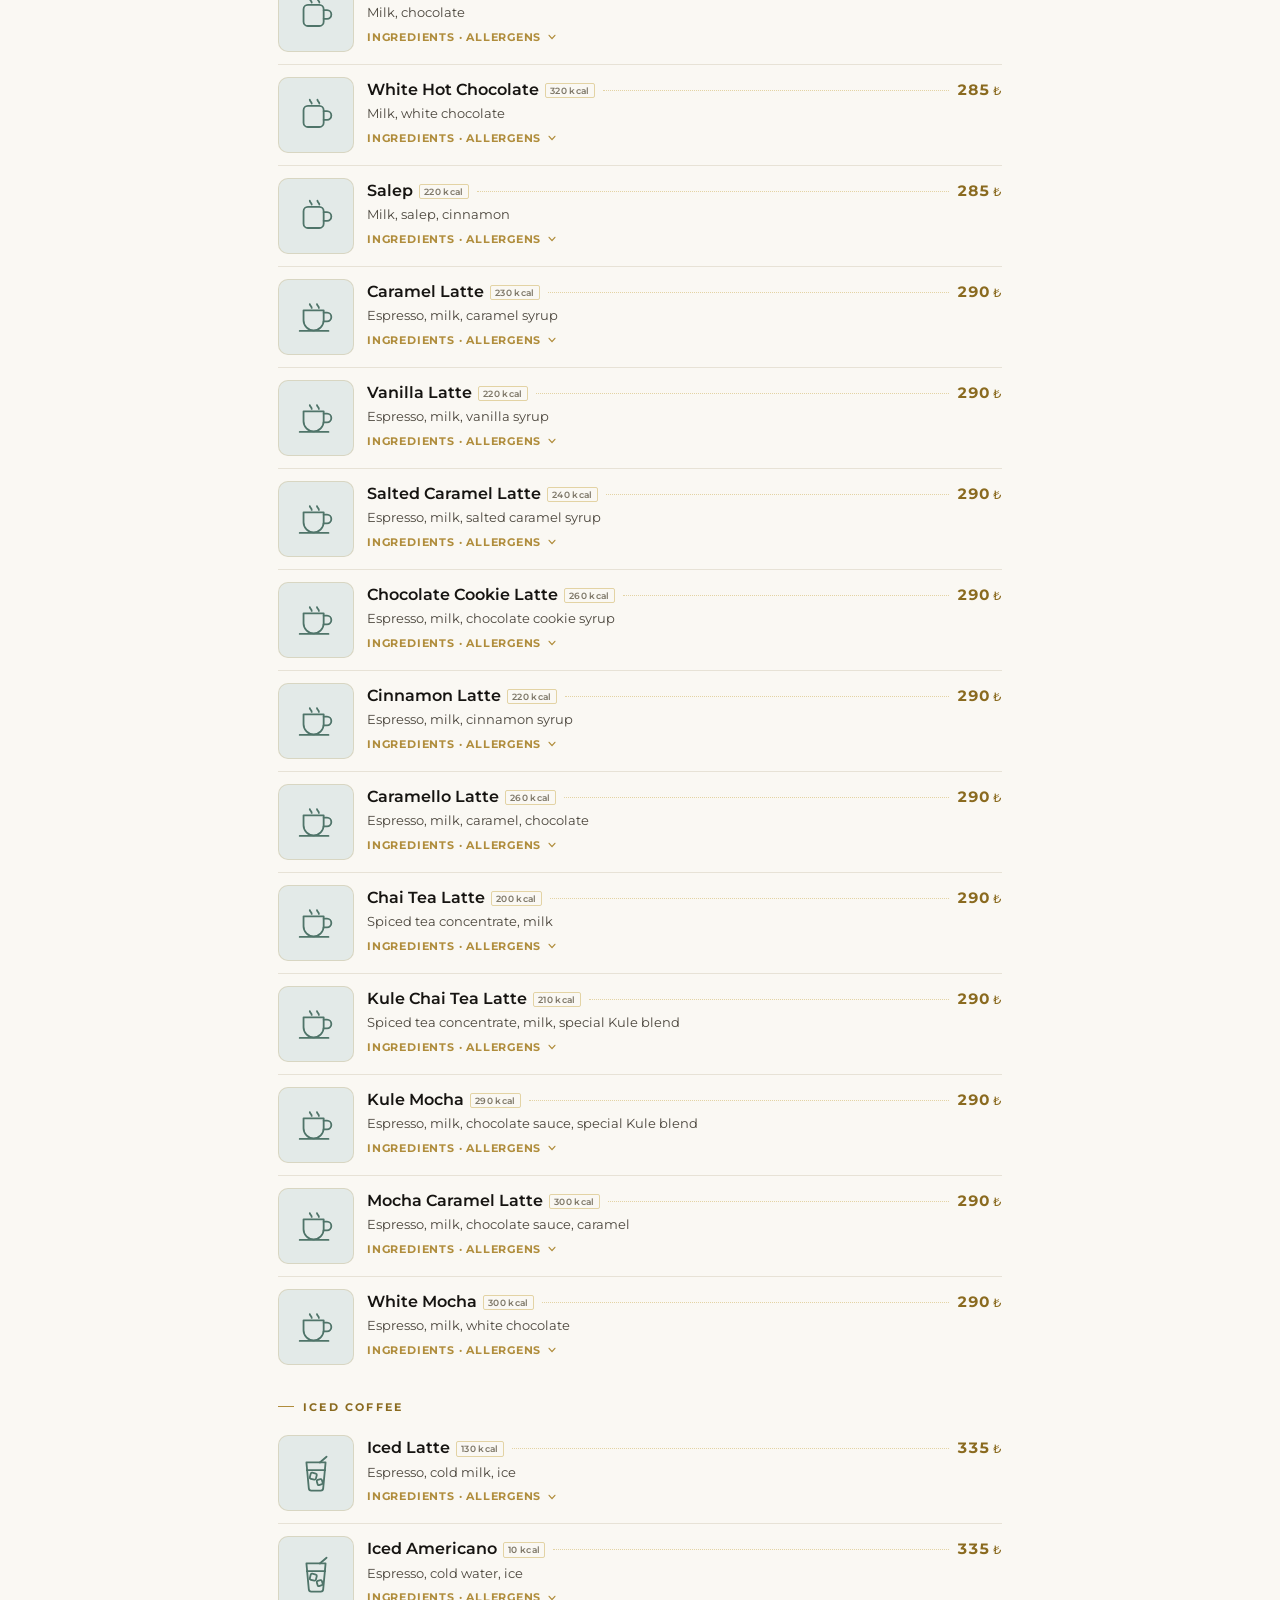
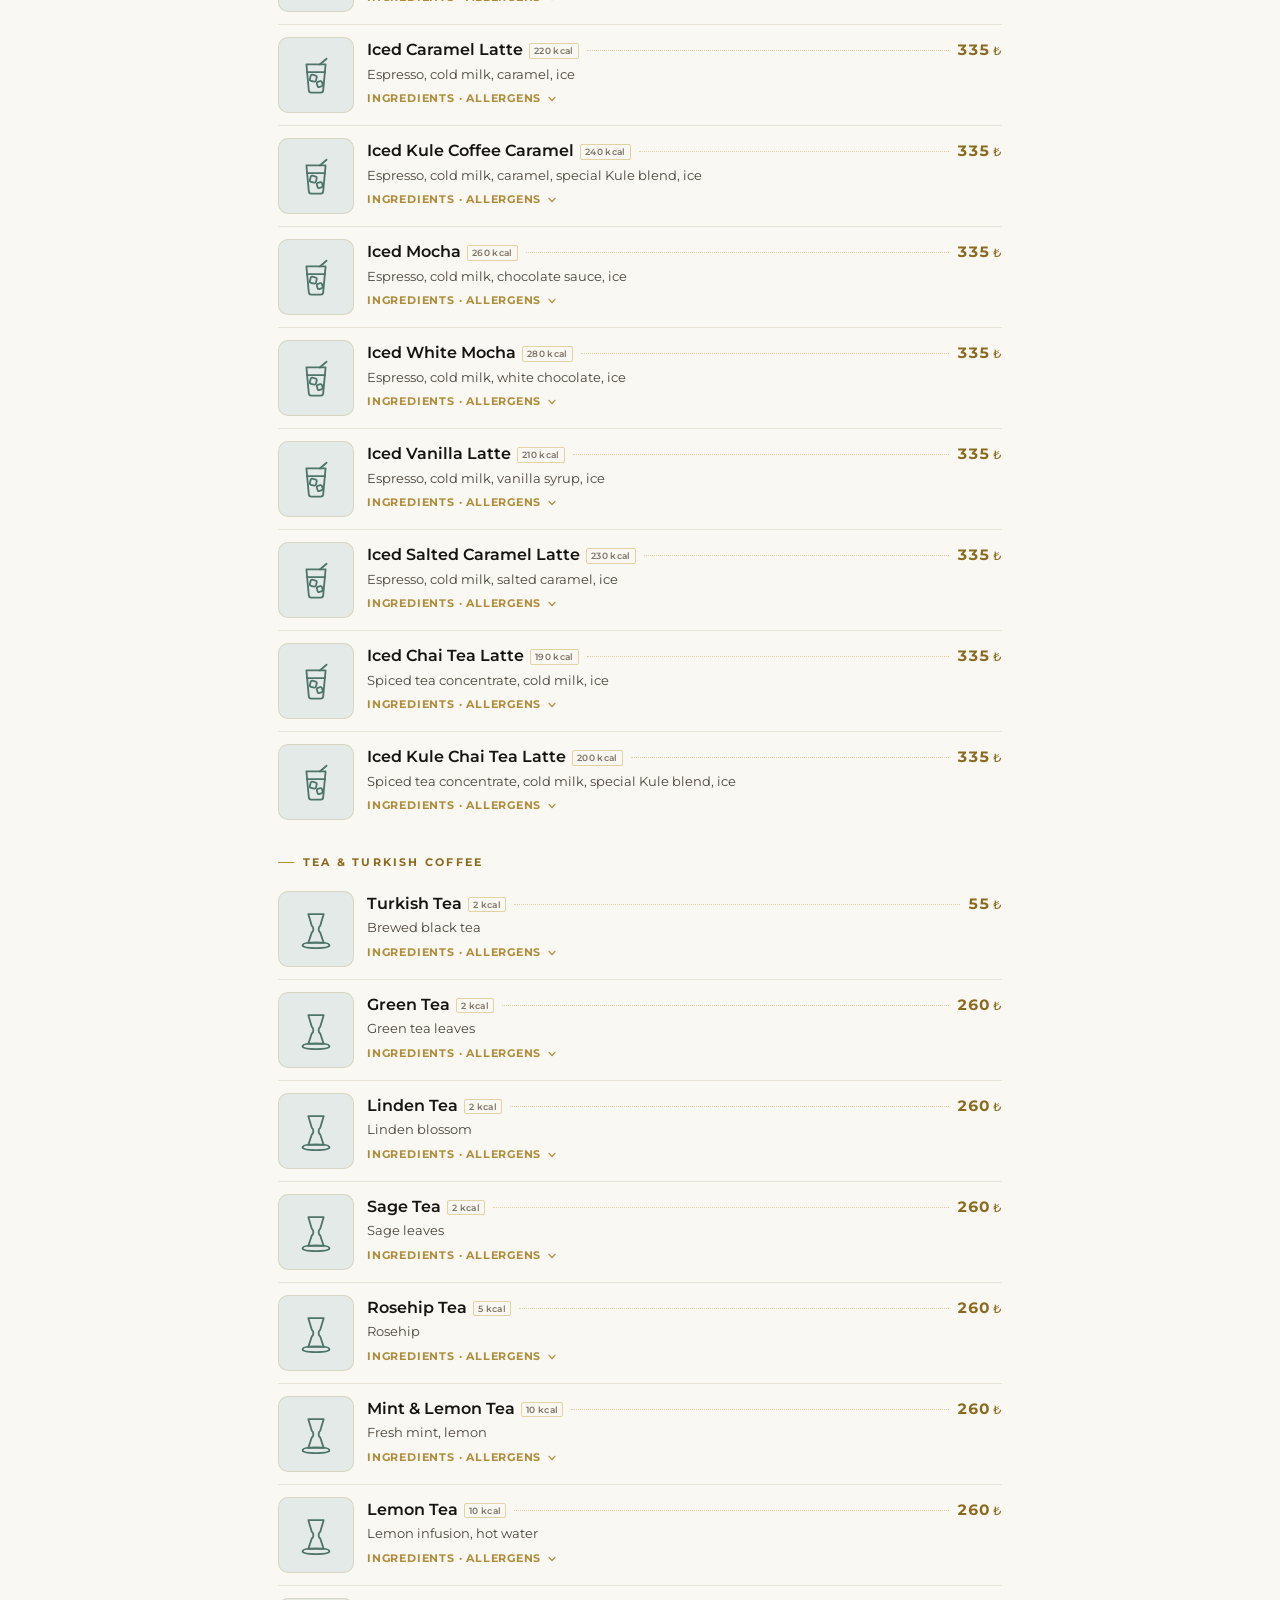
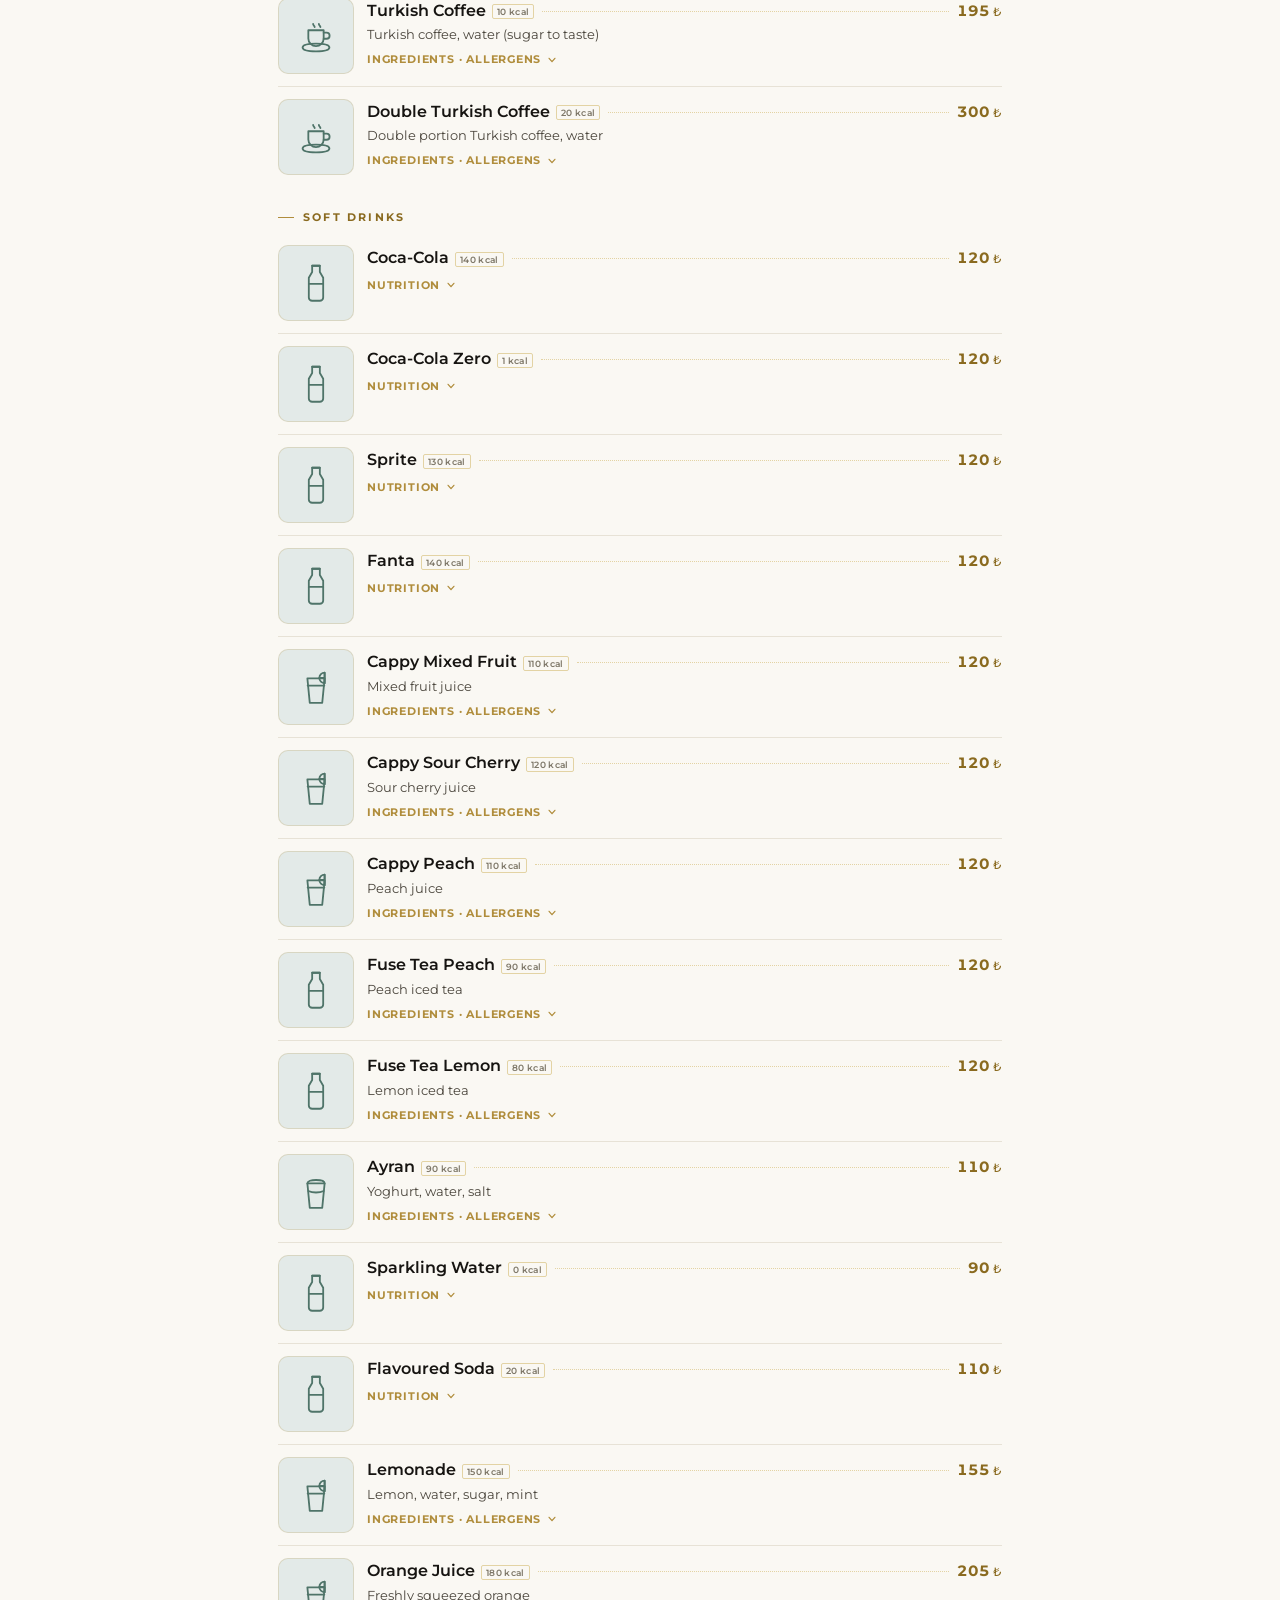
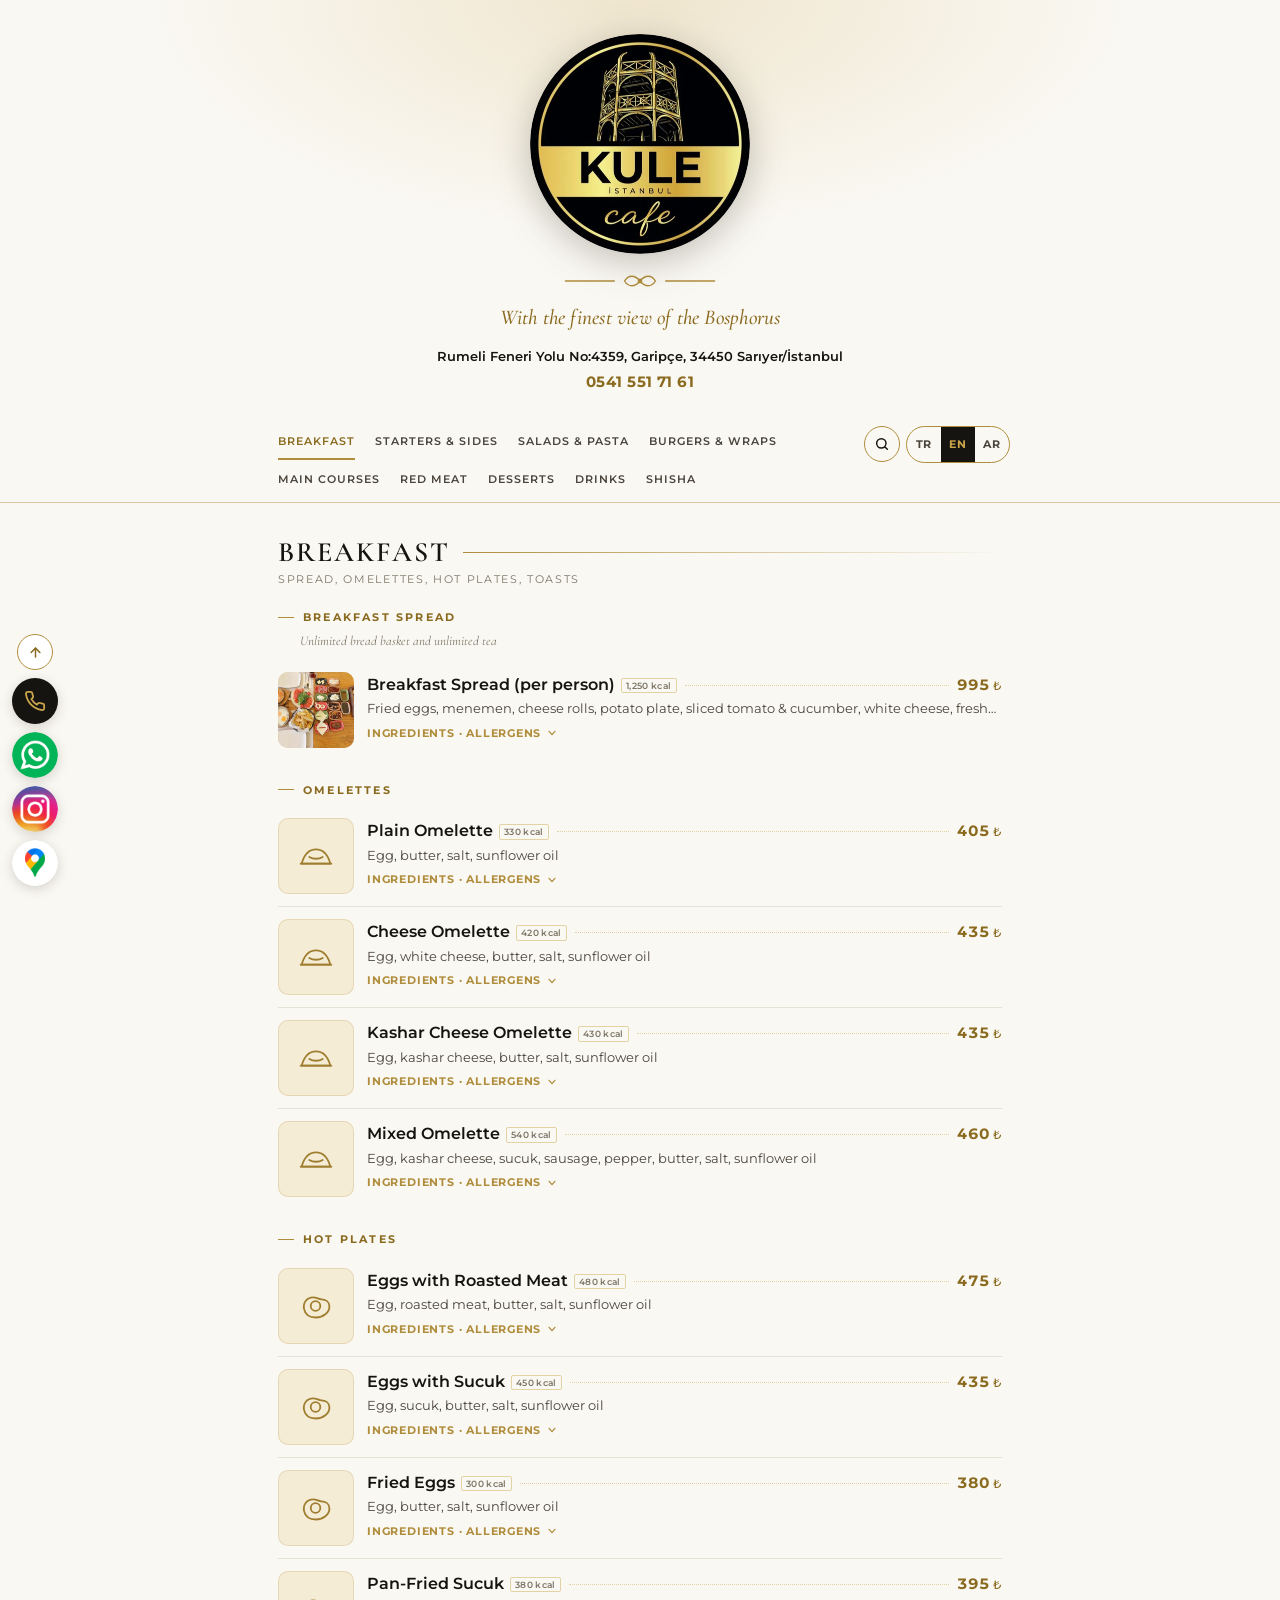
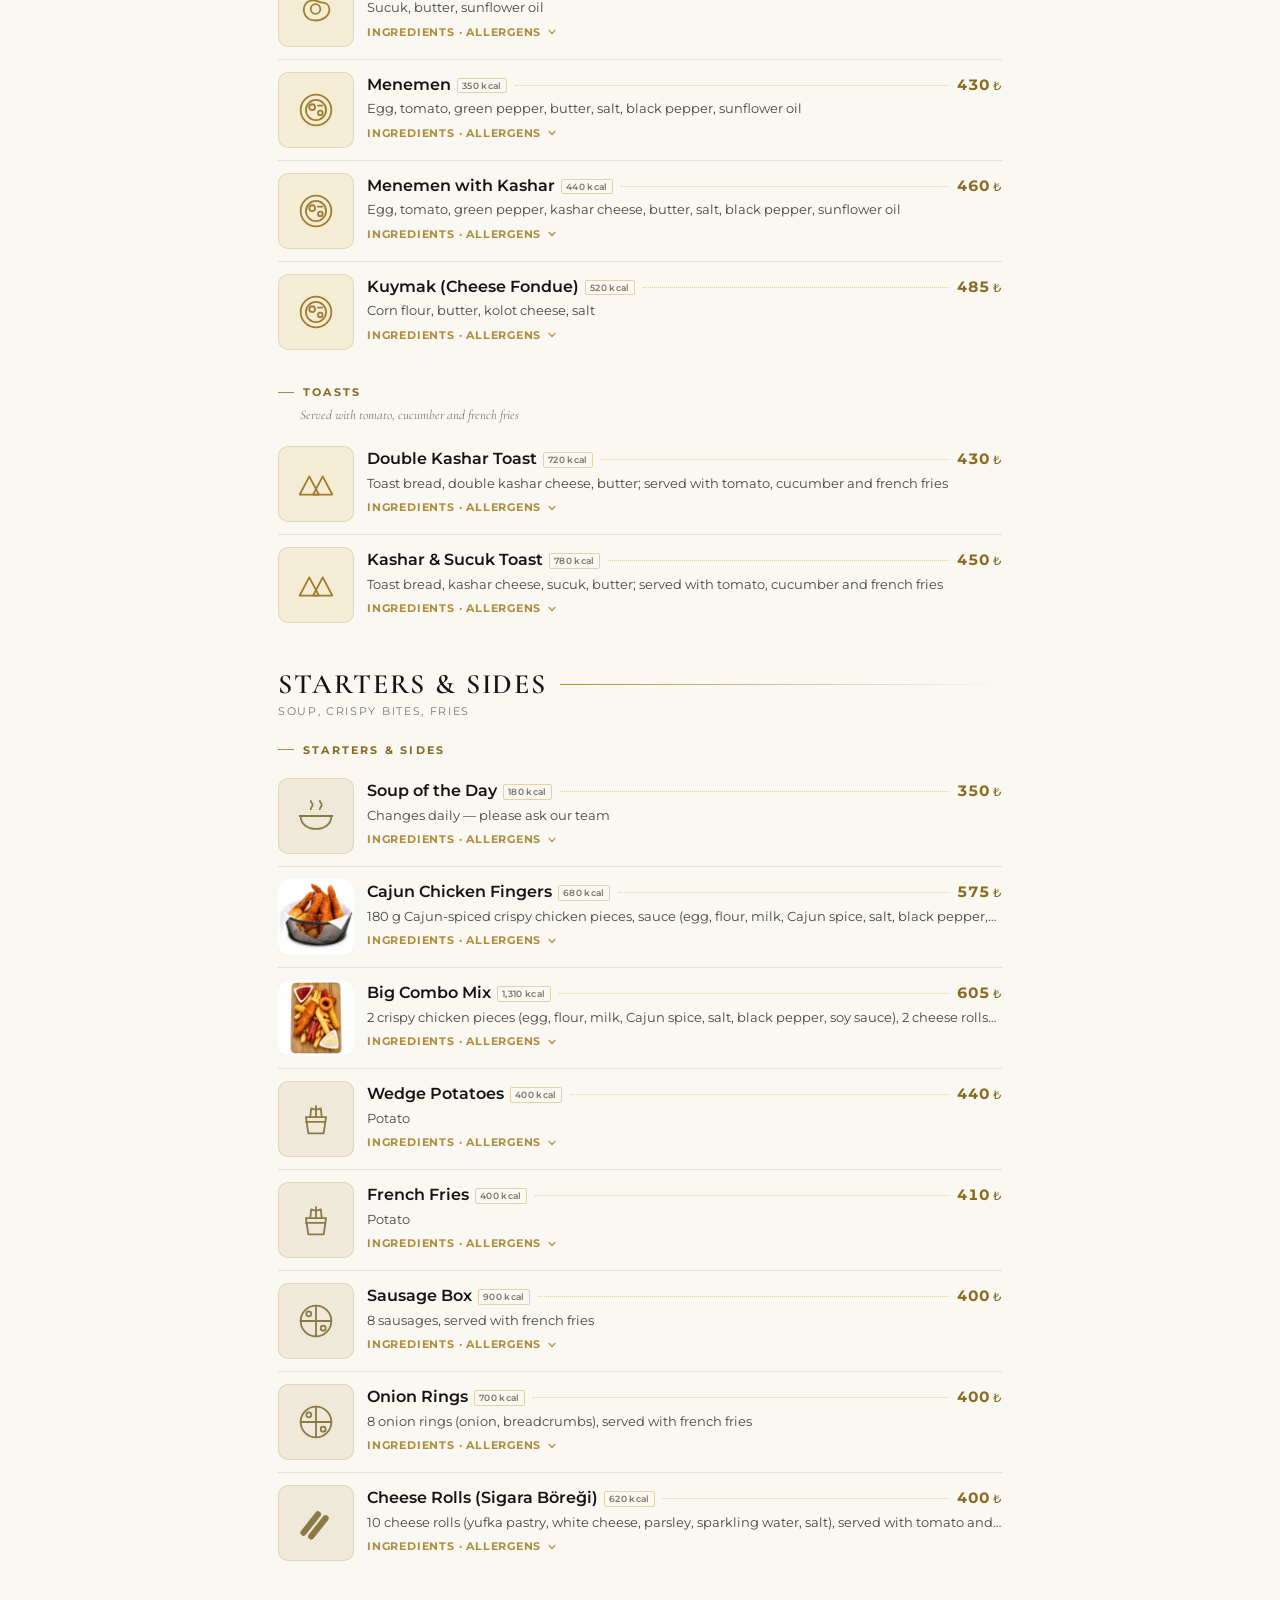
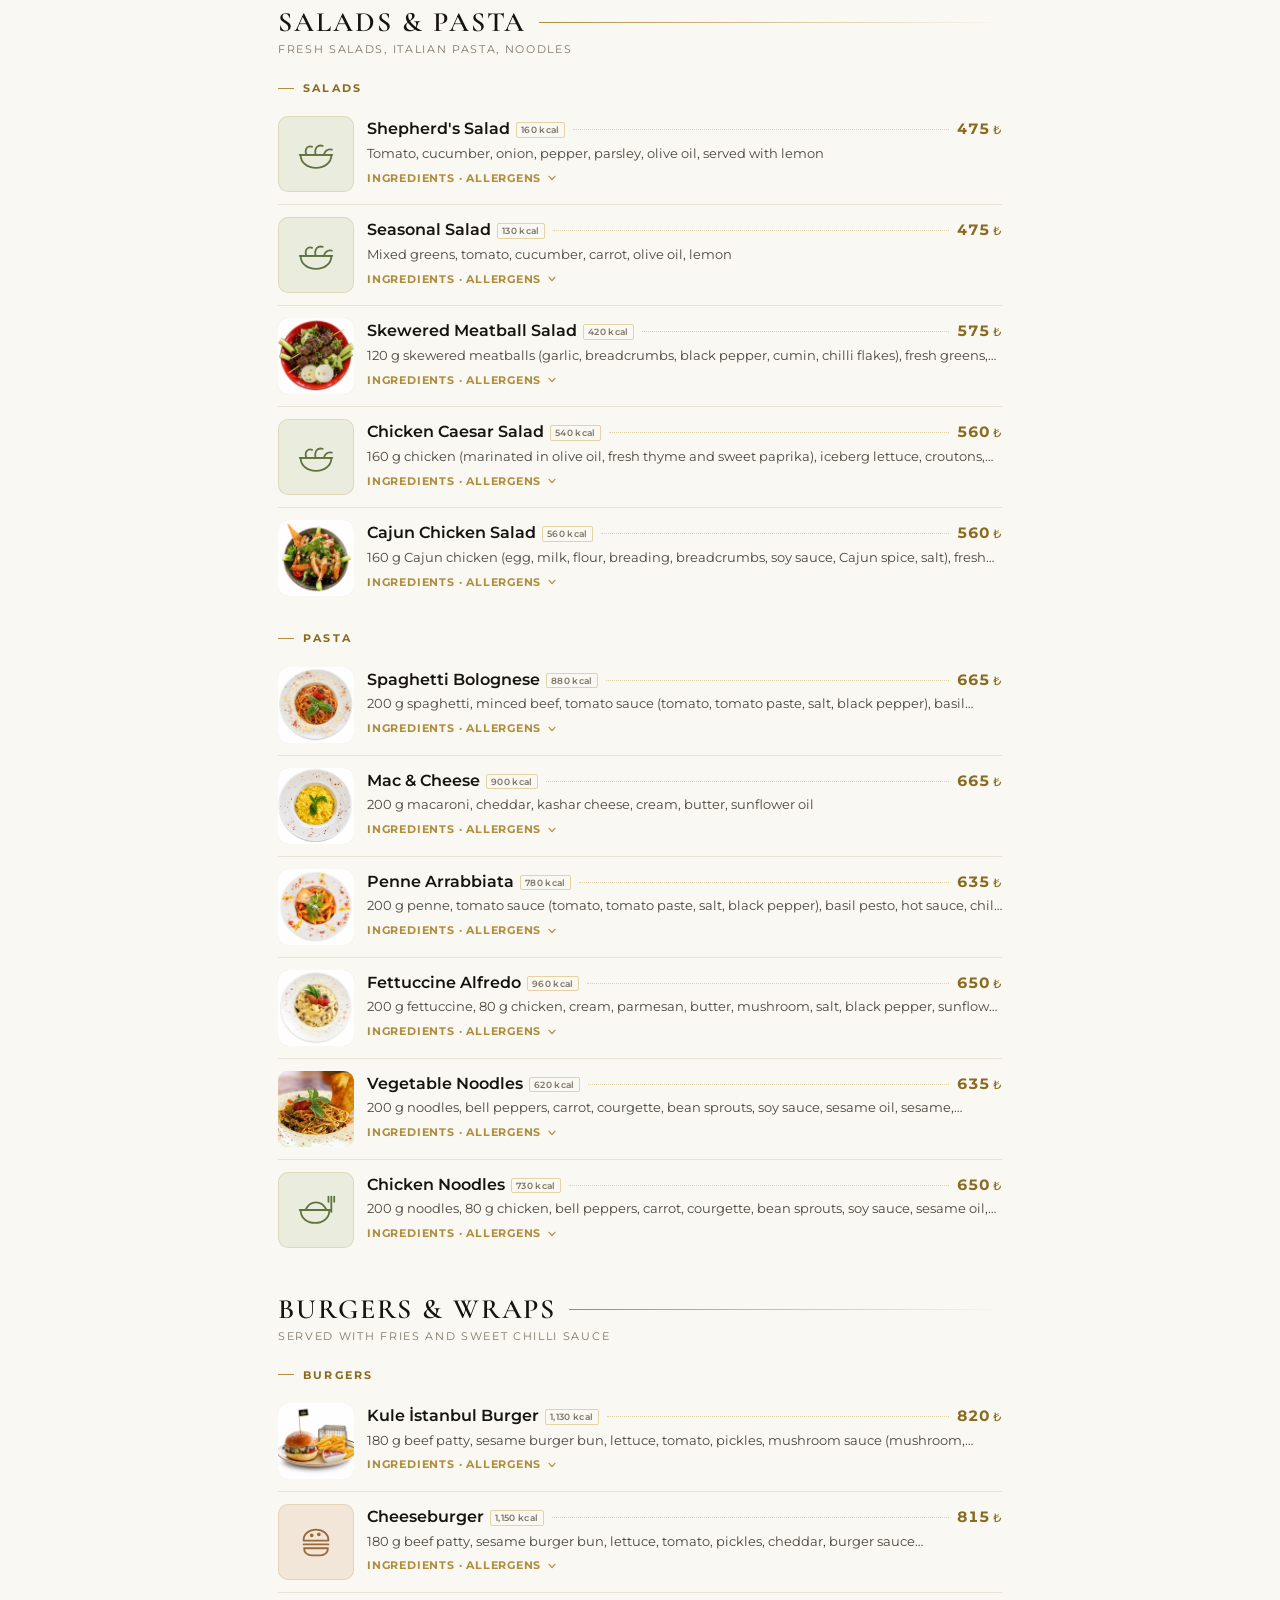
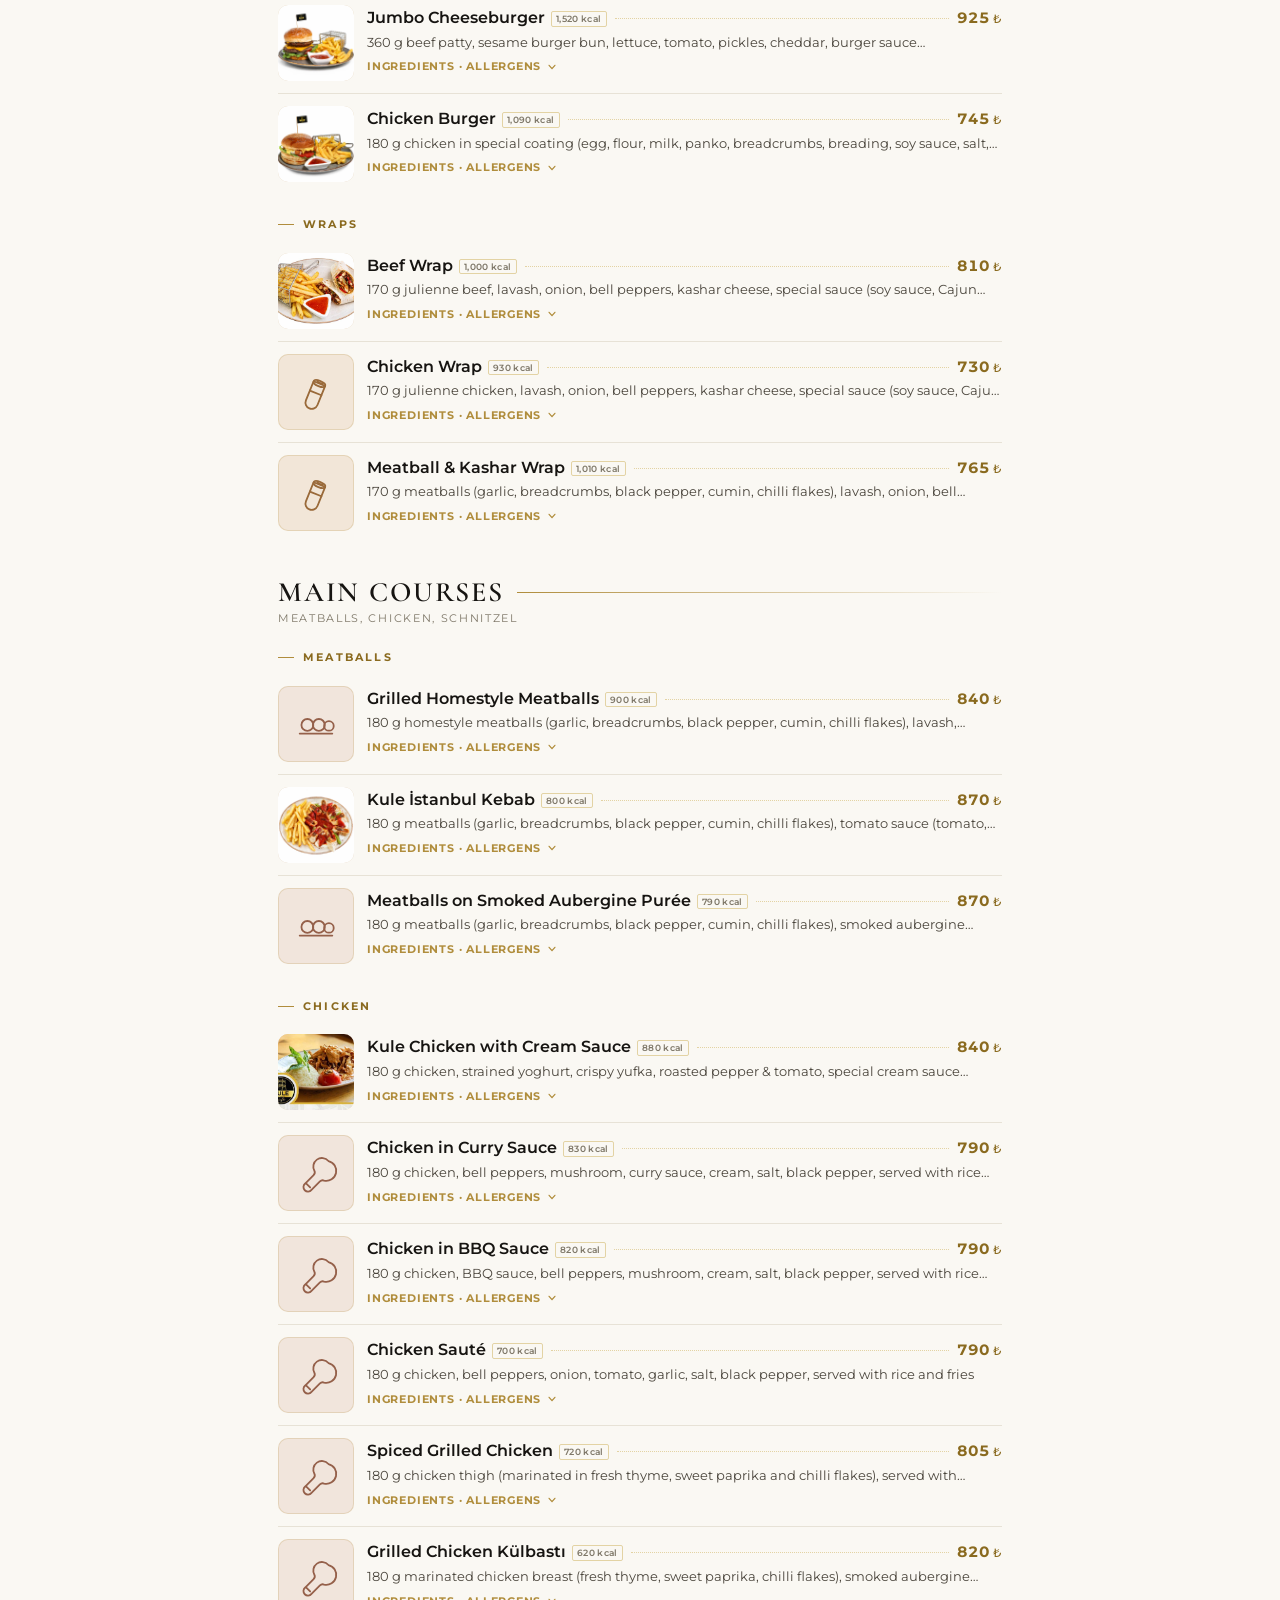
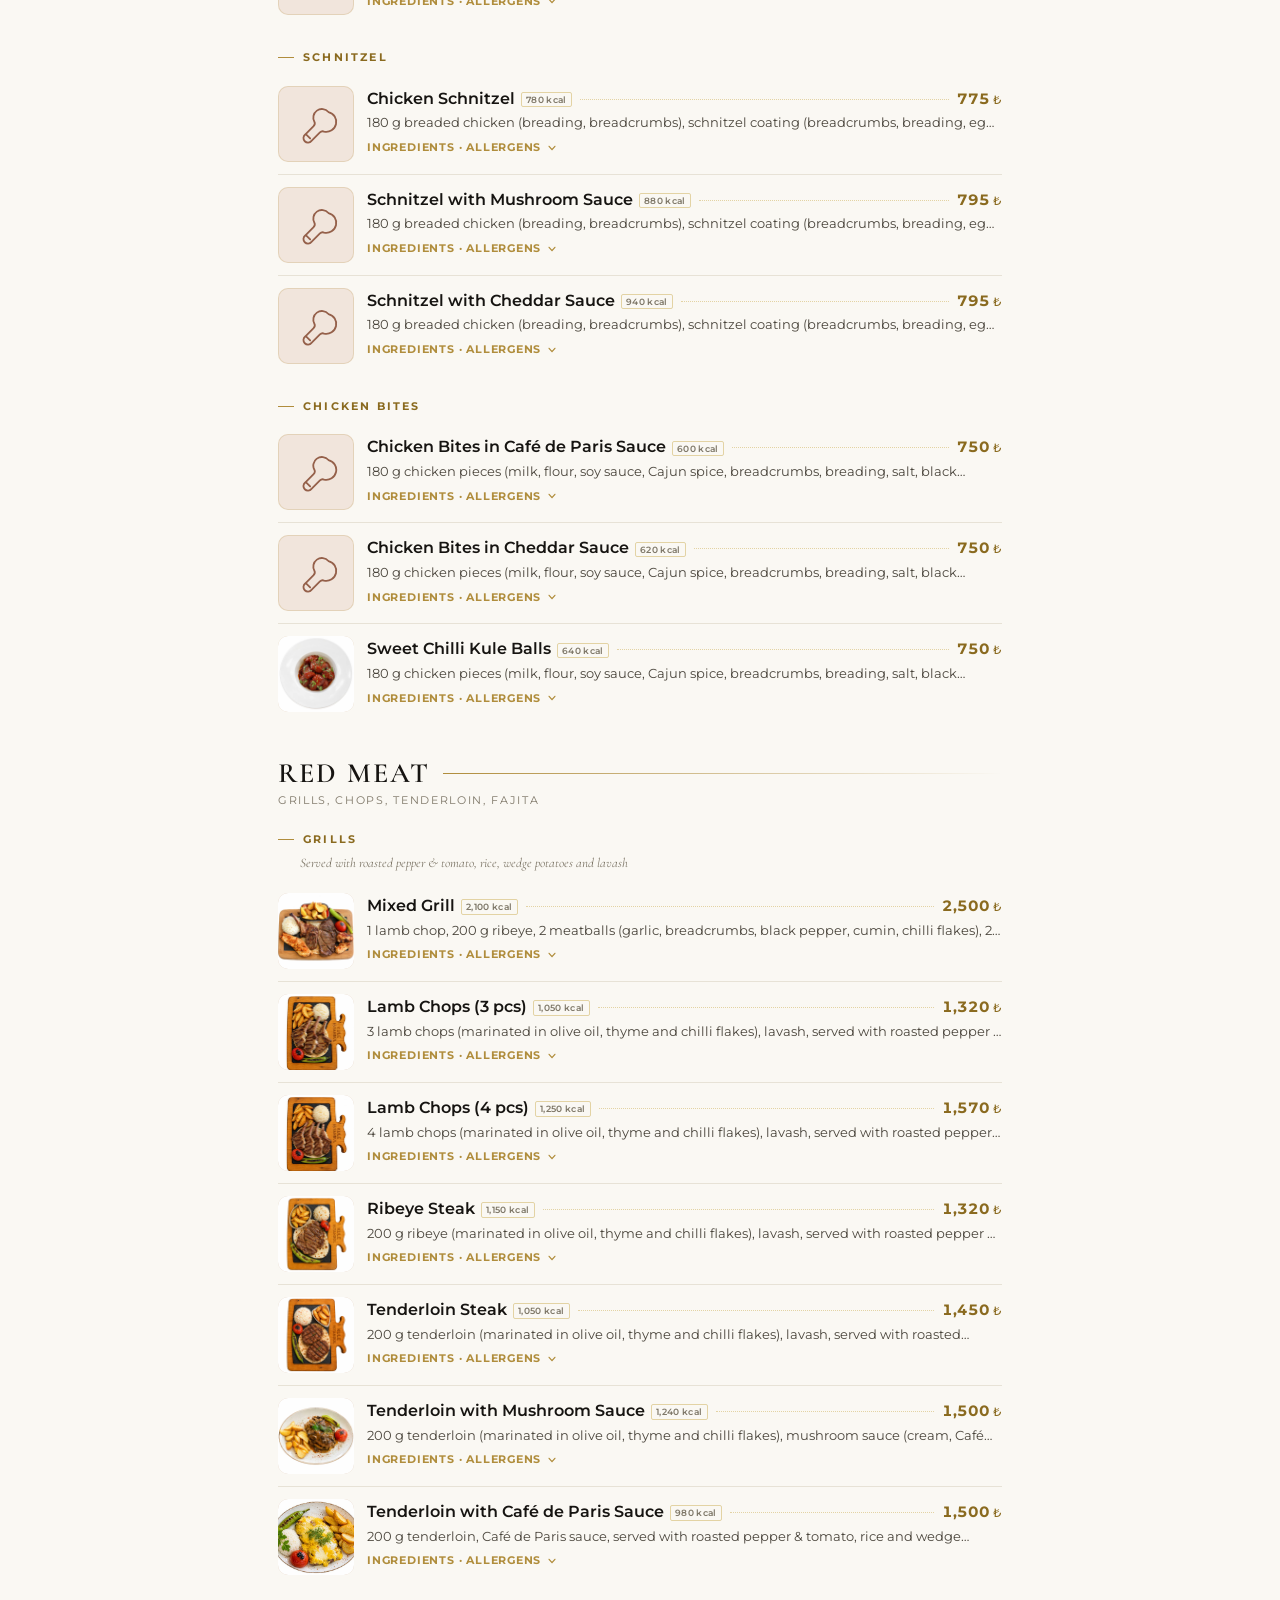
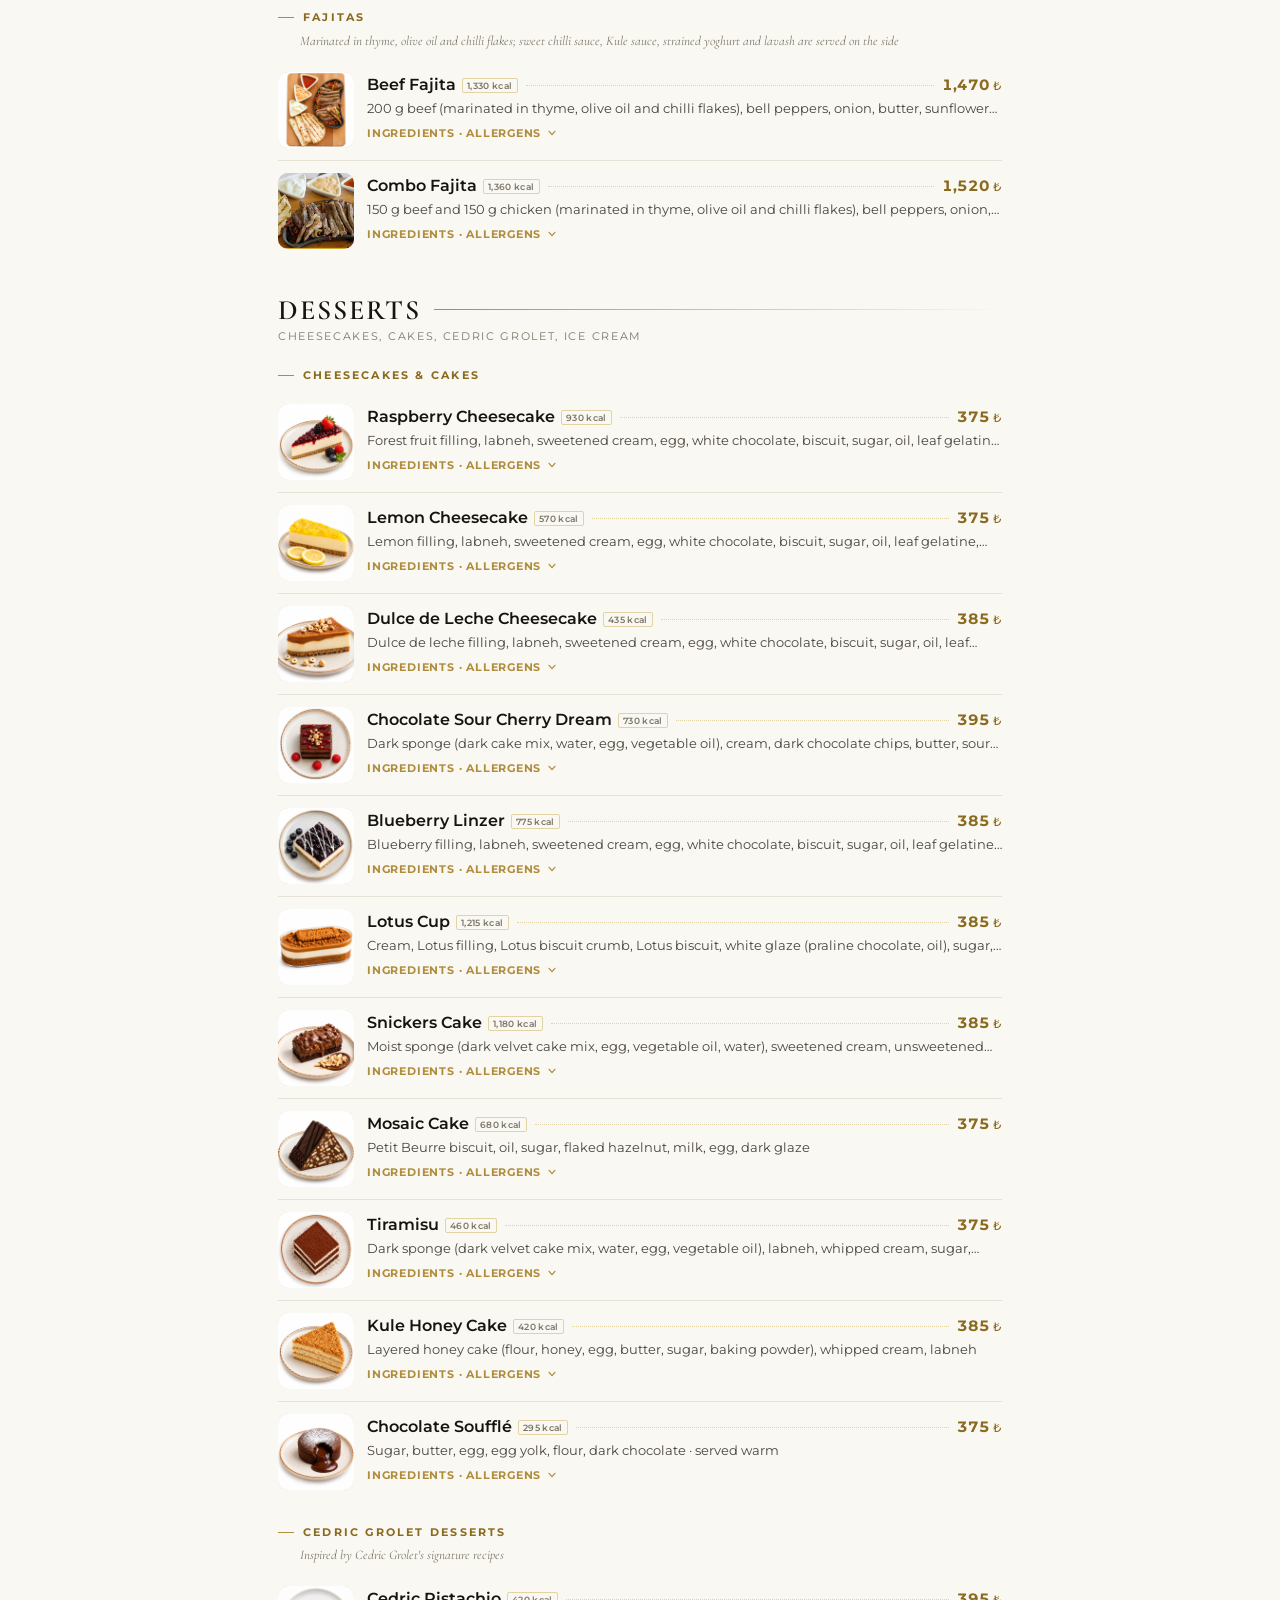
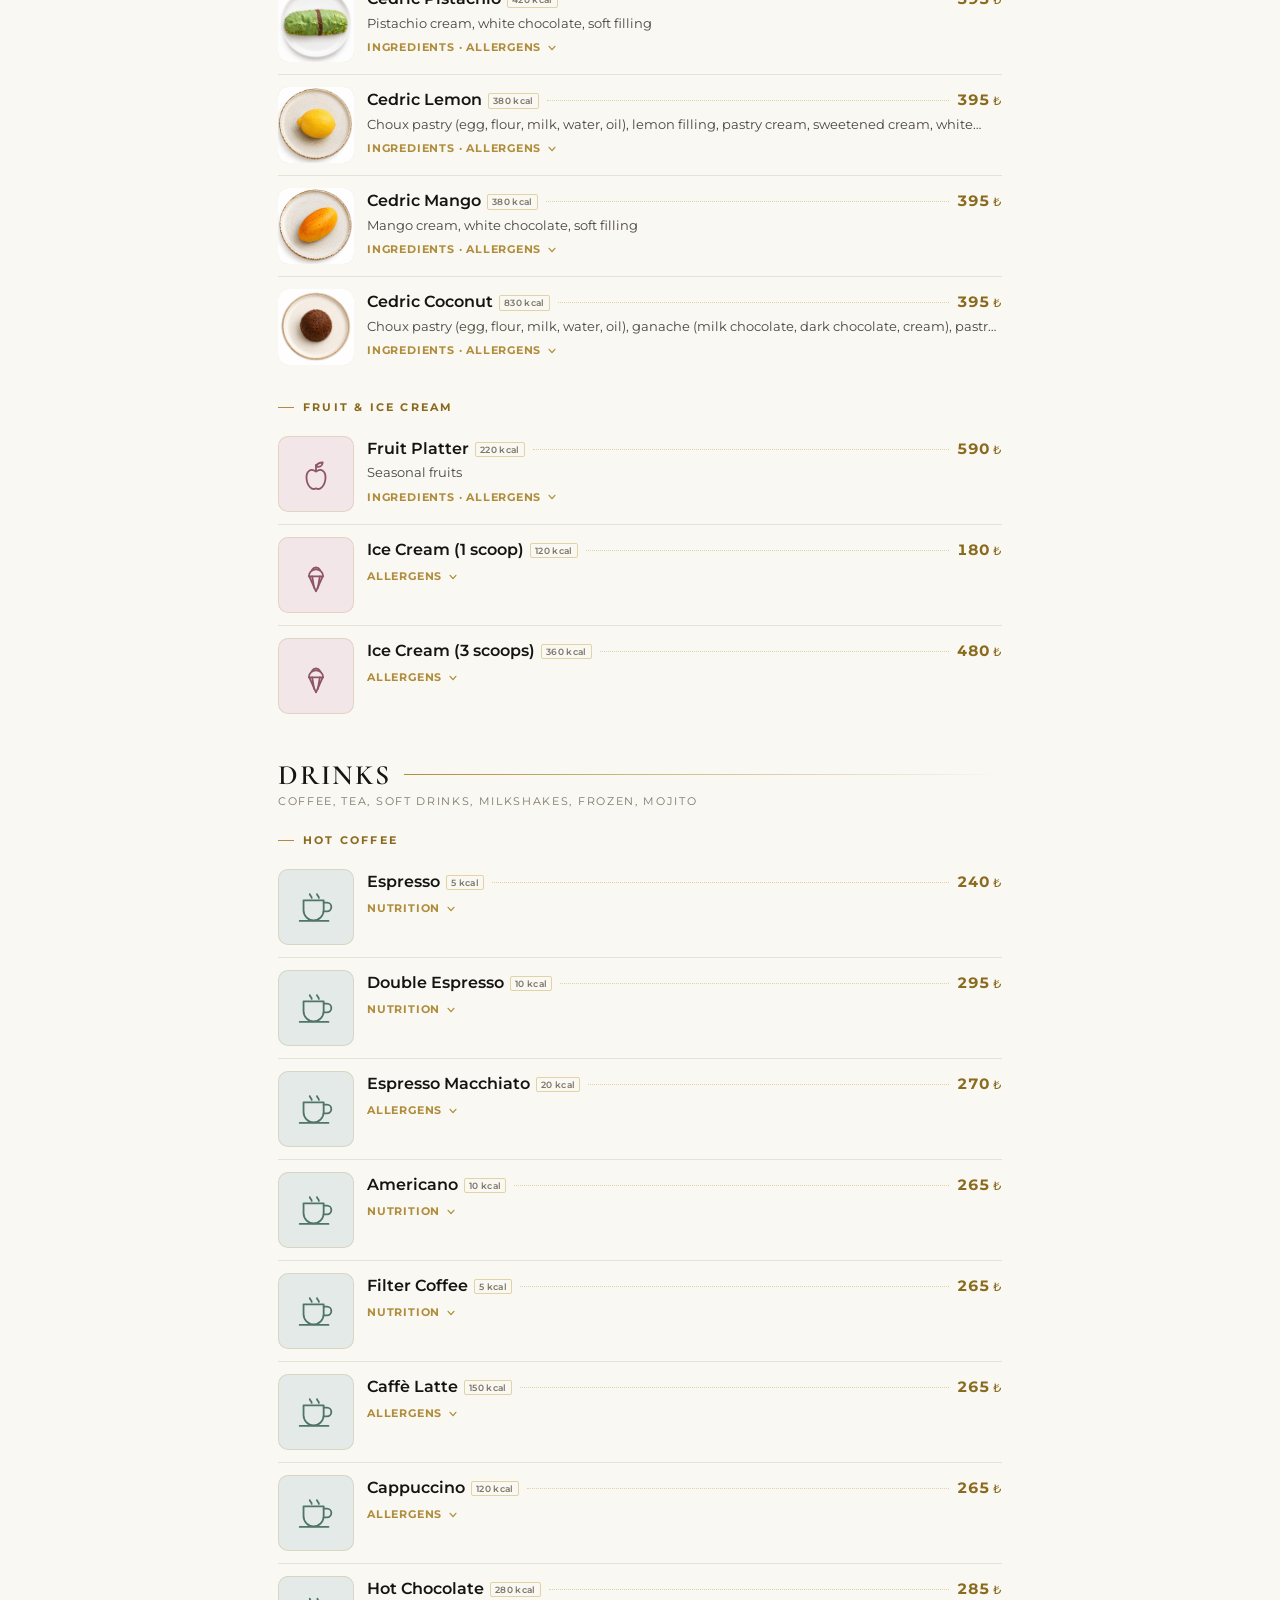
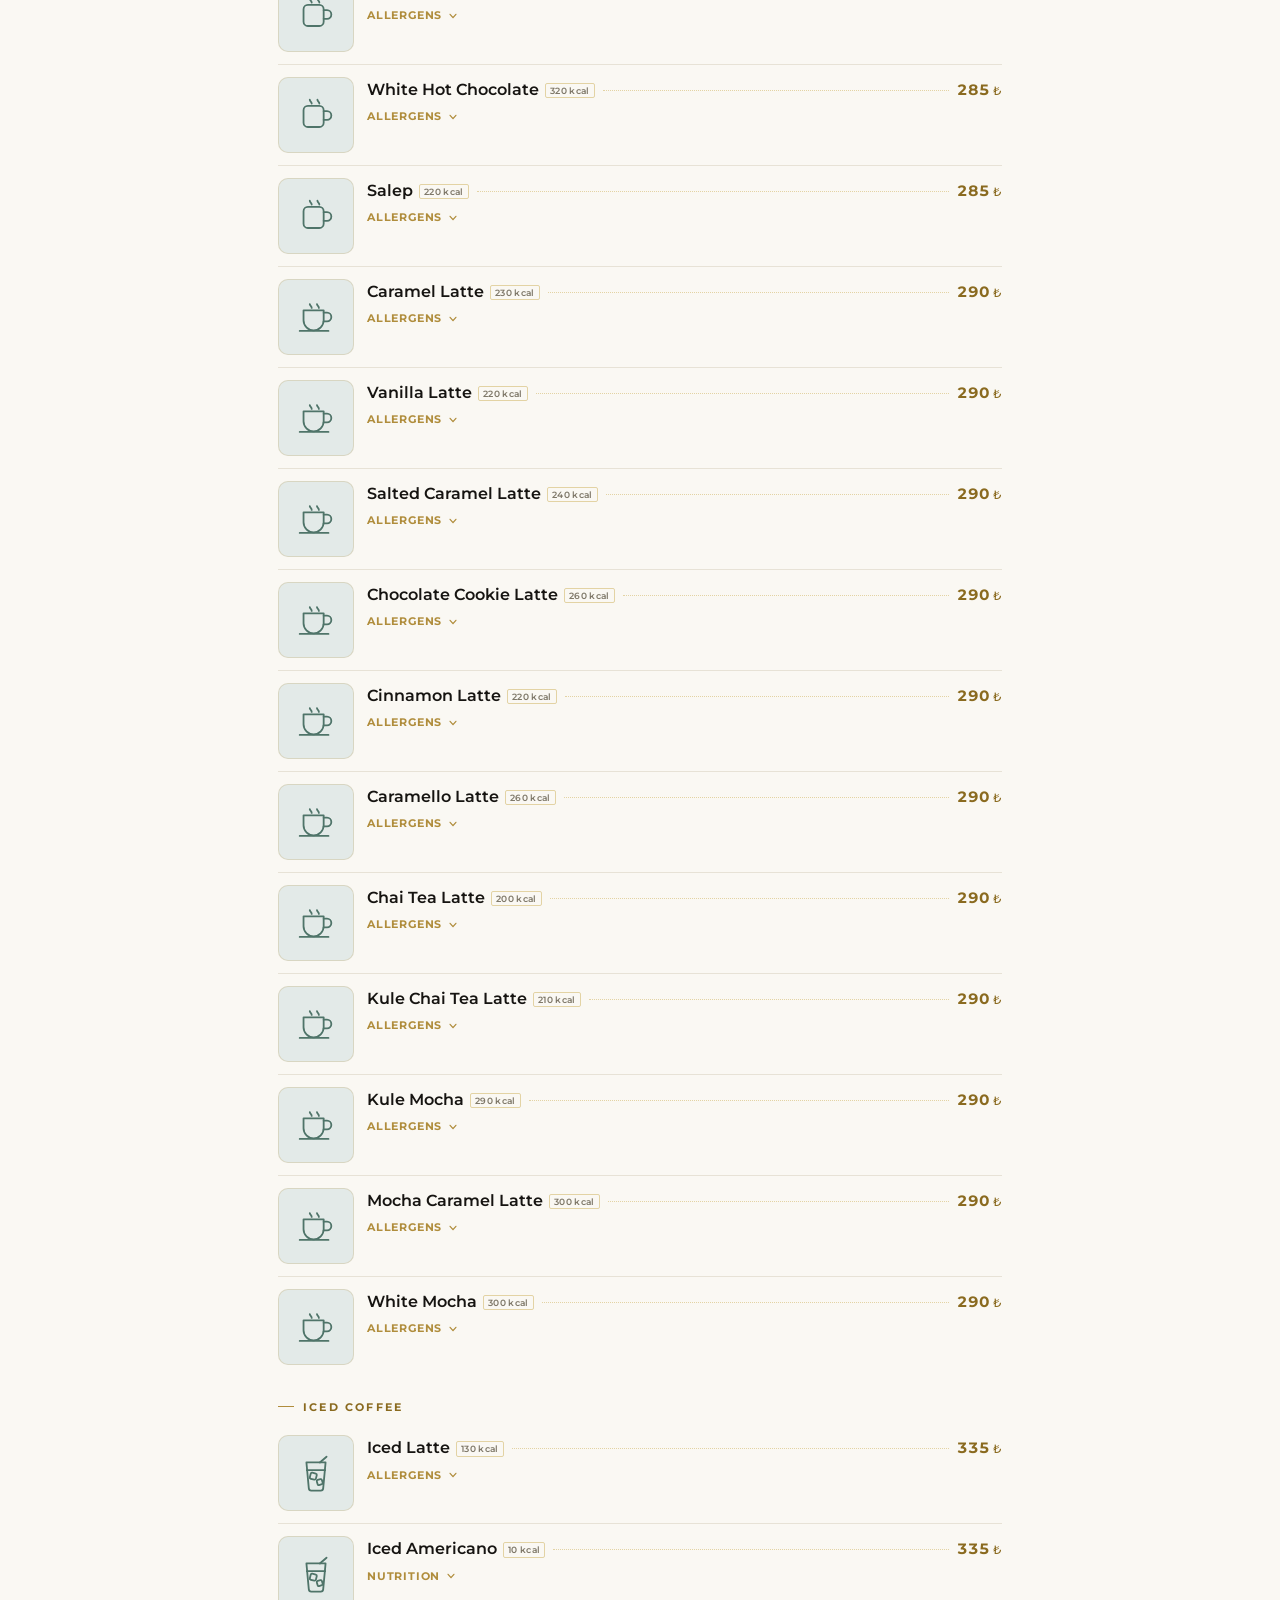
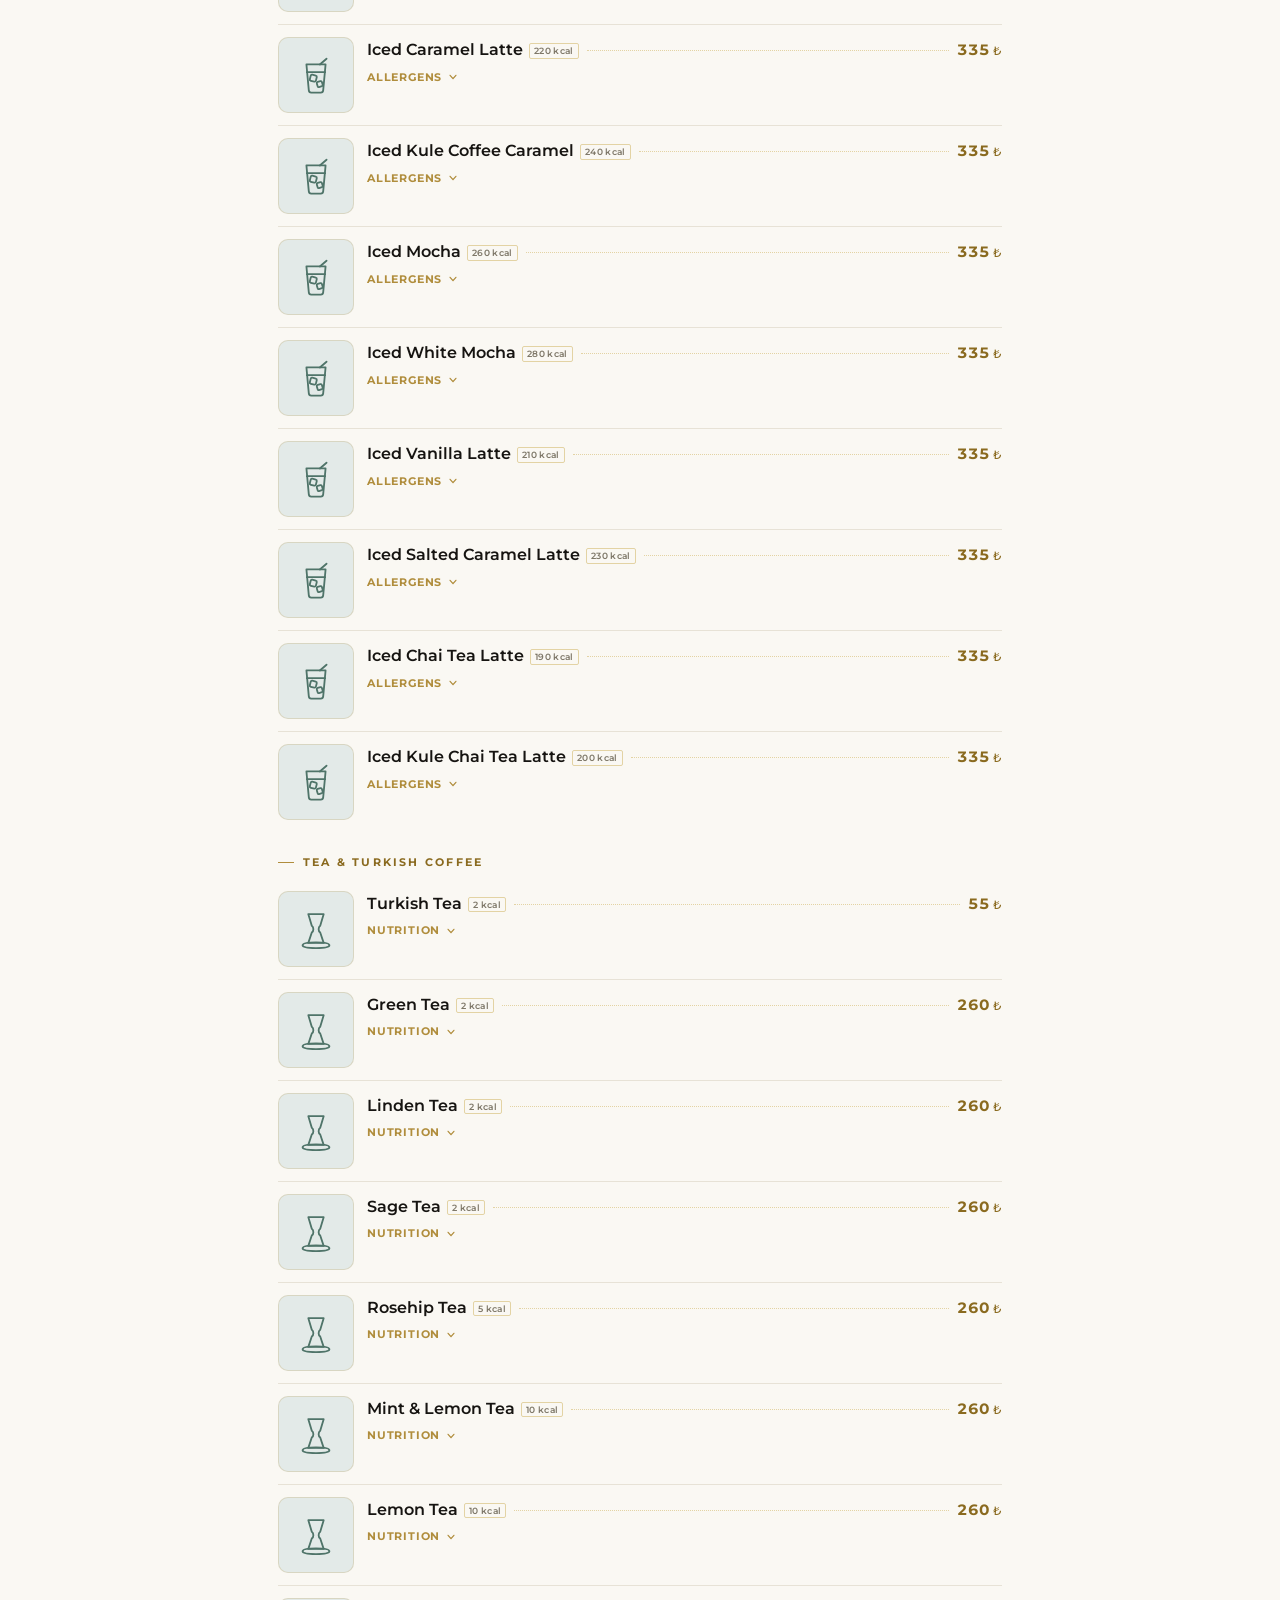
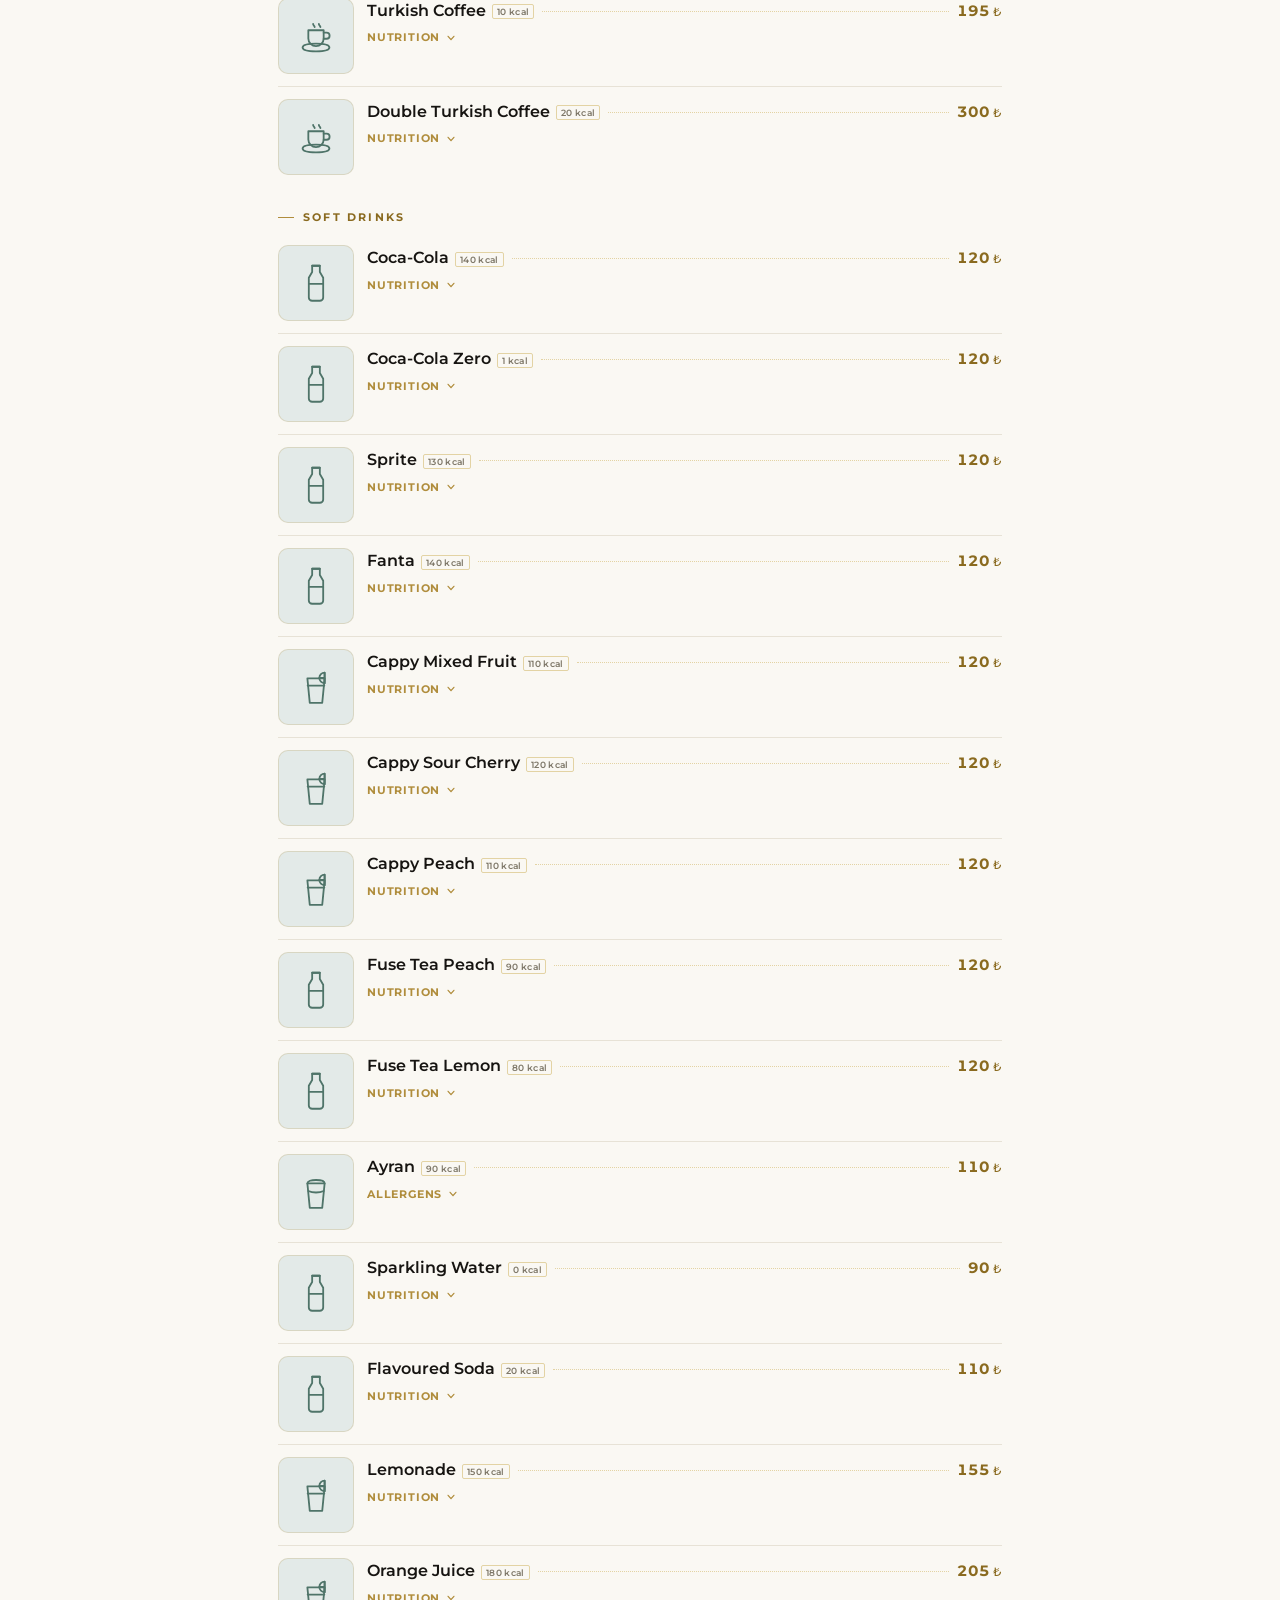
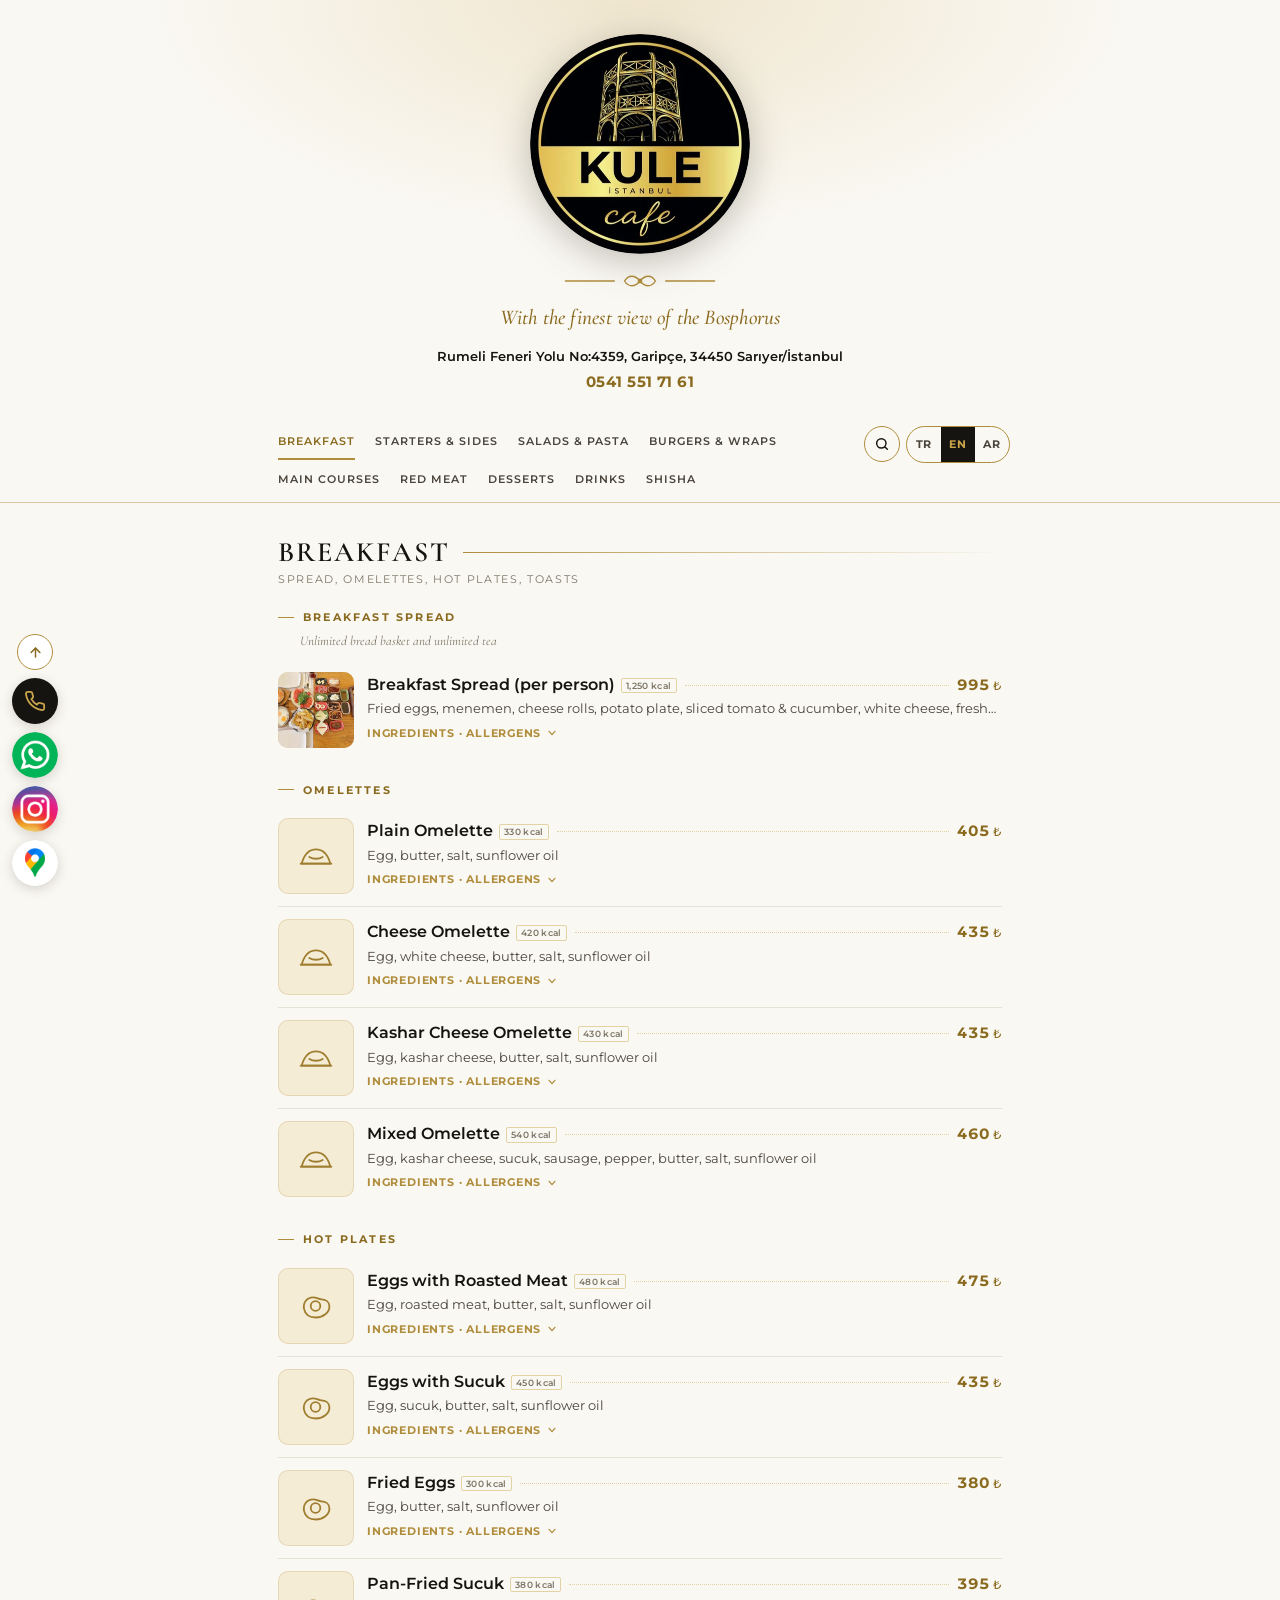
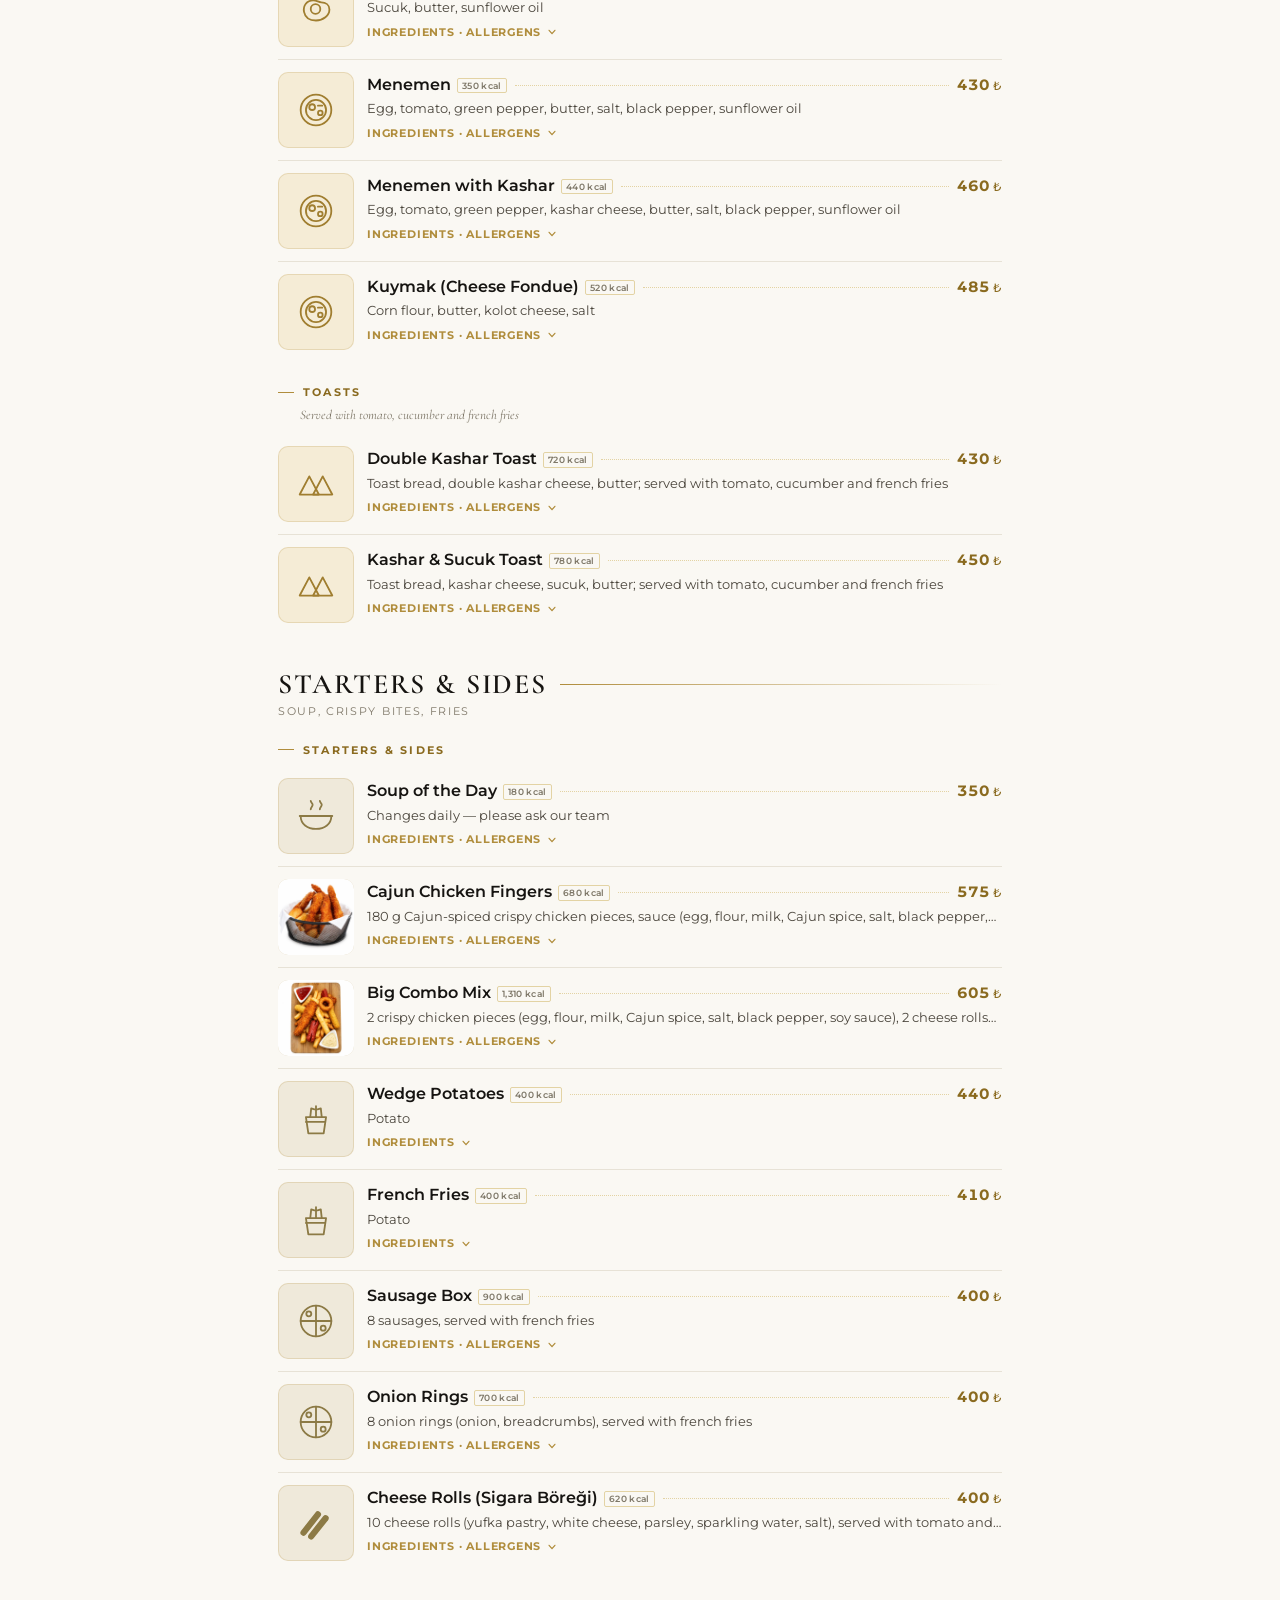
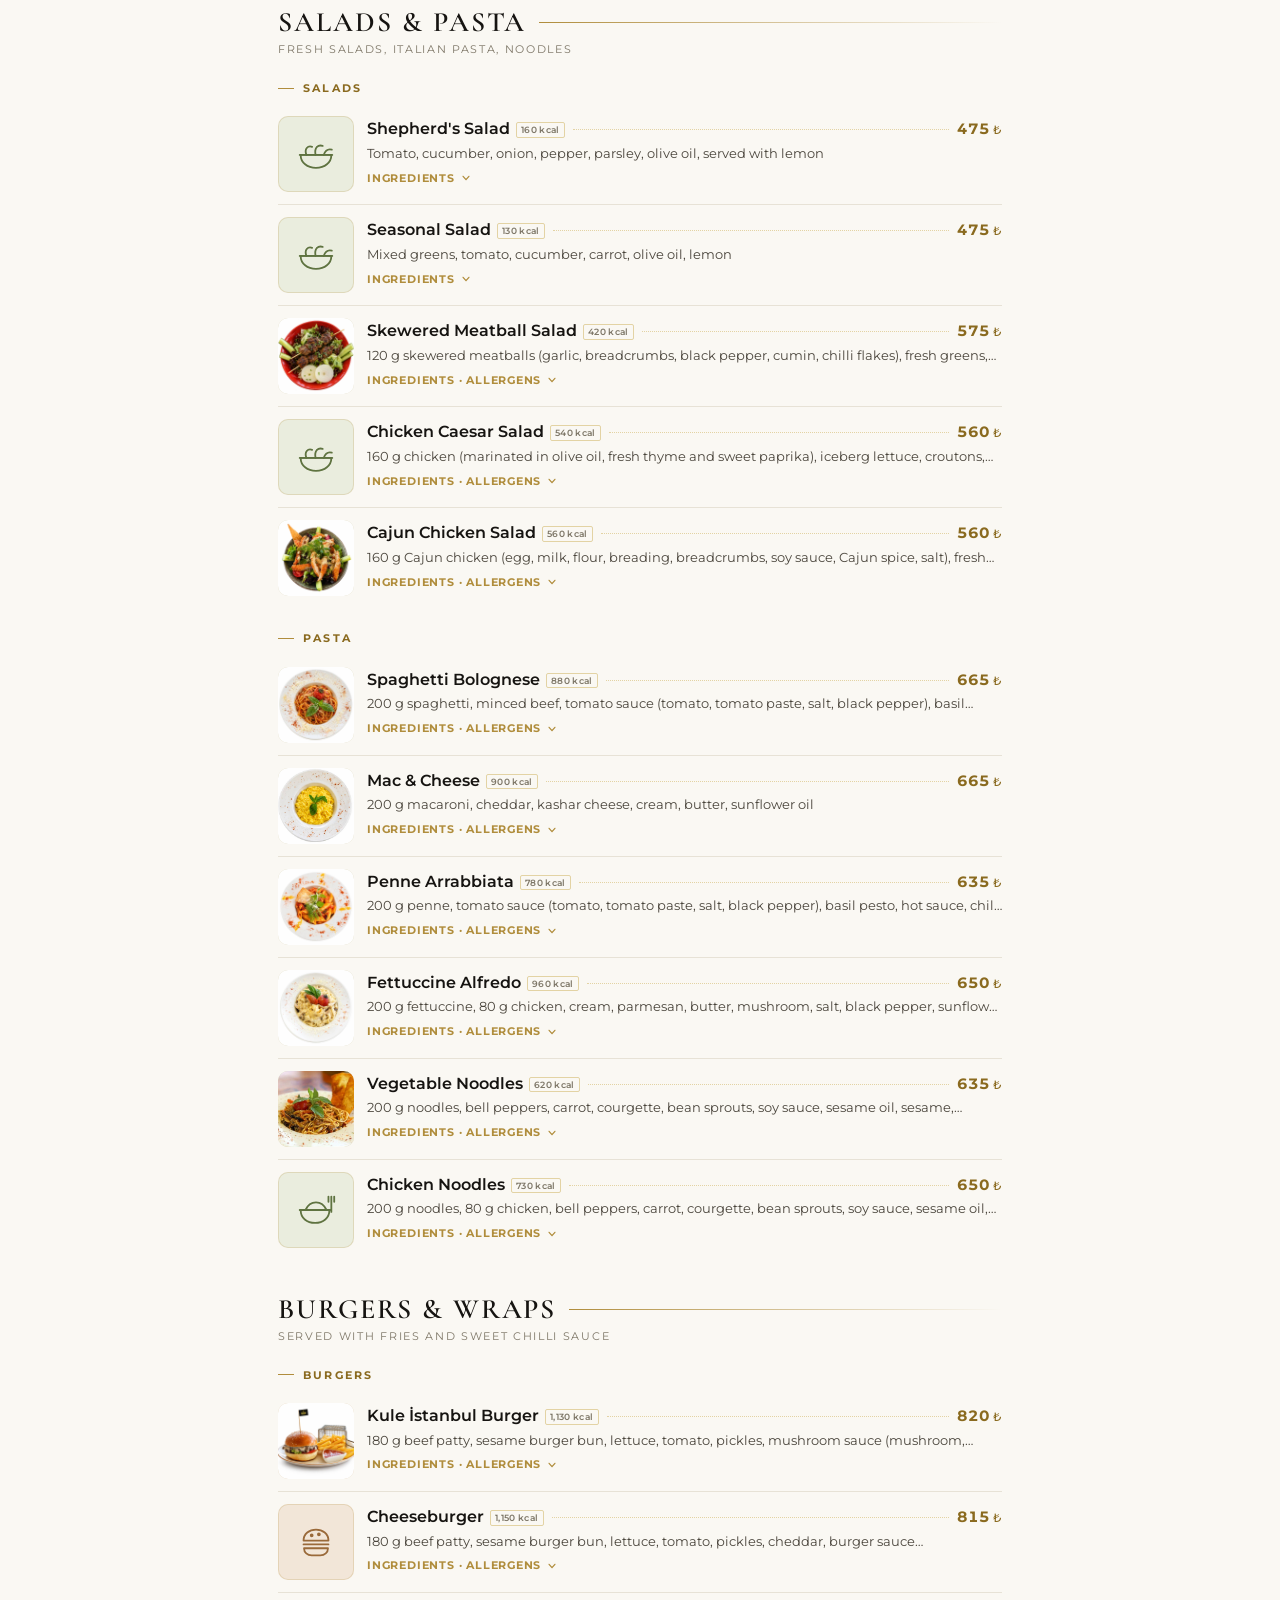
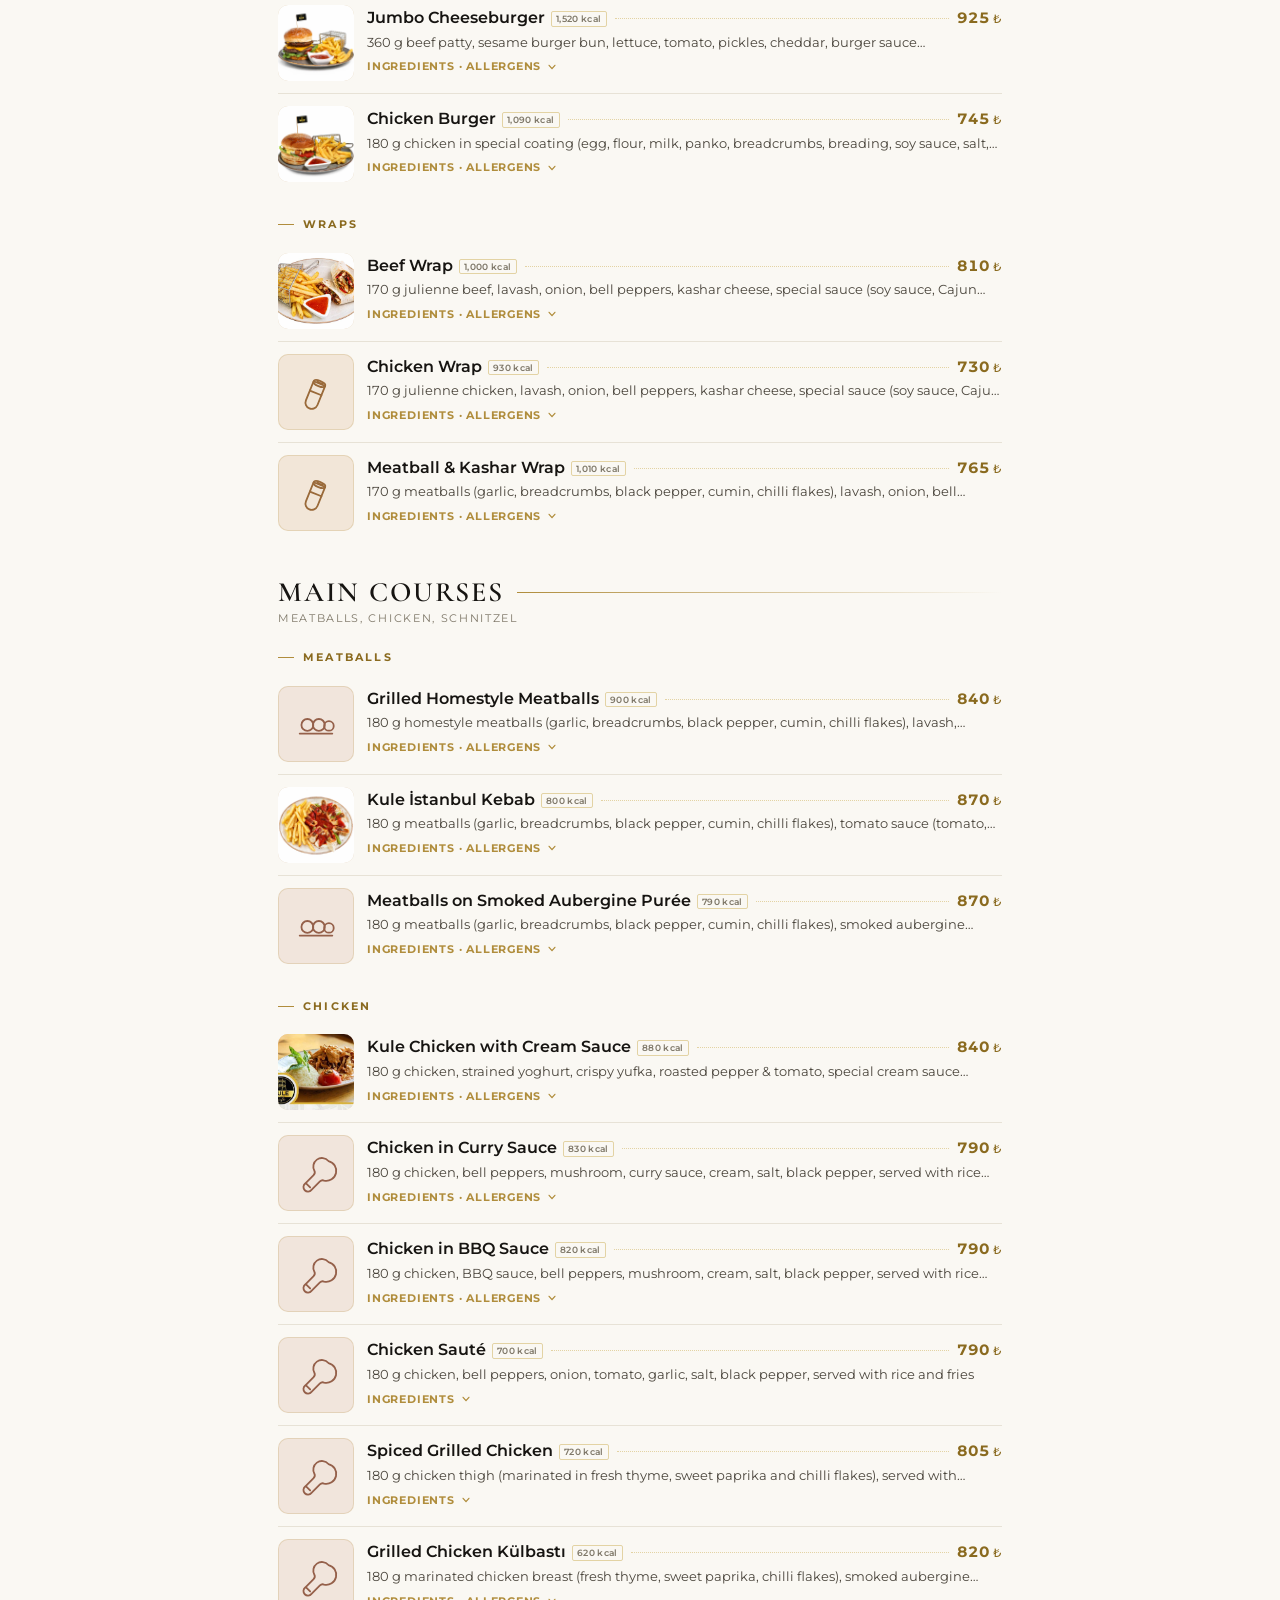
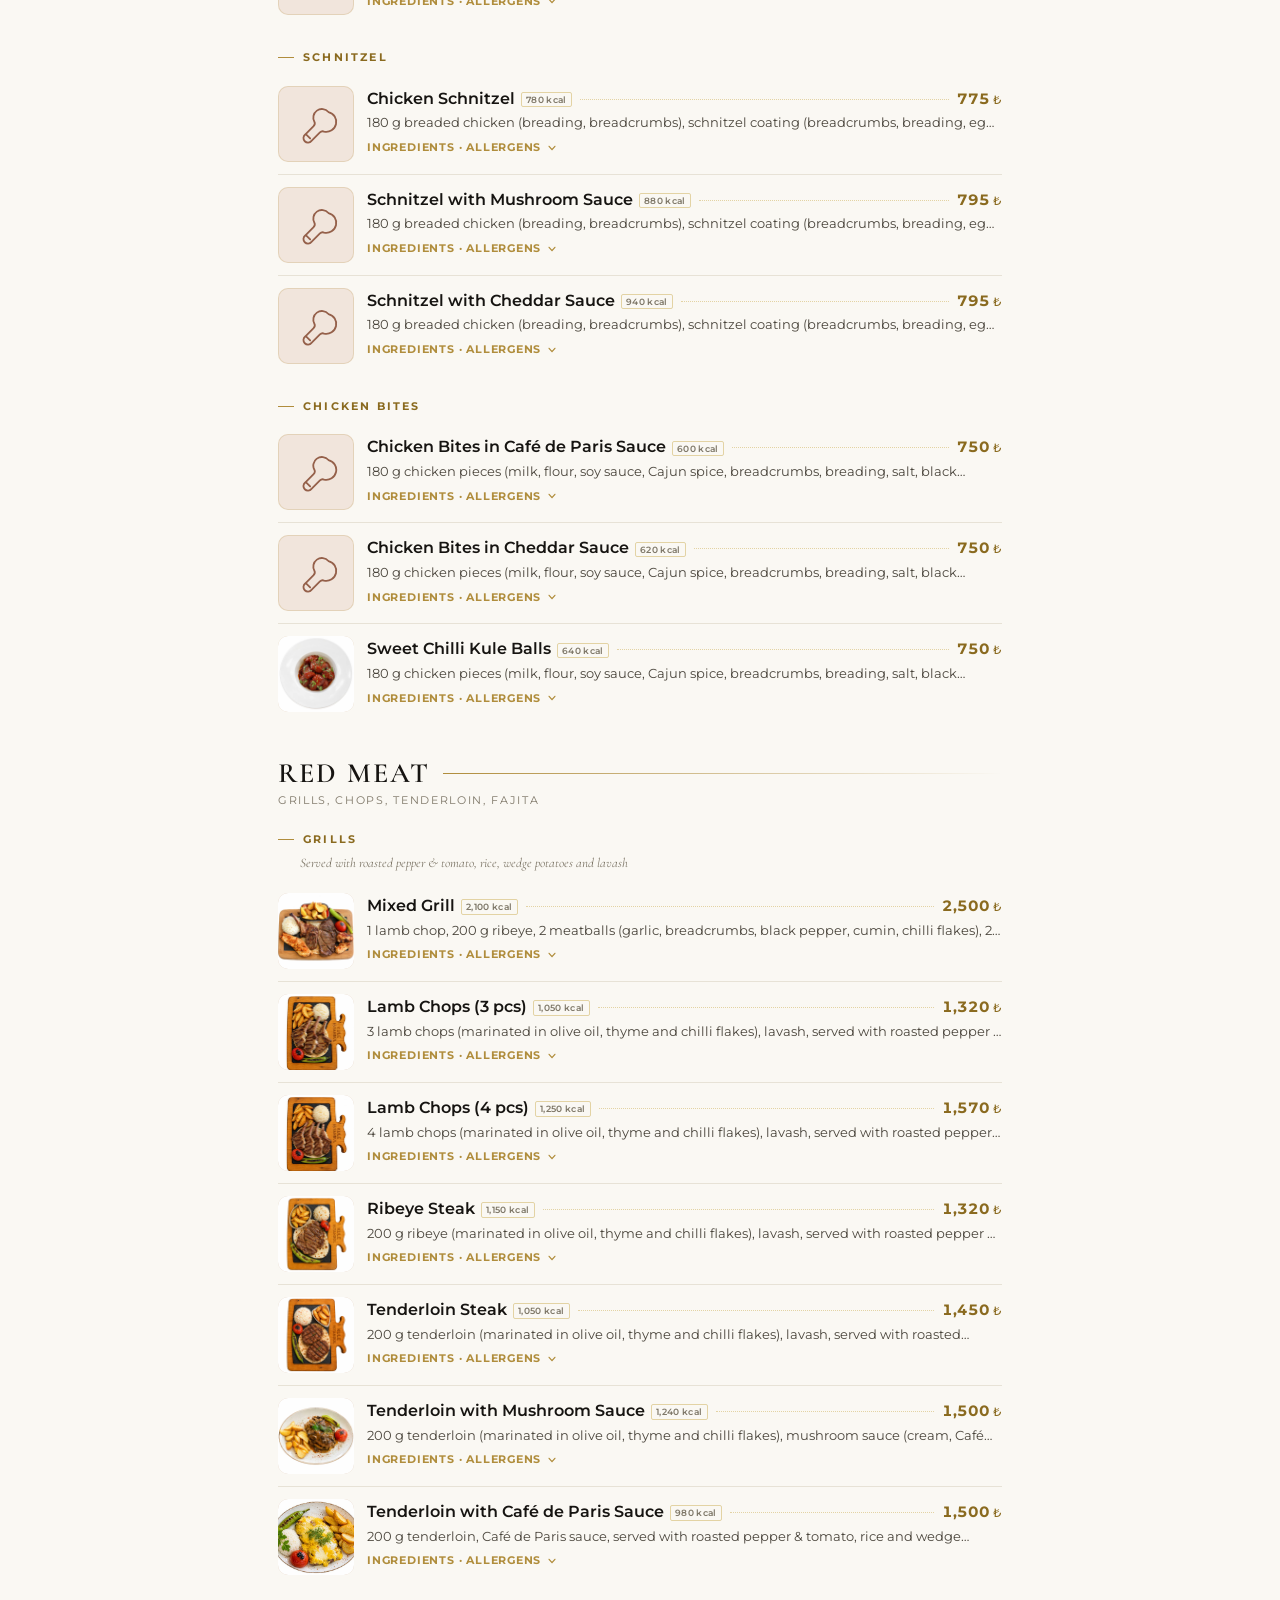
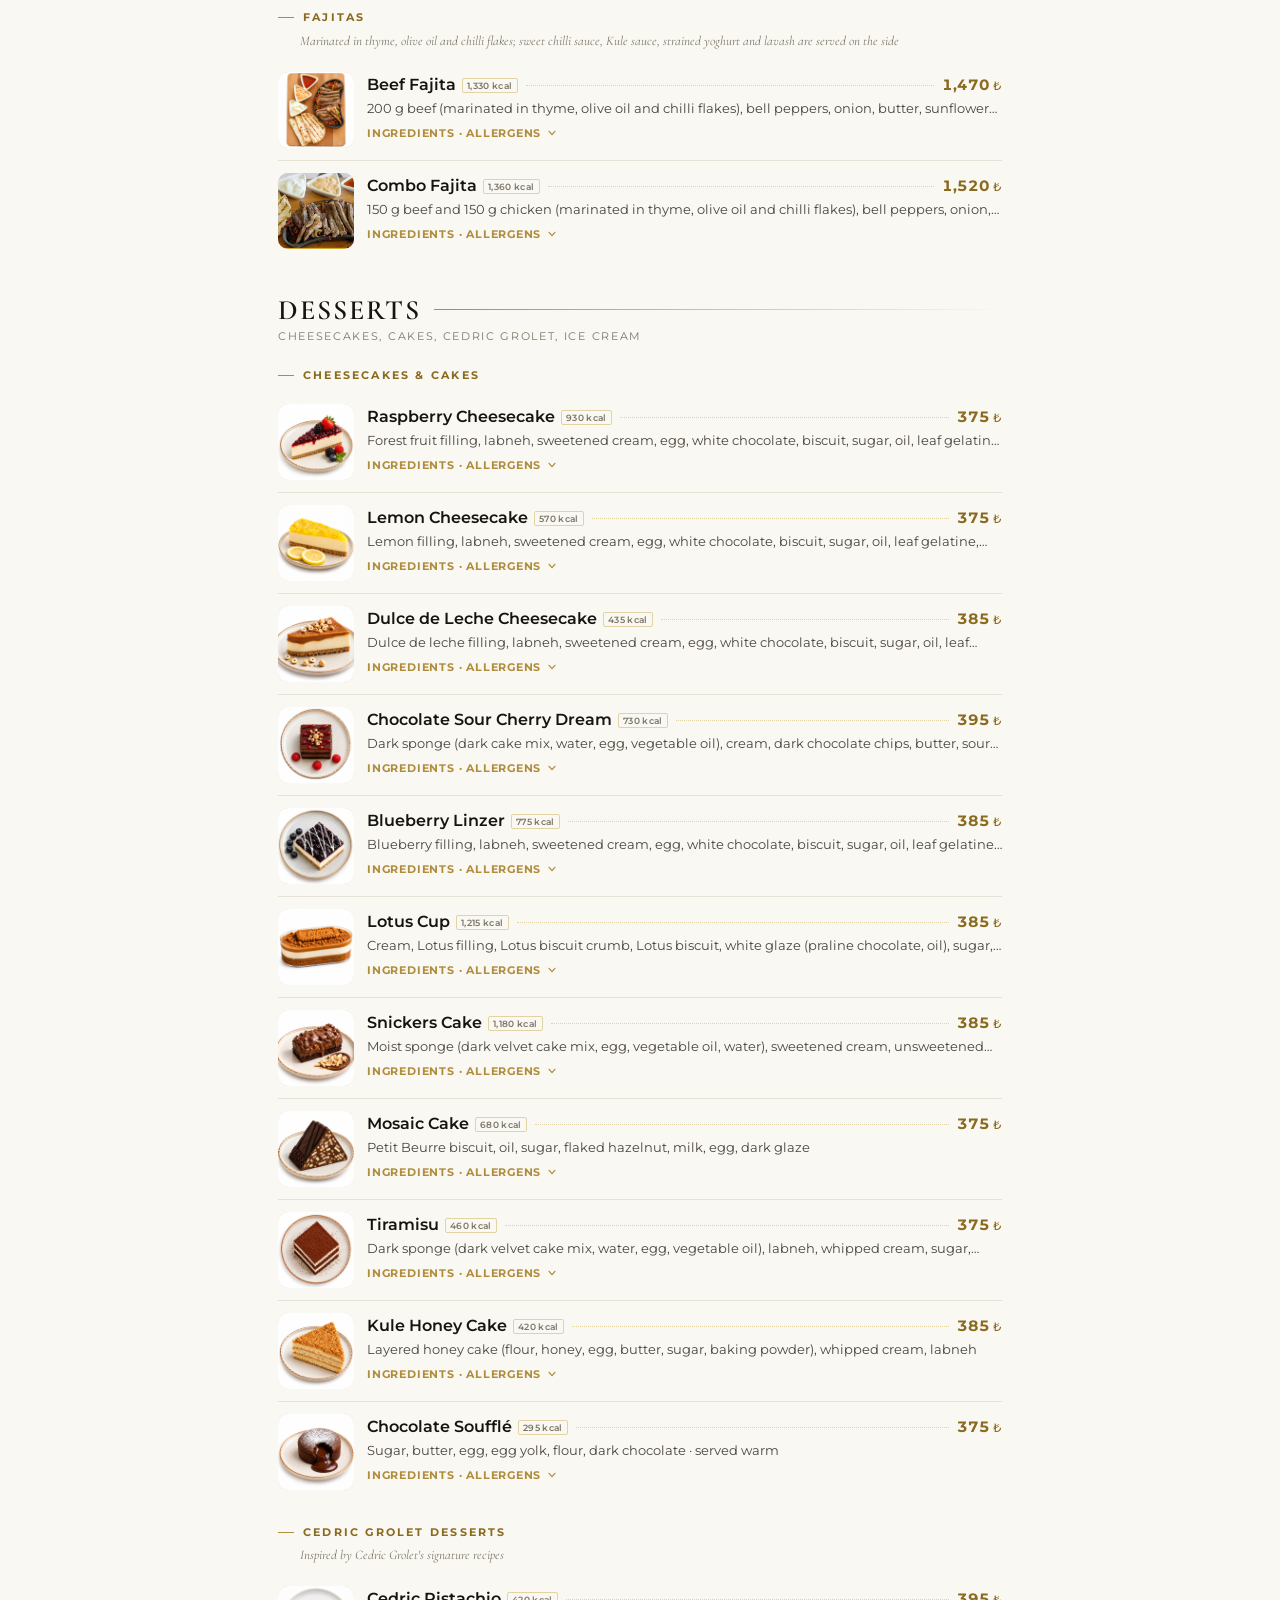
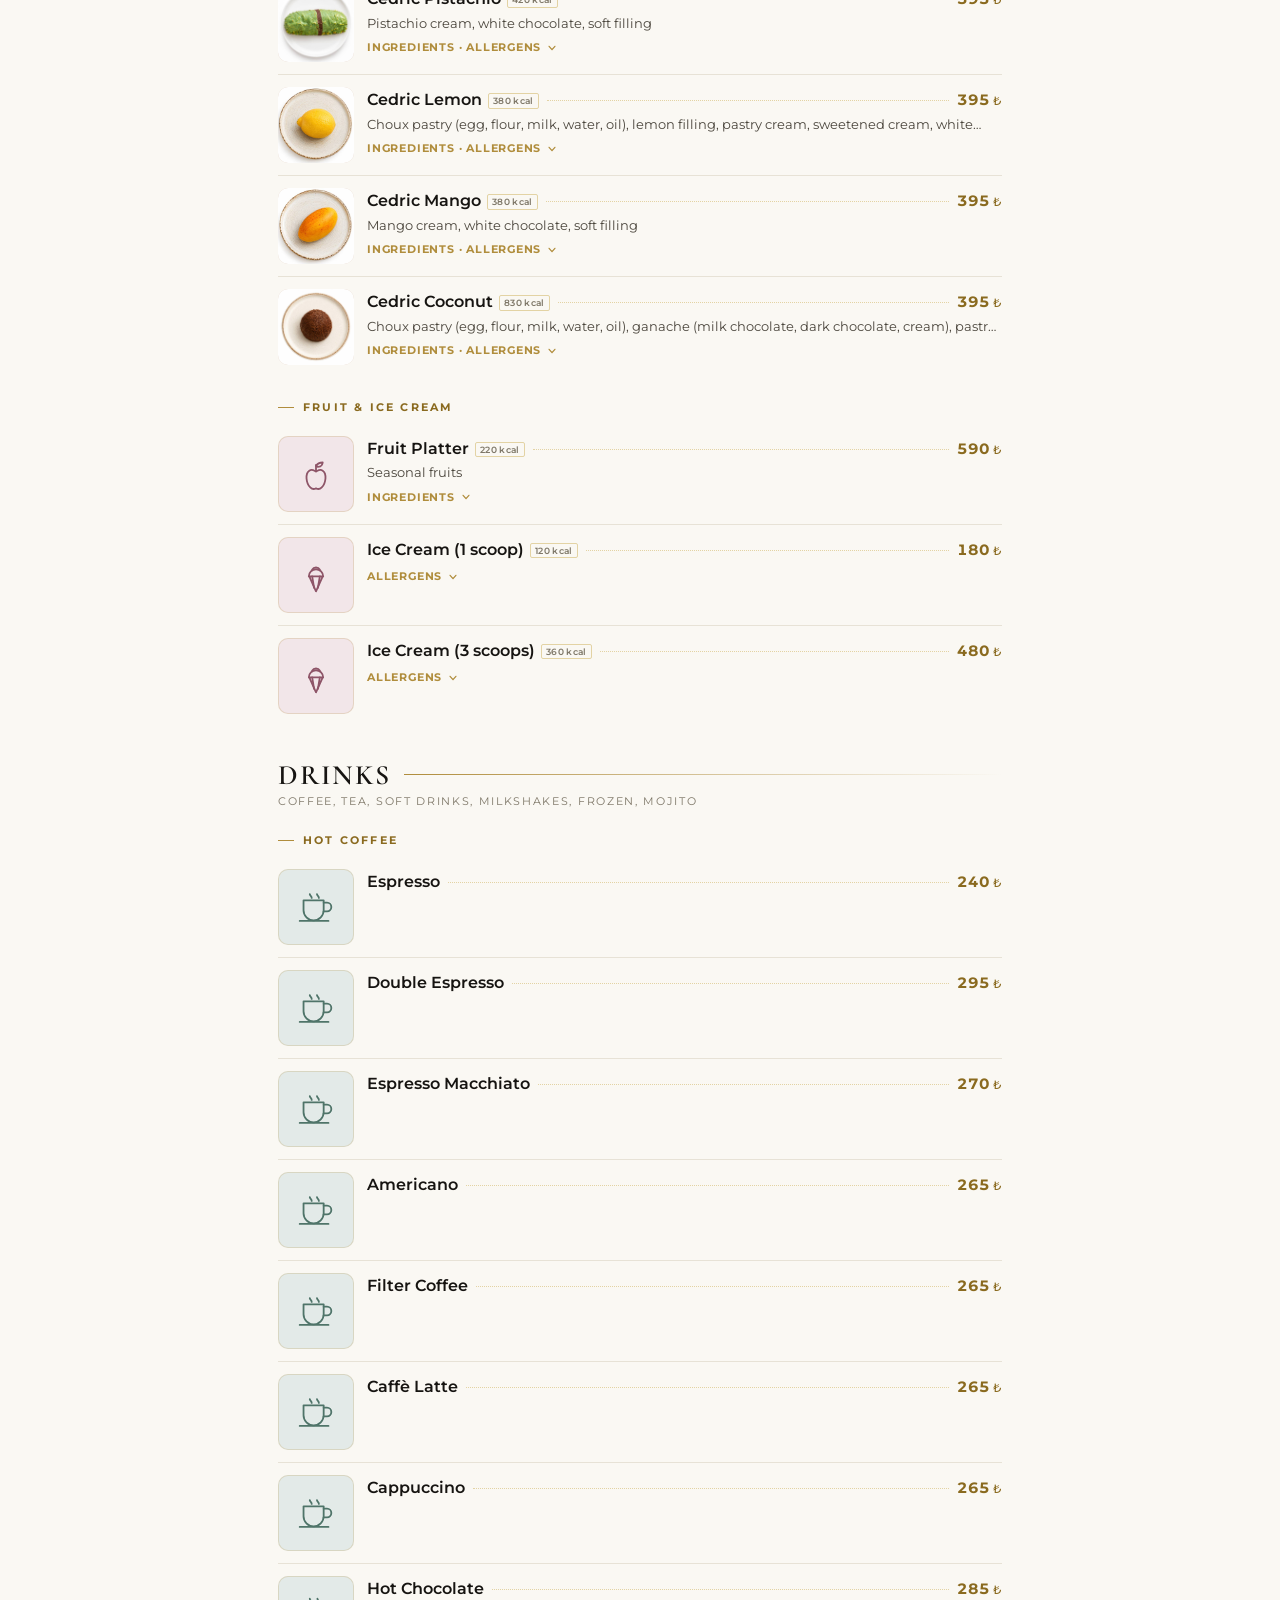
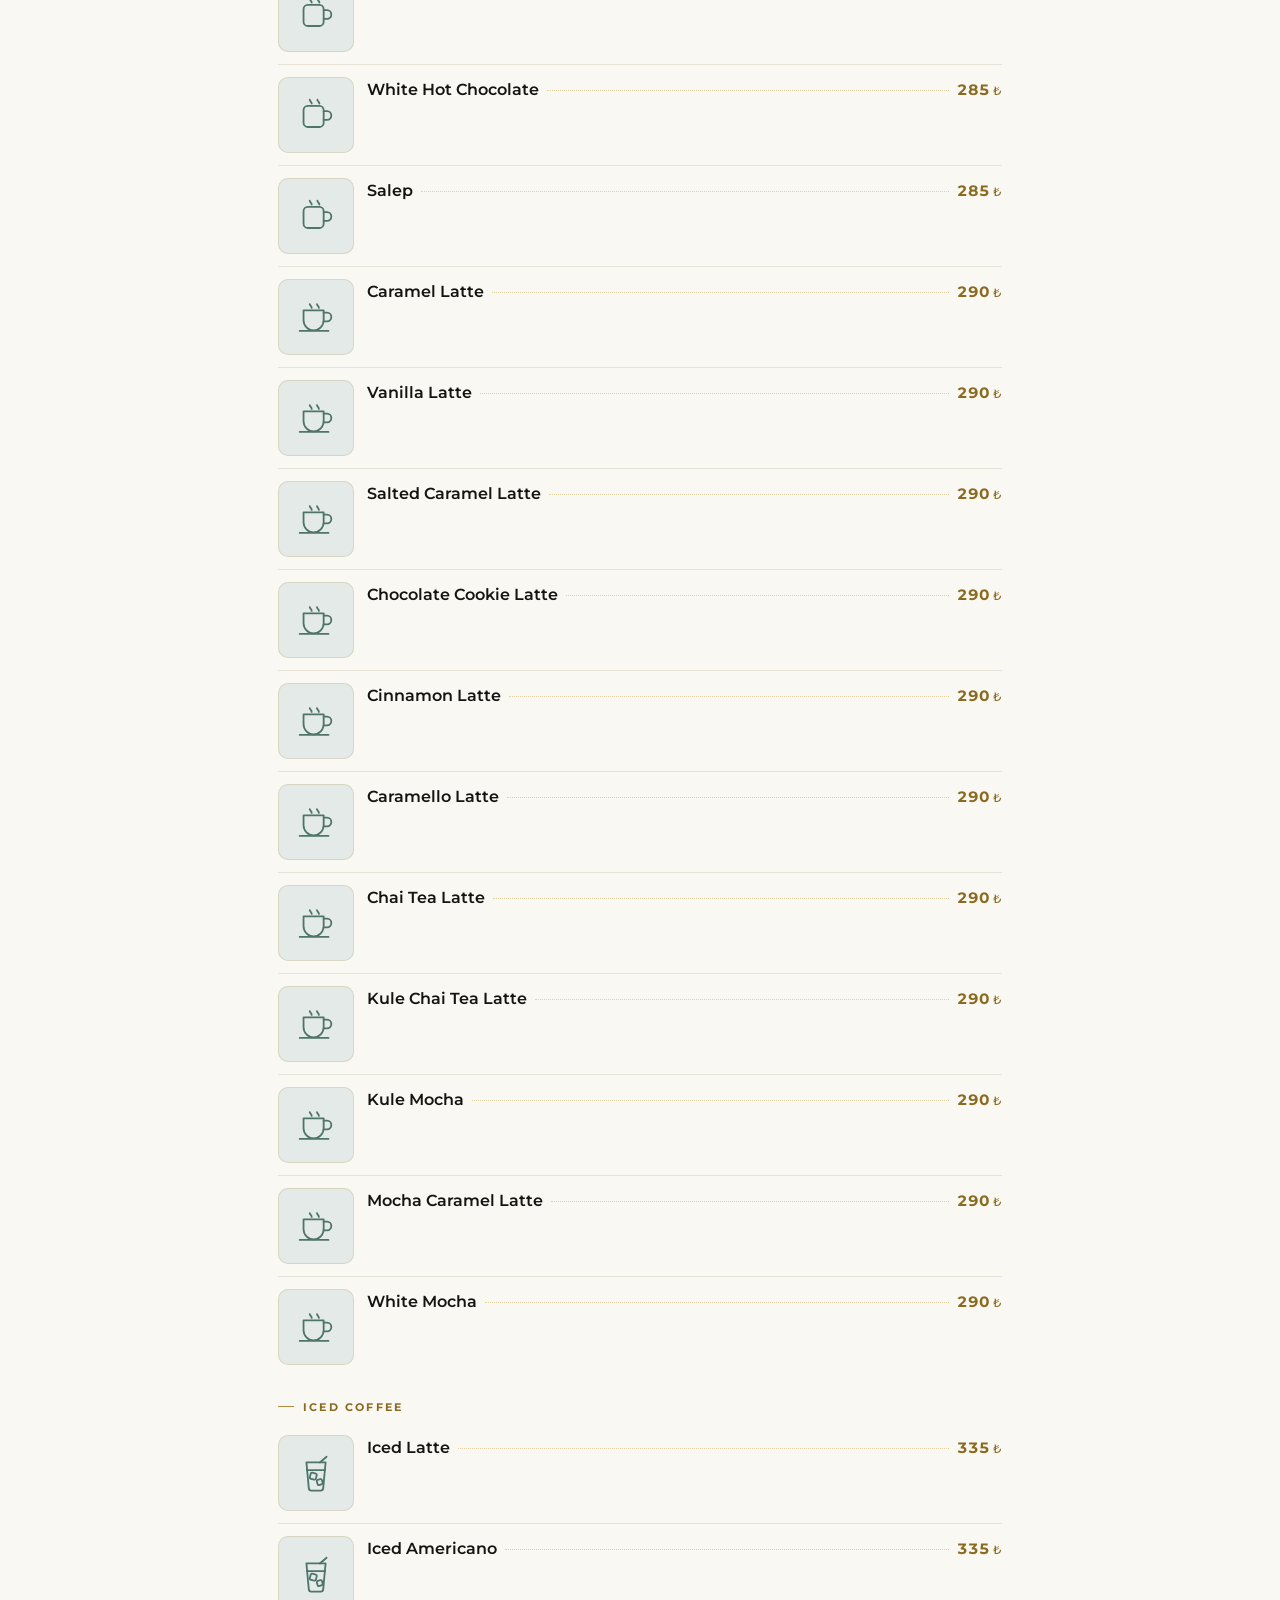
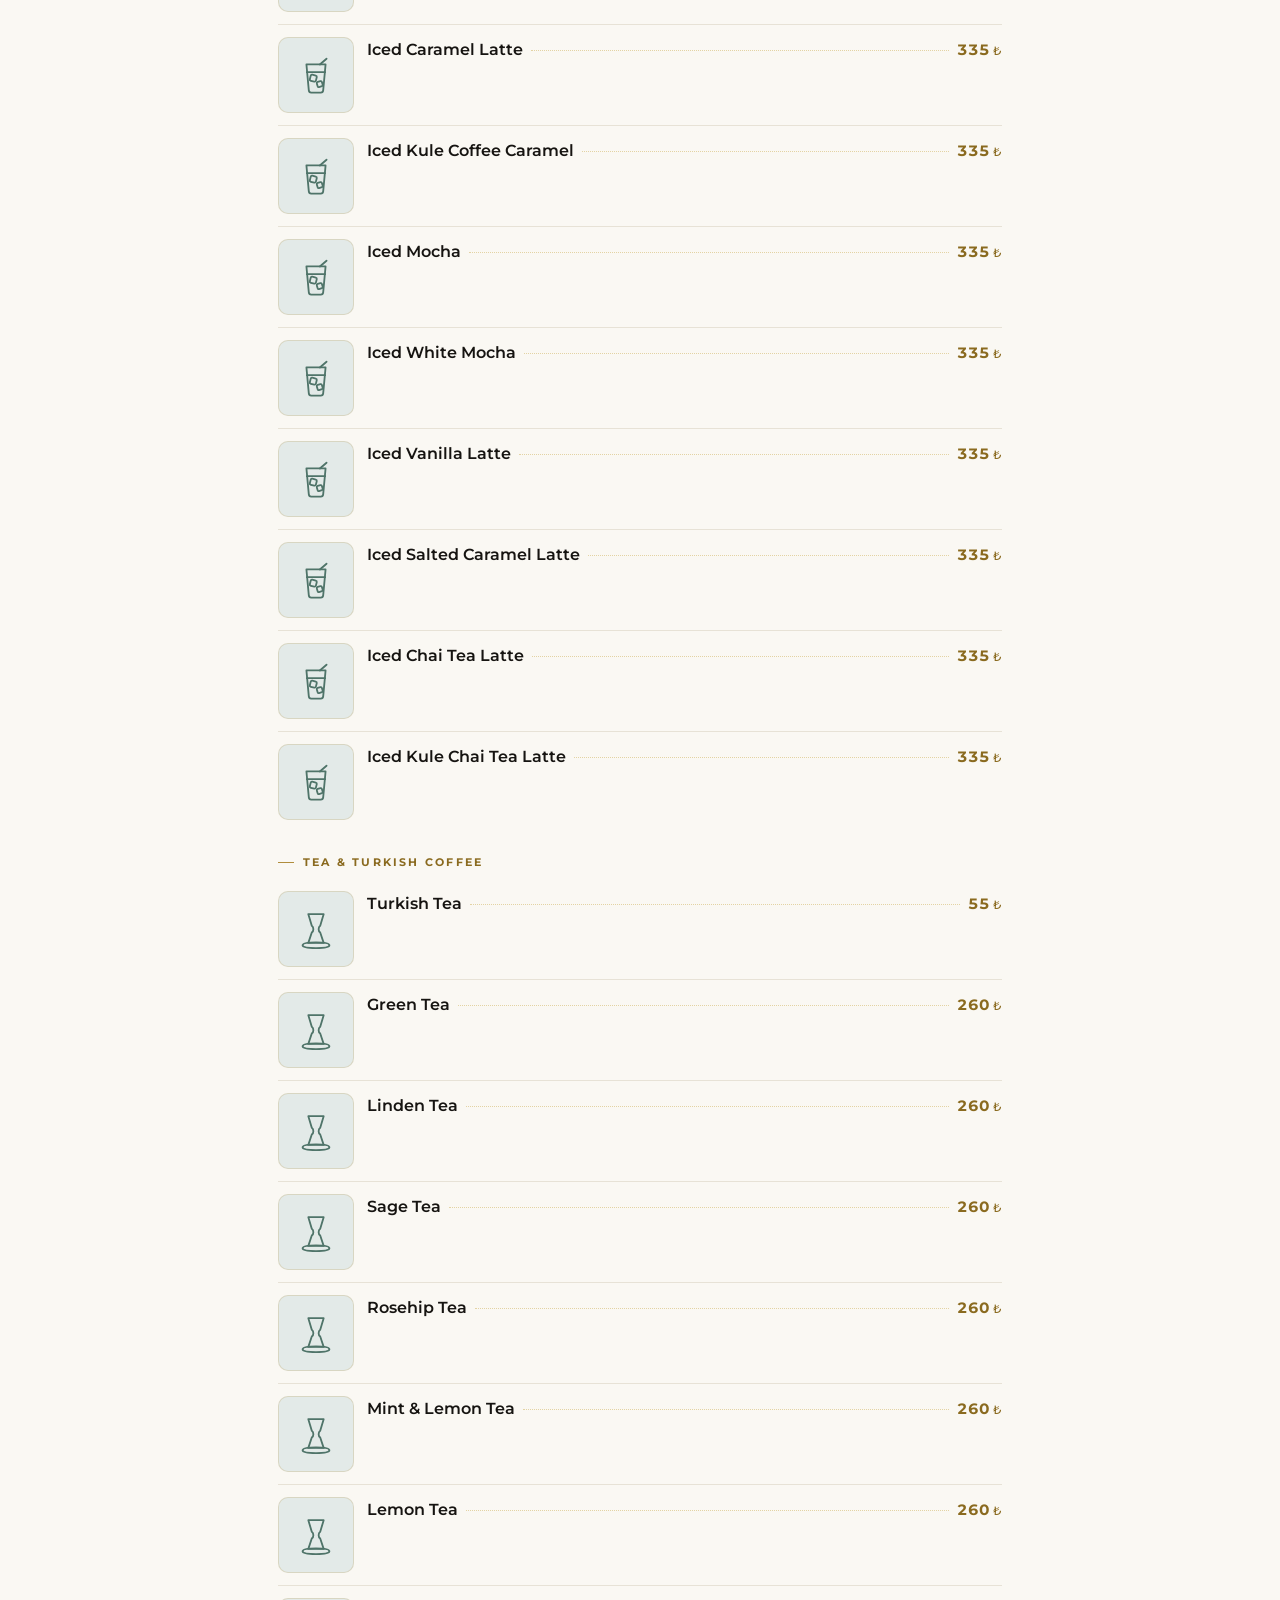
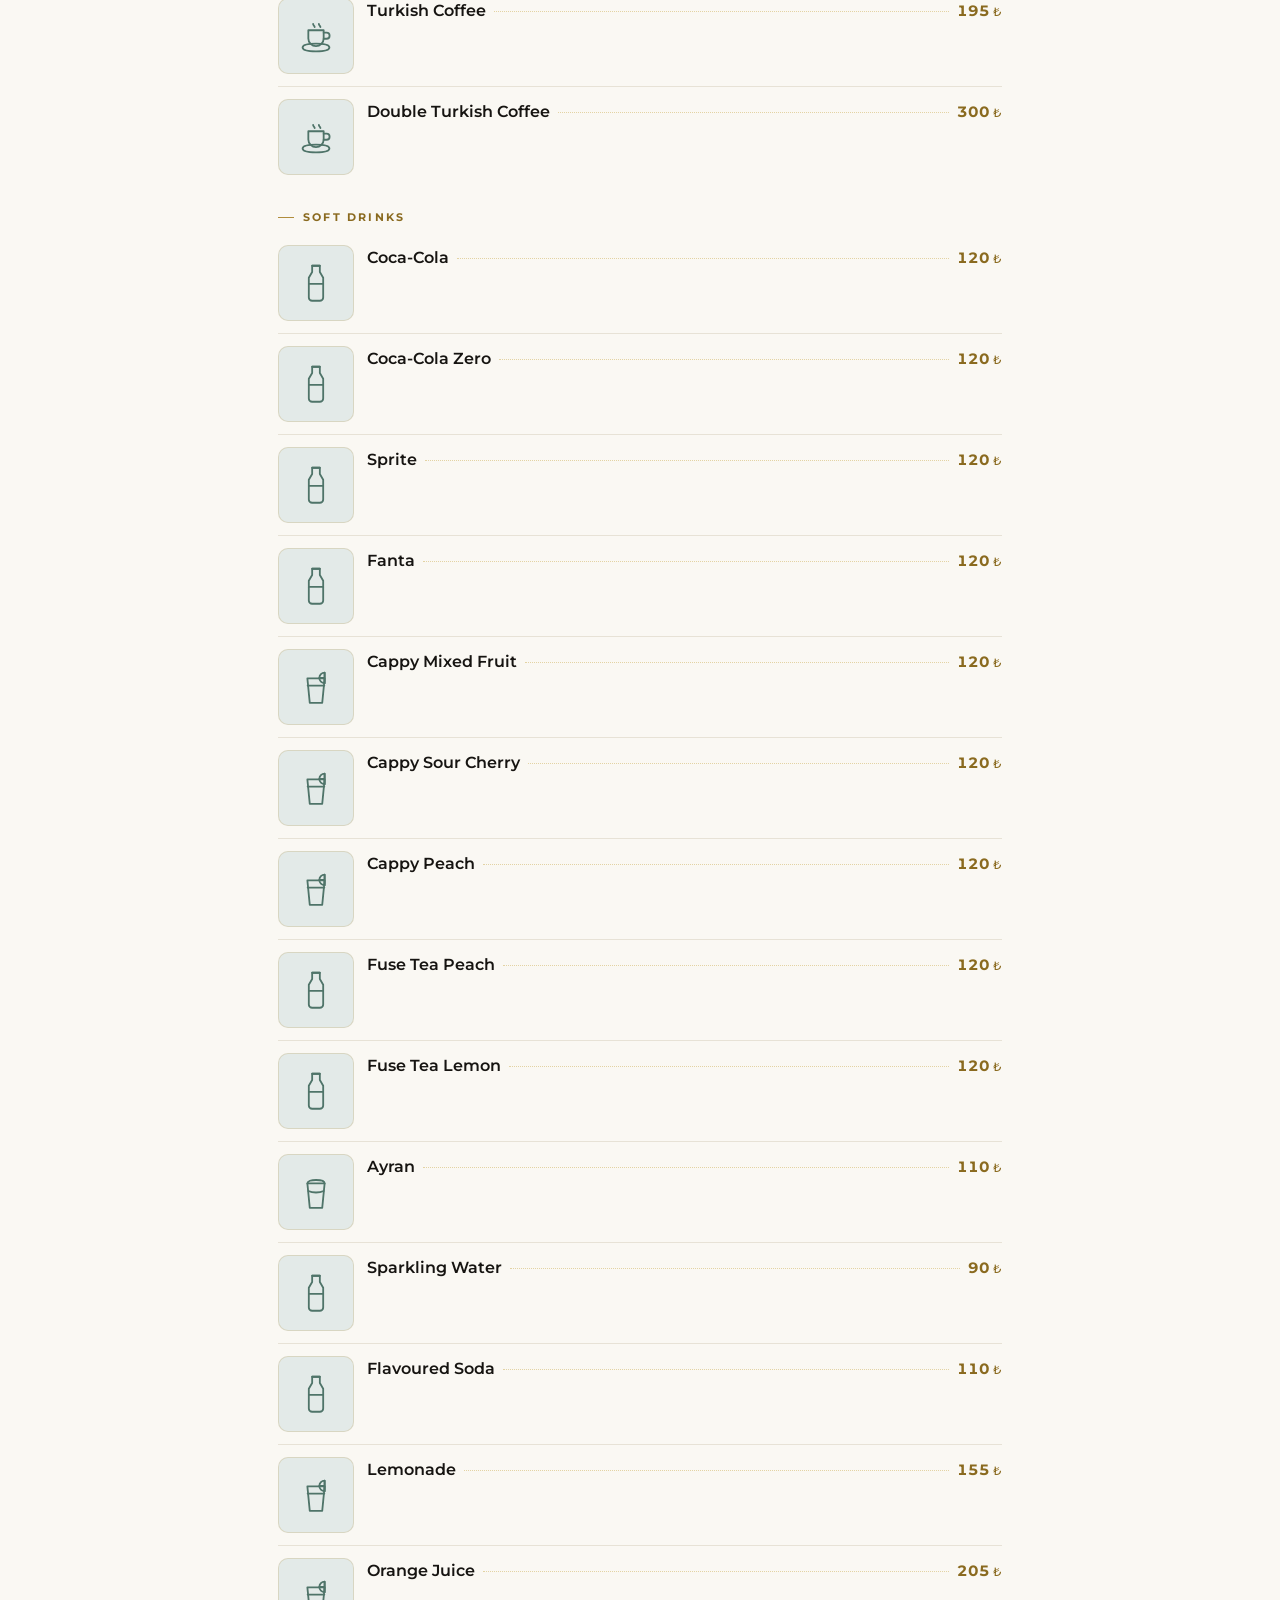
